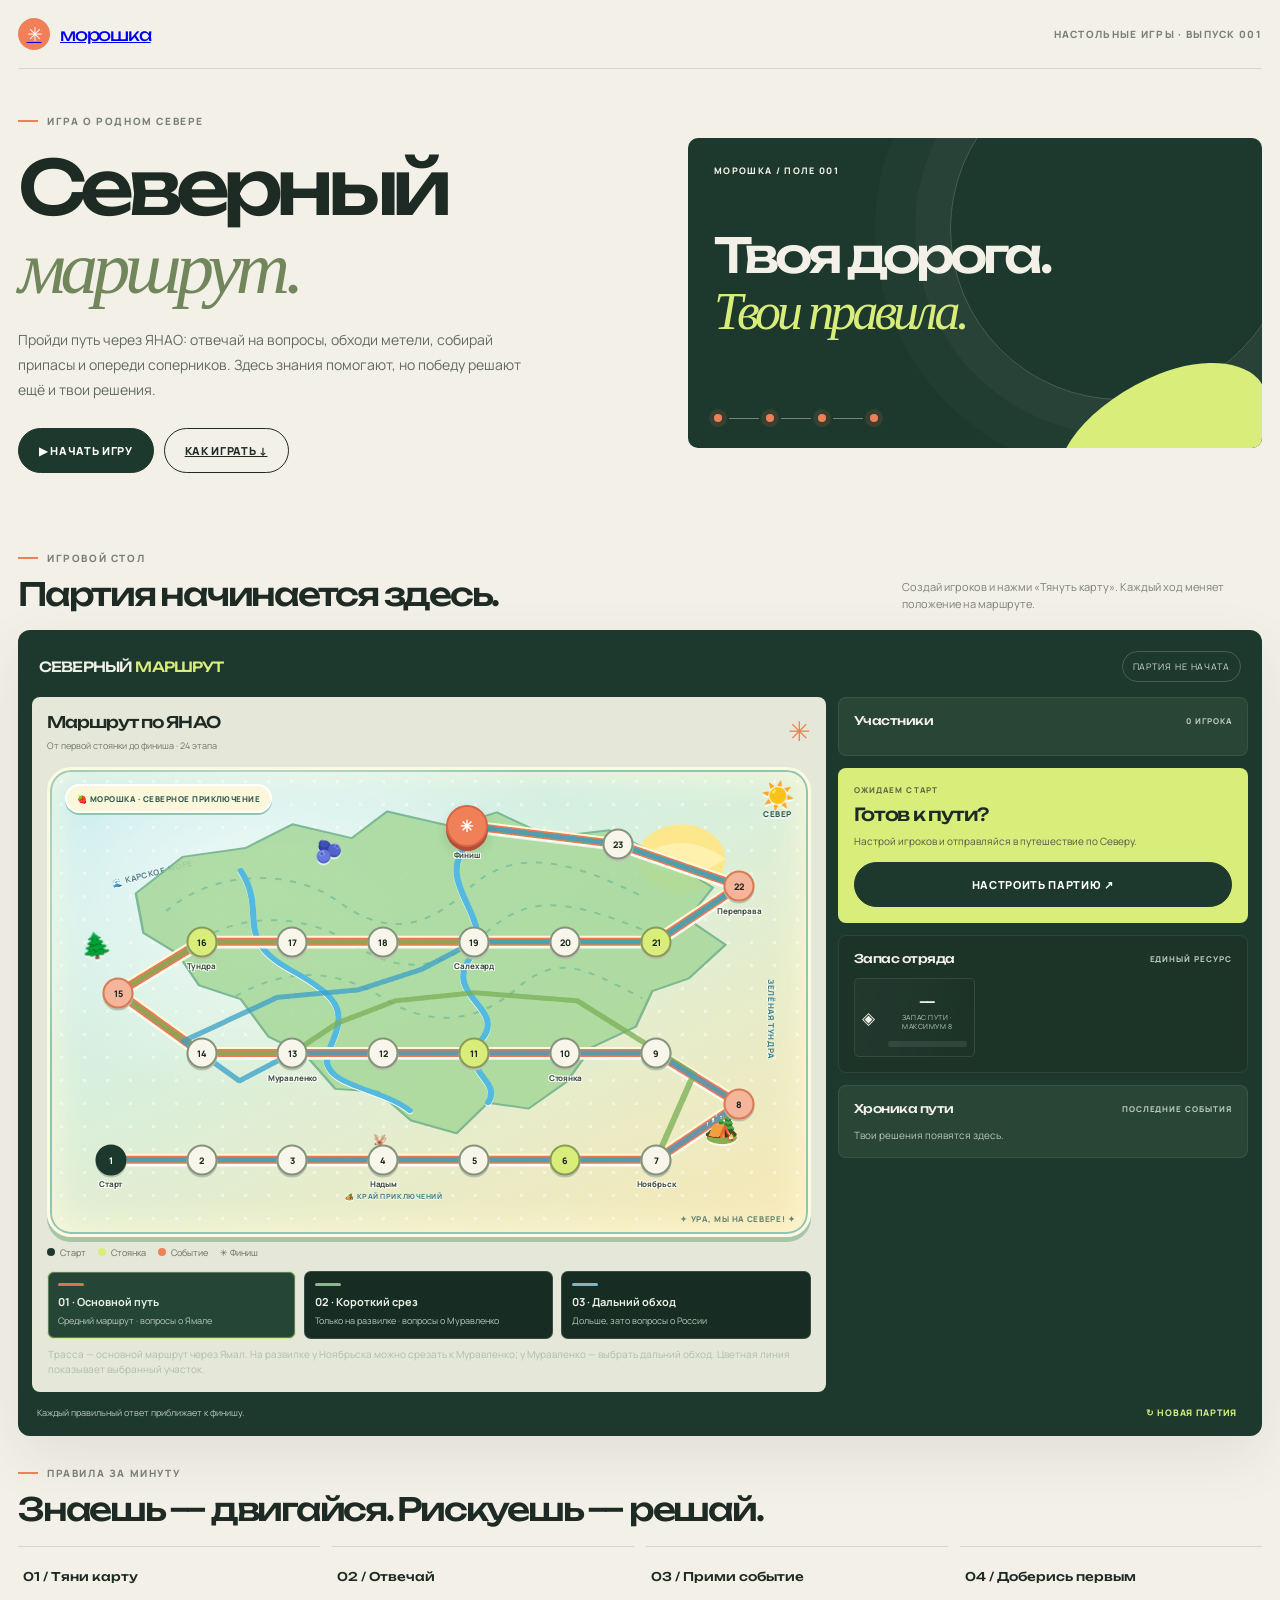
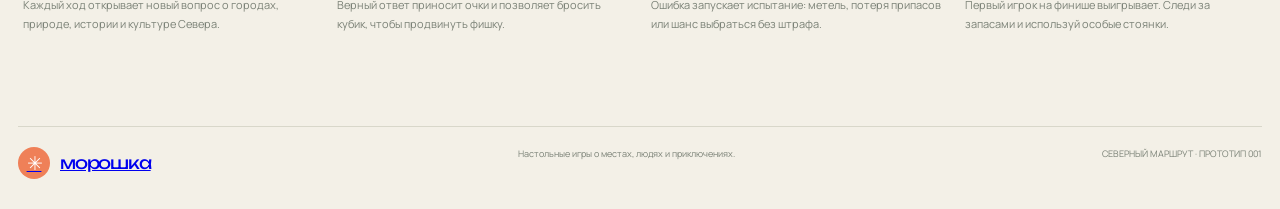
==== index.html @ 4daf7963 "Make the family game map colorful and playful" ====
<!doctype html>
<html lang="ru">
<head>
<meta charset="utf-8"><meta name="viewport" content="width=device-width,initial-scale=1">
<meta name="theme-color" content="#182c25">
<title>Морошка — Северный маршрут</title>
<link rel="preconnect" href="https://fonts.googleapis.com"><link rel="preconnect" href="https://fonts.gstatic.com" crossorigin>
<link href="https://fonts.googleapis.com/css2?family=Manrope:wght@400;500;600;700;800&family=Unbounded:wght@400;500;600;700&display=swap" rel="stylesheet">
<style>
:root{--bg:#f3f0e7;--ink:#1d2b24;--forest:#1d382c;--forest2:#294b3a;--lime:#d9ed7a;--orange:#ef8058;--muted:#7a8176;--line:#d8d7ca;--card:#fffdf6;--blue:#c9ddd6}*{box-sizing:border-box}html{scroll-behavior:smooth}body{margin:0;background:var(--bg);color:var(--ink);font-family:Manrope,sans-serif}button,input{font:inherit}button{cursor:pointer}button:focus-visible,input:focus-visible{outline:3px solid var(--orange);outline-offset:3px}.hidden{display:none!important}.wrap{width:min(1320px,calc(100% - 36px));margin:auto}.top{display:flex;align-items:center;justify-content:space-between;padding:18px 0;border-bottom:1px solid var(--line)}.brand{display:flex;align-items:center;gap:10px;font-family:Unbounded,sans-serif;font-size:17px;letter-spacing:-.07em}.berry{width:32px;height:32px;display:grid;place-items:center;border-radius:50%;background:var(--orange);color:white;font-size:19px}.top-right{font-size:10px;text-transform:uppercase;letter-spacing:.13em;color:var(--muted);font-weight:800}.hero{display:grid;grid-template-columns:1fr .9fr;gap:32px;align-items:center;padding:45px 0 48px}.kicker{font-size:10px;font-weight:800;letter-spacing:.16em;text-transform:uppercase;color:var(--muted);display:flex;gap:9px;align-items:center}.kicker:before{content:"";width:20px;height:2px;background:var(--orange)}h1,h2,h3,p{margin-top:0}h1{font:500 clamp(40px,6vw,75px)/1.04 Unbounded,sans-serif;letter-spacing:-.09em;margin:20px 0}h1 em,.serif{font-family:Georgia,serif;color:#71875b;font-weight:400;letter-spacing:-.07em}.intro{max-width:520px;font-size:14px;line-height:1.8;color:#626b60}.btn{border:1px solid var(--ink);border-radius:999px;padding:14px 20px;background:transparent;color:var(--ink);font-size:11px;font-weight:800;letter-spacing:.06em;text-transform:uppercase;transition:.2s}.btn:hover{transform:translateY(-2px)}.btn.primary{background:var(--forest);color:white;border-color:var(--forest)}.btn.lime{background:var(--lime);border-color:var(--lime)}.btn:disabled{opacity:.35;cursor:not-allowed;transform:none}.hero-actions{display:flex;gap:10px;flex-wrap:wrap;margin-top:25px}.hero-visual{min-height:310px;border-radius:10px;background:var(--forest);color:var(--bg);position:relative;overflow:hidden;padding:26px;display:flex;flex-direction:column;justify-content:space-between}.hero-visual:before{content:"";position:absolute;width:340px;height:340px;border:1px solid #ffffff30;border-radius:50%;right:-30px;top:-80px;box-shadow:0 0 0 35px #ffffff08,0 0 0 75px #ffffff05}.hero-visual:after{content:"";position:absolute;width:230px;height:130px;background:var(--lime);border-radius:60% 40% 0 0;bottom:-60px;right:-15px;transform:rotate(-22deg)}.hero-visual .tiny{position:relative;z-index:1;font-size:9px;letter-spacing:.15em;font-weight:800}.hero-visual strong{position:relative;z-index:1;font:500 clamp(28px,4vw,48px)/1.08 Unbounded,sans-serif;letter-spacing:-.08em}.hero-visual strong em{font:italic 1.08em Georgia,serif;color:var(--lime)}.route-mini{position:relative;z-index:1;display:flex;gap:7px;align-items:center;margin-top:20px}.route-mini span{height:8px;width:8px;border-radius:50%;background:var(--orange);box-shadow:0 0 0 5px #ef805820}.route-mini i{height:1px;width:30px;background:#ffffff60}.section-title{display:flex;justify-content:space-between;gap:20px;align-items:end;margin:30px 0 17px}.section-title h2{font:500 clamp(22px,3vw,32px)/1.2 Unbounded,sans-serif;letter-spacing:-.07em;margin:10px 0 0}.section-title p{max-width:360px;font-size:11px;line-height:1.6;color:var(--muted);margin:0}.game-shell{background:var(--forest);border-radius:12px;padding:14px;color:var(--bg);box-shadow:0 20px 60px #17291f15}.game-topline{display:flex;justify-content:space-between;gap:12px;align-items:center;padding:7px 7px 15px}.game-name{font:500 14px Unbounded,sans-serif;letter-spacing:-.06em}.game-name span{color:var(--lime)}.round-pill{font-size:9px;letter-spacing:.1em;text-transform:uppercase;border:1px solid #ffffff30;border-radius:99px;padding:8px 10px;color:#d2d9cf}.game-layout{display:grid;grid-template-columns:minmax(0,1.45fr) minmax(290px,.75fr);gap:12px}.board{background:#e5e7d8;border-radius:8px;padding:15px;position:relative;overflow:hidden;color:var(--ink);min-height:550px}.board-head{display:flex;justify-content:space-between;align-items:start;gap:10px;position:relative;z-index:1}.board-head h3{font:500 16px Unbounded,sans-serif;letter-spacing:-.06em;margin:0}.board-head p{font-size:9px;color:#6f786c;margin:7px 0 0}.north-star{font-size:27px;color:var(--orange)}.route-board{position:relative;min-height:470px;margin-top:15px;background:linear-gradient(155deg,#bce9ed 0%,#d7f0df 39%,#f8e8b4 100%);border:3px solid #fff9df;border-radius:24px;overflow:hidden;isolation:isolate;box-shadow:0 5px 0 #a6c6a8,inset 0 0 0 2px #8ec5b6,inset 0 0 40px #fff9d8}.route-board:before{content:"";position:absolute;inset:0;background:radial-gradient(ellipse at 28% 26%,#ffffffb8 0,transparent 42%),radial-gradient(#ffffff70 1.5px,transparent 1.5px);background-size:auto,23px 23px;pointer-events:none}.route-board:after{content:"✦ УРА, МЫ НА СЕВЕРЕ! ✦";position:absolute;right:12px;bottom:10px;z-index:2;color:#315b50b8;font:800 8px Manrope,sans-serif;letter-spacing:.08em;pointer-events:none}.map-stamp{position:absolute;top:14px;left:15px;z-index:2;color:#315c52;background:#fff8d9e8;border:2px solid #fff;border-radius:99px;padding:7px 10px;font:800 8px Manrope,sans-serif;letter-spacing:.06em;box-shadow:0 2px 0 #93c4b0}.map-compass{position:absolute;right:13px;top:11px;z-index:2;font-size:27px;color:#f08b5d;text-align:center;line-height:1;text-shadow:0 2px #fff}.map-compass small{display:block;font:800 8px Manrope,sans-serif;letter-spacing:.08em;color:#315c52}.map-region{position:absolute;z-index:1;font:800 8px Manrope,sans-serif;letter-spacing:.08em;color:#397d86;opacity:.95;pointer-events:none;text-shadow:0 1px #ffffff}.region-west{top:21%;left:8%;transform:rotate(-15deg);color:#567e89}.region-east{top:44%;right:4%;writing-mode:vertical-rl}.region-south{bottom:7%;left:39%;font-size:7px}.map-contour{fill:none;stroke:#6db89a;stroke-width:2;opacity:.65;stroke-dasharray:5 7}.map-sticker{position:absolute;z-index:2;pointer-events:none;filter:drop-shadow(0 2px 0 #ffffffaa);font-size:25px;line-height:1}.sticker-tree{left:4%;top:35%;transform:rotate(-9deg)}.sticker-berry{left:35%;top:15%;font-size:22px}.sticker-tent{right:9%;bottom:20%;font-size:28px}.sticker-reindeer{left:42%;bottom:16%;font-size:26px}.sticker-cloud{left:53%;top:7%;font-size:25px;opacity:.85}.region-east{top:45%;right:4%;writing-mode:vertical-rl}.region-south{bottom:7%;left:39%;font-size:7px}.route-svg{position:absolute;inset:0;width:100%;height:100%;pointer-events:none;z-index:1}.siberia-shape{fill:#a8d99b;stroke:#70b18a;stroke-width:2;opacity:.88;stroke-linejoin:round}.map-river{fill:none;stroke:#54b9df;stroke-width:5;opacity:1;stroke-linecap:round;stroke-linejoin:round;filter:drop-shadow(0 1px #fff)}.route-line{fill:none;stroke:#8fae83;stroke-width:5;stroke-linecap:round;stroke-linejoin:round;opacity:.75;stroke-dasharray:2 1;transition:opacity .25s,stroke-width .25s}.route-line-base{fill:none;stroke:#fff8d9;stroke-width:12;stroke-linecap:round;stroke-linejoin:round;opacity:1}.route-line.active{stroke-width:8;opacity:1;filter:drop-shadow(0 3px 0 #ffffffaa)}.route-line.route-trassa{stroke:#f07854}.route-line.route-zimnik{stroke:#7aaf56}.route-line.route-reka{stroke:#399fc7}.node{position:absolute;transform:translate(-50%,-50%);width:30px;height:30px;border-radius:42% 58% 50% 50%;border:3px solid #fff;background:#fff8d9;display:grid;place-items:center;font-size:10px;font-weight:900;z-index:3;box-shadow:0 3px 0 #6da17d,0 5px 10px #243c2b18;transition:left .3s,top .3s}.node.special{background:#ffe783;border-color:#fff}.node.event{background:#ffb59c;border-color:#fff}.node.start{background:#3d9b70;color:white;border-color:#fff}.node.finish{width:42px;height:42px;background:#f07854;color:#fff;border-color:#fff;font-size:17px;box-shadow:0 4px 0 #b34e3c,0 6px 12px #243c2b25}.node.visited{background:#c3d7bd}.node-label{position:absolute;transform:translate(-50%,0);z-index:3;font-size:9px;font-weight:900;white-space:nowrap;color:#284e42;text-align:center;text-shadow:-1px -1px #fff,1px -1px #fff,-1px 1px #fff,1px 1px #fff;letter-spacing:-.02em}.player-pawns{position:absolute;z-index:4;display:flex;gap:2px;top:-5px;left:50%;transform:translateX(-50%)}.pawn{width:12px;height:12px;border:2px solid #fff;border-radius:50%;box-shadow:0 1px 3px #1d382c55}.map-legend{display:flex;gap:12px;flex-wrap:wrap;font-size:9px;color:#667062;margin-top:9px}.map-legend span{display:flex;align-items:center;gap:5px}.dot{width:8px;height:8px;border-radius:50%;display:inline-block;background:var(--lime)}.dot.orange{background:var(--orange)}.dot.green{background:var(--forest)}.route-choices{display:grid;grid-template-columns:repeat(3,minmax(0,1fr));gap:8px;margin-top:12px}.route-choice{appearance:none;text-align:left;min-width:0;border:1px solid #ffffff25;background:#172c23;border-radius:7px;color:#e9eee4;padding:11px 10px;cursor:pointer;transition:transform .18s,border-color .18s,background .18s}.route-choice:hover{transform:translateY(-2px)}.route-choice.selected{background:#254637;border-color:#d8e89b;box-shadow:inset 0 0 0 1px #d8e89b55}.route-choice b{display:block;font-size:11px;margin-bottom:5px}.route-choice small{display:block;font-size:9px;line-height:1.45;color:#b9c9b8}.route-choice .route-mark{display:block;width:26px;height:3px;border-radius:3px;margin-bottom:8px}.route-choice[data-route="trassa"] .route-mark{background:#d87550}.route-choice[data-route="zimnik"] .route-mark{background:#8fb58d}.route-choice[data-route="reka"] .route-mark{background:#7db5ca}.route-tip{font-size:10px;color:#aebfad;margin:8px 1px 0;line-height:1.5}.resources{display:block}.resource{display:flex;align-items:center;gap:13px;padding:13px;border:1px solid #ffffff19;border-radius:7px;text-align:left;background:linear-gradient(100deg,#ffffff08,transparent)}.resource .ico{font-size:24px}.resource b{display:block;font:500 22px Unbounded,sans-serif}.resource small{display:block;font-size:8px;color:#b9c8b9;text-transform:uppercase;letter-spacing:.12em;margin-top:3px}.supply-meter{height:6px;background:#ffffff16;border-radius:8px;overflow:hidden;margin-top:10px}.supply-meter span{display:block;height:100%;width:50%;background:#d9ed7a;border-radius:8px;transition:width .25s}.side .panel:has(.resources){background:#1c3328}.node{position:absolute;transform:translate(-50%,-50%);width:31px;height:31px;border-radius:50%;border:2px solid #84947b;background:#f8f6eb;display:grid;place-items:center;font-size:9px;font-weight:800;z-index:2;box-shadow:0 2px 0 #b9c2ae}.node.special{background:var(--lime);border-color:#899b54}.node.event{background:#f4b59a;border-color:#d97a55}.node.start{background:var(--forest);color:white;border-color:var(--forest)}.node.finish{width:42px;height:42px;background:var(--orange);color:#fff;border-color:#d66543;font-size:16px}.node.visited{background:#c3d7bd}.node-label{position:absolute;transform:translate(-50%,0);z-index:2;font-size:8px;font-weight:800;white-space:nowrap;color:#445442;text-align:center}.player-pawns{position:absolute;z-index:4;display:flex;gap:2px;top:-5px;left:50%;transform:translateX(-50%)}.pawn{width:12px;height:12px;border:2px solid #fff;border-radius:50%;box-shadow:0 1px 3px #1d382c55}.map-legend{display:flex;gap:12px;flex-wrap:wrap;font-size:9px;color:#667062;margin-top:9px}.map-legend span{display:flex;align-items:center;gap:5px}.dot{width:8px;height:8px;border-radius:50%;display:inline-block;background:var(--lime)}.dot.orange{background:var(--orange)}.dot.green{background:var(--forest)}.side{display:flex;flex-direction:column;gap:12px}.panel{background:#284536;border:1px solid #ffffff14;border-radius:8px;padding:15px}.panel-head{display:flex;align-items:center;justify-content:space-between;gap:8px;margin-bottom:12px}.panel-head h3{font:500 12px Unbounded,sans-serif;margin:0;letter-spacing:-.04em}.label{font-size:8px;color:#b9c8b9;text-transform:uppercase;letter-spacing:.12em;font-weight:800}.players-list{display:grid;gap:7px}.player-row{display:flex;align-items:center;gap:9px;padding:9px;border-radius:5px;background:#ffffff08;border:1px solid #ffffff10}.player-row.active{background:#d9ed7a17;border-color:var(--lime)}.player-avatar{width:26px;height:26px;border-radius:50%;display:grid;place-items:center;font-size:10px;font-weight:800;color:var(--forest);flex-shrink:0}.player-details{flex:1;min-width:0}.player-details b{display:block;font-size:10px}.player-details small{font-size:8px;color:#b9c8b9}.player-score{text-align:right;font:500 13px Unbounded,sans-serif;color:var(--lime)}.player-score small{display:block;font:700 7px Manrope,sans-serif;color:#b9c8b9;letter-spacing:.1em}.turn-box{background:var(--lime);color:var(--ink);border-radius:8px;padding:16px}.turn-label{font-size:8px;letter-spacing:.14em;text-transform:uppercase;font-weight:800;opacity:.65}.turn-box h3{font:500 18px Unbounded,sans-serif;letter-spacing:-.07em;margin:8px 0}.turn-box p{font-size:10px;line-height:1.6;margin:0 0 13px;color:#4f5b42}.turn-box .btn{width:100%;background:var(--forest);border-color:var(--forest);color:#fff}.turn-box .btn:disabled{opacity:.4}.resources{display:grid;grid-template-columns:repeat(3,1fr);gap:7px}.resource{padding:9px 7px;border:1px solid #ffffff19;border-radius:5px;text-align:center}.resource .ico{font-size:17px}.resource b{display:block;font:500 14px Unbounded,sans-serif;margin-top:5px}.resource small{display:block;font-size:7px;color:#b9c8b9;text-transform:uppercase;letter-spacing:.08em;margin-top:3px}.log{max-height:115px;overflow:auto;display:flex;flex-direction:column;gap:7px}.log-entry{display:flex;gap:8px;font-size:9px;line-height:1.5;color:#d5ddd2}.log-entry:before{content:"↳";color:var(--lime);font-weight:800}.log-entry:first-child{color:white}.log-empty{font-size:10px;color:#b9c8b9}.game-bottom{display:flex;justify-content:space-between;align-items:center;gap:12px;padding:13px 5px 2px;font-size:9px;color:#bdc9bd}.game-bottom button{background:none;border:0;color:#d9ed7a;font-size:9px;font-weight:800;text-transform:uppercase;letter-spacing:.08em}.how-grid{display:grid;grid-template-columns:repeat(4,1fr);gap:12px;margin:18px 0 75px}.how-card{border-top:1px solid var(--line);padding:17px 5px}.how-card b{font:500 12px Unbounded,sans-serif}.how-card p{font-size:11px;line-height:1.7;color:var(--muted);margin:10px 0 0}.footer{padding:20px 0 30px;border-top:1px solid var(--line);display:flex;justify-content:space-between;gap:12px;color:var(--muted);font-size:9px}.modal-backdrop{position:fixed;inset:0;z-index:20;background:#13241ed9;display:grid;place-items:center;padding:18px;backdrop-filter:blur(8px)}.modal{width:min(500px,100%);background:var(--bg);color:var(--ink);border-radius:10px;padding:clamp(22px,5vw,36px);box-shadow:0 25px 80px #0004;max-height:90vh;overflow:auto}.modal h2{font:500 clamp(25px,5vw,36px)/1.15 Unbounded,sans-serif;letter-spacing:-.08em;margin:14px 0}.modal p{font-size:12px;line-height:1.7;color:var(--muted)}.field-label{display:block;font-size:9px;font-weight:800;letter-spacing:.1em;text-transform:uppercase;margin:17px 0 8px}.count-options{display:flex;gap:8px}.count-btn{flex:1;border:1px solid var(--line);background:transparent;border-radius:6px;padding:12px;font-weight:800}.count-btn.selected{background:var(--forest);border-color:var(--forest);color:white}.names{display:grid;gap:8px}.names input{width:100%;border:1px solid var(--line);background:#fffdf6;padding:12px;border-radius:5px;font-size:12px}.modal-actions{display:flex;gap:8px;margin-top:22px}.modal-actions .btn{flex:1}.question-modal{width:min(560px,100%)}.card-top{display:flex;justify-content:space-between;align-items:center;gap:12px}.category{font-size:9px;font-weight:800;letter-spacing:.13em;text-transform:uppercase;color:#6b8053}.card-number{font-size:9px;color:var(--muted)}.question-modal h2{font-size:clamp(22px,4.5vw,32px);margin:22px 0}.answers{display:grid;gap:9px}.answer{width:100%;display:flex;align-items:center;gap:12px;text-align:left;border:1px solid var(--line);border-radius:6px;padding:13px;background:#fffdf6;font-size:12px;transition:.15s}.answer .letter{width:25px;height:25px;border-radius:50%;display:grid;place-items:center;background:#e8e9dc;font-size:10px;font-weight:800;flex-shrink:0}.answer:hover:not(:disabled){border-color:#6b8053;transform:translateX(2px)}.answer.correct{background:#e1edc9;border-color:#76914c}.answer.wrong{background:#f8d8ca;border-color:#e07d57}.answer:disabled{cursor:default}.feedback{border-radius:6px;padding:13px;margin-top:13px;font-size:11px;line-height:1.7;background:#e8e9dc}.feedback strong{display:block;font-size:12px;margin-bottom:3px}.feedback.good{background:#e1edc9}.feedback.bad{background:#f8d8ca}.feedback .event-title{font:500 13px Unbounded,sans-serif;margin-bottom:5px}.modal-full-btn{width:100%;margin-top:13px}.end-score{display:grid;gap:8px;margin:20px 0}.end-row{display:flex;align-items:center;justify-content:space-between;padding:12px;border:1px solid var(--line);border-radius:5px;font-size:12px}.end-row strong{font:500 14px Unbounded,sans-serif}.toast{position:fixed;bottom:18px;left:50%;transform:translate(-50%,20px);opacity:0;pointer-events:none;z-index:50;background:var(--lime);padding:12px 18px;border-radius:99px;font-size:11px;font-weight:800;transition:.2s}.toast.show{opacity:1;transform:translate(-50%,0)}
@media(max-width:900px){.hero{grid-template-columns:1fr .8fr;gap:20px}.game-layout{grid-template-columns:1fr}.board{min-height:510px}.route-board{min-height:450px}.side{display:grid;grid-template-columns:1fr 1fr}.side .turn-box{grid-row:span 2}.side .panel:last-child{grid-column:1/-1}.how-grid{grid-template-columns:repeat(2,1fr)}}@media(max-width:560px){.route-board{min-height:350px}.route-choices{gap:5px}.route-choice{padding:9px 7px}.route-choice b{font-size:10px}.route-choice small{font-size:8px}.map-stamp{font-size:6px;letter-spacing:.08em}.node{width:25px;height:25px}.node-label{font-size:7px}.side{display:flex}.side .turn-box{grid-row:auto}.side .panel:last-child{grid-column:auto}}@media(max-width:600px){.wrap{width:calc(100% - 22px)}.top{padding:13px 0}.top-right{font-size:8px}.hero{grid-template-columns:1fr;padding:34px 0 22px}.hero-visual{min-height:240px}.hero-visual strong{font-size:32px}.intro{font-size:12px}.section-title{display:block;margin-top:30px}.section-title p{margin-top:10px}.game-shell{padding:7px;border-radius:9px}.game-topline{padding:8px 5px 12px}.game-name{font-size:11px}.round-pill{font-size:7px;padding:7px}.board{padding:10px;min-height:420px}.route-board{min-height:340px}.node{width:26px;height:26px;font-size:8px}.node.finish{width:35px;height:35px}.node-label{font-size:7px}.side{grid-template-columns:1fr;gap:8px}.side .turn-box{grid-row:auto}.side .panel:last-child{grid-column:auto}.panel{padding:12px}.players-list{grid-template-columns:1fr 1fr}.player-row{padding:7px}.player-score{font-size:11px}.turn-box{padding:13px}.turn-box h3{font-size:16px}.resources{gap:5px}.game-bottom{font-size:8px}.how-grid{gap:10px;margin-bottom:45px}.how-card p{font-size:10px}.footer{flex-wrap:wrap}.footer span:last-child{width:100%}}@media(prefers-reduced-motion:reduce){*,*:before,*:after{animation:none!important;transition:none!important;scroll-behavior:auto!important}}
</style></head>
<body>
<header class="wrap top"><a class="brand" href="#top"><span class="berry">✳</span>морошка</a><div class="top-right">Настольные игры · Выпуск 001</div></header>
<main id="top">
<section class="wrap hero"><div><div class="kicker">Игра о родном Севере</div><h1>Северный<br><em>маршрут.</em></h1><p class="intro">Пройди путь через ЯНАО: отвечай на вопросы, обходи метели, собирай припасы и опереди соперников. Здесь знания помогают, но победу решают ещё и твои решения.</p><div class="hero-actions"><button class="btn primary" id="heroPlay">▶ Начать игру</button><a class="btn" href="#rules">Как играть ↓</a></div></div><div class="hero-visual"><div class="tiny">МОРОШКА / ПОЛЕ 001</div><strong>Твоя дорога.<br><em>Твои правила.</em></strong><div class="route-mini"><span></span><i></i><span></span><i></i><span></span><i></i><span></span></div></div></section>
<section class="wrap" id="play"><div class="section-title"><div><div class="kicker">Игровой стол</div><h2>Партия начинается здесь.</h2></div><p>Создай игроков и нажми «Тянуть карту». Каждый ход меняет положение на маршруте.</p></div>
<div class="game-shell"><div class="game-topline"><div class="game-name">СЕВЕРНЫЙ <span>МАРШРУТ</span></div><div class="round-pill" id="roundPill">ПАРТИЯ НЕ НАЧАТА</div></div><div class="game-layout"><div class="board"><div class="board-head"><div><h3>Маршрут по ЯНАО</h3><p>От первой стоянки до финиша · 24 этапа</p></div><div class="north-star">✳</div></div><div class="route-board" id="routeBoard"><div class="map-stamp">🍓 МОРОШКА · СЕВЕРНОЕ ПРИКЛЮЧЕНИЕ</div><div class="map-compass">☀️<small>СЕВЕР</small></div><div class="map-region region-west">🌊 КАРСКОЕ МОРЕ</div><div class="map-region region-east">ЗЕЛЁНАЯ ТУНДРА</div><div class="map-region region-south">🏕️ КРАЙ ПРИКЛЮЧЕНИЙ</div><div class="map-sticker sticker-tree">🌲</div><div class="map-sticker sticker-berry">🫐</div><div class="map-sticker sticker-tent">🏕️</div><div class="map-sticker sticker-reindeer">🦌</div><div class="map-sticker sticker-cloud">☁️</div><svg class="route-svg" id="routeSvg" viewBox="0 0 600 470" preserveAspectRatio="none"><defs><pattern id="mapGrid" width="34" height="34" patternUnits="userSpaceOnUse"><path d="M34 0H0V34" fill="none" stroke="#829b7d" stroke-width=".5" opacity=".22"/></pattern></defs><circle cx="500" cy="90" r="35" fill="#ffe78a" opacity=".95"/><path d="M465 90 Q500 58 535 90 Q500 122 465 90Z" fill="#fff5bc" opacity=".7"/><path class="siberia-shape" d="M68 125 L105 88 L155 79 L192 55 L239 69 L267 42 L318 57 L354 43 L396 68 L443 61 L489 91 L525 119 L505 151 L535 177 L506 211 L477 224 L464 260 L429 281 L409 316 L379 343 L347 337 L322 368 L286 355 L260 326 L226 323 L202 288 L173 270 L151 232 L118 218 L101 186 L74 165 Z"/><path class="map-contour" d="M92 143 C132 99 194 101 228 133 S294 166 331 121 S414 92 472 130"/><path class="map-contour" d="M110 179 C153 140 205 147 241 177 S310 205 348 162 S423 137 493 174"/><path class="map-contour" d="M147 229 C191 197 231 204 264 231 S335 260 369 222 S425 202 469 231"/><path class="map-river" d="M151 102 C173 145 144 170 190 202 S233 248 221 284 S262 321 285 345"/><path class="map-river" d="M330 76 C303 117 355 151 333 190 S362 241 342 273 S359 314 347 337"/><path id="basePath" class="route-line-base" d=""/><path id="trassaPath" class="route-line route-trassa" d=""/><path id="zimnikPath" class="route-line route-zimnik" d=""/><path id="rekaPath" class="route-line route-reka" d=""/></svg><div id="nodes"></div></div><div class="map-legend"><span><i class="dot green"></i> Старт</span><span><i class="dot"></i> Стоянка</span><span><i class="dot orange"></i> Событие</span><span>✳ Финиш</span></div><div class="route-choices" id="routeChoices"><button class="route-choice selected" data-route="trassa"><span class="route-mark"></span><b>01 · Основной путь</b><small>Средний маршрут · вопросы о Ямале</small></button><button class="route-choice" data-route="zimnik"><span class="route-mark"></span><b>02 · Короткий срез</b><small>Только на развилке · вопросы о Муравленко</small></button><button class="route-choice" data-route="reka"><span class="route-mark"></span><b>03 · Дальний обход</b><small>Дольше, зато вопросы о России</small></button></div><p class="route-tip">Трасса — основной маршрут через Ямал. На развилке у Ноябрьска можно срезать к Муравленко; у Муравленко — выбрать дальний обход. Цветная линия показывает выбранный участок.</p></div>
<aside class="side"><div class="panel"><div class="panel-head"><h3>Участники</h3><span class="label" id="playerCountLabel">0 игроков</span></div><div class="players-list" id="playersList"><div class="log-empty">Создай партию, чтобы добавить игроков.</div></div></div><div class="turn-box"><div class="turn-label" id="turnLabel">Ожидаем старт</div><h3 id="turnTitle">Готов к пути?</h3><p id="turnDescription">Настрой игроков и отправляйся в путешествие по Северу.</p><button class="btn" id="drawBtn">Настроить партию ↗</button></div><div class="panel"><div class="panel-head"><h3>Запас отряда</h3><span class="label">Единый ресурс</span></div><div class="resources"><div class="resource"><div class="ico">◈</div><div style="flex:1"><b id="supplyValue">—</b><small>Запас пути · максимум 8</small><div class="supply-meter"><span id="supplyMeter"></span></div></div></div></div></div><div class="panel"><div class="panel-head"><h3>Хроника пути</h3><span class="label">Последние события</span></div><div class="log" id="log"><div class="log-empty">Твои решения появятся здесь.</div></div></div></aside></div><div class="game-bottom"><span id="gameHint">Каждый правильный ответ приближает к финишу.</span><button id="restartLink">↻ Новая партия</button></div></div></section>
<section class="wrap" id="rules"><div class="section-title"><div><div class="kicker">Правила за минуту</div><h2>Знаешь — двигайся. Рискуешь — решай.</h2></div></div><div class="how-grid"><article class="how-card"><b>01 / Тяни карту</b><p>Каждый ход открывает новый вопрос о городах, природе, истории и культуре Севера.</p></article><article class="how-card"><b>02 / Отвечай</b><p>Верный ответ приносит очки и позволяет бросить кубик, чтобы продвинуть фишку.</p></article><article class="how-card"><b>03 / Прими событие</b><p>Ошибка запускает испытание: метель, потеря припасов или шанс выбраться без штрафа.</p></article><article class="how-card"><b>04 / Доберись первым</b><p>Первый игрок на финише выигрывает. Следи за запасами и используй особые стоянки.</p></article></div></section>
</main><footer class="wrap footer"><a class="brand" href="#top"><span class="berry">✳</span>морошка</a><span>Настольные игры о местах, людях и приключениях.</span><span>СЕВЕРНЫЙ МАРШРУТ · ПРОТОТИП 001</span></footer>
<div class="modal-backdrop hidden" id="setupModal"><div class="modal"><div class="kicker">Подготовка к путешествию</div><h2>Кто отправляется на Север?</h2><p>Выбери количество игроков и придумай имена. Каждый получит свою фишку и будет ходить по очереди на одном экране.</p><span class="field-label">Количество игроков</span><div class="count-options"><button class="count-btn selected" data-count="2">2 игрока</button><button class="count-btn" data-count="3">3 игрока</button><button class="count-btn" data-count="4">4 игрока</button></div><span class="field-label">Имена участников</span><div class="names" id="nameFields"></div><div class="modal-actions"><button class="btn" id="cancelSetup">Отмена</button><button class="btn primary" id="startGame">В путь ↗</button></div></div></div>
<div class="modal-backdrop hidden" id="questionModal"><div class="modal question-modal"><div class="card-top"><span class="category" id="qCategory">Северный маршрут</span><span class="card-number" id="qNumber">КАРТА 001</span></div><h2 id="qText">Вопрос появится здесь</h2><div class="answers" id="answerList"></div><div class="feedback hidden" id="feedback" aria-live="polite"></div><button class="btn primary modal-full-btn hidden" id="continueBtn">Продолжить ход ↗</button></div></div>
<div class="modal-backdrop hidden" id="eventModal"><div class="modal"><div class="card-top"><span class="category">Карта события</span><span class="card-number" id="eventTag">СОБЫТИЕ</span></div><h2 id="eventTitle">Северная метель</h2><p id="eventText"></p><div class="feedback" id="eventEffect"></div><button class="btn primary modal-full-btn" id="eventContinue">Принять последствия ↗</button></div></div>
<div class="modal-backdrop hidden" id="endModal"><div class="modal"><div class="kicker">Маршрут пройден</div><h2 id="endTitle">Победа!</h2><p id="endCopy">Итоги путешествия</p><div class="end-score" id="endScore"></div><button class="btn primary modal-full-btn" id="playAgain">Сыграть ещё раз ↻</button></div></div>
<div class="toast" id="toast"></div>
<script>
const questions=[
{cat:"География",q:"В каком автономном округе находится город Муравленко?",a:["В Ямало-Ненецком","В Ханты-Мансийском","В Ненецком"],c:0,why:"Муравленко находится в Ямало-Ненецком автономном округе."},
{cat:"Природа",q:"Как называется безлесная природная зона, характерная для севера ЯНАО?",a:["Саванна","Тундра","Степь"],c:1,why:"Тундра — природная зона с многолетней мерзлотой и низкой растительностью."},
{cat:"Народы Севера",q:"Какое животное традиционно играет важную роль в жизни кочевых ненцев?",a:["Северный олень","Верблюд","Бизон"],c:0,why:"Оленеводство — важная часть традиционного уклада многих ненецких общин."},
{cat:"География",q:"Какой город является административным центром ЯНАО?",a:["Ноябрьск","Муравленко","Салехард"],c:2,why:"Административный центр ЯНАО — город Салехард."},
{cat:"Экономика",q:"Какой ресурс особенно важен для экономики Ямало-Ненецкого округа?",a:["Природный газ","Кофе","Оливки"],c:0,why:"ЯНАО — один из ключевых российских регионов добычи природного газа."},
{cat:"Климат",q:"Что помогает почве оставаться промёрзшей на большой глубине в северных регионах?",a:["Муссоны","Многолетняя мерзлота","Песчаные бури"],c:1,why:"Многолетняя мерзлота — грунт, который сохраняет отрицательную температуру не менее двух лет."},
{cat:"География",q:"Какой из этих городов находится в ЯНАО?",a:["Муравленко","Томск","Омск"],c:0,why:"Муравленко — город в Ямало-Ненецком автономном округе."},
{cat:"Природа",q:"Какое явление можно увидеть зимой в северных широтах при подходящих условиях?",a:["Полярное сияние","Тропический циклон каждый день","Муссонный дождь"],c:0,why:"Полярное сияние возникает, когда заряженные частицы взаимодействуют с атмосферой."},
{cat:"История",q:"Как лучше всего проверять местную историческую дату перед публикацией на игровой карте?",a:["Угадать по памяти","Сверить с музеем или архивом","Выбрать случайный год"],c:1,why:"Для точных местных дат лучше использовать музейные, архивные и официальные источники."},
{cat:"Природа",q:"Что из перечисленного — ягода, название которой стало названием бренда?",a:["Морошка","Кедровый орех","Лиственница"],c:0,why:"Морошка — северная ягода янтарного цвета, растущая в том числе на болотистых территориях."},
{cat:"География",q:"Как называется крупная река Западной Сибири, впадающая в Карское море?",a:["Обь","Волга","Дон"],c:0,why:"Обь — одна из крупнейших рек Западной Сибири."},
{cat:"Культура",q:"Что такое чум в традиционной культуре народов Севера?",a:["Традиционное переносное жилище","Рыболовная сеть","Зимняя обувь"],c:0,why:"Чум — переносное жилище конической формы, которое используют некоторые народы Севера."},
{cat:"География",q:"Какой океан омывает северное побережье Ямала?",a:["Индийский","Северный Ледовитый","Тихий"],c:1,why:"Ямал выходит к Карскому морю, относящемуся к Северному Ледовитому океану."},
{cat:"Природа",q:"Как называется сезонный период, когда солнце не поднимается над горизонтом?",a:["Полярная ночь","Белая ночь","Сухой сезон"],c:0,why:"Полярная ночь бывает за полярным кругом в зимнюю часть года."},
{cat:"География",q:"В какой части России расположен Ямало-Ненецкий автономный округ?",a:["На северо-западе европейской части","На севере Западной Сибири","На юге Дальнего Востока"],c:1,why:"ЯНАО расположен на севере Западной Сибири."},
{route:"short",cat:"Муравленко",q:"Почему появился город Муравленко?",a:["Благодаря освоению нефтяных месторождений","Благодаря крупному морскому порту","Благодаря добыче золота"],c:0,why:"Развитие Муравленко связано с освоением нефтяных месторождений."},
{route:"short",cat:"Муравленко",q:"В честь кого назван Муравленко?",a:["Полярного исследователя","Нефтяника Виктора Ивановича Муравленко","Первого космонавта"],c:1,why:"Город назван в честь Виктора Ивановича Муравленко."},
{route:"short",cat:"Муравленко",q:"В каком году Муравленко получил статус города?",a:["1984","1990","2001"],c:1,why:"Муравленко получил статус города в 1990 году."},
{route:"short",cat:"Муравленко",q:"Какой отраслью прежде всего известен Муравленко?",a:["Нефтедобычей","Судостроением","Выращиванием цитрусовых"],c:0,why:"Город развивался как один из центров нефтедобычи Ямала."},
{route:"russia",cat:"Россия",q:"Какой город является столицей России?",a:["Санкт-Петербург","Москва","Казань"],c:1,why:"Москва — столица Российской Федерации."},
{route:"russia",cat:"Россия",q:"Какой горный хребет традиционно считают границей между Европой и Азией?",a:["Уральские горы","Кавказ","Алтай"],c:0,why:"Уральские горы — традиционная географическая граница Европы и Азии."},
{route:"russia",cat:"Россия",q:"Как называется самое глубокое озеро в мире, расположенное в России?",a:["Ладожское","Байкал","Онежское"],c:1,why:"Озеро Байкал — самое глубокое озеро мира."}
];
const events=[
{title:"Северная метель",text:"Ветер замёл следы, и путь стал опасным.",effect:"Потеряй 1 запас пути. Если запаса нет — пропусти ход.",apply:p=>{if(state.resources.supply>0){state.resources.supply--;return "−1 запас пути."}p.stuck=true;return "Запас иссяк: пропусти следующий ход."}},
{title:"Тёплая стоянка",text:"На старой стоянке путешественники делятся припасами.",effect:"Восстанови 2 единицы запаса.",apply:p=>{state.resources.supply=Math.min(8,state.resources.supply+2);return "+2 к запасу пути."}},
{title:"Дорога переметена",text:"Короткий путь закрыло снегом. Придётся искать обход.",effect:"Отступи на одну клетку, но получи опыт.",apply:p=>{p.pos=Math.max(0,p.pos-1);p.score+=1;return "−1 шаг, +1 очко."}},
{title:"Попутчик знает дорогу",text:"Местный житель подсказал незаметный обход.",effect:"Продвинься на одну дополнительную клетку.",apply:p=>{p.pos=Math.min(23,p.pos+1);return "+1 шаг."}},
{title:"Сломались крепления",text:"На сложном участке нужно остановиться и починить снаряжение.",effect:"Потрать 1 запас пути или пропусти ход.",apply:p=>{if(state.resources.supply>0){state.resources.supply--;return "−1 запас пути."}p.stuck=true;return "Запаса нет: пропусти следующий ход."}},
{title:"Открытый горизонт",text:"Ты заметил следы, ведущие к безопасному переходу.",effect:"Награда за наблюдательность.",apply:p=>{p.score+=1;state.resources.supply=Math.min(8,state.resources.supply+1);return "+1 очко и +1 запас пути."}}
];
const coords=[[8,84],[20,84],[32,84],[44,84],[56,84],[68,84],[80,84],[91,72],[80,61],[68,61],[56,61],[44,61],[32,61],[20,61],[9,48],[20,37],[32,37],[44,37],[56,37],[68,37],[80,37],[91,25],[75,16],[55,12]];
const labels={0:"Старт",3:"Надым",6:"Ноябрьск",9:"Стоянка",12:"Муравленко",15:"Тундра",18:"Салехард",21:"Переправа",23:"Финиш"};
let state={started:false,players:[],turn:0,round:1,resources:{supply:6},route:"trassa",log:[],questionIndex:0,usedQuestions:[],pendingEnd:false,count:2};
const colors=["#ef8058","#d9ed7a","#a8d5cb","#d5b6ed"];
const $=id=>document.getElementById(id);
function show(id){$(id).classList.remove("hidden")}function hide(id){$(id).classList.add("hidden")}
function toast(msg){$("toast").textContent=msg;$("toast").classList.add("show");setTimeout(()=>$("toast").classList.remove("show"),2200)}
function addLog(msg){state.log.unshift(msg);state.log=state.log.slice(0,8);renderLog()}
function renderLog(){$("log").innerHTML=state.log.length?state.log.map(x=>'<div class="log-entry">'+escapeHTML(x)+'</div>').join(''):'<div class="log-empty">Твои решения появятся здесь.</div>'}
function escapeHTML(s){return String(s).replace(/[&<>"']/g,c=>({"&":"&amp;","<":"&lt;",">":"&gt;",'"':"&quot;","'":"&#39;"}[c]))}
function openSetup(){state.count=state.players.length||2;document.querySelectorAll(".count-btn").forEach(b=>b.classList.toggle("selected",+b.dataset.count===state.count));renderNameFields();show("setupModal")}
function renderNameFields(){let n=state.count;let old=[...document.querySelectorAll("#nameFields input")].map(i=>i.value);$("nameFields").innerHTML=Array.from({length:n},(_,i)=>'<input maxlength="18" aria-label="Имя игрока '+(i+1)+'" placeholder="Игрок '+(i+1)+'" value="'+escapeHTML(old[i]||state.players[i]?.name||"")+'">').join("")}
function startGame(){const names=[...document.querySelectorAll("#nameFields input")].map((i,n)=>i.value.trim()||"Игрок "+(n+1));state={started:true,players:names.map((name,i)=>({name,pos:0,score:0,color:colors[i],stuck:false})),turn:0,round:1,resources:{supply:6},route:state.route||"trassa",log:[],questionIndex:0,usedQuestions:[],pendingEnd:false,count:names.length};hide("setupModal");$("gameHint").textContent="Выбери дорогу, затем тяни карту. У каждого пути свой риск и темп.";addLog("Путешествие началось. Выбери дорогу и веди отряд через Север.");render();$("play").scrollIntoView({behavior:"smooth",block:"start"})}
const routeModes={trassa:{name:"Основной путь · Ямал",max:4,bonus:0},zimnik:{name:"Короткий срез · Муравленко",max:7,bonus:0},reka:{name:"Дальний обход · Россия",max:3,bonus:1}};function routeCoords(mode){return coords.map(([x,y],i)=>{if(mode==="zimnik"&&i>=7&&i<=11){const t=(i-6)/6;return [x-12*Math.sin(t*Math.PI),y-13*Math.sin(t*Math.PI)]}if(mode==="reka"&&i>=13&&i<=17){const t=(i-12)/6;return [x+10*Math.sin(t*Math.PI),y+12*Math.sin(t*Math.PI)]}return [x,y]})}function selectRoute(mode){if(!routeModes[mode])return;const p=state.started?state.players[state.turn]:null;const junctions=[6,12,18];if(mode!=="trassa"&&p&&!junctions.includes(p.pos)){state.route="trassa";document.querySelectorAll(".route-choice").forEach(b=>b.classList.toggle("selected",b.dataset.route==="trassa"));renderBoard();$("gameHint").textContent="Срезы открываются только на развилках (этапы 7, 13 и 19). Пока доступен основной путь через Ямал.";toast("Срез доступен только на развилке.");return;}state.route=mode;document.querySelectorAll(".route-choice").forEach(b=>b.classList.toggle("selected",b.dataset.route===mode));renderBoard();if(state.started){$("gameHint").textContent=mode==="trassa"?"Основной путь: вопросы о Ямале, умеренный темп.":mode==="zimnik"?"Короткий срез: вопрос о Муравленко, продвижение быстрее.":"Дальний обход: вопрос о России, продвижение медленнее и +1 очко."}}function renderBoard(){const nodes=$("nodes");nodes.innerHTML="";const pointsFor=mode=>routeCoords(mode).map(([x,y])=>[x/100*600,y/100*470]);for(const mode of Object.keys(routeModes)){const pts=pointsFor(mode),d=pts.map((p,i)=>(i?"L":"M")+p[0]+","+p[1]).join(" ");const path=$(mode+"Path");path.setAttribute("d",d);path.classList.toggle("active",mode===state.route)}const selected=pointsFor(state.route);$("basePath").setAttribute("d",selected.map((p,i)=>(i?"L":"M")+p[0]+","+p[1]).join(" "));const actualCoords=routeCoords(state.route);actualCoords.forEach(([x,y],i)=>{const n=document.createElement("div");n.className="node"+(i===0?" start":"")+(i===23?" finish":"")+(i%5===0&&i!==0&&i!==23?" special":"")+(i%7===0&&i!==0&&i!==23?" event":"")+(state.players.some(p=>p.pos===i)?" visited":"");n.style.left=x+"%";n.style.top=y+"%";n.textContent=i===23?"✳":i+1;const pawns=state.players.filter(p=>p.pos===i);if(pawns.length){const ps=document.createElement("span");ps.className="player-pawns";pawns.forEach(p=>{const dot=document.createElement("i");dot.className="pawn";dot.style.background=p.color;dot.title=p.name;ps.appendChild(dot)});n.appendChild(ps)}nodes.appendChild(n);if(labels[i]){const lab=document.createElement("div");lab.className="node-label";lab.textContent=labels[i];lab.style.left=x+"%";lab.style.top=(y+(i===23?5:4))+"%";nodes.appendChild(lab)}})}
function renderPlayers(){$("playersList").innerHTML=state.players.map((p,i)=>'<div class="player-row '+(i===state.turn?'active':'')+'"><span class="player-avatar" style="background:'+p.color+'">'+escapeHTML(p.name.slice(0,1).toUpperCase())+'</span><span class="player-details"><b>'+escapeHTML(p.name)+'</b><small>'+ (p.stuck?'Пропускает ход':'Этап '+(p.pos+1)+' из 24')+'</small></span><span class="player-score">'+p.score+'<small>ОЧКИ</small></span></div>').join("");$("playerCountLabel").textContent=state.players.length+" игрока"+(state.players.length===2?"":"")}
function render(){renderBoard();renderPlayers();renderLog();$("supplyValue").textContent=state.started?state.resources.supply:"—";$("supplyMeter").style.width=(state.started?Math.max(0,Math.min(8,state.resources.supply))/8*100:0)+"%";$("roundPill").textContent=state.started?"РАУНД "+state.round+" · ХОД "+(state.turn+1):"ПАРТИЯ НЕ НАЧАТА";if(!state.started){$("turnLabel").textContent="Ожидаем старт";$("turnTitle").textContent="Готов к пути?";$("turnDescription").textContent="Настрой игроков и отправляйся в путешествие по Северу.";$("drawBtn").textContent="Настроить партию ↗";return}const p=state.players[state.turn];$("turnLabel").textContent="Сейчас ходит · игрок "+(state.turn+1);$("turnTitle").textContent=p.name;$("turnDescription").textContent=p.stuck?"После события игрок пропустит ход. Нажми кнопку, чтобы передать ход дальше.":"Вытяни карту, ответь на вопрос и узнай, что случится дальше.";$("drawBtn").textContent=p.stuck?"Передать ход ↗":"Тянуть карту ↗";$("drawBtn").disabled=false}
function getQuestion(){const pool=questions.map((q,i)=>({q,i})).filter(({q})=>state.route==="zimnik"?q.route==="short":state.route==="reka"?q.route==="russia":!q.route||q.route==="yamal");let choices=pool.filter(({i})=>!state.usedQuestions.includes(i));if(!choices.length)choices=pool;if(!choices.length)choices=questions.map((q,i)=>({q,i}));const pick=choices[Math.floor(Math.random()*choices.length)];state.usedQuestions.push(pick.i);return pick.q}
function drawCard(){if(!state.started){openSetup();return}const p=state.players[state.turn];if(p.stuck){p.stuck=false;addLog(p.name+" пропускает ход после происшествия.");nextTurn();return}const q=getQuestion();state.pendingEnd=false;$("qCategory").textContent=q.cat;$("qNumber").textContent="КАРТА "+String(state.usedQuestions.length).padStart(3,"0");$("qText").textContent=q.q;$("answerList").innerHTML="";$("feedback").className="feedback hidden";$("continueBtn").classList.add("hidden");q.a.forEach((a,i)=>{const b=document.createElement("button");b.className="answer";b.innerHTML='<span class="letter">'+String.fromCharCode(1040+i)+'</span><span>'+escapeHTML(a)+'</span>';b.addEventListener("click",()=>answerQuestion(q,i,b));$("answerList").appendChild(b)});show("questionModal")}
function answerQuestion(q,idx,btn){const p=state.players[state.turn];const correct=idx===q.c;[...$("answerList").querySelectorAll("button")].forEach((b,i)=>{b.disabled=true;if(i===q.c)b.classList.add("correct");else if(i===idx)b.classList.add("wrong")});const f=$("feedback");f.className="feedback "+(correct?"good":"bad");if(correct){p.score+=2;const mode=routeModes[state.route]||routeModes.trassa;let roll=1+Math.floor(Math.random()*mode.max);if(state.route==="zimnik"){roll=Math.min(8,roll+2);state.resources.supply=Math.max(0,state.resources.supply-1)}const old=p.pos;p.pos=Math.min(23,p.pos+roll);if(mode.bonus)p.score+=mode.bonus;f.innerHTML="<strong>Верно! +2 очка</strong>"+escapeHTML(q.why)+"<br><br>🎲 Выпало: "+roll+". Путь «"+mode.name+"»: пройдено "+(p.pos-old)+" этап(а)."+(mode.bonus?" Дополнительно +1 очко за речной маршрут.":"")+(state.route==="zimnik"?" Расход запаса: −1.":"");addLog(p.name+" выбрал маршрут «"+mode.name+"», прошёл "+(p.pos-old)+" этап(а).");if(p.pos%5===0&&p.pos!==0){state.resources.supply=Math.min(8,state.resources.supply+1);f.innerHTML+="<br><br>На стоянке пополнен запас пути: +1."}if(p.pos>=23){state.pendingEnd=true;state.winner=p;}}
else{state.resources.supply=Math.max(0,state.resources.supply-1);f.innerHTML="<strong>Ответ неверный</strong>"+escapeHTML(q.why)+"<br><br>−1 запас пути. Открывается карта события.";addLog(p.name+" ошибся в вопросе. −1 запас пути.");}
$("continueBtn").classList.remove("hidden");$("continueBtn").textContent=correct?(state.pendingEnd?"Завершить маршрут ↗":"Открыть следующий этап ↗"):"Открыть карту события ↗"}
function continueAfterAnswer(){const p=state.players[state.turn];hide("questionModal");if(state.pendingEnd){finishGame(p);return}if(p.pos>=23){finishGame(p);return}if(state.lastWrongTurn===state.turn){}if(p.score>=0){/* keep the next turn state explicit */}const last=$("feedback");const isWrong=last.classList.contains("bad");if(isWrong){triggerEvent(p);return}if(p.pos%5===0&&p.pos!==0){state.resources.supply=Math.min(8,state.resources.supply+1);addLog("На стоянке пополнен запас пути: +1.");}render();nextTurn()}
function triggerEvent(p){const e=events[Math.floor(Math.random()*events.length)];$("eventTitle").textContent=e.title;$("eventText").textContent=e.text;$("eventEffect").textContent=e.effect;const outcome=e.apply(p);$("eventEffect").textContent=outcome;addLog(p.name+": "+e.title+" — "+outcome);render();show("eventModal")}
function finishEvent(){hide("eventModal");const p=state.players[state.turn];if(p.pos>=23){finishGame(p);return}render();nextTurn()}
function nextTurn(){if(!state.started)return;state.turn=(state.turn+1)%state.players.length;if(state.turn===0)state.round++;if(state.round>12){finishGame([...state.players].sort((a,b)=>b.pos-a.pos||b.score-a.score)[0],true);return}render()}
function finishGame(winner,byRounds=false){state.started=false;render();$("endTitle").textContent=byRounds?"Путь завершён!":"До финиша добрался "+winner.name+"!";$("endCopy").textContent=byRounds?"12 раундов позади. Победитель определяется по продвижению, затем по очкам.":"Первый на финише — победитель Северного маршрута.";const sorted=[...state.players].sort((a,b)=>b.pos-a.pos||b.score-a.score);$("endScore").innerHTML=sorted.map((p,i)=>'<div class="end-row"><span>'+(i===0?"🏆 ":"")+escapeHTML(p.name)+' · этап '+(p.pos+1)+'</span><strong>'+p.score+' очк.</strong></div>').join("");show("endModal")}
$("heroPlay").addEventListener("click",()=>{if(!state.started)openSetup();$("play").scrollIntoView({behavior:"smooth",block:"start"})});$("drawBtn").addEventListener("click",drawCard);$("cancelSetup").addEventListener("click",()=>hide("setupModal"));$("startGame").addEventListener("click",startGame);$("continueBtn").addEventListener("click",continueAfterAnswer);$("eventContinue").addEventListener("click",finishEvent);$("playAgain").addEventListener("click",()=>{hide("endModal");openSetup()});$("restartLink").addEventListener("click",openSetup);document.querySelectorAll(".count-btn").forEach(b=>b.addEventListener("click",()=>{state.count=+b.dataset.count;document.querySelectorAll(".count-btn").forEach(x=>x.classList.toggle("selected",x===b));renderNameFields()}));document.querySelectorAll(".route-choice").forEach(b=>b.addEventListener("click",()=>selectRoute(b.dataset.route)));renderNameFields();renderBoard();render();selectRoute("trassa");
</script></body></html>
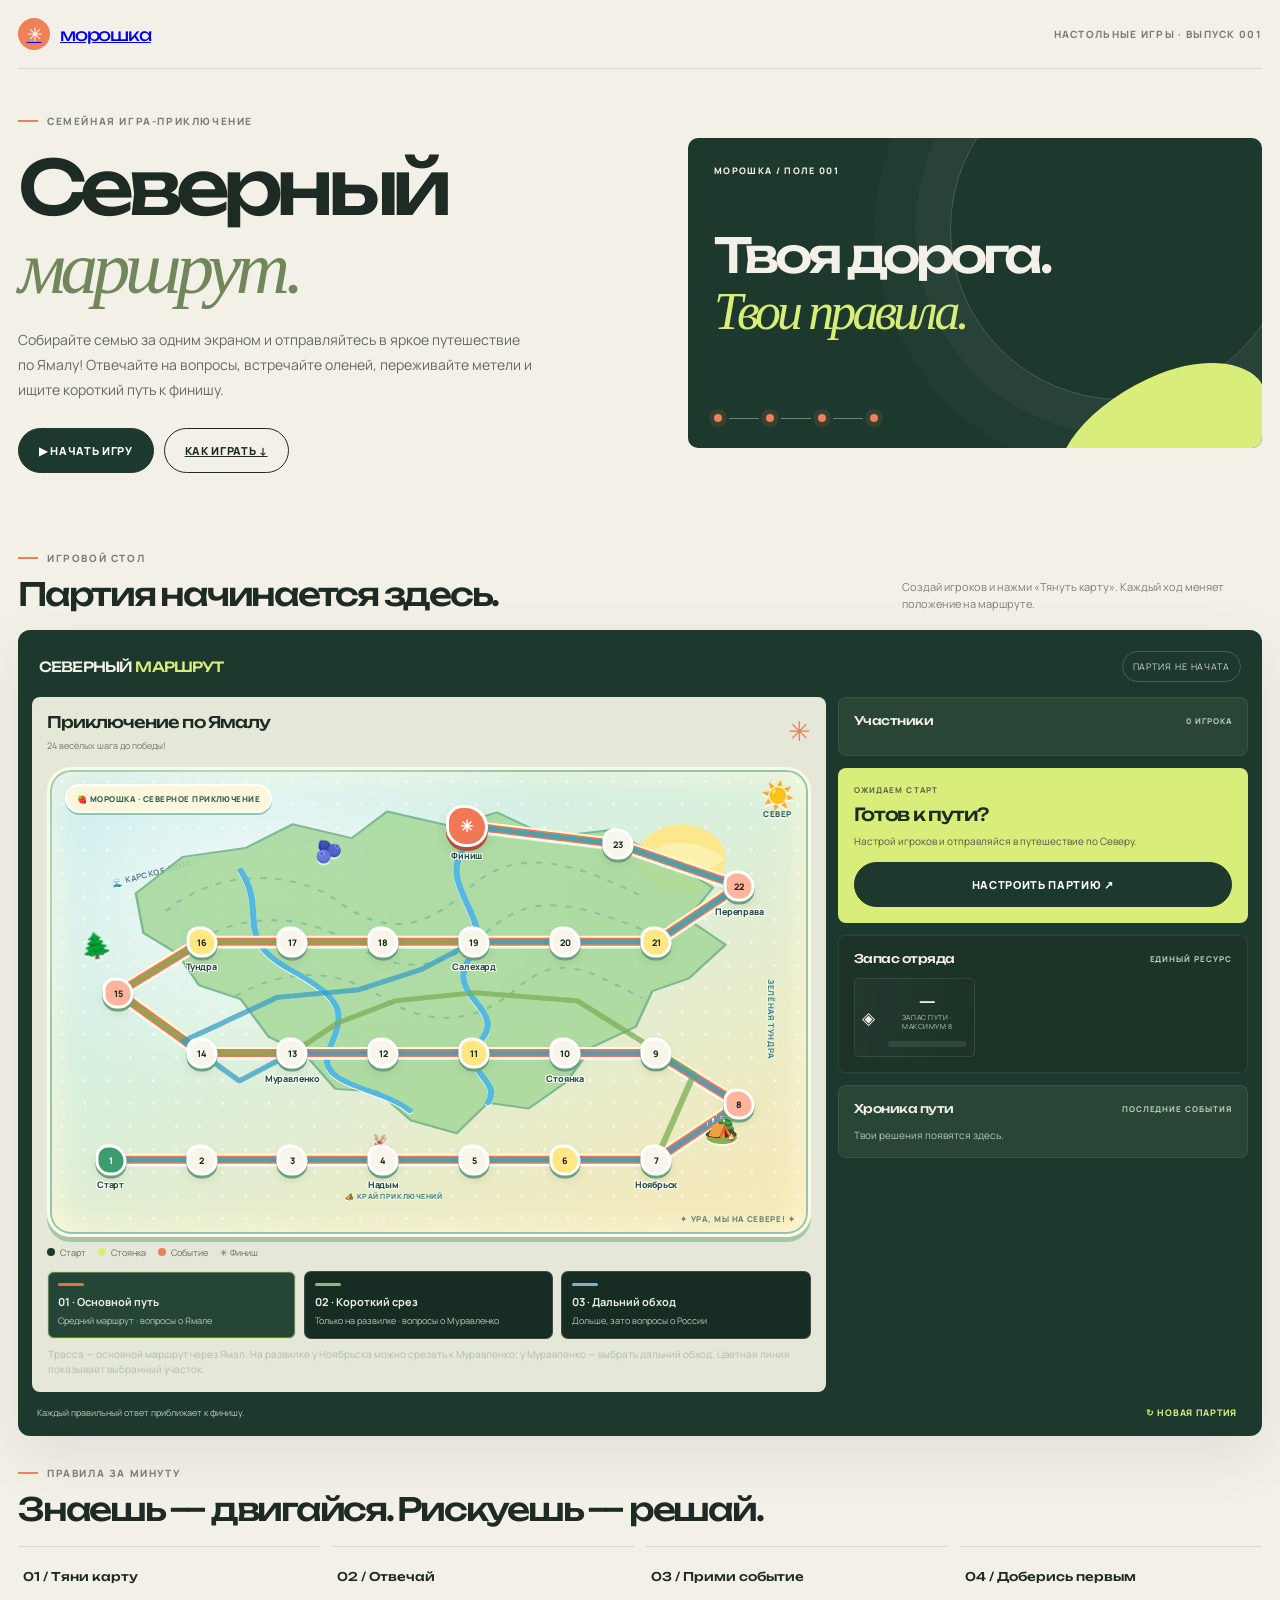
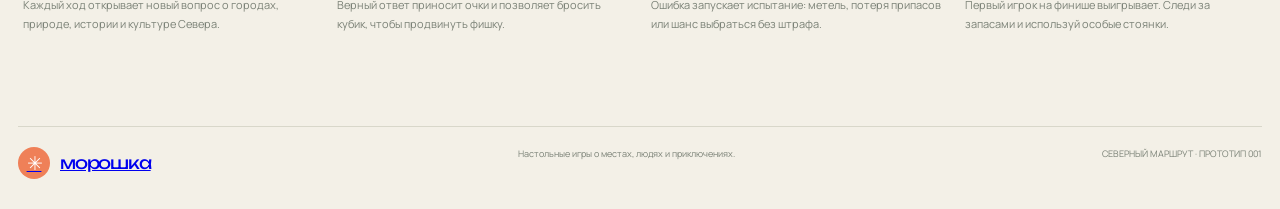
==== commit b818cc52: "Polish the family-friendly illustrated map and game copy" ====
--- a/index.html
+++ b/index.html
@@ -2,21 +2,21 @@
 <html lang="ru">
 <head>
 <meta charset="utf-8"><meta name="viewport" content="width=device-width,initial-scale=1">
-<meta name="theme-color" content="#182c25">
-<title>Морошка — Северный маршрут</title>
+<meta name="theme-color" content="#f6e6b6"><meta name="description" content="Семейная настольная игра Морошка: яркое путешествие по Ямалу с вопросами, приключениями и коротким путём к Муравленко.">
+<title>Морошка 🍓 — семейное приключение на Севере</title>
 <link rel="preconnect" href="https://fonts.googleapis.com"><link rel="preconnect" href="https://fonts.gstatic.com" crossorigin>
 <link href="https://fonts.googleapis.com/css2?family=Manrope:wght@400;500;600;700;800&family=Unbounded:wght@400;500;600;700&display=swap" rel="stylesheet">
 <style>
 :root{--bg:#f3f0e7;--ink:#1d2b24;--forest:#1d382c;--forest2:#294b3a;--lime:#d9ed7a;--orange:#ef8058;--muted:#7a8176;--line:#d8d7ca;--card:#fffdf6;--blue:#c9ddd6}*{box-sizing:border-box}html{scroll-behavior:smooth}body{margin:0;background:var(--bg);color:var(--ink);font-family:Manrope,sans-serif}button,input{font:inherit}button{cursor:pointer}button:focus-visible,input:focus-visible{outline:3px solid var(--orange);outline-offset:3px}.hidden{display:none!important}.wrap{width:min(1320px,calc(100% - 36px));margin:auto}.top{display:flex;align-items:center;justify-content:space-between;padding:18px 0;border-bottom:1px solid var(--line)}.brand{display:flex;align-items:center;gap:10px;font-family:Unbounded,sans-serif;font-size:17px;letter-spacing:-.07em}.berry{width:32px;height:32px;display:grid;place-items:center;border-radius:50%;background:var(--orange);color:white;font-size:19px}.top-right{font-size:10px;text-transform:uppercase;letter-spacing:.13em;color:var(--muted);font-weight:800}.hero{display:grid;grid-template-columns:1fr .9fr;gap:32px;align-items:center;padding:45px 0 48px}.kicker{font-size:10px;font-weight:800;letter-spacing:.16em;text-transform:uppercase;color:var(--muted);display:flex;gap:9px;align-items:center}.kicker:before{content:"";width:20px;height:2px;background:var(--orange)}h1,h2,h3,p{margin-top:0}h1{font:500 clamp(40px,6vw,75px)/1.04 Unbounded,sans-serif;letter-spacing:-.09em;margin:20px 0}h1 em,.serif{font-family:Georgia,serif;color:#71875b;font-weight:400;letter-spacing:-.07em}.intro{max-width:520px;font-size:14px;line-height:1.8;color:#626b60}.btn{border:1px solid var(--ink);border-radius:999px;padding:14px 20px;background:transparent;color:var(--ink);font-size:11px;font-weight:800;letter-spacing:.06em;text-transform:uppercase;transition:.2s}.btn:hover{transform:translateY(-2px)}.btn.primary{background:var(--forest);color:white;border-color:var(--forest)}.btn.lime{background:var(--lime);border-color:var(--lime)}.btn:disabled{opacity:.35;cursor:not-allowed;transform:none}.hero-actions{display:flex;gap:10px;flex-wrap:wrap;margin-top:25px}.hero-visual{min-height:310px;border-radius:10px;background:var(--forest);color:var(--bg);position:relative;overflow:hidden;padding:26px;display:flex;flex-direction:column;justify-content:space-between}.hero-visual:before{content:"";position:absolute;width:340px;height:340px;border:1px solid #ffffff30;border-radius:50%;right:-30px;top:-80px;box-shadow:0 0 0 35px #ffffff08,0 0 0 75px #ffffff05}.hero-visual:after{content:"";position:absolute;width:230px;height:130px;background:var(--lime);border-radius:60% 40% 0 0;bottom:-60px;right:-15px;transform:rotate(-22deg)}.hero-visual .tiny{position:relative;z-index:1;font-size:9px;letter-spacing:.15em;font-weight:800}.hero-visual strong{position:relative;z-index:1;font:500 clamp(28px,4vw,48px)/1.08 Unbounded,sans-serif;letter-spacing:-.08em}.hero-visual strong em{font:italic 1.08em Georgia,serif;color:var(--lime)}.route-mini{position:relative;z-index:1;display:flex;gap:7px;align-items:center;margin-top:20px}.route-mini span{height:8px;width:8px;border-radius:50%;background:var(--orange);box-shadow:0 0 0 5px #ef805820}.route-mini i{height:1px;width:30px;background:#ffffff60}.section-title{display:flex;justify-content:space-between;gap:20px;align-items:end;margin:30px 0 17px}.section-title h2{font:500 clamp(22px,3vw,32px)/1.2 Unbounded,sans-serif;letter-spacing:-.07em;margin:10px 0 0}.section-title p{max-width:360px;font-size:11px;line-height:1.6;color:var(--muted);margin:0}.game-shell{background:var(--forest);border-radius:12px;padding:14px;color:var(--bg);box-shadow:0 20px 60px #17291f15}.game-topline{display:flex;justify-content:space-between;gap:12px;align-items:center;padding:7px 7px 15px}.game-name{font:500 14px Unbounded,sans-serif;letter-spacing:-.06em}.game-name span{color:var(--lime)}.round-pill{font-size:9px;letter-spacing:.1em;text-transform:uppercase;border:1px solid #ffffff30;border-radius:99px;padding:8px 10px;color:#d2d9cf}.game-layout{display:grid;grid-template-columns:minmax(0,1.45fr) minmax(290px,.75fr);gap:12px}.board{background:#e5e7d8;border-radius:8px;padding:15px;position:relative;overflow:hidden;color:var(--ink);min-height:550px}.board-head{display:flex;justify-content:space-between;align-items:start;gap:10px;position:relative;z-index:1}.board-head h3{font:500 16px Unbounded,sans-serif;letter-spacing:-.06em;margin:0}.board-head p{font-size:9px;color:#6f786c;margin:7px 0 0}.north-star{font-size:27px;color:var(--orange)}.route-board{position:relative;min-height:470px;margin-top:15px;background:linear-gradient(155deg,#bce9ed 0%,#d7f0df 39%,#f8e8b4 100%);border:3px solid #fff9df;border-radius:24px;overflow:hidden;isolation:isolate;box-shadow:0 5px 0 #a6c6a8,inset 0 0 0 2px #8ec5b6,inset 0 0 40px #fff9d8}.route-board:before{content:"";position:absolute;inset:0;background:radial-gradient(ellipse at 28% 26%,#ffffffb8 0,transparent 42%),radial-gradient(#ffffff70 1.5px,transparent 1.5px);background-size:auto,23px 23px;pointer-events:none}.route-board:after{content:"✦ УРА, МЫ НА СЕВЕРЕ! ✦";position:absolute;right:12px;bottom:10px;z-index:2;color:#315b50b8;font:800 8px Manrope,sans-serif;letter-spacing:.08em;pointer-events:none}.map-stamp{position:absolute;top:14px;left:15px;z-index:2;color:#315c52;background:#fff8d9e8;border:2px solid #fff;border-radius:99px;padding:7px 10px;font:800 8px Manrope,sans-serif;letter-spacing:.06em;box-shadow:0 2px 0 #93c4b0}.map-compass{position:absolute;right:13px;top:11px;z-index:2;font-size:27px;color:#f08b5d;text-align:center;line-height:1;text-shadow:0 2px #fff}.map-compass small{display:block;font:800 8px Manrope,sans-serif;letter-spacing:.08em;color:#315c52}.map-region{position:absolute;z-index:1;font:800 8px Manrope,sans-serif;letter-spacing:.08em;color:#397d86;opacity:.95;pointer-events:none;text-shadow:0 1px #ffffff}.region-west{top:21%;left:8%;transform:rotate(-15deg);color:#567e89}.region-east{top:44%;right:4%;writing-mode:vertical-rl}.region-south{bottom:7%;left:39%;font-size:7px}.map-contour{fill:none;stroke:#6db89a;stroke-width:2;opacity:.65;stroke-dasharray:5 7}.map-sticker{position:absolute;z-index:2;pointer-events:none;filter:drop-shadow(0 2px 0 #ffffffaa);font-size:25px;line-height:1}.sticker-tree{left:4%;top:35%;transform:rotate(-9deg)}.sticker-berry{left:35%;top:15%;font-size:22px}.sticker-tent{right:9%;bottom:20%;font-size:28px}.sticker-reindeer{left:42%;bottom:16%;font-size:26px}.sticker-cloud{left:53%;top:7%;font-size:25px;opacity:.85}.region-east{top:45%;right:4%;writing-mode:vertical-rl}.region-south{bottom:7%;left:39%;font-size:7px}.route-svg{position:absolute;inset:0;width:100%;height:100%;pointer-events:none;z-index:1}.siberia-shape{fill:#a8d99b;stroke:#70b18a;stroke-width:2;opacity:.88;stroke-linejoin:round}.map-river{fill:none;stroke:#54b9df;stroke-width:5;opacity:1;stroke-linecap:round;stroke-linejoin:round;filter:drop-shadow(0 1px #fff)}.route-line{fill:none;stroke:#8fae83;stroke-width:5;stroke-linecap:round;stroke-linejoin:round;opacity:.75;stroke-dasharray:2 1;transition:opacity .25s,stroke-width .25s}.route-line-base{fill:none;stroke:#fff8d9;stroke-width:12;stroke-linecap:round;stroke-linejoin:round;opacity:1}.route-line.active{stroke-width:8;opacity:1;filter:drop-shadow(0 3px 0 #ffffffaa)}.route-line.route-trassa{stroke:#f07854}.route-line.route-zimnik{stroke:#7aaf56}.route-line.route-reka{stroke:#399fc7}.node{position:absolute;transform:translate(-50%,-50%);width:30px;height:30px;border-radius:42% 58% 50% 50%;border:3px solid #fff;background:#fff8d9;display:grid;place-items:center;font-size:10px;font-weight:900;z-index:3;box-shadow:0 3px 0 #6da17d,0 5px 10px #243c2b18;transition:left .3s,top .3s}.node.special{background:#ffe783;border-color:#fff}.node.event{background:#ffb59c;border-color:#fff}.node.start{background:#3d9b70;color:white;border-color:#fff}.node.finish{width:42px;height:42px;background:#f07854;color:#fff;border-color:#fff;font-size:17px;box-shadow:0 4px 0 #b34e3c,0 6px 12px #243c2b25}.node.visited{background:#c3d7bd}.node-label{position:absolute;transform:translate(-50%,0);z-index:3;font-size:9px;font-weight:900;white-space:nowrap;color:#284e42;text-align:center;text-shadow:-1px -1px #fff,1px -1px #fff,-1px 1px #fff,1px 1px #fff;letter-spacing:-.02em}.player-pawns{position:absolute;z-index:4;display:flex;gap:2px;top:-5px;left:50%;transform:translateX(-50%)}.pawn{width:12px;height:12px;border:2px solid #fff;border-radius:50%;box-shadow:0 1px 3px #1d382c55}.map-legend{display:flex;gap:12px;flex-wrap:wrap;font-size:9px;color:#667062;margin-top:9px}.map-legend span{display:flex;align-items:center;gap:5px}.dot{width:8px;height:8px;border-radius:50%;display:inline-block;background:var(--lime)}.dot.orange{background:var(--orange)}.dot.green{background:var(--forest)}.route-choices{display:grid;grid-template-columns:repeat(3,minmax(0,1fr));gap:8px;margin-top:12px}.route-choice{appearance:none;text-align:left;min-width:0;border:1px solid #ffffff25;background:#172c23;border-radius:7px;color:#e9eee4;padding:11px 10px;cursor:pointer;transition:transform .18s,border-color .18s,background .18s}.route-choice:hover{transform:translateY(-2px)}.route-choice.selected{background:#254637;border-color:#d8e89b;box-shadow:inset 0 0 0 1px #d8e89b55}.route-choice b{display:block;font-size:11px;margin-bottom:5px}.route-choice small{display:block;font-size:9px;line-height:1.45;color:#b9c9b8}.route-choice .route-mark{display:block;width:26px;height:3px;border-radius:3px;margin-bottom:8px}.route-choice[data-route="trassa"] .route-mark{background:#d87550}.route-choice[data-route="zimnik"] .route-mark{background:#8fb58d}.route-choice[data-route="reka"] .route-mark{background:#7db5ca}.route-tip{font-size:10px;color:#aebfad;margin:8px 1px 0;line-height:1.5}.resources{display:block}.resource{display:flex;align-items:center;gap:13px;padding:13px;border:1px solid #ffffff19;border-radius:7px;text-align:left;background:linear-gradient(100deg,#ffffff08,transparent)}.resource .ico{font-size:24px}.resource b{display:block;font:500 22px Unbounded,sans-serif}.resource small{display:block;font-size:8px;color:#b9c8b9;text-transform:uppercase;letter-spacing:.12em;margin-top:3px}.supply-meter{height:6px;background:#ffffff16;border-radius:8px;overflow:hidden;margin-top:10px}.supply-meter span{display:block;height:100%;width:50%;background:#d9ed7a;border-radius:8px;transition:width .25s}.side .panel:has(.resources){background:#1c3328}.node{position:absolute;transform:translate(-50%,-50%);width:31px;height:31px;border-radius:50%;border:2px solid #84947b;background:#f8f6eb;display:grid;place-items:center;font-size:9px;font-weight:800;z-index:2;box-shadow:0 2px 0 #b9c2ae}.node.special{background:var(--lime);border-color:#899b54}.node.event{background:#f4b59a;border-color:#d97a55}.node.start{background:var(--forest);color:white;border-color:var(--forest)}.node.finish{width:42px;height:42px;background:var(--orange);color:#fff;border-color:#d66543;font-size:16px}.node.visited{background:#c3d7bd}.node-label{position:absolute;transform:translate(-50%,0);z-index:2;font-size:8px;font-weight:800;white-space:nowrap;color:#445442;text-align:center}.player-pawns{position:absolute;z-index:4;display:flex;gap:2px;top:-5px;left:50%;transform:translateX(-50%)}.pawn{width:12px;height:12px;border:2px solid #fff;border-radius:50%;box-shadow:0 1px 3px #1d382c55}.map-legend{display:flex;gap:12px;flex-wrap:wrap;font-size:9px;color:#667062;margin-top:9px}.map-legend span{display:flex;align-items:center;gap:5px}.dot{width:8px;height:8px;border-radius:50%;display:inline-block;background:var(--lime)}.dot.orange{background:var(--orange)}.dot.green{background:var(--forest)}.side{display:flex;flex-direction:column;gap:12px}.panel{background:#284536;border:1px solid #ffffff14;border-radius:8px;padding:15px}.panel-head{display:flex;align-items:center;justify-content:space-between;gap:8px;margin-bottom:12px}.panel-head h3{font:500 12px Unbounded,sans-serif;margin:0;letter-spacing:-.04em}.label{font-size:8px;color:#b9c8b9;text-transform:uppercase;letter-spacing:.12em;font-weight:800}.players-list{display:grid;gap:7px}.player-row{display:flex;align-items:center;gap:9px;padding:9px;border-radius:5px;background:#ffffff08;border:1px solid #ffffff10}.player-row.active{background:#d9ed7a17;border-color:var(--lime)}.player-avatar{width:26px;height:26px;border-radius:50%;display:grid;place-items:center;font-size:10px;font-weight:800;color:var(--forest);flex-shrink:0}.player-details{flex:1;min-width:0}.player-details b{display:block;font-size:10px}.player-details small{font-size:8px;color:#b9c8b9}.player-score{text-align:right;font:500 13px Unbounded,sans-serif;color:var(--lime)}.player-score small{display:block;font:700 7px Manrope,sans-serif;color:#b9c8b9;letter-spacing:.1em}.turn-box{background:var(--lime);color:var(--ink);border-radius:8px;padding:16px}.turn-label{font-size:8px;letter-spacing:.14em;text-transform:uppercase;font-weight:800;opacity:.65}.turn-box h3{font:500 18px Unbounded,sans-serif;letter-spacing:-.07em;margin:8px 0}.turn-box p{font-size:10px;line-height:1.6;margin:0 0 13px;color:#4f5b42}.turn-box .btn{width:100%;background:var(--forest);border-color:var(--forest);color:#fff}.turn-box .btn:disabled{opacity:.4}.resources{display:grid;grid-template-columns:repeat(3,1fr);gap:7px}.resource{padding:9px 7px;border:1px solid #ffffff19;border-radius:5px;text-align:center}.resource .ico{font-size:17px}.resource b{display:block;font:500 14px Unbounded,sans-serif;margin-top:5px}.resource small{display:block;font-size:7px;color:#b9c8b9;text-transform:uppercase;letter-spacing:.08em;margin-top:3px}.log{max-height:115px;overflow:auto;display:flex;flex-direction:column;gap:7px}.log-entry{display:flex;gap:8px;font-size:9px;line-height:1.5;color:#d5ddd2}.log-entry:before{content:"↳";color:var(--lime);font-weight:800}.log-entry:first-child{color:white}.log-empty{font-size:10px;color:#b9c8b9}.game-bottom{display:flex;justify-content:space-between;align-items:center;gap:12px;padding:13px 5px 2px;font-size:9px;color:#bdc9bd}.game-bottom button{background:none;border:0;color:#d9ed7a;font-size:9px;font-weight:800;text-transform:uppercase;letter-spacing:.08em}.how-grid{display:grid;grid-template-columns:repeat(4,1fr);gap:12px;margin:18px 0 75px}.how-card{border-top:1px solid var(--line);padding:17px 5px}.how-card b{font:500 12px Unbounded,sans-serif}.how-card p{font-size:11px;line-height:1.7;color:var(--muted);margin:10px 0 0}.footer{padding:20px 0 30px;border-top:1px solid var(--line);display:flex;justify-content:space-between;gap:12px;color:var(--muted);font-size:9px}.modal-backdrop{position:fixed;inset:0;z-index:20;background:#13241ed9;display:grid;place-items:center;padding:18px;backdrop-filter:blur(8px)}.modal{width:min(500px,100%);background:var(--bg);color:var(--ink);border-radius:10px;padding:clamp(22px,5vw,36px);box-shadow:0 25px 80px #0004;max-height:90vh;overflow:auto}.modal h2{font:500 clamp(25px,5vw,36px)/1.15 Unbounded,sans-serif;letter-spacing:-.08em;margin:14px 0}.modal p{font-size:12px;line-height:1.7;color:var(--muted)}.field-label{display:block;font-size:9px;font-weight:800;letter-spacing:.1em;text-transform:uppercase;margin:17px 0 8px}.count-options{display:flex;gap:8px}.count-btn{flex:1;border:1px solid var(--line);background:transparent;border-radius:6px;padding:12px;font-weight:800}.count-btn.selected{background:var(--forest);border-color:var(--forest);color:white}.names{display:grid;gap:8px}.names input{width:100%;border:1px solid var(--line);background:#fffdf6;padding:12px;border-radius:5px;font-size:12px}.modal-actions{display:flex;gap:8px;margin-top:22px}.modal-actions .btn{flex:1}.question-modal{width:min(560px,100%)}.card-top{display:flex;justify-content:space-between;align-items:center;gap:12px}.category{font-size:9px;font-weight:800;letter-spacing:.13em;text-transform:uppercase;color:#6b8053}.card-number{font-size:9px;color:var(--muted)}.question-modal h2{font-size:clamp(22px,4.5vw,32px);margin:22px 0}.answers{display:grid;gap:9px}.answer{width:100%;display:flex;align-items:center;gap:12px;text-align:left;border:1px solid var(--line);border-radius:6px;padding:13px;background:#fffdf6;font-size:12px;transition:.15s}.answer .letter{width:25px;height:25px;border-radius:50%;display:grid;place-items:center;background:#e8e9dc;font-size:10px;font-weight:800;flex-shrink:0}.answer:hover:not(:disabled){border-color:#6b8053;transform:translateX(2px)}.answer.correct{background:#e1edc9;border-color:#76914c}.answer.wrong{background:#f8d8ca;border-color:#e07d57}.answer:disabled{cursor:default}.feedback{border-radius:6px;padding:13px;margin-top:13px;font-size:11px;line-height:1.7;background:#e8e9dc}.feedback strong{display:block;font-size:12px;margin-bottom:3px}.feedback.good{background:#e1edc9}.feedback.bad{background:#f8d8ca}.feedback .event-title{font:500 13px Unbounded,sans-serif;margin-bottom:5px}.modal-full-btn{width:100%;margin-top:13px}.end-score{display:grid;gap:8px;margin:20px 0}.end-row{display:flex;align-items:center;justify-content:space-between;padding:12px;border:1px solid var(--line);border-radius:5px;font-size:12px}.end-row strong{font:500 14px Unbounded,sans-serif}.toast{position:fixed;bottom:18px;left:50%;transform:translate(-50%,20px);opacity:0;pointer-events:none;z-index:50;background:var(--lime);padding:12px 18px;border-radius:99px;font-size:11px;font-weight:800;transition:.2s}.toast.show{opacity:1;transform:translate(-50%,0)}
-@media(max-width:900px){.hero{grid-template-columns:1fr .8fr;gap:20px}.game-layout{grid-template-columns:1fr}.board{min-height:510px}.route-board{min-height:450px}.side{display:grid;grid-template-columns:1fr 1fr}.side .turn-box{grid-row:span 2}.side .panel:last-child{grid-column:1/-1}.how-grid{grid-template-columns:repeat(2,1fr)}}@media(max-width:560px){.route-board{min-height:350px}.route-choices{gap:5px}.route-choice{padding:9px 7px}.route-choice b{font-size:10px}.route-choice small{font-size:8px}.map-stamp{font-size:6px;letter-spacing:.08em}.node{width:25px;height:25px}.node-label{font-size:7px}.side{display:flex}.side .turn-box{grid-row:auto}.side .panel:last-child{grid-column:auto}}@media(max-width:600px){.wrap{width:calc(100% - 22px)}.top{padding:13px 0}.top-right{font-size:8px}.hero{grid-template-columns:1fr;padding:34px 0 22px}.hero-visual{min-height:240px}.hero-visual strong{font-size:32px}.intro{font-size:12px}.section-title{display:block;margin-top:30px}.section-title p{margin-top:10px}.game-shell{padding:7px;border-radius:9px}.game-topline{padding:8px 5px 12px}.game-name{font-size:11px}.round-pill{font-size:7px;padding:7px}.board{padding:10px;min-height:420px}.route-board{min-height:340px}.node{width:26px;height:26px;font-size:8px}.node.finish{width:35px;height:35px}.node-label{font-size:7px}.side{grid-template-columns:1fr;gap:8px}.side .turn-box{grid-row:auto}.side .panel:last-child{grid-column:auto}.panel{padding:12px}.players-list{grid-template-columns:1fr 1fr}.player-row{padding:7px}.player-score{font-size:11px}.turn-box{padding:13px}.turn-box h3{font-size:16px}.resources{gap:5px}.game-bottom{font-size:8px}.how-grid{gap:10px;margin-bottom:45px}.how-card p{font-size:10px}.footer{flex-wrap:wrap}.footer span:last-child{width:100%}}@media(prefers-reduced-motion:reduce){*,*:before,*:after{animation:none!important;transition:none!important;scroll-behavior:auto!important}}
+@media(max-width:900px){.hero{grid-template-columns:1fr .8fr;gap:20px}.game-layout{grid-template-columns:1fr}.board{min-height:510px}.route-board{min-height:450px}.side{display:grid;grid-template-columns:1fr 1fr}.side .turn-box{grid-row:span 2}.side .panel:last-child{grid-column:1/-1}.how-grid{grid-template-columns:repeat(2,1fr)}}@media(max-width:560px){.route-board{min-height:350px}.route-choices{gap:5px}.route-choice{padding:9px 7px}.route-choice b{font-size:10px}.route-choice small{font-size:8px}.map-stamp{font-size:6px;letter-spacing:.08em}.node{width:25px;height:25px}.node-label{font-size:7px}.side{display:flex}.side .turn-box{grid-row:auto}.side .panel:last-child{grid-column:auto}}@media(max-width:600px){.wrap{width:calc(100% - 22px)}.top{padding:13px 0}.top-right{font-size:8px}.hero{grid-template-columns:1fr;padding:34px 0 22px}.hero-visual{min-height:240px}.hero-visual strong{font-size:32px}.intro{font-size:12px}.section-title{display:block;margin-top:30px}.section-title p{margin-top:10px}.game-shell{padding:7px;border-radius:9px}.game-topline{padding:8px 5px 12px}.game-name{font-size:11px}.round-pill{font-size:7px;padding:7px}.board{padding:10px;min-height:420px}.route-board{min-height:340px}.node{width:26px;height:26px;font-size:8px}.node.finish{width:35px;height:35px}.node-label{font-size:7px}.side{grid-template-columns:1fr;gap:8px}.side .turn-box{grid-row:auto}.side .panel:last-child{grid-column:auto}.panel{padding:12px}.players-list{grid-template-columns:1fr 1fr}.player-row{padding:7px}.player-score{font-size:11px}.turn-box{padding:13px}.turn-box h3{font-size:16px}.resources{gap:5px}.game-bottom{font-size:8px}.how-grid{gap:10px;margin-bottom:45px}.how-card p{font-size:10px}.footer{flex-wrap:wrap}.footer span:last-child{width:100%}}.route-board{background:linear-gradient(155deg,#bce9ed 0%,#d7f0df 39%,#f8e8b4 100%);border:3px solid #fff9df;border-radius:24px;box-shadow:0 5px 0 #a6c6a8,inset 0 0 0 2px #8ec5b6,inset 0 0 40px #fff9d8}.node{border:3px solid #fff;border-radius:42% 58% 50% 50%;box-shadow:0 3px 0 #6da17d,0 5px 10px #243c2b18}.node.special{background:#ffe783;border-color:#fff}.node.event{background:#ffb59c;border-color:#fff}.node.start{background:#3d9b70;color:white;border-color:#fff}.node.finish{background:#f07854;border-color:#fff;box-shadow:0 4px 0 #b34e3c,0 6px 12px #243c2b25}.node-label{font-size:9px;color:#284e42;text-shadow:-1px -1px #fff,1px -1px #fff,-1px 1px #fff,1px 1px #fff}.map-sticker{position:absolute;z-index:2;pointer-events:none;filter:drop-shadow(0 2px 0 #ffffffaa);font-size:25px;line-height:1}.sticker-tree{left:4%;top:35%;transform:rotate(-9deg)}.sticker-berry{left:35%;top:15%;font-size:22px}.sticker-tent{right:9%;bottom:20%;font-size:28px}.sticker-reindeer{left:42%;bottom:16%;font-size:26px}.sticker-cloud{left:53%;top:7%;font-size:25px;opacity:.85}@media(prefers-reduced-motion:reduce){*,*:before,*:after{animation:none!important;transition:none!important;scroll-behavior:auto!important}}
 </style></head>
 <body>
 <header class="wrap top"><a class="brand" href="#top"><span class="berry">✳</span>морошка</a><div class="top-right">Настольные игры · Выпуск 001</div></header>
 <main id="top">
-<section class="wrap hero"><div><div class="kicker">Игра о родном Севере</div><h1>Северный<br><em>маршрут.</em></h1><p class="intro">Пройди путь через ЯНАО: отвечай на вопросы, обходи метели, собирай припасы и опереди соперников. Здесь знания помогают, но победу решают ещё и твои решения.</p><div class="hero-actions"><button class="btn primary" id="heroPlay">▶ Начать игру</button><a class="btn" href="#rules">Как играть ↓</a></div></div><div class="hero-visual"><div class="tiny">МОРОШКА / ПОЛЕ 001</div><strong>Твоя дорога.<br><em>Твои правила.</em></strong><div class="route-mini"><span></span><i></i><span></span><i></i><span></span><i></i><span></span></div></div></section>
+<section class="wrap hero"><div><div class="kicker">Семейная игра-приключение</div><h1>Северный<br><em>маршрут.</em></h1><p class="intro">Собирайте семью за одним экраном и отправляйтесь в яркое путешествие по Ямалу! Отвечайте на вопросы, встречайте оленей, переживайте метели и ищите короткий путь к финишу.</p><div class="hero-actions"><button class="btn primary" id="heroPlay">▶ Начать игру</button><a class="btn" href="#rules">Как играть ↓</a></div></div><div class="hero-visual"><div class="tiny">МОРОШКА / ПОЛЕ 001</div><strong>Твоя дорога.<br><em>Твои правила.</em></strong><div class="route-mini"><span></span><i></i><span></span><i></i><span></span><i></i><span></span></div></div></section>
 <section class="wrap" id="play"><div class="section-title"><div><div class="kicker">Игровой стол</div><h2>Партия начинается здесь.</h2></div><p>Создай игроков и нажми «Тянуть карту». Каждый ход меняет положение на маршруте.</p></div>
-<div class="game-shell"><div class="game-topline"><div class="game-name">СЕВЕРНЫЙ <span>МАРШРУТ</span></div><div class="round-pill" id="roundPill">ПАРТИЯ НЕ НАЧАТА</div></div><div class="game-layout"><div class="board"><div class="board-head"><div><h3>Маршрут по ЯНАО</h3><p>От первой стоянки до финиша · 24 этапа</p></div><div class="north-star">✳</div></div><div class="route-board" id="routeBoard"><div class="map-stamp">🍓 МОРОШКА · СЕВЕРНОЕ ПРИКЛЮЧЕНИЕ</div><div class="map-compass">☀️<small>СЕВЕР</small></div><div class="map-region region-west">🌊 КАРСКОЕ МОРЕ</div><div class="map-region region-east">ЗЕЛЁНАЯ ТУНДРА</div><div class="map-region region-south">🏕️ КРАЙ ПРИКЛЮЧЕНИЙ</div><div class="map-sticker sticker-tree">🌲</div><div class="map-sticker sticker-berry">🫐</div><div class="map-sticker sticker-tent">🏕️</div><div class="map-sticker sticker-reindeer">🦌</div><div class="map-sticker sticker-cloud">☁️</div><svg class="route-svg" id="routeSvg" viewBox="0 0 600 470" preserveAspectRatio="none"><defs><pattern id="mapGrid" width="34" height="34" patternUnits="userSpaceOnUse"><path d="M34 0H0V34" fill="none" stroke="#829b7d" stroke-width=".5" opacity=".22"/></pattern></defs><circle cx="500" cy="90" r="35" fill="#ffe78a" opacity=".95"/><path d="M465 90 Q500 58 535 90 Q500 122 465 90Z" fill="#fff5bc" opacity=".7"/><path class="siberia-shape" d="M68 125 L105 88 L155 79 L192 55 L239 69 L267 42 L318 57 L354 43 L396 68 L443 61 L489 91 L525 119 L505 151 L535 177 L506 211 L477 224 L464 260 L429 281 L409 316 L379 343 L347 337 L322 368 L286 355 L260 326 L226 323 L202 288 L173 270 L151 232 L118 218 L101 186 L74 165 Z"/><path class="map-contour" d="M92 143 C132 99 194 101 228 133 S294 166 331 121 S414 92 472 130"/><path class="map-contour" d="M110 179 C153 140 205 147 241 177 S310 205 348 162 S423 137 493 174"/><path class="map-contour" d="M147 229 C191 197 231 204 264 231 S335 260 369 222 S425 202 469 231"/><path class="map-river" d="M151 102 C173 145 144 170 190 202 S233 248 221 284 S262 321 285 345"/><path class="map-river" d="M330 76 C303 117 355 151 333 190 S362 241 342 273 S359 314 347 337"/><path id="basePath" class="route-line-base" d=""/><path id="trassaPath" class="route-line route-trassa" d=""/><path id="zimnikPath" class="route-line route-zimnik" d=""/><path id="rekaPath" class="route-line route-reka" d=""/></svg><div id="nodes"></div></div><div class="map-legend"><span><i class="dot green"></i> Старт</span><span><i class="dot"></i> Стоянка</span><span><i class="dot orange"></i> Событие</span><span>✳ Финиш</span></div><div class="route-choices" id="routeChoices"><button class="route-choice selected" data-route="trassa"><span class="route-mark"></span><b>01 · Основной путь</b><small>Средний маршрут · вопросы о Ямале</small></button><button class="route-choice" data-route="zimnik"><span class="route-mark"></span><b>02 · Короткий срез</b><small>Только на развилке · вопросы о Муравленко</small></button><button class="route-choice" data-route="reka"><span class="route-mark"></span><b>03 · Дальний обход</b><small>Дольше, зато вопросы о России</small></button></div><p class="route-tip">Трасса — основной маршрут через Ямал. На развилке у Ноябрьска можно срезать к Муравленко; у Муравленко — выбрать дальний обход. Цветная линия показывает выбранный участок.</p></div>
-<aside class="side"><div class="panel"><div class="panel-head"><h3>Участники</h3><span class="label" id="playerCountLabel">0 игроков</span></div><div class="players-list" id="playersList"><div class="log-empty">Создай партию, чтобы добавить игроков.</div></div></div><div class="turn-box"><div class="turn-label" id="turnLabel">Ожидаем старт</div><h3 id="turnTitle">Готов к пути?</h3><p id="turnDescription">Настрой игроков и отправляйся в путешествие по Северу.</p><button class="btn" id="drawBtn">Настроить партию ↗</button></div><div class="panel"><div class="panel-head"><h3>Запас отряда</h3><span class="label">Единый ресурс</span></div><div class="resources"><div class="resource"><div class="ico">◈</div><div style="flex:1"><b id="supplyValue">—</b><small>Запас пути · максимум 8</small><div class="supply-meter"><span id="supplyMeter"></span></div></div></div></div></div><div class="panel"><div class="panel-head"><h3>Хроника пути</h3><span class="label">Последние события</span></div><div class="log" id="log"><div class="log-empty">Твои решения появятся здесь.</div></div></div></aside></div><div class="game-bottom"><span id="gameHint">Каждый правильный ответ приближает к финишу.</span><button id="restartLink">↻ Новая партия</button></div></div></section>
+<div class="game-shell"><div class="game-topline"><div class="game-name">СЕВЕРНЫЙ <span>МАРШРУТ</span></div><div class="round-pill" id="roundPill">ПАРТИЯ НЕ НАЧАТА</div></div><div class="game-layout"><div class="board"><div class="board-head"><div><h3>Приключение по Ямалу</h3><p>24 весёлых шага до победы!</p></div><div class="north-star">✳</div></div><div class="route-board" id="routeBoard"><div class="map-stamp">🍓 МОРОШКА · СЕВЕРНОЕ ПРИКЛЮЧЕНИЕ</div><div class="map-compass">☀️<small>СЕВЕР</small></div><div class="map-region region-west">🌊 КАРСКОЕ МОРЕ</div><div class="map-region region-east">ЗЕЛЁНАЯ ТУНДРА</div><div class="map-region region-south">🏕️ КРАЙ ПРИКЛЮЧЕНИЙ</div><div class="map-sticker sticker-tree">🌲</div><div class="map-sticker sticker-berry">🫐</div><div class="map-sticker sticker-tent">🏕️</div><div class="map-sticker sticker-reindeer">🦌</div><div class="map-sticker sticker-cloud">☁️</div><svg class="route-svg" id="routeSvg" viewBox="0 0 600 470" preserveAspectRatio="none"><defs><pattern id="mapGrid" width="34" height="34" patternUnits="userSpaceOnUse"><path d="M34 0H0V34" fill="none" stroke="#829b7d" stroke-width=".5" opacity=".22"/></pattern></defs><circle cx="500" cy="90" r="35" fill="#ffe78a" opacity=".95"/><path d="M465 90 Q500 58 535 90 Q500 122 465 90Z" fill="#fff5bc" opacity=".7"/><path class="siberia-shape" d="M68 125 L105 88 L155 79 L192 55 L239 69 L267 42 L318 57 L354 43 L396 68 L443 61 L489 91 L525 119 L505 151 L535 177 L506 211 L477 224 L464 260 L429 281 L409 316 L379 343 L347 337 L322 368 L286 355 L260 326 L226 323 L202 288 L173 270 L151 232 L118 218 L101 186 L74 165 Z"/><path class="map-contour" d="M92 143 C132 99 194 101 228 133 S294 166 331 121 S414 92 472 130"/><path class="map-contour" d="M110 179 C153 140 205 147 241 177 S310 205 348 162 S423 137 493 174"/><path class="map-contour" d="M147 229 C191 197 231 204 264 231 S335 260 369 222 S425 202 469 231"/><path class="map-river" d="M151 102 C173 145 144 170 190 202 S233 248 221 284 S262 321 285 345"/><path class="map-river" d="M330 76 C303 117 355 151 333 190 S362 241 342 273 S359 314 347 337"/><path id="basePath" class="route-line-base" d=""/><path id="trassaPath" class="route-line route-trassa" d=""/><path id="zimnikPath" class="route-line route-zimnik" d=""/><path id="rekaPath" class="route-line route-reka" d=""/></svg><div id="nodes"></div></div><div class="map-legend"><span><i class="dot green"></i> Старт</span><span><i class="dot"></i> Стоянка</span><span><i class="dot orange"></i> Событие</span><span>✳ Финиш</span></div><div class="route-choices" id="routeChoices"><button class="route-choice selected" data-route="trassa"><span class="route-mark"></span><b>01 · Основной путь</b><small>Средний маршрут · вопросы о Ямале</small></button><button class="route-choice" data-route="zimnik"><span class="route-mark"></span><b>02 · Короткий срез</b><small>Только на развилке · вопросы о Муравленко</small></button><button class="route-choice" data-route="reka"><span class="route-mark"></span><b>03 · Дальний обход</b><small>Дольше, зато вопросы о России</small></button></div><p class="route-tip">Трасса — основной маршрут через Ямал. На развилке у Ноябрьска можно срезать к Муравленко; у Муравленко — выбрать дальний обход. Цветная линия показывает выбранный участок.</p></div>
+<aside class="side"><div class="panel"><div class="panel-head"><h3>Участники</h3><span class="label" id="playerCountLabel">0 игроков</span></div><div class="players-list" id="playersList"><div class="log-empty">Создай партию, чтобы добавить игроков.</div></div></div><div class="turn-box"><div class="turn-label" id="turnLabel">Ожидаем старт</div><h3 id="turnTitle">Готов к пути?</h3><p id="turnDescription">Позови семью, выбери фишки и отправляйся в северное приключение.</p><button class="btn" id="drawBtn">Настроить партию ↗</button></div><div class="panel"><div class="panel-head"><h3>Запас отряда</h3><span class="label">Единый ресурс</span></div><div class="resources"><div class="resource"><div class="ico">◈</div><div style="flex:1"><b id="supplyValue">—</b><small>Запас пути · максимум 8</small><div class="supply-meter"><span id="supplyMeter"></span></div></div></div></div></div><div class="panel"><div class="panel-head"><h3>Хроника пути</h3><span class="label">Последние события</span></div><div class="log" id="log"><div class="log-empty">Твои решения появятся здесь.</div></div></div></aside></div><div class="game-bottom"><span id="gameHint">Каждый правильный ответ приближает к финишу.</span><button id="restartLink">↻ Новая партия</button></div></div></section>
 <section class="wrap" id="rules"><div class="section-title"><div><div class="kicker">Правила за минуту</div><h2>Знаешь — двигайся. Рискуешь — решай.</h2></div></div><div class="how-grid"><article class="how-card"><b>01 / Тяни карту</b><p>Каждый ход открывает новый вопрос о городах, природе, истории и культуре Севера.</p></article><article class="how-card"><b>02 / Отвечай</b><p>Верный ответ приносит очки и позволяет бросить кубик, чтобы продвинуть фишку.</p></article><article class="how-card"><b>03 / Прими событие</b><p>Ошибка запускает испытание: метель, потеря припасов или шанс выбраться без штрафа.</p></article><article class="how-card"><b>04 / Доберись первым</b><p>Первый игрок на финише выигрывает. Следи за запасами и используй особые стоянки.</p></article></div></section>
 </main><footer class="wrap footer"><a class="brand" href="#top"><span class="berry">✳</span>морошка</a><span>Настольные игры о местах, людях и приключениях.</span><span>СЕВЕРНЫЙ МАРШРУТ · ПРОТОТИП 001</span></footer>
 <div class="modal-backdrop hidden" id="setupModal"><div class="modal"><div class="kicker">Подготовка к путешествию</div><h2>Кто отправляется на Север?</h2><p>Выбери количество игроков и придумай имена. Каждый получит свою фишку и будет ходить по очереди на одном экране.</p><span class="field-label">Количество игроков</span><div class="count-options"><button class="count-btn selected" data-count="2">2 игрока</button><button class="count-btn" data-count="3">3 игрока</button><button class="count-btn" data-count="4">4 игрока</button></div><span class="field-label">Имена участников</span><div class="names" id="nameFields"></div><div class="modal-actions"><button class="btn" id="cancelSetup">Отмена</button><button class="btn primary" id="startGame">В путь ↗</button></div></div></div>
@@ -70,7 +70,7 @@
 function openSetup(){state.count=state.players.length||2;document.querySelectorAll(".count-btn").forEach(b=>b.classList.toggle("selected",+b.dataset.count===state.count));renderNameFields();show("setupModal")}
 function renderNameFields(){let n=state.count;let old=[...document.querySelectorAll("#nameFields input")].map(i=>i.value);$("nameFields").innerHTML=Array.from({length:n},(_,i)=>'<input maxlength="18" aria-label="Имя игрока '+(i+1)+'" placeholder="Игрок '+(i+1)+'" value="'+escapeHTML(old[i]||state.players[i]?.name||"")+'">').join("")}
 function startGame(){const names=[...document.querySelectorAll("#nameFields input")].map((i,n)=>i.value.trim()||"Игрок "+(n+1));state={started:true,players:names.map((name,i)=>({name,pos:0,score:0,color:colors[i],stuck:false})),turn:0,round:1,resources:{supply:6},route:state.route||"trassa",log:[],questionIndex:0,usedQuestions:[],pendingEnd:false,count:names.length};hide("setupModal");$("gameHint").textContent="Выбери дорогу, затем тяни карту. У каждого пути свой риск и темп.";addLog("Путешествие началось. Выбери дорогу и веди отряд через Север.");render();$("play").scrollIntoView({behavior:"smooth",block:"start"})}
-const routeModes={trassa:{name:"Основной путь · Ямал",max:4,bonus:0},zimnik:{name:"Короткий срез · Муравленко",max:7,bonus:0},reka:{name:"Дальний обход · Россия",max:3,bonus:1}};function routeCoords(mode){return coords.map(([x,y],i)=>{if(mode==="zimnik"&&i>=7&&i<=11){const t=(i-6)/6;return [x-12*Math.sin(t*Math.PI),y-13*Math.sin(t*Math.PI)]}if(mode==="reka"&&i>=13&&i<=17){const t=(i-12)/6;return [x+10*Math.sin(t*Math.PI),y+12*Math.sin(t*Math.PI)]}return [x,y]})}function selectRoute(mode){if(!routeModes[mode])return;const p=state.started?state.players[state.turn]:null;const junctions=[6,12,18];if(mode!=="trassa"&&p&&!junctions.includes(p.pos)){state.route="trassa";document.querySelectorAll(".route-choice").forEach(b=>b.classList.toggle("selected",b.dataset.route==="trassa"));renderBoard();$("gameHint").textContent="Срезы открываются только на развилках (этапы 7, 13 и 19). Пока доступен основной путь через Ямал.";toast("Срез доступен только на развилке.");return;}state.route=mode;document.querySelectorAll(".route-choice").forEach(b=>b.classList.toggle("selected",b.dataset.route===mode));renderBoard();if(state.started){$("gameHint").textContent=mode==="trassa"?"Основной путь: вопросы о Ямале, умеренный темп.":mode==="zimnik"?"Короткий срез: вопрос о Муравленко, продвижение быстрее.":"Дальний обход: вопрос о России, продвижение медленнее и +1 очко."}}function renderBoard(){const nodes=$("nodes");nodes.innerHTML="";const pointsFor=mode=>routeCoords(mode).map(([x,y])=>[x/100*600,y/100*470]);for(const mode of Object.keys(routeModes)){const pts=pointsFor(mode),d=pts.map((p,i)=>(i?"L":"M")+p[0]+","+p[1]).join(" ");const path=$(mode+"Path");path.setAttribute("d",d);path.classList.toggle("active",mode===state.route)}const selected=pointsFor(state.route);$("basePath").setAttribute("d",selected.map((p,i)=>(i?"L":"M")+p[0]+","+p[1]).join(" "));const actualCoords=routeCoords(state.route);actualCoords.forEach(([x,y],i)=>{const n=document.createElement("div");n.className="node"+(i===0?" start":"")+(i===23?" finish":"")+(i%5===0&&i!==0&&i!==23?" special":"")+(i%7===0&&i!==0&&i!==23?" event":"")+(state.players.some(p=>p.pos===i)?" visited":"");n.style.left=x+"%";n.style.top=y+"%";n.textContent=i===23?"✳":i+1;const pawns=state.players.filter(p=>p.pos===i);if(pawns.length){const ps=document.createElement("span");ps.className="player-pawns";pawns.forEach(p=>{const dot=document.createElement("i");dot.className="pawn";dot.style.background=p.color;dot.title=p.name;ps.appendChild(dot)});n.appendChild(ps)}nodes.appendChild(n);if(labels[i]){const lab=document.createElement("div");lab.className="node-label";lab.textContent=labels[i];lab.style.left=x+"%";lab.style.top=(y+(i===23?5:4))+"%";nodes.appendChild(lab)}})}
+const routeModes={trassa:{name:"Основной путь · Ямал",max:4,bonus:0},zimnik:{name:"Короткий путь · Муравленко",max:7,bonus:0},reka:{name:"Дальний обход · Россия",max:3,bonus:1}};function routeCoords(mode){return coords.map(([x,y],i)=>{if(mode==="zimnik"&&i>=7&&i<=11){const t=(i-6)/6;return [x-12*Math.sin(t*Math.PI),y-13*Math.sin(t*Math.PI)]}if(mode==="reka"&&i>=13&&i<=17){const t=(i-12)/6;return [x+10*Math.sin(t*Math.PI),y+12*Math.sin(t*Math.PI)]}return [x,y]})}function selectRoute(mode){if(!routeModes[mode])return;const p=state.started?state.players[state.turn]:null;const junctions=[6,12,18];if(mode!=="trassa"&&p&&!junctions.includes(p.pos)){state.route="trassa";document.querySelectorAll(".route-choice").forEach(b=>b.classList.toggle("selected",b.dataset.route==="trassa"));renderBoard();$("gameHint").textContent="Срезы открываются только на развилках (этапы 7, 13 и 19). Пока доступен основной путь через Ямал.";toast("Срез доступен только на развилке.");return;}state.route=mode;document.querySelectorAll(".route-choice").forEach(b=>b.classList.toggle("selected",b.dataset.route===mode));renderBoard();if(state.started){$("gameHint").textContent=mode==="trassa"?"Основной путь: вопросы о Ямале, умеренный темп.":mode==="zimnik"?"Короткий срез: вопрос о Муравленко, продвижение быстрее.":"Дальний обход: вопрос о России, продвижение медленнее и +1 очко."}}function renderBoard(){const nodes=$("nodes");nodes.innerHTML="";const pointsFor=mode=>routeCoords(mode).map(([x,y])=>[x/100*600,y/100*470]);for(const mode of Object.keys(routeModes)){const pts=pointsFor(mode),d=pts.map((p,i)=>(i?"L":"M")+p[0]+","+p[1]).join(" ");const path=$(mode+"Path");path.setAttribute("d",d);path.classList.toggle("active",mode===state.route)}const selected=pointsFor(state.route);$("basePath").setAttribute("d",selected.map((p,i)=>(i?"L":"M")+p[0]+","+p[1]).join(" "));const actualCoords=routeCoords(state.route);actualCoords.forEach(([x,y],i)=>{const n=document.createElement("div");n.className="node"+(i===0?" start":"")+(i===23?" finish":"")+(i%5===0&&i!==0&&i!==23?" special":"")+(i%7===0&&i!==0&&i!==23?" event":"")+(state.players.some(p=>p.pos===i)?" visited":"");n.style.left=x+"%";n.style.top=y+"%";n.textContent=i===23?"✳":i+1;const pawns=state.players.filter(p=>p.pos===i);if(pawns.length){const ps=document.createElement("span");ps.className="player-pawns";pawns.forEach(p=>{const dot=document.createElement("i");dot.className="pawn";dot.style.background=p.color;dot.title=p.name;ps.appendChild(dot)});n.appendChild(ps)}nodes.appendChild(n);if(labels[i]){const lab=document.createElement("div");lab.className="node-label";lab.textContent=labels[i];lab.style.left=x+"%";lab.style.top=(y+(i===23?5:4))+"%";nodes.appendChild(lab)}})}
 function renderPlayers(){$("playersList").innerHTML=state.players.map((p,i)=>'<div class="player-row '+(i===state.turn?'active':'')+'"><span class="player-avatar" style="background:'+p.color+'">'+escapeHTML(p.name.slice(0,1).toUpperCase())+'</span><span class="player-details"><b>'+escapeHTML(p.name)+'</b><small>'+ (p.stuck?'Пропускает ход':'Этап '+(p.pos+1)+' из 24')+'</small></span><span class="player-score">'+p.score+'<small>ОЧКИ</small></span></div>').join("");$("playerCountLabel").textContent=state.players.length+" игрока"+(state.players.length===2?"":"")}
 function render(){renderBoard();renderPlayers();renderLog();$("supplyValue").textContent=state.started?state.resources.supply:"—";$("supplyMeter").style.width=(state.started?Math.max(0,Math.min(8,state.resources.supply))/8*100:0)+"%";$("roundPill").textContent=state.started?"РАУНД "+state.round+" · ХОД "+(state.turn+1):"ПАРТИЯ НЕ НАЧАТА";if(!state.started){$("turnLabel").textContent="Ожидаем старт";$("turnTitle").textContent="Готов к пути?";$("turnDescription").textContent="Настрой игроков и отправляйся в путешествие по Северу.";$("drawBtn").textContent="Настроить партию ↗";return}const p=state.players[state.turn];$("turnLabel").textContent="Сейчас ходит · игрок "+(state.turn+1);$("turnTitle").textContent=p.name;$("turnDescription").textContent=p.stuck?"После события игрок пропустит ход. Нажми кнопку, чтобы передать ход дальше.":"Вытяни карту, ответь на вопрос и узнай, что случится дальше.";$("drawBtn").textContent=p.stuck?"Передать ход ↗":"Тянуть карту ↗";$("drawBtn").disabled=false}
 function getQuestion(){const pool=questions.map((q,i)=>({q,i})).filter(({q})=>state.route==="zimnik"?q.route==="short":state.route==="reka"?q.route==="russia":!q.route||q.route==="yamal");let choices=pool.filter(({i})=>!state.usedQuestions.includes(i));if(!choices.length)choices=pool;if(!choices.length)choices=questions.map((q,i)=>({q,i}));const pick=choices[Math.floor(Math.random()*choices.length)];state.usedQuestions.push(pick.i);return pick.q}
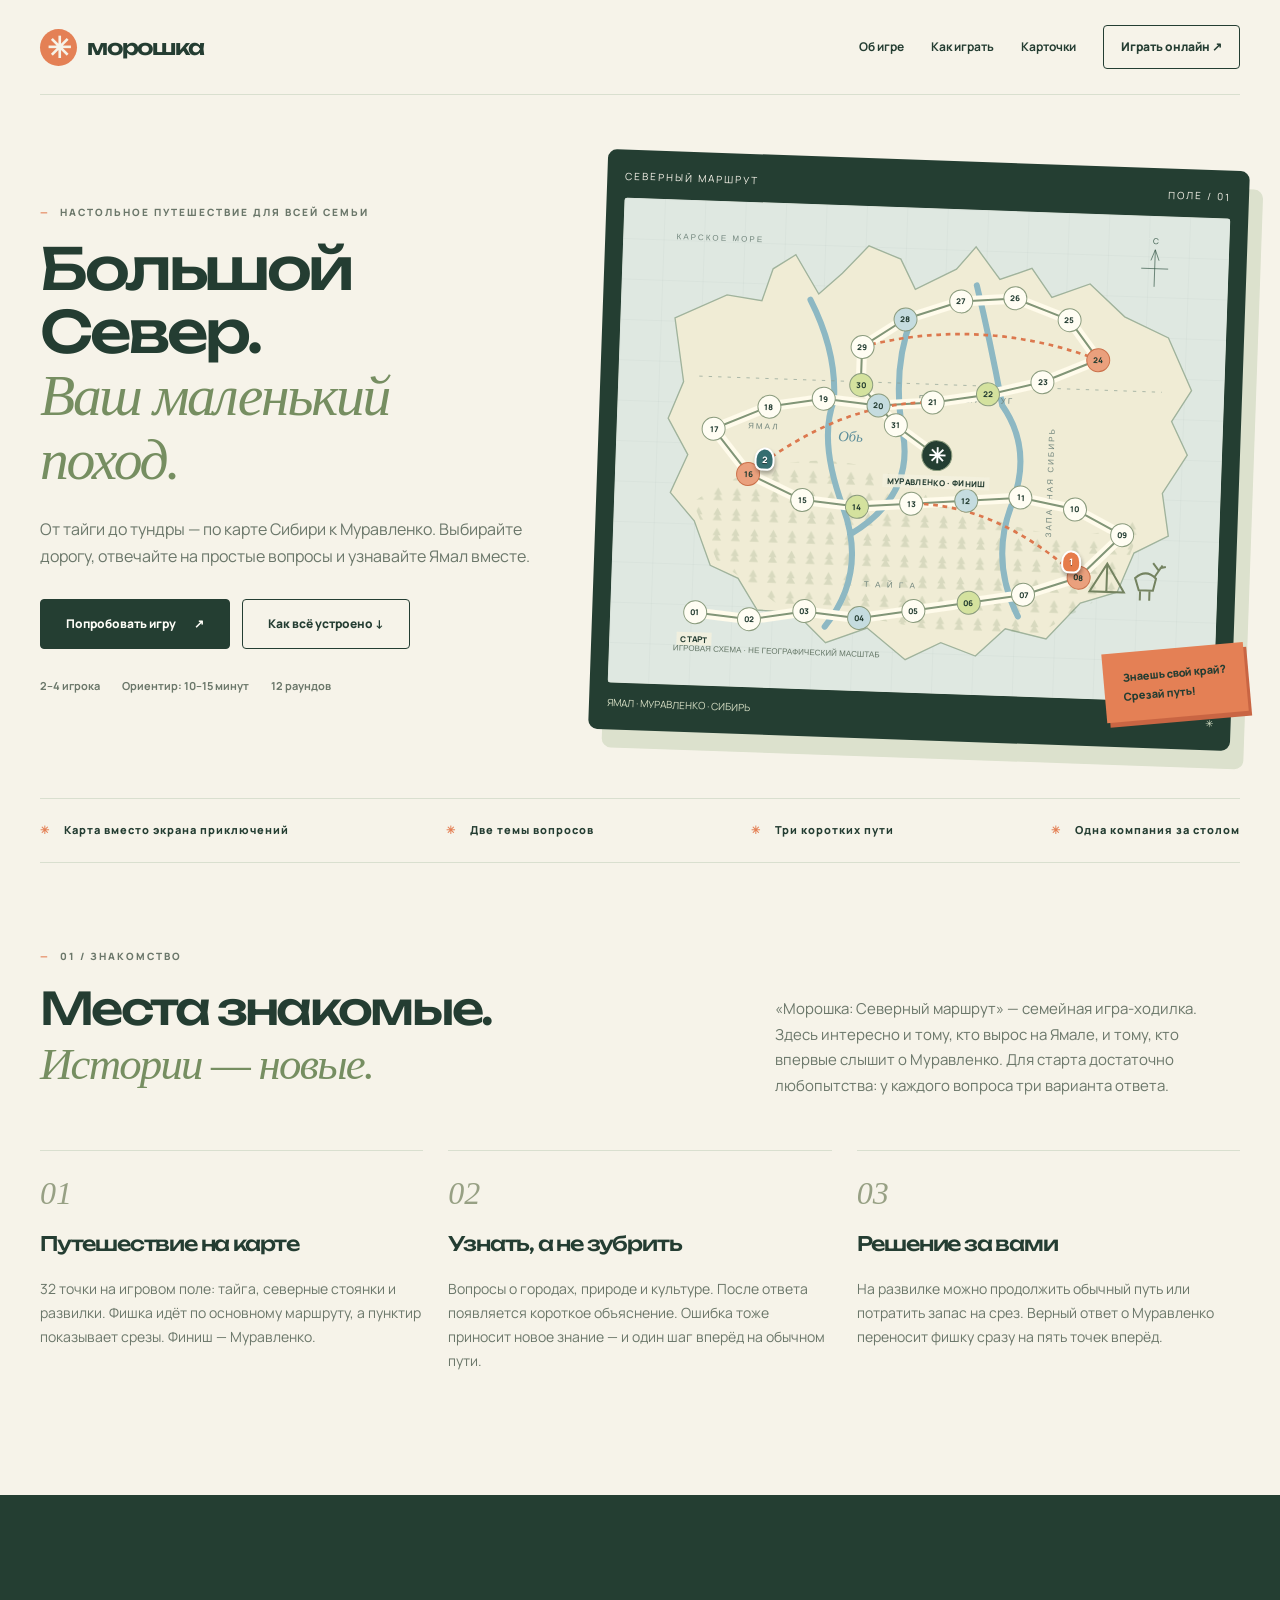
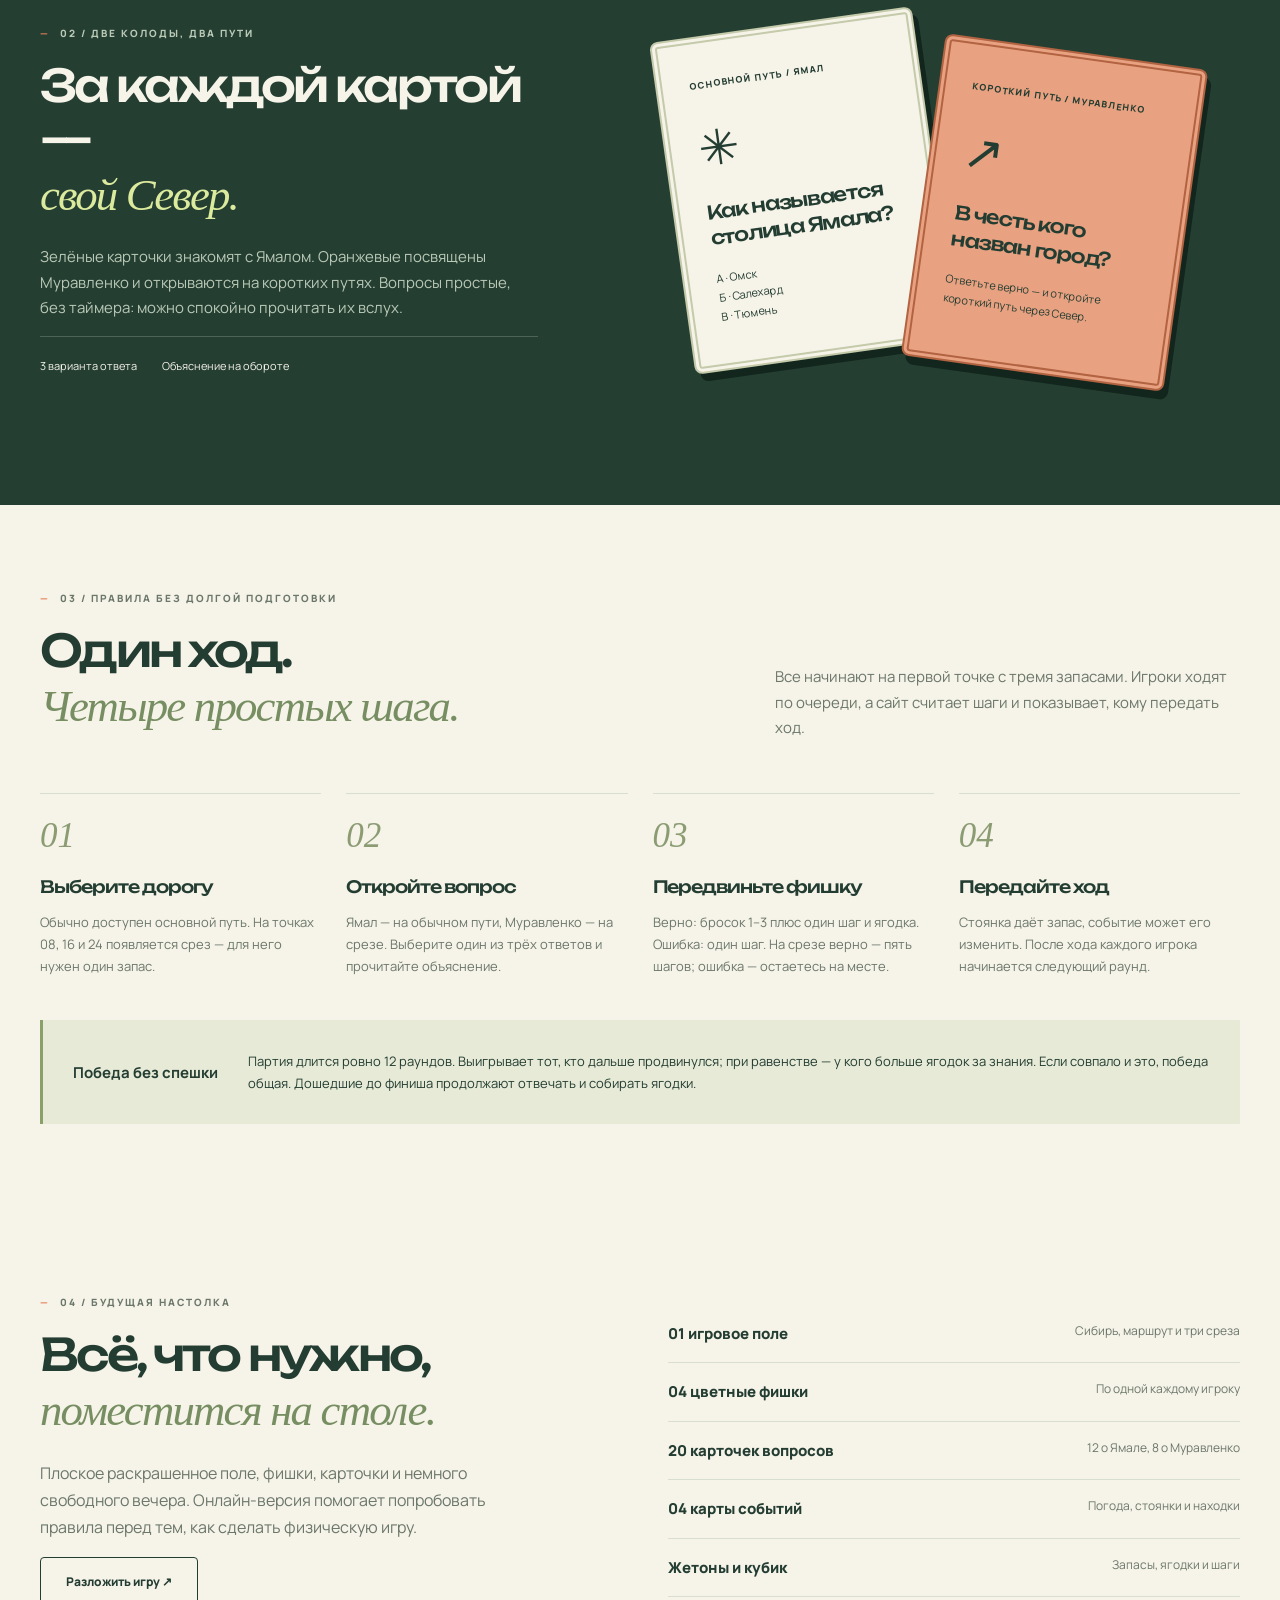
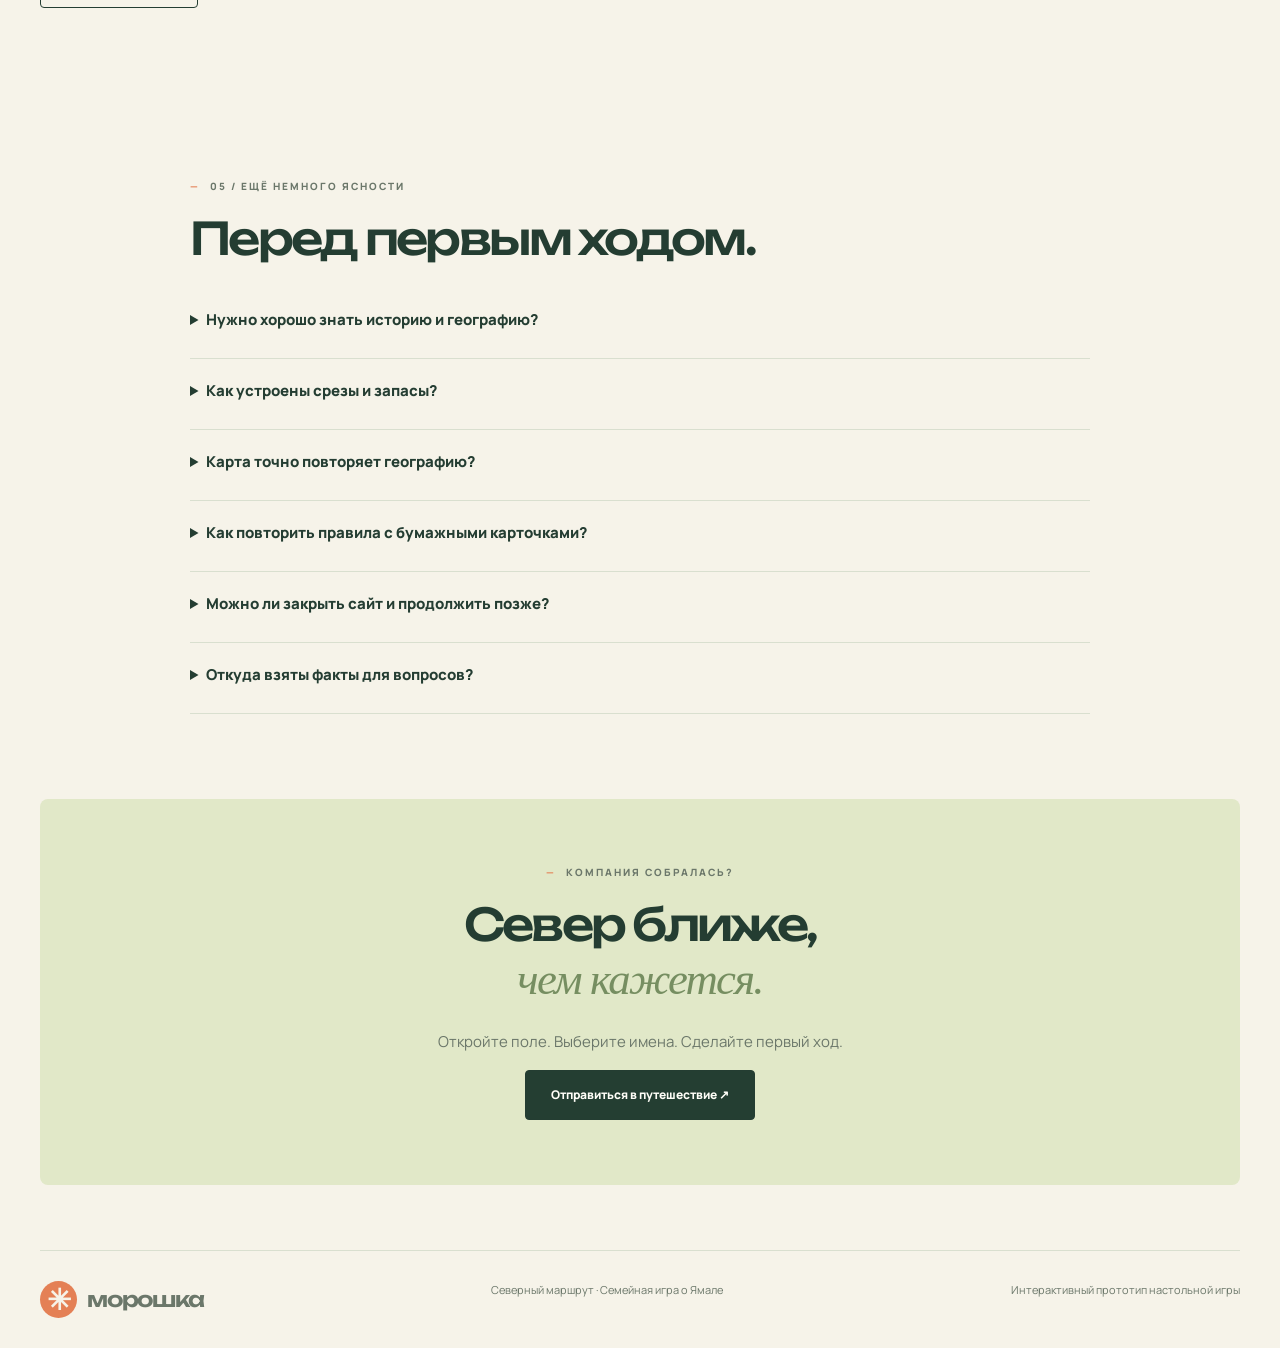
==== commit be998f97: "Add game presentation homepage and separate playable Siberian route" ====
--- a/index.html
+++ b/index.html
@@ -1,87 +1,7 @@
-<!doctype html>
-<html lang="ru">
-<head>
-<meta charset="utf-8"><meta name="viewport" content="width=device-width,initial-scale=1">
-<meta name="theme-color" content="#f6e6b6"><meta name="description" content="Семейная настольная игра Морошка: яркое путешествие по Ямалу с вопросами, приключениями и коротким путём к Муравленко.">
-<title>Морошка 🍓 — семейное приключение на Севере</title>
-<link rel="preconnect" href="https://fonts.googleapis.com"><link rel="preconnect" href="https://fonts.gstatic.com" crossorigin>
-<link href="https://fonts.googleapis.com/css2?family=Manrope:wght@400;500;600;700;800&family=Unbounded:wght@400;500;600;700&display=swap" rel="stylesheet">
-<style>
-:root{--bg:#f3f0e7;--ink:#1d2b24;--forest:#1d382c;--forest2:#294b3a;--lime:#d9ed7a;--orange:#ef8058;--muted:#7a8176;--line:#d8d7ca;--card:#fffdf6;--blue:#c9ddd6}*{box-sizing:border-box}html{scroll-behavior:smooth}body{margin:0;background:var(--bg);color:var(--ink);font-family:Manrope,sans-serif}button,input{font:inherit}button{cursor:pointer}button:focus-visible,input:focus-visible{outline:3px solid var(--orange);outline-offset:3px}.hidden{display:none!important}.wrap{width:min(1320px,calc(100% - 36px));margin:auto}.top{display:flex;align-items:center;justify-content:space-between;padding:18px 0;border-bottom:1px solid var(--line)}.brand{display:flex;align-items:center;gap:10px;font-family:Unbounded,sans-serif;font-size:17px;letter-spacing:-.07em}.berry{width:32px;height:32px;display:grid;place-items:center;border-radius:50%;background:var(--orange);color:white;font-size:19px}.top-right{font-size:10px;text-transform:uppercase;letter-spacing:.13em;color:var(--muted);font-weight:800}.hero{display:grid;grid-template-columns:1fr .9fr;gap:32px;align-items:center;padding:45px 0 48px}.kicker{font-size:10px;font-weight:800;letter-spacing:.16em;text-transform:uppercase;color:var(--muted);display:flex;gap:9px;align-items:center}.kicker:before{content:"";width:20px;height:2px;background:var(--orange)}h1,h2,h3,p{margin-top:0}h1{font:500 clamp(40px,6vw,75px)/1.04 Unbounded,sans-serif;letter-spacing:-.09em;margin:20px 0}h1 em,.serif{font-family:Georgia,serif;color:#71875b;font-weight:400;letter-spacing:-.07em}.intro{max-width:520px;font-size:14px;line-height:1.8;color:#626b60}.btn{border:1px solid var(--ink);border-radius:999px;padding:14px 20px;background:transparent;color:var(--ink);font-size:11px;font-weight:800;letter-spacing:.06em;text-transform:uppercase;transition:.2s}.btn:hover{transform:translateY(-2px)}.btn.primary{background:var(--forest);color:white;border-color:var(--forest)}.btn.lime{background:var(--lime);border-color:var(--lime)}.btn:disabled{opacity:.35;cursor:not-allowed;transform:none}.hero-actions{display:flex;gap:10px;flex-wrap:wrap;margin-top:25px}.hero-visual{min-height:310px;border-radius:10px;background:var(--forest);color:var(--bg);position:relative;overflow:hidden;padding:26px;display:flex;flex-direction:column;justify-content:space-between}.hero-visual:before{content:"";position:absolute;width:340px;height:340px;border:1px solid #ffffff30;border-radius:50%;right:-30px;top:-80px;box-shadow:0 0 0 35px #ffffff08,0 0 0 75px #ffffff05}.hero-visual:after{content:"";position:absolute;width:230px;height:130px;background:var(--lime);border-radius:60% 40% 0 0;bottom:-60px;right:-15px;transform:rotate(-22deg)}.hero-visual .tiny{position:relative;z-index:1;font-size:9px;letter-spacing:.15em;font-weight:800}.hero-visual strong{position:relative;z-index:1;font:500 clamp(28px,4vw,48px)/1.08 Unbounded,sans-serif;letter-spacing:-.08em}.hero-visual strong em{font:italic 1.08em Georgia,serif;color:var(--lime)}.route-mini{position:relative;z-index:1;display:flex;gap:7px;align-items:center;margin-top:20px}.route-mini span{height:8px;width:8px;border-radius:50%;background:var(--orange);box-shadow:0 0 0 5px #ef805820}.route-mini i{height:1px;width:30px;background:#ffffff60}.section-title{display:flex;justify-content:space-between;gap:20px;align-items:end;margin:30px 0 17px}.section-title h2{font:500 clamp(22px,3vw,32px)/1.2 Unbounded,sans-serif;letter-spacing:-.07em;margin:10px 0 0}.section-title p{max-width:360px;font-size:11px;line-height:1.6;color:var(--muted);margin:0}.game-shell{background:var(--forest);border-radius:12px;padding:14px;color:var(--bg);box-shadow:0 20px 60px #17291f15}.game-topline{display:flex;justify-content:space-between;gap:12px;align-items:center;padding:7px 7px 15px}.game-name{font:500 14px Unbounded,sans-serif;letter-spacing:-.06em}.game-name span{color:var(--lime)}.round-pill{font-size:9px;letter-spacing:.1em;text-transform:uppercase;border:1px solid #ffffff30;border-radius:99px;padding:8px 10px;color:#d2d9cf}.game-layout{display:grid;grid-template-columns:minmax(0,1.45fr) minmax(290px,.75fr);gap:12px}.board{background:#e5e7d8;border-radius:8px;padding:15px;position:relative;overflow:hidden;color:var(--ink);min-height:550px}.board-head{display:flex;justify-content:space-between;align-items:start;gap:10px;position:relative;z-index:1}.board-head h3{font:500 16px Unbounded,sans-serif;letter-spacing:-.06em;margin:0}.board-head p{font-size:9px;color:#6f786c;margin:7px 0 0}.north-star{font-size:27px;color:var(--orange)}.route-board{position:relative;min-height:470px;margin-top:15px;background:linear-gradient(155deg,#bce9ed 0%,#d7f0df 39%,#f8e8b4 100%);border:3px solid #fff9df;border-radius:24px;overflow:hidden;isolation:isolate;box-shadow:0 5px 0 #a6c6a8,inset 0 0 0 2px #8ec5b6,inset 0 0 40px #fff9d8}.route-board:before{content:"";position:absolute;inset:0;background:radial-gradient(ellipse at 28% 26%,#ffffffb8 0,transparent 42%),radial-gradient(#ffffff70 1.5px,transparent 1.5px);background-size:auto,23px 23px;pointer-events:none}.route-board:after{content:"✦ УРА, МЫ НА СЕВЕРЕ! ✦";position:absolute;right:12px;bottom:10px;z-index:2;color:#315b50b8;font:800 8px Manrope,sans-serif;letter-spacing:.08em;pointer-events:none}.map-stamp{position:absolute;top:14px;left:15px;z-index:2;color:#315c52;background:#fff8d9e8;border:2px solid #fff;border-radius:99px;padding:7px 10px;font:800 8px Manrope,sans-serif;letter-spacing:.06em;box-shadow:0 2px 0 #93c4b0}.map-compass{position:absolute;right:13px;top:11px;z-index:2;font-size:27px;color:#f08b5d;text-align:center;line-height:1;text-shadow:0 2px #fff}.map-compass small{display:block;font:800 8px Manrope,sans-serif;letter-spacing:.08em;color:#315c52}.map-region{position:absolute;z-index:1;font:800 8px Manrope,sans-serif;letter-spacing:.08em;color:#397d86;opacity:.95;pointer-events:none;text-shadow:0 1px #ffffff}.region-west{top:21%;left:8%;transform:rotate(-15deg);color:#567e89}.region-east{top:44%;right:4%;writing-mode:vertical-rl}.region-south{bottom:7%;left:39%;font-size:7px}.map-contour{fill:none;stroke:#6db89a;stroke-width:2;opacity:.65;stroke-dasharray:5 7}.map-sticker{position:absolute;z-index:2;pointer-events:none;filter:drop-shadow(0 2px 0 #ffffffaa);font-size:25px;line-height:1}.sticker-tree{left:4%;top:35%;transform:rotate(-9deg)}.sticker-berry{left:35%;top:15%;font-size:22px}.sticker-tent{right:9%;bottom:20%;font-size:28px}.sticker-reindeer{left:42%;bottom:16%;font-size:26px}.sticker-cloud{left:53%;top:7%;font-size:25px;opacity:.85}.region-east{top:45%;right:4%;writing-mode:vertical-rl}.region-south{bottom:7%;left:39%;font-size:7px}.route-svg{position:absolute;inset:0;width:100%;height:100%;pointer-events:none;z-index:1}.siberia-shape{fill:#a8d99b;stroke:#70b18a;stroke-width:2;opacity:.88;stroke-linejoin:round}.map-river{fill:none;stroke:#54b9df;stroke-width:5;opacity:1;stroke-linecap:round;stroke-linejoin:round;filter:drop-shadow(0 1px #fff)}.route-line{fill:none;stroke:#8fae83;stroke-width:5;stroke-linecap:round;stroke-linejoin:round;opacity:.75;stroke-dasharray:2 1;transition:opacity .25s,stroke-width .25s}.route-line-base{fill:none;stroke:#fff8d9;stroke-width:12;stroke-linecap:round;stroke-linejoin:round;opacity:1}.route-line.active{stroke-width:8;opacity:1;filter:drop-shadow(0 3px 0 #ffffffaa)}.route-line.route-trassa{stroke:#f07854}.route-line.route-zimnik{stroke:#7aaf56}.route-line.route-reka{stroke:#399fc7}.node{position:absolute;transform:translate(-50%,-50%);width:30px;height:30px;border-radius:42% 58% 50% 50%;border:3px solid #fff;background:#fff8d9;display:grid;place-items:center;font-size:10px;font-weight:900;z-index:3;box-shadow:0 3px 0 #6da17d,0 5px 10px #243c2b18;transition:left .3s,top .3s}.node.special{background:#ffe783;border-color:#fff}.node.event{background:#ffb59c;border-color:#fff}.node.start{background:#3d9b70;color:white;border-color:#fff}.node.finish{width:42px;height:42px;background:#f07854;color:#fff;border-color:#fff;font-size:17px;box-shadow:0 4px 0 #b34e3c,0 6px 12px #243c2b25}.node.visited{background:#c3d7bd}.node-label{position:absolute;transform:translate(-50%,0);z-index:3;font-size:9px;font-weight:900;white-space:nowrap;color:#284e42;text-align:center;text-shadow:-1px -1px #fff,1px -1px #fff,-1px 1px #fff,1px 1px #fff;letter-spacing:-.02em}.player-pawns{position:absolute;z-index:4;display:flex;gap:2px;top:-5px;left:50%;transform:translateX(-50%)}.pawn{width:12px;height:12px;border:2px solid #fff;border-radius:50%;box-shadow:0 1px 3px #1d382c55}.map-legend{display:flex;gap:12px;flex-wrap:wrap;font-size:9px;color:#667062;margin-top:9px}.map-legend span{display:flex;align-items:center;gap:5px}.dot{width:8px;height:8px;border-radius:50%;display:inline-block;background:var(--lime)}.dot.orange{background:var(--orange)}.dot.green{background:var(--forest)}.route-choices{display:grid;grid-template-columns:repeat(3,minmax(0,1fr));gap:8px;margin-top:12px}.route-choice{appearance:none;text-align:left;min-width:0;border:1px solid #ffffff25;background:#172c23;border-radius:7px;color:#e9eee4;padding:11px 10px;cursor:pointer;transition:transform .18s,border-color .18s,background .18s}.route-choice:hover{transform:translateY(-2px)}.route-choice.selected{background:#254637;border-color:#d8e89b;box-shadow:inset 0 0 0 1px #d8e89b55}.route-choice b{display:block;font-size:11px;margin-bottom:5px}.route-choice small{display:block;font-size:9px;line-height:1.45;color:#b9c9b8}.route-choice .route-mark{display:block;width:26px;height:3px;border-radius:3px;margin-bottom:8px}.route-choice[data-route="trassa"] .route-mark{background:#d87550}.route-choice[data-route="zimnik"] .route-mark{background:#8fb58d}.route-choice[data-route="reka"] .route-mark{background:#7db5ca}.route-tip{font-size:10px;color:#aebfad;margin:8px 1px 0;line-height:1.5}.resources{display:block}.resource{display:flex;align-items:center;gap:13px;padding:13px;border:1px solid #ffffff19;border-radius:7px;text-align:left;background:linear-gradient(100deg,#ffffff08,transparent)}.resource .ico{font-size:24px}.resource b{display:block;font:500 22px Unbounded,sans-serif}.resource small{display:block;font-size:8px;color:#b9c8b9;text-transform:uppercase;letter-spacing:.12em;margin-top:3px}.supply-meter{height:6px;background:#ffffff16;border-radius:8px;overflow:hidden;margin-top:10px}.supply-meter span{display:block;height:100%;width:50%;background:#d9ed7a;border-radius:8px;transition:width .25s}.side .panel:has(.resources){background:#1c3328}.node{position:absolute;transform:translate(-50%,-50%);width:31px;height:31px;border-radius:50%;border:2px solid #84947b;background:#f8f6eb;display:grid;place-items:center;font-size:9px;font-weight:800;z-index:2;box-shadow:0 2px 0 #b9c2ae}.node.special{background:var(--lime);border-color:#899b54}.node.event{background:#f4b59a;border-color:#d97a55}.node.start{background:var(--forest);color:white;border-color:var(--forest)}.node.finish{width:42px;height:42px;background:var(--orange);color:#fff;border-color:#d66543;font-size:16px}.node.visited{background:#c3d7bd}.node-label{position:absolute;transform:translate(-50%,0);z-index:2;font-size:8px;font-weight:800;white-space:nowrap;color:#445442;text-align:center}.player-pawns{position:absolute;z-index:4;display:flex;gap:2px;top:-5px;left:50%;transform:translateX(-50%)}.pawn{width:12px;height:12px;border:2px solid #fff;border-radius:50%;box-shadow:0 1px 3px #1d382c55}.map-legend{display:flex;gap:12px;flex-wrap:wrap;font-size:9px;color:#667062;margin-top:9px}.map-legend span{display:flex;align-items:center;gap:5px}.dot{width:8px;height:8px;border-radius:50%;display:inline-block;background:var(--lime)}.dot.orange{background:var(--orange)}.dot.green{background:var(--forest)}.side{display:flex;flex-direction:column;gap:12px}.panel{background:#284536;border:1px solid #ffffff14;border-radius:8px;padding:15px}.panel-head{display:flex;align-items:center;justify-content:space-between;gap:8px;margin-bottom:12px}.panel-head h3{font:500 12px Unbounded,sans-serif;margin:0;letter-spacing:-.04em}.label{font-size:8px;color:#b9c8b9;text-transform:uppercase;letter-spacing:.12em;font-weight:800}.players-list{display:grid;gap:7px}.player-row{display:flex;align-items:center;gap:9px;padding:9px;border-radius:5px;background:#ffffff08;border:1px solid #ffffff10}.player-row.active{background:#d9ed7a17;border-color:var(--lime)}.player-avatar{width:26px;height:26px;border-radius:50%;display:grid;place-items:center;font-size:10px;font-weight:800;color:var(--forest);flex-shrink:0}.player-details{flex:1;min-width:0}.player-details b{display:block;font-size:10px}.player-details small{font-size:8px;color:#b9c8b9}.player-score{text-align:right;font:500 13px Unbounded,sans-serif;color:var(--lime)}.player-score small{display:block;font:700 7px Manrope,sans-serif;color:#b9c8b9;letter-spacing:.1em}.turn-box{background:var(--lime);color:var(--ink);border-radius:8px;padding:16px}.turn-label{font-size:8px;letter-spacing:.14em;text-transform:uppercase;font-weight:800;opacity:.65}.turn-box h3{font:500 18px Unbounded,sans-serif;letter-spacing:-.07em;margin:8px 0}.turn-box p{font-size:10px;line-height:1.6;margin:0 0 13px;color:#4f5b42}.turn-box .btn{width:100%;background:var(--forest);border-color:var(--forest);color:#fff}.turn-box .btn:disabled{opacity:.4}.resources{display:grid;grid-template-columns:repeat(3,1fr);gap:7px}.resource{padding:9px 7px;border:1px solid #ffffff19;border-radius:5px;text-align:center}.resource .ico{font-size:17px}.resource b{display:block;font:500 14px Unbounded,sans-serif;margin-top:5px}.resource small{display:block;font-size:7px;color:#b9c8b9;text-transform:uppercase;letter-spacing:.08em;margin-top:3px}.log{max-height:115px;overflow:auto;display:flex;flex-direction:column;gap:7px}.log-entry{display:flex;gap:8px;font-size:9px;line-height:1.5;color:#d5ddd2}.log-entry:before{content:"↳";color:var(--lime);font-weight:800}.log-entry:first-child{color:white}.log-empty{font-size:10px;color:#b9c8b9}.game-bottom{display:flex;justify-content:space-between;align-items:center;gap:12px;padding:13px 5px 2px;font-size:9px;color:#bdc9bd}.game-bottom button{background:none;border:0;color:#d9ed7a;font-size:9px;font-weight:800;text-transform:uppercase;letter-spacing:.08em}.how-grid{display:grid;grid-template-columns:repeat(4,1fr);gap:12px;margin:18px 0 75px}.how-card{border-top:1px solid var(--line);padding:17px 5px}.how-card b{font:500 12px Unbounded,sans-serif}.how-card p{font-size:11px;line-height:1.7;color:var(--muted);margin:10px 0 0}.footer{padding:20px 0 30px;border-top:1px solid var(--line);display:flex;justify-content:space-between;gap:12px;color:var(--muted);font-size:9px}.modal-backdrop{position:fixed;inset:0;z-index:20;background:#13241ed9;display:grid;place-items:center;padding:18px;backdrop-filter:blur(8px)}.modal{width:min(500px,100%);background:var(--bg);color:var(--ink);border-radius:10px;padding:clamp(22px,5vw,36px);box-shadow:0 25px 80px #0004;max-height:90vh;overflow:auto}.modal h2{font:500 clamp(25px,5vw,36px)/1.15 Unbounded,sans-serif;letter-spacing:-.08em;margin:14px 0}.modal p{font-size:12px;line-height:1.7;color:var(--muted)}.field-label{display:block;font-size:9px;font-weight:800;letter-spacing:.1em;text-transform:uppercase;margin:17px 0 8px}.count-options{display:flex;gap:8px}.count-btn{flex:1;border:1px solid var(--line);background:transparent;border-radius:6px;padding:12px;font-weight:800}.count-btn.selected{background:var(--forest);border-color:var(--forest);color:white}.names{display:grid;gap:8px}.names input{width:100%;border:1px solid var(--line);background:#fffdf6;padding:12px;border-radius:5px;font-size:12px}.modal-actions{display:flex;gap:8px;margin-top:22px}.modal-actions .btn{flex:1}.question-modal{width:min(560px,100%)}.card-top{display:flex;justify-content:space-between;align-items:center;gap:12px}.category{font-size:9px;font-weight:800;letter-spacing:.13em;text-transform:uppercase;color:#6b8053}.card-number{font-size:9px;color:var(--muted)}.question-modal h2{font-size:clamp(22px,4.5vw,32px);margin:22px 0}.answers{display:grid;gap:9px}.answer{width:100%;display:flex;align-items:center;gap:12px;text-align:left;border:1px solid var(--line);border-radius:6px;padding:13px;background:#fffdf6;font-size:12px;transition:.15s}.answer .letter{width:25px;height:25px;border-radius:50%;display:grid;place-items:center;background:#e8e9dc;font-size:10px;font-weight:800;flex-shrink:0}.answer:hover:not(:disabled){border-color:#6b8053;transform:translateX(2px)}.answer.correct{background:#e1edc9;border-color:#76914c}.answer.wrong{background:#f8d8ca;border-color:#e07d57}.answer:disabled{cursor:default}.feedback{border-radius:6px;padding:13px;margin-top:13px;font-size:11px;line-height:1.7;background:#e8e9dc}.feedback strong{display:block;font-size:12px;margin-bottom:3px}.feedback.good{background:#e1edc9}.feedback.bad{background:#f8d8ca}.feedback .event-title{font:500 13px Unbounded,sans-serif;margin-bottom:5px}.modal-full-btn{width:100%;margin-top:13px}.end-score{display:grid;gap:8px;margin:20px 0}.end-row{display:flex;align-items:center;justify-content:space-between;padding:12px;border:1px solid var(--line);border-radius:5px;font-size:12px}.end-row strong{font:500 14px Unbounded,sans-serif}.toast{position:fixed;bottom:18px;left:50%;transform:translate(-50%,20px);opacity:0;pointer-events:none;z-index:50;background:var(--lime);padding:12px 18px;border-radius:99px;font-size:11px;font-weight:800;transition:.2s}.toast.show{opacity:1;transform:translate(-50%,0)}
-@media(max-width:900px){.hero{grid-template-columns:1fr .8fr;gap:20px}.game-layout{grid-template-columns:1fr}.board{min-height:510px}.route-board{min-height:450px}.side{display:grid;grid-template-columns:1fr 1fr}.side .turn-box{grid-row:span 2}.side .panel:last-child{grid-column:1/-1}.how-grid{grid-template-columns:repeat(2,1fr)}}@media(max-width:560px){.route-board{min-height:350px}.route-choices{gap:5px}.route-choice{padding:9px 7px}.route-choice b{font-size:10px}.route-choice small{font-size:8px}.map-stamp{font-size:6px;letter-spacing:.08em}.node{width:25px;height:25px}.node-label{font-size:7px}.side{display:flex}.side .turn-box{grid-row:auto}.side .panel:last-child{grid-column:auto}}@media(max-width:600px){.wrap{width:calc(100% - 22px)}.top{padding:13px 0}.top-right{font-size:8px}.hero{grid-template-columns:1fr;padding:34px 0 22px}.hero-visual{min-height:240px}.hero-visual strong{font-size:32px}.intro{font-size:12px}.section-title{display:block;margin-top:30px}.section-title p{margin-top:10px}.game-shell{padding:7px;border-radius:9px}.game-topline{padding:8px 5px 12px}.game-name{font-size:11px}.round-pill{font-size:7px;padding:7px}.board{padding:10px;min-height:420px}.route-board{min-height:340px}.node{width:26px;height:26px;font-size:8px}.node.finish{width:35px;height:35px}.node-label{font-size:7px}.side{grid-template-columns:1fr;gap:8px}.side .turn-box{grid-row:auto}.side .panel:last-child{grid-column:auto}.panel{padding:12px}.players-list{grid-template-columns:1fr 1fr}.player-row{padding:7px}.player-score{font-size:11px}.turn-box{padding:13px}.turn-box h3{font-size:16px}.resources{gap:5px}.game-bottom{font-size:8px}.how-grid{gap:10px;margin-bottom:45px}.how-card p{font-size:10px}.footer{flex-wrap:wrap}.footer span:last-child{width:100%}}.route-board{background:linear-gradient(155deg,#bce9ed 0%,#d7f0df 39%,#f8e8b4 100%);border:3px solid #fff9df;border-radius:24px;box-shadow:0 5px 0 #a6c6a8,inset 0 0 0 2px #8ec5b6,inset 0 0 40px #fff9d8}.node{border:3px solid #fff;border-radius:42% 58% 50% 50%;box-shadow:0 3px 0 #6da17d,0 5px 10px #243c2b18}.node.special{background:#ffe783;border-color:#fff}.node.event{background:#ffb59c;border-color:#fff}.node.start{background:#3d9b70;color:white;border-color:#fff}.node.finish{background:#f07854;border-color:#fff;box-shadow:0 4px 0 #b34e3c,0 6px 12px #243c2b25}.node-label{font-size:9px;color:#284e42;text-shadow:-1px -1px #fff,1px -1px #fff,-1px 1px #fff,1px 1px #fff}.map-sticker{position:absolute;z-index:2;pointer-events:none;filter:drop-shadow(0 2px 0 #ffffffaa);font-size:25px;line-height:1}.sticker-tree{left:4%;top:35%;transform:rotate(-9deg)}.sticker-berry{left:35%;top:15%;font-size:22px}.sticker-tent{right:9%;bottom:20%;font-size:28px}.sticker-reindeer{left:42%;bottom:16%;font-size:26px}.sticker-cloud{left:53%;top:7%;font-size:25px;opacity:.85}@media(prefers-reduced-motion:reduce){*,*:before,*:after{animation:none!important;transition:none!important;scroll-behavior:auto!important}}
-</style></head>
-<body>
-<header class="wrap top"><a class="brand" href="#top"><span class="berry">✳</span>морошка</a><div class="top-right">Настольные игры · Выпуск 001</div></header>
-<main id="top">
-<section class="wrap hero"><div><div class="kicker">Семейная игра-приключение</div><h1>Северный<br><em>маршрут.</em></h1><p class="intro">Собирайте семью за одним экраном и отправляйтесь в яркое путешествие по Ямалу! Отвечайте на вопросы, встречайте оленей, переживайте метели и ищите короткий путь к финишу.</p><div class="hero-actions"><button class="btn primary" id="heroPlay">▶ Начать игру</button><a class="btn" href="#rules">Как играть ↓</a></div></div><div class="hero-visual"><div class="tiny">МОРОШКА / ПОЛЕ 001</div><strong>Твоя дорога.<br><em>Твои правила.</em></strong><div class="route-mini"><span></span><i></i><span></span><i></i><span></span><i></i><span></span></div></div></section>
-<section class="wrap" id="play"><div class="section-title"><div><div class="kicker">Игровой стол</div><h2>Партия начинается здесь.</h2></div><p>Создай игроков и нажми «Тянуть карту». Каждый ход меняет положение на маршруте.</p></div>
-<div class="game-shell"><div class="game-topline"><div class="game-name">СЕВЕРНЫЙ <span>МАРШРУТ</span></div><div class="round-pill" id="roundPill">ПАРТИЯ НЕ НАЧАТА</div></div><div class="game-layout"><div class="board"><div class="board-head"><div><h3>Приключение по Ямалу</h3><p>24 весёлых шага до победы!</p></div><div class="north-star">✳</div></div><div class="route-board" id="routeBoard"><div class="map-stamp">🍓 МОРОШКА · СЕВЕРНОЕ ПРИКЛЮЧЕНИЕ</div><div class="map-compass">☀️<small>СЕВЕР</small></div><div class="map-region region-west">🌊 КАРСКОЕ МОРЕ</div><div class="map-region region-east">ЗЕЛЁНАЯ ТУНДРА</div><div class="map-region region-south">🏕️ КРАЙ ПРИКЛЮЧЕНИЙ</div><div class="map-sticker sticker-tree">🌲</div><div class="map-sticker sticker-berry">🫐</div><div class="map-sticker sticker-tent">🏕️</div><div class="map-sticker sticker-reindeer">🦌</div><div class="map-sticker sticker-cloud">☁️</div><svg class="route-svg" id="routeSvg" viewBox="0 0 600 470" preserveAspectRatio="none"><defs><pattern id="mapGrid" width="34" height="34" patternUnits="userSpaceOnUse"><path d="M34 0H0V34" fill="none" stroke="#829b7d" stroke-width=".5" opacity=".22"/></pattern></defs><circle cx="500" cy="90" r="35" fill="#ffe78a" opacity=".95"/><path d="M465 90 Q500 58 535 90 Q500 122 465 90Z" fill="#fff5bc" opacity=".7"/><path class="siberia-shape" d="M68 125 L105 88 L155 79 L192 55 L239 69 L267 42 L318 57 L354 43 L396 68 L443 61 L489 91 L525 119 L505 151 L535 177 L506 211 L477 224 L464 260 L429 281 L409 316 L379 343 L347 337 L322 368 L286 355 L260 326 L226 323 L202 288 L173 270 L151 232 L118 218 L101 186 L74 165 Z"/><path class="map-contour" d="M92 143 C132 99 194 101 228 133 S294 166 331 121 S414 92 472 130"/><path class="map-contour" d="M110 179 C153 140 205 147 241 177 S310 205 348 162 S423 137 493 174"/><path class="map-contour" d="M147 229 C191 197 231 204 264 231 S335 260 369 222 S425 202 469 231"/><path class="map-river" d="M151 102 C173 145 144 170 190 202 S233 248 221 284 S262 321 285 345"/><path class="map-river" d="M330 76 C303 117 355 151 333 190 S362 241 342 273 S359 314 347 337"/><path id="basePath" class="route-line-base" d=""/><path id="trassaPath" class="route-line route-trassa" d=""/><path id="zimnikPath" class="route-line route-zimnik" d=""/><path id="rekaPath" class="route-line route-reka" d=""/></svg><div id="nodes"></div></div><div class="map-legend"><span><i class="dot green"></i> Старт</span><span><i class="dot"></i> Стоянка</span><span><i class="dot orange"></i> Событие</span><span>✳ Финиш</span></div><div class="route-choices" id="routeChoices"><button class="route-choice selected" data-route="trassa"><span class="route-mark"></span><b>01 · Основной путь</b><small>Средний маршрут · вопросы о Ямале</small></button><button class="route-choice" data-route="zimnik"><span class="route-mark"></span><b>02 · Короткий срез</b><small>Только на развилке · вопросы о Муравленко</small></button><button class="route-choice" data-route="reka"><span class="route-mark"></span><b>03 · Дальний обход</b><small>Дольше, зато вопросы о России</small></button></div><p class="route-tip">Трасса — основной маршрут через Ямал. На развилке у Ноябрьска можно срезать к Муравленко; у Муравленко — выбрать дальний обход. Цветная линия показывает выбранный участок.</p></div>
-<aside class="side"><div class="panel"><div class="panel-head"><h3>Участники</h3><span class="label" id="playerCountLabel">0 игроков</span></div><div class="players-list" id="playersList"><div class="log-empty">Создай партию, чтобы добавить игроков.</div></div></div><div class="turn-box"><div class="turn-label" id="turnLabel">Ожидаем старт</div><h3 id="turnTitle">Готов к пути?</h3><p id="turnDescription">Позови семью, выбери фишки и отправляйся в северное приключение.</p><button class="btn" id="drawBtn">Настроить партию ↗</button></div><div class="panel"><div class="panel-head"><h3>Запас отряда</h3><span class="label">Единый ресурс</span></div><div class="resources"><div class="resource"><div class="ico">◈</div><div style="flex:1"><b id="supplyValue">—</b><small>Запас пути · максимум 8</small><div class="supply-meter"><span id="supplyMeter"></span></div></div></div></div></div><div class="panel"><div class="panel-head"><h3>Хроника пути</h3><span class="label">Последние события</span></div><div class="log" id="log"><div class="log-empty">Твои решения появятся здесь.</div></div></div></aside></div><div class="game-bottom"><span id="gameHint">Каждый правильный ответ приближает к финишу.</span><button id="restartLink">↻ Новая партия</button></div></div></section>
-<section class="wrap" id="rules"><div class="section-title"><div><div class="kicker">Правила за минуту</div><h2>Знаешь — двигайся. Рискуешь — решай.</h2></div></div><div class="how-grid"><article class="how-card"><b>01 / Тяни карту</b><p>Каждый ход открывает новый вопрос о городах, природе, истории и культуре Севера.</p></article><article class="how-card"><b>02 / Отвечай</b><p>Верный ответ приносит очки и позволяет бросить кубик, чтобы продвинуть фишку.</p></article><article class="how-card"><b>03 / Прими событие</b><p>Ошибка запускает испытание: метель, потеря припасов или шанс выбраться без штрафа.</p></article><article class="how-card"><b>04 / Доберись первым</b><p>Первый игрок на финише выигрывает. Следи за запасами и используй особые стоянки.</p></article></div></section>
-</main><footer class="wrap footer"><a class="brand" href="#top"><span class="berry">✳</span>морошка</a><span>Настольные игры о местах, людях и приключениях.</span><span>СЕВЕРНЫЙ МАРШРУТ · ПРОТОТИП 001</span></footer>
-<div class="modal-backdrop hidden" id="setupModal"><div class="modal"><div class="kicker">Подготовка к путешествию</div><h2>Кто отправляется на Север?</h2><p>Выбери количество игроков и придумай имена. Каждый получит свою фишку и будет ходить по очереди на одном экране.</p><span class="field-label">Количество игроков</span><div class="count-options"><button class="count-btn selected" data-count="2">2 игрока</button><button class="count-btn" data-count="3">3 игрока</button><button class="count-btn" data-count="4">4 игрока</button></div><span class="field-label">Имена участников</span><div class="names" id="nameFields"></div><div class="modal-actions"><button class="btn" id="cancelSetup">Отмена</button><button class="btn primary" id="startGame">В путь ↗</button></div></div></div>
-<div class="modal-backdrop hidden" id="questionModal"><div class="modal question-modal"><div class="card-top"><span class="category" id="qCategory">Северный маршрут</span><span class="card-number" id="qNumber">КАРТА 001</span></div><h2 id="qText">Вопрос появится здесь</h2><div class="answers" id="answerList"></div><div class="feedback hidden" id="feedback" aria-live="polite"></div><button class="btn primary modal-full-btn hidden" id="continueBtn">Продолжить ход ↗</button></div></div>
-<div class="modal-backdrop hidden" id="eventModal"><div class="modal"><div class="card-top"><span class="category">Карта события</span><span class="card-number" id="eventTag">СОБЫТИЕ</span></div><h2 id="eventTitle">Северная метель</h2><p id="eventText"></p><div class="feedback" id="eventEffect"></div><button class="btn primary modal-full-btn" id="eventContinue">Принять последствия ↗</button></div></div>
-<div class="modal-backdrop hidden" id="endModal"><div class="modal"><div class="kicker">Маршрут пройден</div><h2 id="endTitle">Победа!</h2><p id="endCopy">Итоги путешествия</p><div class="end-score" id="endScore"></div><button class="btn primary modal-full-btn" id="playAgain">Сыграть ещё раз ↻</button></div></div>
-<div class="toast" id="toast"></div>
-<script>
-const questions=[
-{cat:"География",q:"В каком автономном округе находится город Муравленко?",a:["В Ямало-Ненецком","В Ханты-Мансийском","В Ненецком"],c:0,why:"Муравленко находится в Ямало-Ненецком автономном округе."},
-{cat:"Природа",q:"Как называется безлесная природная зона, характерная для севера ЯНАО?",a:["Саванна","Тундра","Степь"],c:1,why:"Тундра — природная зона с многолетней мерзлотой и низкой растительностью."},
-{cat:"Народы Севера",q:"Какое животное традиционно играет важную роль в жизни кочевых ненцев?",a:["Северный олень","Верблюд","Бизон"],c:0,why:"Оленеводство — важная часть традиционного уклада многих ненецких общин."},
-{cat:"География",q:"Какой город является административным центром ЯНАО?",a:["Ноябрьск","Муравленко","Салехард"],c:2,why:"Административный центр ЯНАО — город Салехард."},
-{cat:"Экономика",q:"Какой ресурс особенно важен для экономики Ямало-Ненецкого округа?",a:["Природный газ","Кофе","Оливки"],c:0,why:"ЯНАО — один из ключевых российских регионов добычи природного газа."},
-{cat:"Климат",q:"Что помогает почве оставаться промёрзшей на большой глубине в северных регионах?",a:["Муссоны","Многолетняя мерзлота","Песчаные бури"],c:1,why:"Многолетняя мерзлота — грунт, который сохраняет отрицательную температуру не менее двух лет."},
-{cat:"География",q:"Какой из этих городов находится в ЯНАО?",a:["Муравленко","Томск","Омск"],c:0,why:"Муравленко — город в Ямало-Ненецком автономном округе."},
-{cat:"Природа",q:"Какое явление можно увидеть зимой в северных широтах при подходящих условиях?",a:["Полярное сияние","Тропический циклон каждый день","Муссонный дождь"],c:0,why:"Полярное сияние возникает, когда заряженные частицы взаимодействуют с атмосферой."},
-{cat:"История",q:"Как лучше всего проверять местную историческую дату перед публикацией на игровой карте?",a:["Угадать по памяти","Сверить с музеем или архивом","Выбрать случайный год"],c:1,why:"Для точных местных дат лучше использовать музейные, архивные и официальные источники."},
-{cat:"Природа",q:"Что из перечисленного — ягода, название которой стало названием бренда?",a:["Морошка","Кедровый орех","Лиственница"],c:0,why:"Морошка — северная ягода янтарного цвета, растущая в том числе на болотистых территориях."},
-{cat:"География",q:"Как называется крупная река Западной Сибири, впадающая в Карское море?",a:["Обь","Волга","Дон"],c:0,why:"Обь — одна из крупнейших рек Западной Сибири."},
-{cat:"Культура",q:"Что такое чум в традиционной культуре народов Севера?",a:["Традиционное переносное жилище","Рыболовная сеть","Зимняя обувь"],c:0,why:"Чум — переносное жилище конической формы, которое используют некоторые народы Севера."},
-{cat:"География",q:"Какой океан омывает северное побережье Ямала?",a:["Индийский","Северный Ледовитый","Тихий"],c:1,why:"Ямал выходит к Карскому морю, относящемуся к Северному Ледовитому океану."},
-{cat:"Природа",q:"Как называется сезонный период, когда солнце не поднимается над горизонтом?",a:["Полярная ночь","Белая ночь","Сухой сезон"],c:0,why:"Полярная ночь бывает за полярным кругом в зимнюю часть года."},
-{cat:"География",q:"В какой части России расположен Ямало-Ненецкий автономный округ?",a:["На северо-западе европейской части","На севере Западной Сибири","На юге Дальнего Востока"],c:1,why:"ЯНАО расположен на севере Западной Сибири."},
-{route:"short",cat:"Муравленко",q:"Почему появился город Муравленко?",a:["Благодаря освоению нефтяных месторождений","Благодаря крупному морскому порту","Благодаря добыче золота"],c:0,why:"Развитие Муравленко связано с освоением нефтяных месторождений."},
-{route:"short",cat:"Муравленко",q:"В честь кого назван Муравленко?",a:["Полярного исследователя","Нефтяника Виктора Ивановича Муравленко","Первого космонавта"],c:1,why:"Город назван в честь Виктора Ивановича Муравленко."},
-{route:"short",cat:"Муравленко",q:"В каком году Муравленко получил статус города?",a:["1984","1990","2001"],c:1,why:"Муравленко получил статус города в 1990 году."},
-{route:"short",cat:"Муравленко",q:"Какой отраслью прежде всего известен Муравленко?",a:["Нефтедобычей","Судостроением","Выращиванием цитрусовых"],c:0,why:"Город развивался как один из центров нефтедобычи Ямала."},
-{route:"russia",cat:"Россия",q:"Какой город является столицей России?",a:["Санкт-Петербург","Москва","Казань"],c:1,why:"Москва — столица Российской Федерации."},
-{route:"russia",cat:"Россия",q:"Какой горный хребет традиционно считают границей между Европой и Азией?",a:["Уральские горы","Кавказ","Алтай"],c:0,why:"Уральские горы — традиционная географическая граница Европы и Азии."},
-{route:"russia",cat:"Россия",q:"Как называется самое глубокое озеро в мире, расположенное в России?",a:["Ладожское","Байкал","Онежское"],c:1,why:"Озеро Байкал — самое глубокое озеро мира."}
-];
-const events=[
-{title:"Северная метель",text:"Ветер замёл следы, и путь стал опасным.",effect:"Потеряй 1 запас пути. Если запаса нет — пропусти ход.",apply:p=>{if(state.resources.supply>0){state.resources.supply--;return "−1 запас пути."}p.stuck=true;return "Запас иссяк: пропусти следующий ход."}},
-{title:"Тёплая стоянка",text:"На старой стоянке путешественники делятся припасами.",effect:"Восстанови 2 единицы запаса.",apply:p=>{state.resources.supply=Math.min(8,state.resources.supply+2);return "+2 к запасу пути."}},
-{title:"Дорога переметена",text:"Короткий путь закрыло снегом. Придётся искать обход.",effect:"Отступи на одну клетку, но получи опыт.",apply:p=>{p.pos=Math.max(0,p.pos-1);p.score+=1;return "−1 шаг, +1 очко."}},
-{title:"Попутчик знает дорогу",text:"Местный житель подсказал незаметный обход.",effect:"Продвинься на одну дополнительную клетку.",apply:p=>{p.pos=Math.min(23,p.pos+1);return "+1 шаг."}},
-{title:"Сломались крепления",text:"На сложном участке нужно остановиться и починить снаряжение.",effect:"Потрать 1 запас пути или пропусти ход.",apply:p=>{if(state.resources.supply>0){state.resources.supply--;return "−1 запас пути."}p.stuck=true;return "Запаса нет: пропусти следующий ход."}},
-{title:"Открытый горизонт",text:"Ты заметил следы, ведущие к безопасному переходу.",effect:"Награда за наблюдательность.",apply:p=>{p.score+=1;state.resources.supply=Math.min(8,state.resources.supply+1);return "+1 очко и +1 запас пути."}}
-];
-const coords=[[8,84],[20,84],[32,84],[44,84],[56,84],[68,84],[80,84],[91,72],[80,61],[68,61],[56,61],[44,61],[32,61],[20,61],[9,48],[20,37],[32,37],[44,37],[56,37],[68,37],[80,37],[91,25],[75,16],[55,12]];
-const labels={0:"Старт",3:"Надым",6:"Ноябрьск",9:"Стоянка",12:"Муравленко",15:"Тундра",18:"Салехард",21:"Переправа",23:"Финиш"};
-let state={started:false,players:[],turn:0,round:1,resources:{supply:6},route:"trassa",log:[],questionIndex:0,usedQuestions:[],pendingEnd:false,count:2};
-const colors=["#ef8058","#d9ed7a","#a8d5cb","#d5b6ed"];
-const $=id=>document.getElementById(id);
-function show(id){$(id).classList.remove("hidden")}function hide(id){$(id).classList.add("hidden")}
-function toast(msg){$("toast").textContent=msg;$("toast").classList.add("show");setTimeout(()=>$("toast").classList.remove("show"),2200)}
-function addLog(msg){state.log.unshift(msg);state.log=state.log.slice(0,8);renderLog()}
-function renderLog(){$("log").innerHTML=state.log.length?state.log.map(x=>'<div class="log-entry">'+escapeHTML(x)+'</div>').join(''):'<div class="log-empty">Твои решения появятся здесь.</div>'}
-function escapeHTML(s){return String(s).replace(/[&<>"']/g,c=>({"&":"&amp;","<":"&lt;",">":"&gt;",'"':"&quot;","'":"&#39;"}[c]))}
-function openSetup(){state.count=state.players.length||2;document.querySelectorAll(".count-btn").forEach(b=>b.classList.toggle("selected",+b.dataset.count===state.count));renderNameFields();show("setupModal")}
-function renderNameFields(){let n=state.count;let old=[...document.querySelectorAll("#nameFields input")].map(i=>i.value);$("nameFields").innerHTML=Array.from({length:n},(_,i)=>'<input maxlength="18" aria-label="Имя игрока '+(i+1)+'" placeholder="Игрок '+(i+1)+'" value="'+escapeHTML(old[i]||state.players[i]?.name||"")+'">').join("")}
-function startGame(){const names=[...document.querySelectorAll("#nameFields input")].map((i,n)=>i.value.trim()||"Игрок "+(n+1));state={started:true,players:names.map((name,i)=>({name,pos:0,score:0,color:colors[i],stuck:false})),turn:0,round:1,resources:{supply:6},route:state.route||"trassa",log:[],questionIndex:0,usedQuestions:[],pendingEnd:false,count:names.length};hide("setupModal");$("gameHint").textContent="Выбери дорогу, затем тяни карту. У каждого пути свой риск и темп.";addLog("Путешествие началось. Выбери дорогу и веди отряд через Север.");render();$("play").scrollIntoView({behavior:"smooth",block:"start"})}
-const routeModes={trassa:{name:"Основной путь · Ямал",max:4,bonus:0},zimnik:{name:"Короткий путь · Муравленко",max:7,bonus:0},reka:{name:"Дальний обход · Россия",max:3,bonus:1}};function routeCoords(mode){return coords.map(([x,y],i)=>{if(mode==="zimnik"&&i>=7&&i<=11){const t=(i-6)/6;return [x-12*Math.sin(t*Math.PI),y-13*Math.sin(t*Math.PI)]}if(mode==="reka"&&i>=13&&i<=17){const t=(i-12)/6;return [x+10*Math.sin(t*Math.PI),y+12*Math.sin(t*Math.PI)]}return [x,y]})}function selectRoute(mode){if(!routeModes[mode])return;const p=state.started?state.players[state.turn]:null;const junctions=[6,12,18];if(mode!=="trassa"&&p&&!junctions.includes(p.pos)){state.route="trassa";document.querySelectorAll(".route-choice").forEach(b=>b.classList.toggle("selected",b.dataset.route==="trassa"));renderBoard();$("gameHint").textContent="Срезы открываются только на развилках (этапы 7, 13 и 19). Пока доступен основной путь через Ямал.";toast("Срез доступен только на развилке.");return;}state.route=mode;document.querySelectorAll(".route-choice").forEach(b=>b.classList.toggle("selected",b.dataset.route===mode));renderBoard();if(state.started){$("gameHint").textContent=mode==="trassa"?"Основной путь: вопросы о Ямале, умеренный темп.":mode==="zimnik"?"Короткий срез: вопрос о Муравленко, продвижение быстрее.":"Дальний обход: вопрос о России, продвижение медленнее и +1 очко."}}function renderBoard(){const nodes=$("nodes");nodes.innerHTML="";const pointsFor=mode=>routeCoords(mode).map(([x,y])=>[x/100*600,y/100*470]);for(const mode of Object.keys(routeModes)){const pts=pointsFor(mode),d=pts.map((p,i)=>(i?"L":"M")+p[0]+","+p[1]).join(" ");const path=$(mode+"Path");path.setAttribute("d",d);path.classList.toggle("active",mode===state.route)}const selected=pointsFor(state.route);$("basePath").setAttribute("d",selected.map((p,i)=>(i?"L":"M")+p[0]+","+p[1]).join(" "));const actualCoords=routeCoords(state.route);actualCoords.forEach(([x,y],i)=>{const n=document.createElement("div");n.className="node"+(i===0?" start":"")+(i===23?" finish":"")+(i%5===0&&i!==0&&i!==23?" special":"")+(i%7===0&&i!==0&&i!==23?" event":"")+(state.players.some(p=>p.pos===i)?" visited":"");n.style.left=x+"%";n.style.top=y+"%";n.textContent=i===23?"✳":i+1;const pawns=state.players.filter(p=>p.pos===i);if(pawns.length){const ps=document.createElement("span");ps.className="player-pawns";pawns.forEach(p=>{const dot=document.createElement("i");dot.className="pawn";dot.style.background=p.color;dot.title=p.name;ps.appendChild(dot)});n.appendChild(ps)}nodes.appendChild(n);if(labels[i]){const lab=document.createElement("div");lab.className="node-label";lab.textContent=labels[i];lab.style.left=x+"%";lab.style.top=(y+(i===23?5:4))+"%";nodes.appendChild(lab)}})}
-function renderPlayers(){$("playersList").innerHTML=state.players.map((p,i)=>'<div class="player-row '+(i===state.turn?'active':'')+'"><span class="player-avatar" style="background:'+p.color+'">'+escapeHTML(p.name.slice(0,1).toUpperCase())+'</span><span class="player-details"><b>'+escapeHTML(p.name)+'</b><small>'+ (p.stuck?'Пропускает ход':'Этап '+(p.pos+1)+' из 24')+'</small></span><span class="player-score">'+p.score+'<small>ОЧКИ</small></span></div>').join("");$("playerCountLabel").textContent=state.players.length+" игрока"+(state.players.length===2?"":"")}
-function render(){renderBoard();renderPlayers();renderLog();$("supplyValue").textContent=state.started?state.resources.supply:"—";$("supplyMeter").style.width=(state.started?Math.max(0,Math.min(8,state.resources.supply))/8*100:0)+"%";$("roundPill").textContent=state.started?"РАУНД "+state.round+" · ХОД "+(state.turn+1):"ПАРТИЯ НЕ НАЧАТА";if(!state.started){$("turnLabel").textContent="Ожидаем старт";$("turnTitle").textContent="Готов к пути?";$("turnDescription").textContent="Настрой игроков и отправляйся в путешествие по Северу.";$("drawBtn").textContent="Настроить партию ↗";return}const p=state.players[state.turn];$("turnLabel").textContent="Сейчас ходит · игрок "+(state.turn+1);$("turnTitle").textContent=p.name;$("turnDescription").textContent=p.stuck?"После события игрок пропустит ход. Нажми кнопку, чтобы передать ход дальше.":"Вытяни карту, ответь на вопрос и узнай, что случится дальше.";$("drawBtn").textContent=p.stuck?"Передать ход ↗":"Тянуть карту ↗";$("drawBtn").disabled=false}
-function getQuestion(){const pool=questions.map((q,i)=>({q,i})).filter(({q})=>state.route==="zimnik"?q.route==="short":state.route==="reka"?q.route==="russia":!q.route||q.route==="yamal");let choices=pool.filter(({i})=>!state.usedQuestions.includes(i));if(!choices.length)choices=pool;if(!choices.length)choices=questions.map((q,i)=>({q,i}));const pick=choices[Math.floor(Math.random()*choices.length)];state.usedQuestions.push(pick.i);return pick.q}
-function drawCard(){if(!state.started){openSetup();return}const p=state.players[state.turn];if(p.stuck){p.stuck=false;addLog(p.name+" пропускает ход после происшествия.");nextTurn();return}const q=getQuestion();state.pendingEnd=false;$("qCategory").textContent=q.cat;$("qNumber").textContent="КАРТА "+String(state.usedQuestions.length).padStart(3,"0");$("qText").textContent=q.q;$("answerList").innerHTML="";$("feedback").className="feedback hidden";$("continueBtn").classList.add("hidden");q.a.forEach((a,i)=>{const b=document.createElement("button");b.className="answer";b.innerHTML='<span class="letter">'+String.fromCharCode(1040+i)+'</span><span>'+escapeHTML(a)+'</span>';b.addEventListener("click",()=>answerQuestion(q,i,b));$("answerList").appendChild(b)});show("questionModal")}
-function answerQuestion(q,idx,btn){const p=state.players[state.turn];const correct=idx===q.c;[...$("answerList").querySelectorAll("button")].forEach((b,i)=>{b.disabled=true;if(i===q.c)b.classList.add("correct");else if(i===idx)b.classList.add("wrong")});const f=$("feedback");f.className="feedback "+(correct?"good":"bad");if(correct){p.score+=2;const mode=routeModes[state.route]||routeModes.trassa;let roll=1+Math.floor(Math.random()*mode.max);if(state.route==="zimnik"){roll=Math.min(8,roll+2);state.resources.supply=Math.max(0,state.resources.supply-1)}const old=p.pos;p.pos=Math.min(23,p.pos+roll);if(mode.bonus)p.score+=mode.bonus;f.innerHTML="<strong>Верно! +2 очка</strong>"+escapeHTML(q.why)+"<br><br>🎲 Выпало: "+roll+". Путь «"+mode.name+"»: пройдено "+(p.pos-old)+" этап(а)."+(mode.bonus?" Дополнительно +1 очко за речной маршрут.":"")+(state.route==="zimnik"?" Расход запаса: −1.":"");addLog(p.name+" выбрал маршрут «"+mode.name+"», прошёл "+(p.pos-old)+" этап(а).");if(p.pos%5===0&&p.pos!==0){state.resources.supply=Math.min(8,state.resources.supply+1);f.innerHTML+="<br><br>На стоянке пополнен запас пути: +1."}if(p.pos>=23){state.pendingEnd=true;state.winner=p;}}
-else{state.resources.supply=Math.max(0,state.resources.supply-1);f.innerHTML="<strong>Ответ неверный</strong>"+escapeHTML(q.why)+"<br><br>−1 запас пути. Открывается карта события.";addLog(p.name+" ошибся в вопросе. −1 запас пути.");}
-$("continueBtn").classList.remove("hidden");$("continueBtn").textContent=correct?(state.pendingEnd?"Завершить маршрут ↗":"Открыть следующий этап ↗"):"Открыть карту события ↗"}
-function continueAfterAnswer(){const p=state.players[state.turn];hide("questionModal");if(state.pendingEnd){finishGame(p);return}if(p.pos>=23){finishGame(p);return}if(state.lastWrongTurn===state.turn){}if(p.score>=0){/* keep the next turn state explicit */}const last=$("feedback");const isWrong=last.classList.contains("bad");if(isWrong){triggerEvent(p);return}if(p.pos%5===0&&p.pos!==0){state.resources.supply=Math.min(8,state.resources.supply+1);addLog("На стоянке пополнен запас пути: +1.");}render();nextTurn()}
-function triggerEvent(p){const e=events[Math.floor(Math.random()*events.length)];$("eventTitle").textContent=e.title;$("eventText").textContent=e.text;$("eventEffect").textContent=e.effect;const outcome=e.apply(p);$("eventEffect").textContent=outcome;addLog(p.name+": "+e.title+" — "+outcome);render();show("eventModal")}
-function finishEvent(){hide("eventModal");const p=state.players[state.turn];if(p.pos>=23){finishGame(p);return}render();nextTurn()}
-function nextTurn(){if(!state.started)return;state.turn=(state.turn+1)%state.players.length;if(state.turn===0)state.round++;if(state.round>12){finishGame([...state.players].sort((a,b)=>b.pos-a.pos||b.score-a.score)[0],true);return}render()}
-function finishGame(winner,byRounds=false){state.started=false;render();$("endTitle").textContent=byRounds?"Путь завершён!":"До финиша добрался "+winner.name+"!";$("endCopy").textContent=byRounds?"12 раундов позади. Победитель определяется по продвижению, затем по очкам.":"Первый на финише — победитель Северного маршрута.";const sorted=[...state.players].sort((a,b)=>b.pos-a.pos||b.score-a.score);$("endScore").innerHTML=sorted.map((p,i)=>'<div class="end-row"><span>'+(i===0?"🏆 ":"")+escapeHTML(p.name)+' · этап '+(p.pos+1)+'</span><strong>'+p.score+' очк.</strong></div>').join("");show("endModal")}
-$("heroPlay").addEventListener("click",()=>{if(!state.started)openSetup();$("play").scrollIntoView({behavior:"smooth",block:"start"})});$("drawBtn").addEventListener("click",drawCard);$("cancelSetup").addEventListener("click",()=>hide("setupModal"));$("startGame").addEventListener("click",startGame);$("continueBtn").addEventListener("click",continueAfterAnswer);$("eventContinue").addEventListener("click",finishEvent);$("playAgain").addEventListener("click",()=>{hide("endModal");openSetup()});$("restartLink").addEventListener("click",openSetup);document.querySelectorAll(".count-btn").forEach(b=>b.addEventListener("click",()=>{state.count=+b.dataset.count;document.querySelectorAll(".count-btn").forEach(x=>x.classList.toggle("selected",x===b));renderNameFields()}));document.querySelectorAll(".route-choice").forEach(b=>b.addEventListener("click",()=>selectRoute(b.dataset.route)));renderNameFields();renderBoard();render();selectRoute("trassa");
-</script></body></html>+<!doctype html><html lang="ru"><head><meta charset="utf-8"><meta name="viewport" content="width=device-width,initial-scale=1"><meta name="theme-color" content="#243e32"><meta name="description" content="Морошка: Северный маршрут — семейная настольная игра о Ямале и Муравленко. Путешествуйте по карте Сибири, отвечайте на вопросы и открывайте короткие пути."><title>Морошка — Северный маршрут. Игра о родном Севере</title><link rel="stylesheet" href="site.css"><script type="module" src="landing.js"></script></head><body><a class="skip" href="#about">К содержанию</a><header class="wrap top"><a class="brand" href="./" aria-label="Морошка — главная"><span class="berry" aria-hidden="true">✳</span>морошка</a><nav class="nav" aria-label="Главная навигация"><a href="#about">Об игре</a><a href="#rules">Как играть</a><a href="#cards">Карточки</a><a class="button small" href="play/">Играть онлайн ↗</a></nav></header><main><section class="wrap hero"><div><p class="eyebrow">Настольное путешествие для всей семьи</p><h1>Большой Север.<br><em>Ваш маленький<br>поход.</em></h1><p class="lead">От тайги до тундры — по карте Сибири к Муравленко. Выбирайте дорогу, отвечайте на простые вопросы и узнавайте Ямал вместе.</p><div class="actions"><a class="button primary" href="play/">Попробовать игру <span>↗</span></a><a class="button" href="#rules">Как всё устроено ↓</a></div><div class="meta"><span>2–4 игрока</span><span>Ориентир: 10–15 минут</span><span>12 раундов</span></div></div><div class="hero-art"><div class="art-head"><span>СЕВЕРНЫЙ МАРШРУТ</span><span>ПОЛЕ / 01</span></div><div class="map" id="previewMap"></div><div class="art-foot"><span>ЯМАЛ · МУРАВЛЕНКО · СИБИРЬ</span><span>✳</span></div><div class="tag">Знаешь свой край?<br>Срезай путь!</div></div></section><div class="wrap strip"><span>Карта вместо экрана приключений</span><span>Две темы вопросов</span><span>Три коротких пути</span><span>Одна компания за столом</span></div>
+<section class="wrap section" id="about"><div class="section-intro"><div><p class="eyebrow">01 / Знакомство</p><h2>Места знакомые.<br><em>Истории — новые.</em></h2></div><p>«Морошка: Северный маршрут» — семейная игра-ходилка. Здесь интересно и тому, кто вырос на Ямале, и тому, кто впервые слышит о Муравленко. Для старта достаточно любопытства: у каждого вопроса три варианта ответа.</p></div><div class="three"><article class="feature"><span class="num">01</span><h3>Путешествие на карте</h3><p>32 точки на игровом поле: тайга, северные стоянки и развилки. Фишка идёт по основному маршруту, а пунктир показывает срезы. Финиш — Муравленко.</p></article><article class="feature"><span class="num">02</span><h3>Узнать, а не зубрить</h3><p>Вопросы о городах, природе и культуре. После ответа появляется короткое объяснение. Ошибка тоже приносит новое знание — и один шаг вперёд на обычном пути.</p></article><article class="feature"><span class="num">03</span><h3>Решение за вами</h3><p>На развилке можно продолжить обычный путь или потратить запас на срез. Верный ответ о Муравленко переносит фишку сразу на пять точек вперёд.</p></article></div></section>
+<section class="dark" id="cards"><div class="wrap section deck-layout"><div><p class="eyebrow">02 / Две колоды, два пути</p><h2>За каждой картой —<br><em>свой Север.</em></h2><p>Зелёные карточки знакомят с Ямалом. Оранжевые посвящены Муравленко и открываются на коротких путях. Вопросы простые, без таймера: можно спокойно прочитать их вслух.</p><div class="inline-facts"><span>3 варианта ответа</span><span>Объяснение на обороте</span></div></div><div class="cards"><article class="sample-card"><small>ОСНОВНОЙ ПУТЬ / ЯМАЛ</small><span class="card-icon" aria-hidden="true">✳</span><h3>Как называется<br>столица Ямала?</h3><p>А · Омск<br>Б · Салехард<br>В · Тюмень</p></article><article class="sample-card city"><small>КОРОТКИЙ ПУТЬ / МУРАВЛЕНКО</small><span class="card-icon" aria-hidden="true">↗</span><h3>В честь кого<br>назван город?</h3><p>Ответьте верно — и откройте короткий путь через Север.</p></article></div></div></section>
+<section class="wrap section" id="rules"><div class="section-intro"><div><p class="eyebrow">03 / Правила без долгой подготовки</p><h2>Один ход.<br><em>Четыре простых шага.</em></h2></div><p>Все начинают на первой точке с тремя запасами. Игроки ходят по очереди, а сайт считает шаги и показывает, кому передать ход.</p></div><div class="steps"><article class="step"><b>01</b><h3>Выберите дорогу</h3><p>Обычно доступен основной путь. На точках 08, 16 и 24 появляется срез — для него нужен один запас.</p></article><article class="step"><b>02</b><h3>Откройте вопрос</h3><p>Ямал — на обычном пути, Муравленко — на срезе. Выберите один из трёх ответов и прочитайте объяснение.</p></article><article class="step"><b>03</b><h3>Передвиньте фишку</h3><p>Верно: бросок 1–3 плюс один шаг и ягодка. Ошибка: один шаг. На срезе верно — пять шагов; ошибка — остаетесь на месте.</p></article><article class="step"><b>04</b><h3>Передайте ход</h3><p>Стоянка даёт запас, событие может его изменить. После хода каждого игрока начинается следующий раунд.</p></article></div><div class="callout"><strong>Победа без спешки</strong><p>Партия длится ровно 12 раундов. Выигрывает тот, кто дальше продвинулся; при равенстве — у кого больше ягодок за знания. Если совпало и это, победа общая. Дошедшие до финиша продолжают отвечать и собирать ягодки.</p></div></section>
+<section class="wrap section kit"><div><p class="eyebrow">04 / Будущая настолка</p><h2>Всё, что нужно,<br><em>поместится на столе.</em></h2><p class="lead">Плоское раскрашенное поле, фишки, карточки и немного свободного вечера. Онлайн-версия помогает попробовать правила перед тем, как сделать физическую игру.</p><a class="button" href="play/">Разложить игру ↗</a></div><ul class="kit-list"><li><b>01 игровое поле</b><span>Сибирь, маршрут и три среза</span></li><li><b>04 цветные фишки</b><span>По одной каждому игроку</span></li><li><b>20 карточек вопросов</b><span>12 о Ямале, 8 о Муравленко</span></li><li><b>04 карты событий</b><span>Погода, стоянки и находки</span></li><li><b>Жетоны и кубик</b><span>Запасы, ягодки и шаги</span></li></ul></section>
+<section class="wrap section faq"><p class="eyebrow">05 / Ещё немного ясности</p><h2>Перед первым ходом.</h2><details><summary>Нужно хорошо знать историю и географию?</summary><p>Нет. Вопросы начального уровня, с тремя вариантами. Часть — о повседневной жизни и культуре, часть — о городе. Читать можно вместе, а ответ выбирает игрок, чей сейчас ход.</p></details><details><summary>Как устроены срезы и запасы?</summary><p>Фишка обязательно останавливается на развилке, даже если выпало больше шагов. На следующем ходу можно потратить один запас и попытаться срезать. На каждой развилке у игрока только одна попытка. При ошибке он остаётся там, а в следующий ход идёт обычным путём. Запасы личные, максимум пять; без них основной путь всегда открыт.</p></details><details><summary>Карта точно повторяет географию?</summary><p>Это художественная игровая схема Западной Сибири на тему Ямала. Реки и северные ландшафты создают ощущение места, но расстояния и расположение точек маршрута условны. Для навигации карта не предназначена.</p></details><details><summary>Как повторить правила с бумажными карточками?</summary><p>Один обычный шестигранный кубик заменяет бросок 1–3: 1–2 дают один шаг, 3–4 — два, 5–6 — три. За верный ответ добавьте ещё шаг. На срезе кубик не нужен: верный ответ даёт пять шагов. Событие разыгрывается только при остановке на синей точке.</p></details><details><summary>Можно ли закрыть сайт и продолжить позже?</summary><p>Да, игра автоматически сохраняется в этом браузере после каждого действия. На другом устройстве или после очистки данных браузера сохранение недоступно.</p></details><details><summary>Откуда взяты факты для вопросов?</summary><p>Использованы материалы городского издания «Муравленко 24», справочника «Мой город», Окружного центра национальных культур и Окружного дома ремёсел. После ответа на карточке есть ссылка на источник. События и правила движения придуманы для игры.</p><div class="source-links"><a href="https://www.muravlenko24.ru/news/27166-iz-poselka-v-gorod.html" target="_blank" rel="noopener">История Муравленко ↗</a><a href="https://ocnk.yanao.ru/folklor" target="_blank" rel="noopener">Культура Ямала ↗</a><a href="https://odr.yanao.ru/etnopark/" target="_blank" rel="noopener">Горнокнязевск ↗</a></div></details></section>
+<section class="wrap cta"><p class="eyebrow">Компания собралась?</p><h2>Север ближе,<br><em>чем кажется.</em></h2><p>Откройте поле. Выберите имена. Сделайте первый ход.</p><a class="button primary" href="play/">Отправиться в путешествие ↗</a></section></main><footer class="wrap footer"><a class="brand" href="./"><span class="berry">✳</span>морошка</a><span>Северный маршрут · Семейная игра о Ямале</span><span>Интерактивный прототип настольной игры</span></footer></body></html>
--- a/site.css
+++ b/site.css
@@ -0,0 +1,8 @@
+@import url('https://fonts.googleapis.com/css2?family=Manrope:wght@400;500;600;700;800&family=Unbounded:wght@400;500;600;700&display=swap');
+:root{--paper:#f6f3e9;--ink:#243d32;--muted:#6b776a;--forest:#243e32;--orange:#e48055;--lime:#dcea9e;--line:#d9dfcf;--white:#fffef8}*{box-sizing:border-box}html{scroll-behavior:smooth}body{margin:0;background:var(--paper);color:var(--ink);font:15px/1.7 Manrope,Arial,sans-serif}a{color:inherit}button,input,select{font:inherit}button,a,input,summary{touch-action:manipulation}button{cursor:pointer}button:disabled{cursor:default;opacity:.45}a:focus-visible,button:focus-visible,input:focus-visible,summary:focus-visible{outline:3px solid var(--orange);outline-offset:5px}button[hidden],[hidden]{display:none!important}.wrap{width:min(1320px,calc(100% - 80px));margin:auto}.top{display:flex;align-items:center;justify-content:space-between;padding:25px 0;border-bottom:1px solid var(--line);gap:22px}.brand{text-decoration:none;display:flex;align-items:center;gap:10px;font:600 21px Unbounded,sans-serif;letter-spacing:-1.2px}.berry{display:grid;place-items:center;background:var(--orange);color:var(--paper);width:37px;height:37px;border-radius:50%;font-size:29px}.nav{display:flex;align-items:center;gap:27px;font-size:12px;font-weight:700}.nav a{text-decoration:none}.button{display:inline-flex;align-items:center;justify-content:center;gap:18px;min-height:48px;padding:14px 25px;border:1px solid var(--ink);border-radius:4px;text-decoration:none;font-size:12px;font-weight:800;background:transparent;color:var(--ink);transition:transform .2s,background .2s}.button:hover{transform:translateY(-2px);background:#e9ecdd}.button.primary{background:var(--forest);color:var(--white)}.button.orange{background:var(--orange);border-color:var(--orange);color:#20352a}.button.light{border-color:#aabb9c;color:var(--paper)}.button.small{padding:10px 17px;min-height:44px}.eyebrow{font-size:10px;font-weight:800;letter-spacing:2px;text-transform:uppercase;color:var(--muted);margin:0 0 17px}.eyebrow::before{content:'—';color:var(--orange);margin-right:10px}h1,h2,h3,p{margin-top:0}h1,h2,h3{font-family:Unbounded,Arial,sans-serif;font-weight:500;letter-spacing:-.06em}h1{font-size:clamp(43px,5.7vw,82px);line-height:1.08;margin-bottom:25px}h1 em,h2 em{font-family:Georgia,serif;font-weight:400;color:#768e61;letter-spacing:-.04em}h2{font-size:clamp(28px,3.5vw,48px);line-height:1.2;margin-bottom:22px}h3{font-size:20px;line-height:1.35}.hero{display:grid;grid-template-columns:.9fr 1.15fr;gap:55px;align-items:center;padding:65px 0 58px}.lead{font-size:16px;color:var(--muted);max-width:510px}.actions{display:flex;gap:12px;flex-wrap:wrap;margin:28px 0}.meta{display:flex;gap:22px;flex-wrap:wrap;font-size:11px;font-weight:700;color:var(--muted)}.hero-art{position:relative;padding:18px;background:var(--forest);border-radius:9px;transform:rotate(2deg);box-shadow:14px 18px 0 #dce1cd}.art-head{color:var(--paper);font-size:10px;display:flex;justify-content:space-between;letter-spacing:2px;margin-bottom:13px}.art-foot{display:flex;justify-content:space-between;color:#d7dfc5;font-size:10px;margin-top:12px}.map{position:relative;aspect-ratio:900/720;overflow:hidden;background:#e1e8dc;border-radius:3px}.map svg{display:block;width:100%;height:100%}.map-points{position:absolute;inset:0}.point{position:absolute;transform:translate(-50%,-50%);width:24px;height:24px;border-radius:50%;background:#fffdf3;border:1px solid #8b9c7e;display:grid;place-items:center;font-size:8px;font-weight:800;line-height:1}.point.gate{background:#eaa07d;border-color:#cb714b}.point.camp{background:#d4e29e}.point.event{background:#c5dcdf}.point.finish{background:var(--forest);color:white;width:31px;height:31px;font-size:21px}.map-label{position:absolute;transform:translateX(-50%);white-space:nowrap;font-size:8px;letter-spacing:.04em;font-weight:800;background:#f4f1dfd9;padding:0 4px}.pawn{position:absolute;width:20px;height:23px;color:white;text-shadow:0 1px #0008;border:2px solid #fff;border-radius:50% 50% 35% 35%;display:grid;place-items:center;font-size:9px;box-shadow:1px 3px 4px #0005;z-index:3}.tag{position:absolute;right:-14px;bottom:32px;background:var(--orange);padding:16px 19px;font-size:11px;font-weight:800;transform:rotate(-7deg);box-shadow:3px 5px 0 #c96543}.strip{padding:22px 0;border-top:1px solid var(--line);border-bottom:1px solid var(--line);display:flex;justify-content:space-between;gap:20px;flex-wrap:wrap;font-size:11px;font-weight:800;letter-spacing:1px}.strip span::before{content:'✳';margin-right:14px;color:var(--orange)}.section{padding:85px 0}.section-intro{display:grid;grid-template-columns:1fr .7fr;gap:70px;align-items:end;margin-bottom:37px}.section-intro p{color:var(--muted)}.three{display:grid;grid-template-columns:repeat(3,1fr);gap:25px}.feature{border-top:1px solid var(--line);padding:24px 0}.feature .num{font:italic 32px Georgia,serif;color:#97a084;display:block;margin-bottom:18px}.feature p{font-size:14px;color:var(--muted)}.dark{background:var(--forest);color:var(--paper)}.dark .eyebrow,.dark p{color:#bac9b6}.dark h2 em{color:var(--lime)}.deck-layout{display:grid;grid-template-columns:.8fr 1fr;gap:80px;align-items:center}.cards{display:flex;align-items:center;justify-content:center;padding:25px 0 45px}.sample-card{width:48%;max-width:265px;min-height:325px;padding:27px;background:var(--paper);color:var(--ink);border-radius:8px;border:7px double #c4caaa;transform:rotate(-8deg);box-shadow:5px 8px 0 #12261d}.sample-card.city{transform:rotate(8deg);background:#e9a281;border-color:#b26341;margin-left:-14px;margin-top:45px}.sample-card small{font-size:9px;letter-spacing:1px;font-weight:800}.sample-card .card-icon{font-size:49px;line-height:1.4;display:block;margin:18px 0}.sample-card h3{font-size:19px}.sample-card p{font-size:11px;color:var(--ink)}.inline-facts{display:flex;gap:25px;border-top:1px solid #ffffff30;padding-top:20px;font-size:11px}.steps{display:grid;grid-template-columns:repeat(4,1fr);gap:25px}.step{border-top:1px solid var(--line);padding-top:22px}.step b{font:italic 35px Georgia,serif;color:#8b9c73}.step h3{font-size:17px;margin:20px 0 12px}.step p{font-size:13px;color:var(--muted)}.callout{padding:30px;background:#e6ead7;border-left:3px solid #8b9f69;display:flex;gap:30px;align-items:center;margin-top:30px}.callout p{margin:0;font-size:13px}.callout strong{min-width:145px}.kit{display:grid;grid-template-columns:1fr 1fr;gap:55px;align-items:center}.kit-list{list-style:none;padding:0;margin:0}.kit-list li{border-bottom:1px solid var(--line);display:flex;justify-content:space-between;padding:16px 0;gap:18px}.kit-list b{font-weight:800}.kit-list span{font-size:12px;color:var(--muted)}.faq{max-width:900px;margin:auto}.faq details{border-bottom:1px solid var(--line);padding:19px 0}.faq summary{cursor:pointer;font-weight:800;min-height:32px}.faq details p{color:var(--muted);font-size:14px;margin:15px 0 0}.cta{text-align:center;padding:65px 30px;background:#e1e8c8;border-radius:8px;margin-bottom:65px}.cta p{color:var(--muted)}.footer{border-top:1px solid var(--line);padding:30px 0;display:flex;justify-content:space-between;gap:20px;flex-wrap:wrap;font-size:11px;color:var(--muted)}.source-links a{display:inline-block;margin:5px 15px 0 0}.skip{position:absolute;left:10px;top:-80px;padding:15px;background:white;z-index:100}.skip:focus{top:10px}
+.play-heading{padding:35px 0 25px;display:flex;justify-content:space-between;align-items:end;gap:20px}.play-heading h1{font-size:32px;margin:0}.play-heading .eyebrow{margin-bottom:10px}.game-layout{display:grid;grid-template-columns:minmax(0,1fr) 310px;gap:20px;align-items:start}.map-frame{padding:18px;background:var(--forest);border-radius:7px;min-width:0}.map-toolbar{display:flex;justify-content:space-between;gap:12px;align-items:center;color:var(--paper);font-size:10px;letter-spacing:1px;margin-bottom:15px}.map-toolbar button{background:transparent;color:var(--paper);border:1px solid #6e8575;border-radius:3px;min-width:44px;min-height:44px;font-size:19px}.map-scroll{overflow:auto}.legend{display:flex;flex-wrap:wrap;gap:15px;color:#d3deca;font-size:10px;margin-top:15px}.legend i{display:inline-block;width:8px;height:8px;border-radius:50%;background:#eaa07d;margin-right:4px}.legend i.c{background:#d4e29e}.legend i.e{background:#c5dcdf}.panel{border:1px solid var(--line);padding:23px;border-radius:5px;background:var(--white);margin-bottom:15px}.panel h2{font-size:23px}.turn-panel{background:var(--lime);border-color:var(--lime)}.turn-panel p{font-size:12px;color:#546548}.full{width:100%;margin-top:9px}.player-row{display:flex;align-items:center;gap:10px;padding:12px 8px;border-bottom:1px solid var(--line);font-size:12px}.player-row.active{background:#e8eddb}.player-color{border-radius:50%;width:12px;height:12px;flex:none}.player-row strong{display:block}.player-row small{display:block;font-size:10px;color:var(--muted)}.player-row .score{margin-left:auto;font-weight:800}.log{font-size:11px;color:var(--muted);max-height:145px;overflow:auto;padding-left:18px}.log li{margin-bottom:8px}.game-note{font-size:11px;color:var(--muted);margin:22px 0}.zoomed{position:fixed;inset:0;z-index:20;border-radius:0;display:flex;flex-direction:column}.zoomed .map-scroll{flex:1;display:flex;align-items:center;justify-content:center}.zoomed .map{width:min(100%,calc((100dvh - 130px)*1.25));flex:none}.zoom-open{overflow:hidden}dialog{border:1px solid #d8ddc8;border-radius:9px;padding:32px;background:var(--paper);color:var(--ink);width:min(540px,calc(100% - 28px));max-height:90dvh;overflow:auto;box-shadow:0 20px 90px #0003}dialog::backdrop{background:#142a22c9;backdrop-filter:blur(3px)}dialog h2{font-size:27px}dialog p{font-size:13px;color:var(--muted)}.close{float:right;background:none;border:0;min-width:44px;min-height:44px;font-size:26px}.field{display:block;margin:15px 0;font-size:12px;font-weight:700}input,select{display:block;width:100%;background:var(--white);border:1px solid #b5c1a8;padding:12px;border-radius:3px;margin-top:6px;min-height:46px}.answer{display:flex;width:100%;text-align:left;gap:14px;align-items:center;background:var(--white);border:1px solid #bec9b4;padding:15px;border-radius:4px;margin:10px 0;font-size:13px;min-height:54px}.answer:hover{background:#e9edda}.answer b{color:#849a6e}.answer.correct{background:#dfecc6;border-color:#6c9050;opacity:1}.answer.wrong{background:#f0cbbb;border-color:#bc6b47;opacity:1}.feedback{margin-top:20px;padding:18px;background:#e5ead8;font-size:13px}.feedback p{margin:10px 0}.feedback a{font-size:10px}.result-row{padding:15px 0;border-bottom:1px solid var(--line);display:flex;justify-content:space-between;gap:20px}.saved{font-size:10px;color:var(--muted)}
+@media(min-width:1500px){.point{width:28px;height:28px;font-size:10px}}@media(max-width:1000px){.wrap{width:calc(100% - 40px)}.hero{gap:30px}.nav{gap:15px}.game-layout{grid-template-columns:1fr 275px}.deck-layout{gap:35px}.point{width:20px;height:20px;font-size:7px}.section-intro{gap:30px}.hero .point{width:15px;height:15px;font-size:5px}}
+@media(max-width:760px){.nav a:not(.button){display:none}.brand{font-size:18px}.hero{grid-template-columns:1fr;gap:32px;padding:40px 0}.hero-art{max-width:560px;margin:0 10px 25px 0}.hero h1{font-size:54px}.hero .point{width:22px;height:22px;font-size:7px}.section{padding:55px 0}.section-intro,.deck-layout,.kit{grid-template-columns:1fr;gap:22px}.three{gap:20px}.feature h3{font-size:16px}.feature p{font-size:12px}.steps{grid-template-columns:1fr 1fr}.cards{max-width:580px;margin:auto}.sample-card{min-height:290px;padding:20px}.game-layout{grid-template-columns:1fr}.game-side{display:grid;grid-template-columns:1fr 1fr;gap:15px}.panel{margin:0}.game-side .turn-panel{grid-column:1/-1;grid-row:1}.game-side .players-panel{grid-column:1/-1}.map-frame .map{min-width:600px}.map-toolbar{font-size:9px}.zoomed .map-scroll{justify-content:flex-start;align-items:flex-start}.zoomed .map{width:900px;min-width:900px}.callout{display:block}.callout strong{display:block;margin-bottom:12px}.play-heading{align-items:start}.play-heading h1{font-size:26px}.game-side .log-panel{grid-column:1/-1}.strip{font-size:9px;gap:12px}.cta{margin-bottom:40px}.point{width:24px;height:24px;font-size:9px}.map-label{font-size:9px}}
+@media(max-width:430px){.wrap{width:calc(100% - 30px)}.hero h1{font-size:46px}.top{gap:10px}.nav .button{font-size:10px;padding:11px}.three{grid-template-columns:1fr}.feature{display:grid;grid-template-columns:40px 1fr;gap:0 15px}.feature .num{grid-row:span 2}.feature h3{font-size:20px;margin-bottom:10px}.feature p{font-size:14px}.sample-card{padding:15px;min-height:285px}.sample-card h3{font-size:16px}.hero .point{width:17px;height:17px;font-size:6px}.hero .map-label{font-size:6px}.hero .pawn{width:15px;height:18px}.tag{font-size:9px}.art-head{font-size:8px}.play-heading .button{font-size:10px;padding:10px}.map-frame{padding:10px}.footer{font-size:10px}}
+.hero h1{font-size:clamp(42px,4.5vw,64px)}
+@media(prefers-reduced-motion:reduce){html{scroll-behavior:auto}*,*::before,*::after{transition:none!important;animation:none!important}}
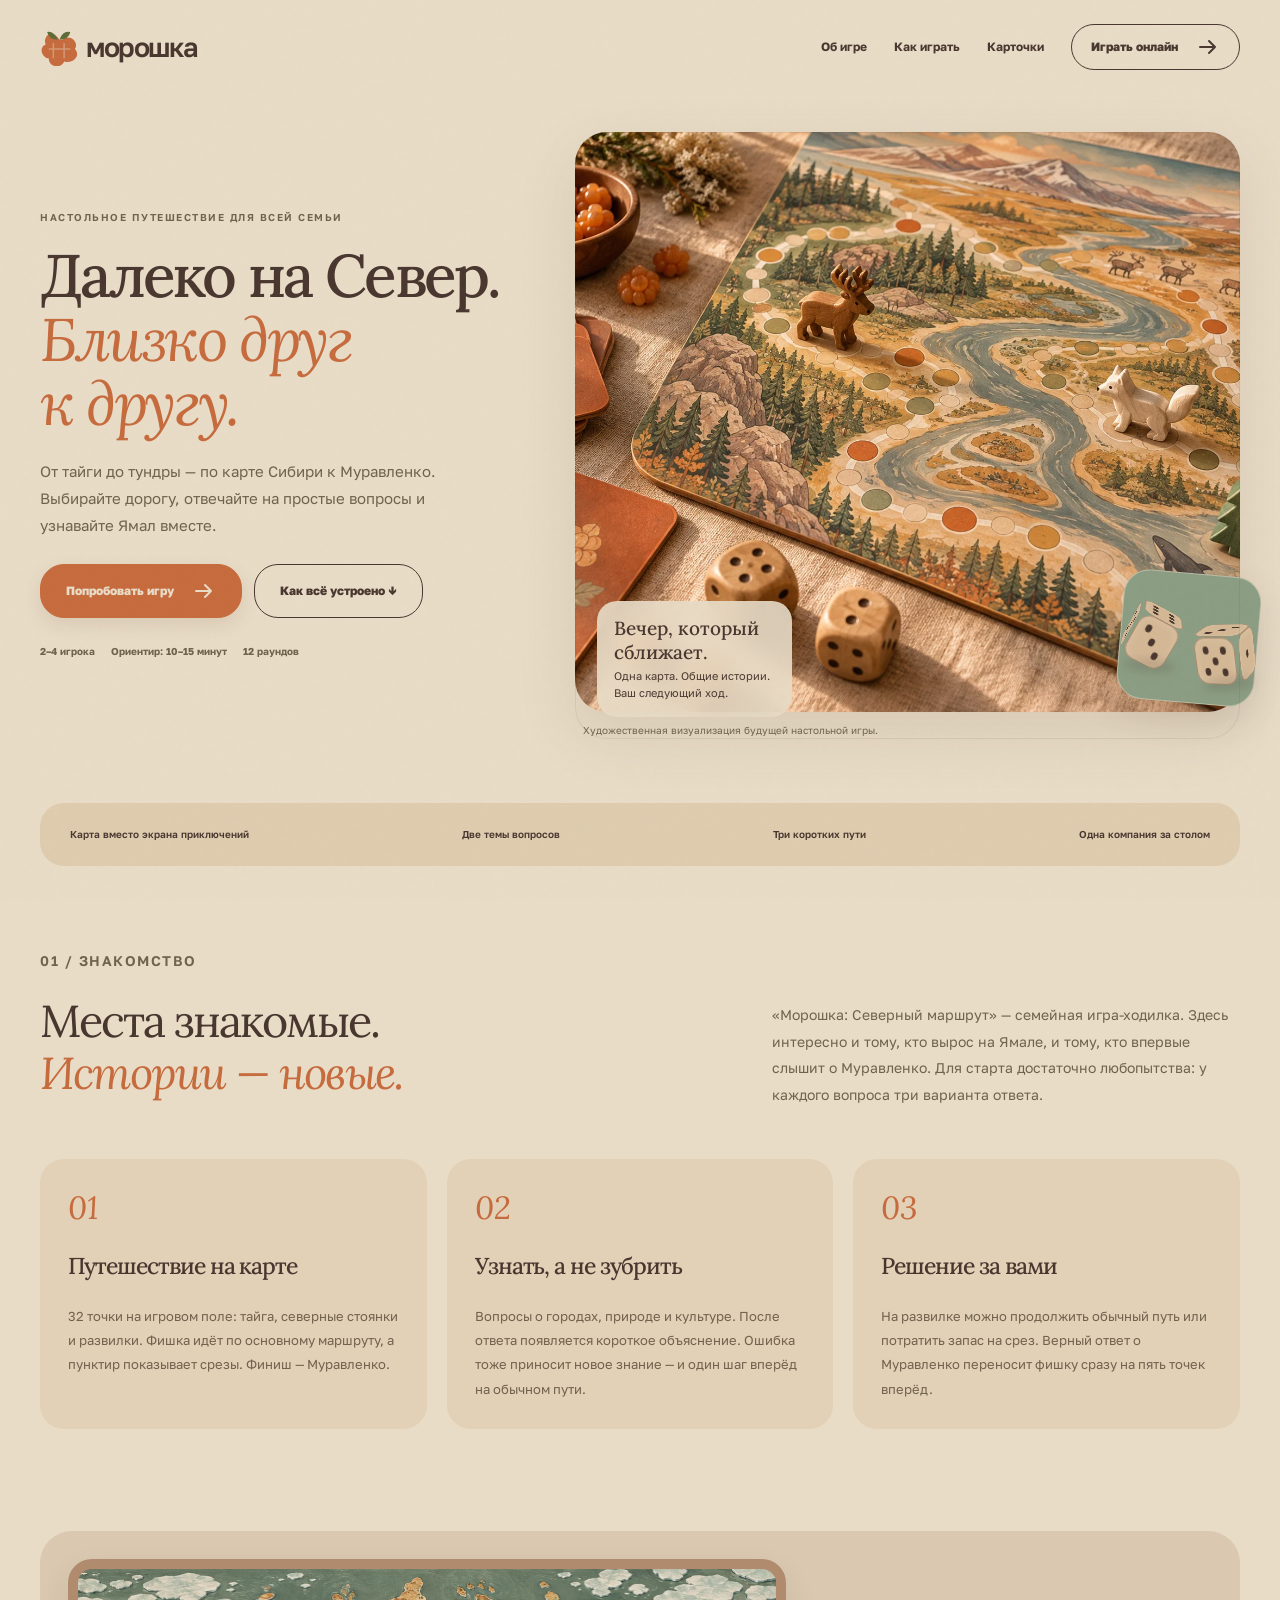
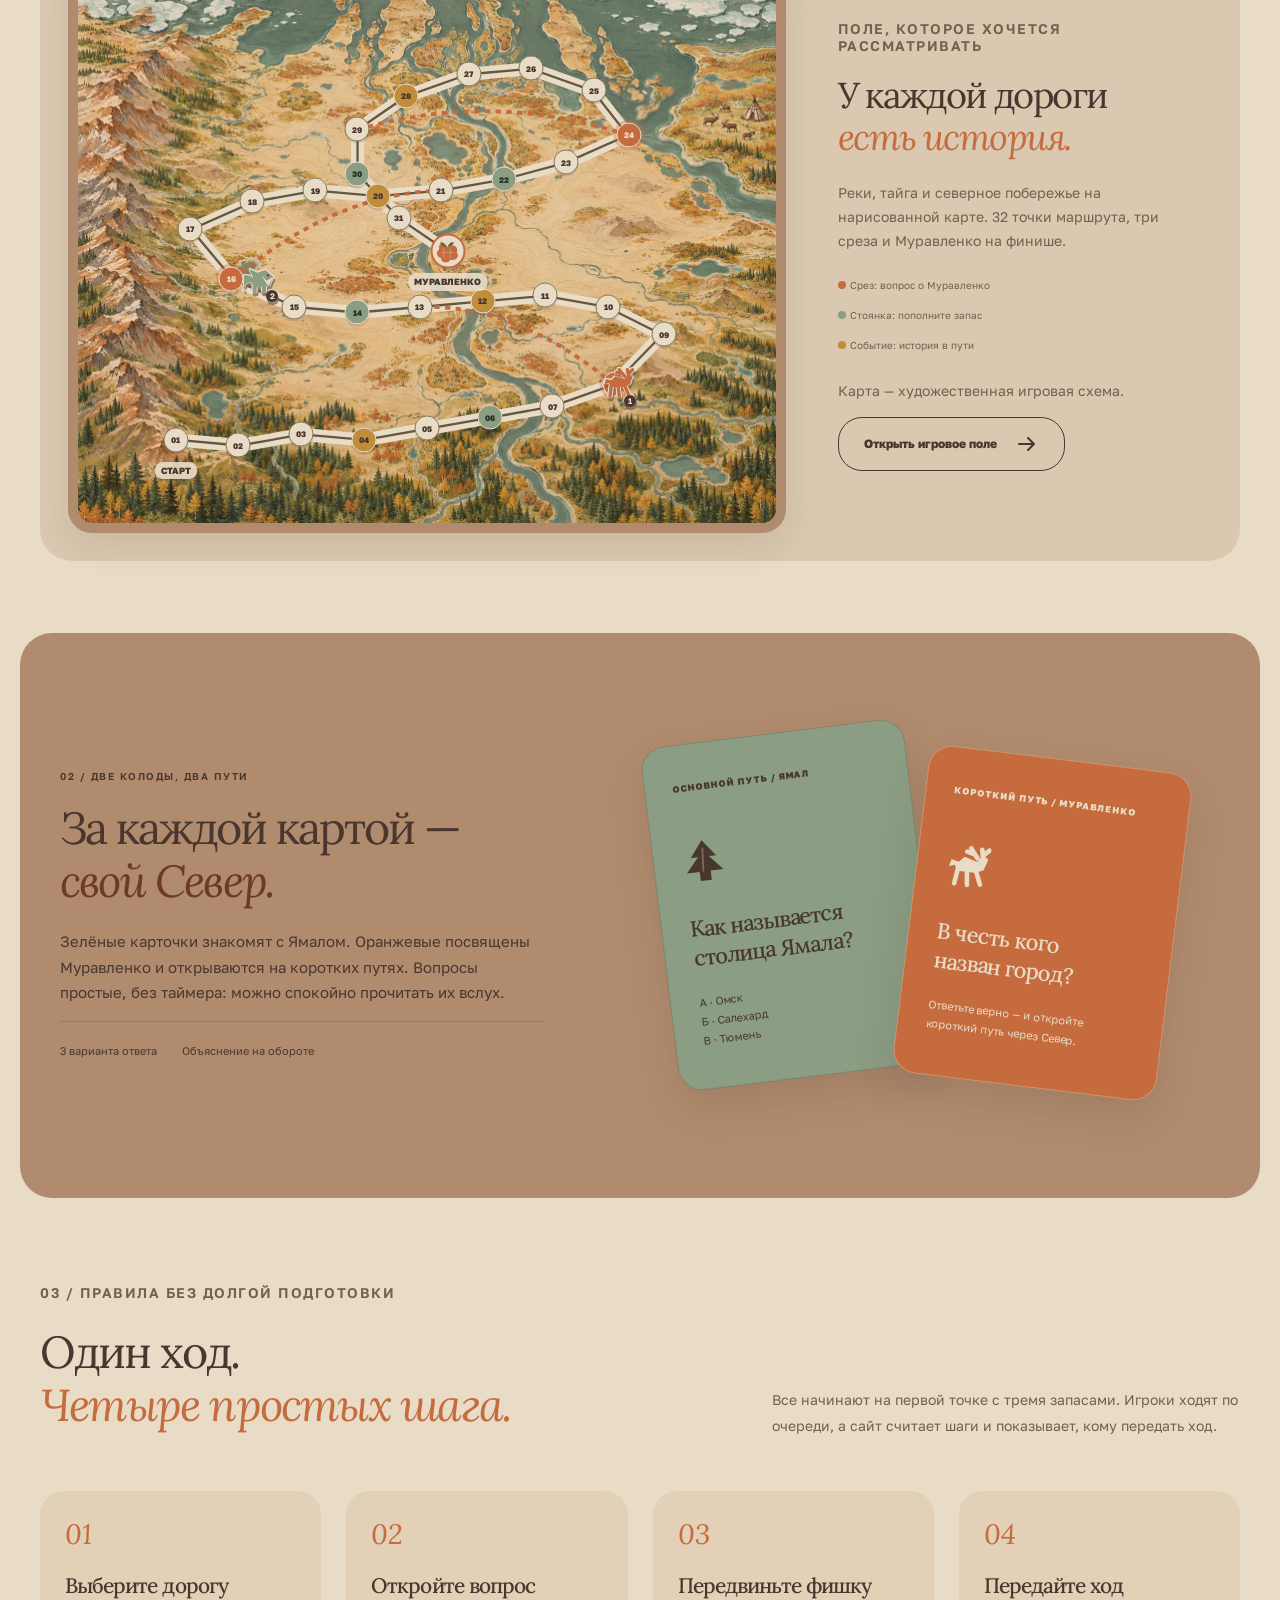
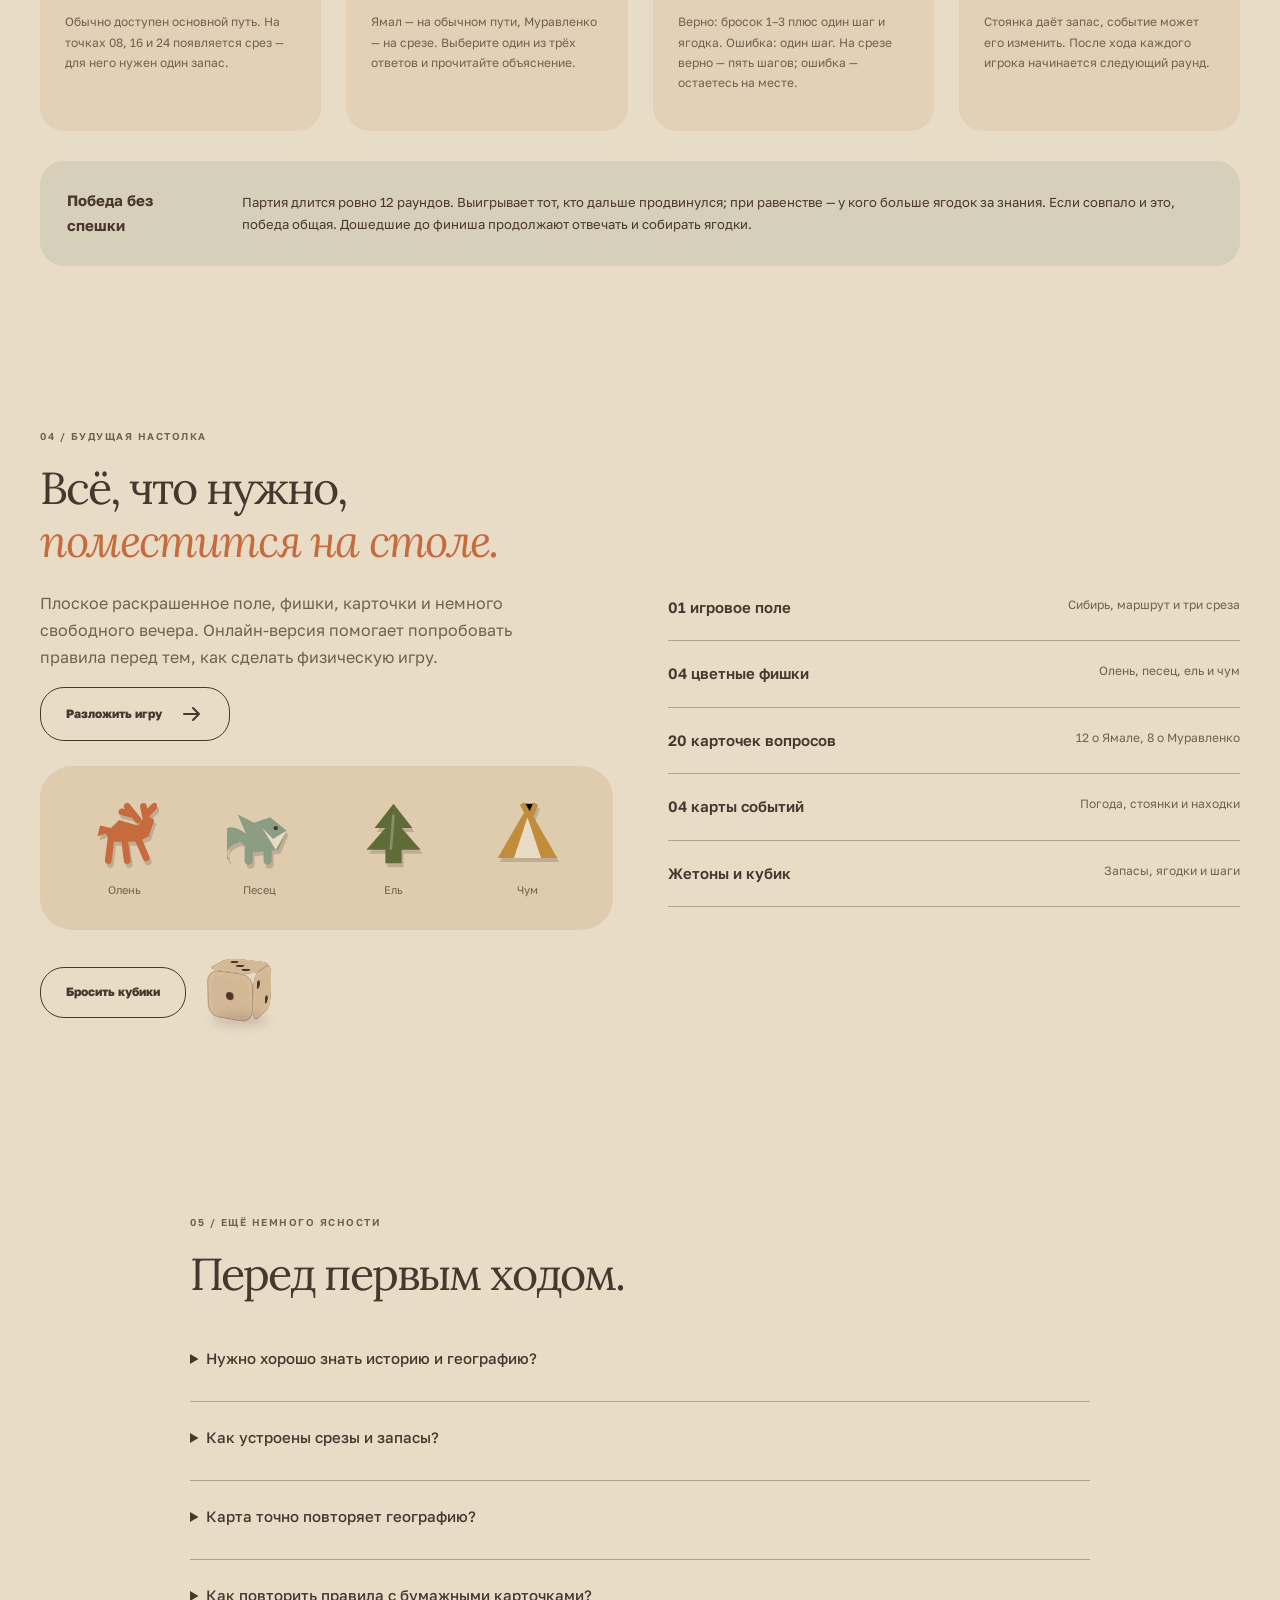
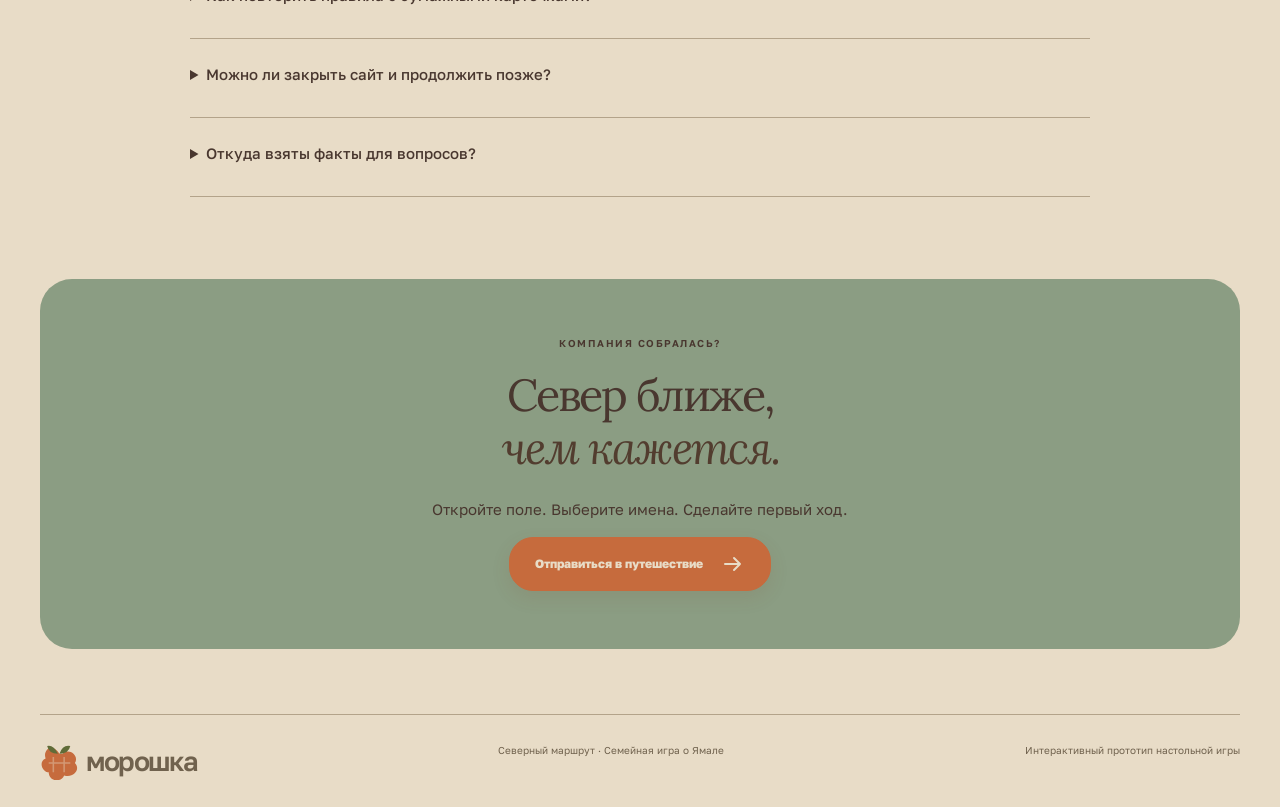
==== commit 31cbf5d9: "Redesign Moroshka with generated Siberian artwork, sculpted pawns and animated dice" ====
--- a/index.html
+++ b/index.html
@@ -1,7 +1,7 @@
-<!doctype html><html lang="ru"><head><meta charset="utf-8"><meta name="viewport" content="width=device-width,initial-scale=1"><meta name="theme-color" content="#243e32"><meta name="description" content="Морошка: Северный маршрут — семейная настольная игра о Ямале и Муравленко. Путешествуйте по карте Сибири, отвечайте на вопросы и открывайте короткие пути."><title>Морошка — Северный маршрут. Игра о родном Севере</title><link rel="stylesheet" href="site.css"><script type="module" src="landing.js"></script></head><body><a class="skip" href="#about">К содержанию</a><header class="wrap top"><a class="brand" href="./" aria-label="Морошка — главная"><span class="berry" aria-hidden="true">✳</span>морошка</a><nav class="nav" aria-label="Главная навигация"><a href="#about">Об игре</a><a href="#rules">Как играть</a><a href="#cards">Карточки</a><a class="button small" href="play/">Играть онлайн ↗</a></nav></header><main><section class="wrap hero"><div><p class="eyebrow">Настольное путешествие для всей семьи</p><h1>Большой Север.<br><em>Ваш маленький<br>поход.</em></h1><p class="lead">От тайги до тундры — по карте Сибири к Муравленко. Выбирайте дорогу, отвечайте на простые вопросы и узнавайте Ямал вместе.</p><div class="actions"><a class="button primary" href="play/">Попробовать игру <span>↗</span></a><a class="button" href="#rules">Как всё устроено ↓</a></div><div class="meta"><span>2–4 игрока</span><span>Ориентир: 10–15 минут</span><span>12 раундов</span></div></div><div class="hero-art"><div class="art-head"><span>СЕВЕРНЫЙ МАРШРУТ</span><span>ПОЛЕ / 01</span></div><div class="map" id="previewMap"></div><div class="art-foot"><span>ЯМАЛ · МУРАВЛЕНКО · СИБИРЬ</span><span>✳</span></div><div class="tag">Знаешь свой край?<br>Срезай путь!</div></div></section><div class="wrap strip"><span>Карта вместо экрана приключений</span><span>Две темы вопросов</span><span>Три коротких пути</span><span>Одна компания за столом</span></div>
+<!doctype html><html lang="ru"><head><meta charset="utf-8"><meta name="viewport" content="width=device-width,initial-scale=1"><meta name="theme-color" content="#243e32"><meta name="description" content="Морошка: Северный маршрут — семейная настольная игра о Ямале и Муравленко. Путешествуйте по карте Сибири, отвечайте на вопросы и открывайте короткие пути."><title>Морошка — Северный маршрут. Игра о родном Севере</title><link rel="stylesheet" href="site.css"><link rel="stylesheet" href="organic.css"><script type="module" src="landing.js"></script></head><body><a class="skip" href="#about">К содержанию</a><header class="wrap top"><a class="brand" href="./" aria-label="Морошка — главная"><span class="berry"  aria-hidden="true" data-icon="berry"></span>морошка</a><nav class="nav" aria-label="Главная навигация"><a href="#about">Об игре</a><a href="#rules">Как играть</a><a href="#cards">Карточки</a><a class="button small" href="play/">Играть онлайн <span data-icon="arrow"></span></a></nav></header><main><section class="wrap hero"><div class="hero-copy"><p class="eyebrow">Настольное путешествие для всей семьи</p><h1>Далеко на Север.<br><em>Близко друг<br>к другу.</em></h1><p class="lead">От тайги до тундры — по карте Сибири к Муравленко. Выбирайте дорогу, отвечайте на простые вопросы и узнавайте Ямал вместе.</p><div class="actions"><a class="button primary" href="play/">Попробовать игру <span><span data-icon="arrow"></span></span></a><a class="button" href="#rules">Как всё устроено ↓</a></div><div class="meta"><span>2–4 игрока</span><span>Ориентир: 10–15 минут</span><span>12 раундов</span></div></div><figure class="hero-photo"><img src="assets/game-table.webp" alt="Визуализация настолки: нарисованное поле Сибири, деревянные фишки, карточки и кубики" width="1536" height="1024" fetchpriority="high"><div class="photo-note"><strong>Вечер, который сближает.</strong>Одна карта. Общие истории. Ваш следующий ход.</div><div class="hero-dice" id="heroDice" aria-hidden="true"></div><figcaption class="photo-caption">Художественная визуализация будущей настольной игры.</figcaption></figure></section><div class="wrap strip"><span>Карта вместо экрана приключений</span><span>Две темы вопросов</span><span>Три коротких пути</span><span>Одна компания за столом</span></div>
 <section class="wrap section" id="about"><div class="section-intro"><div><p class="eyebrow">01 / Знакомство</p><h2>Места знакомые.<br><em>Истории — новые.</em></h2></div><p>«Морошка: Северный маршрут» — семейная игра-ходилка. Здесь интересно и тому, кто вырос на Ямале, и тому, кто впервые слышит о Муравленко. Для старта достаточно любопытства: у каждого вопроса три варианта ответа.</p></div><div class="three"><article class="feature"><span class="num">01</span><h3>Путешествие на карте</h3><p>32 точки на игровом поле: тайга, северные стоянки и развилки. Фишка идёт по основному маршруту, а пунктир показывает срезы. Финиш — Муравленко.</p></article><article class="feature"><span class="num">02</span><h3>Узнать, а не зубрить</h3><p>Вопросы о городах, природе и культуре. После ответа появляется короткое объяснение. Ошибка тоже приносит новое знание — и один шаг вперёд на обычном пути.</p></article><article class="feature"><span class="num">03</span><h3>Решение за вами</h3><p>На развилке можно продолжить обычный путь или потратить запас на срез. Верный ответ о Муравленко переносит фишку сразу на пять точек вперёд.</p></article></div></section>
-<section class="dark" id="cards"><div class="wrap section deck-layout"><div><p class="eyebrow">02 / Две колоды, два пути</p><h2>За каждой картой —<br><em>свой Север.</em></h2><p>Зелёные карточки знакомят с Ямалом. Оранжевые посвящены Муравленко и открываются на коротких путях. Вопросы простые, без таймера: можно спокойно прочитать их вслух.</p><div class="inline-facts"><span>3 варианта ответа</span><span>Объяснение на обороте</span></div></div><div class="cards"><article class="sample-card"><small>ОСНОВНОЙ ПУТЬ / ЯМАЛ</small><span class="card-icon" aria-hidden="true">✳</span><h3>Как называется<br>столица Ямала?</h3><p>А · Омск<br>Б · Салехард<br>В · Тюмень</p></article><article class="sample-card city"><small>КОРОТКИЙ ПУТЬ / МУРАВЛЕНКО</small><span class="card-icon" aria-hidden="true">↗</span><h3>В честь кого<br>назван город?</h3><p>Ответьте верно — и откройте короткий путь через Север.</p></article></div></div></section>
+<section class="wrap map-section"><div class="map-showcase"><div class="map" id="previewMap"></div><div class="map-showcase-copy"><p class="eyebrow">Поле, которое хочется рассматривать</p><h2>У каждой дороги<br><em>есть история.</em></h2><p>Реки, тайга и северное побережье на нарисованной карте. 32 точки маршрута, три среза и Муравленко на финише.</p><div class="legend"><span><i></i>Срез: вопрос о Муравленко</span><span><i class="c"></i>Стоянка: пополните запас</span><span><i class="e"></i>Событие: история в пути</span></div><p class="saved">Карта — художественная игровая схема.</p><a class="button" href="play/">Открыть игровое поле <span data-icon="arrow"></span></a></div></div></section><section class="dark" id="cards"><div class="wrap section deck-layout"><div><p class="eyebrow">02 / Две колоды, два пути</p><h2>За каждой картой —<br><em>свой Север.</em></h2><p>Зелёные карточки знакомят с Ямалом. Оранжевые посвящены Муравленко и открываются на коротких путях. Вопросы простые, без таймера: можно спокойно прочитать их вслух.</p><div class="inline-facts"><span>3 варианта ответа</span><span>Объяснение на обороте</span></div></div><div class="cards"><article class="sample-card"><small>ОСНОВНОЙ ПУТЬ / ЯМАЛ</small><span class="card-icon" data-icon="pine"></span><h3>Как называется<br>столица Ямала?</h3><p>А · Омск<br>Б · Салехард<br>В · Тюмень</p></article><article class="sample-card city"><small>КОРОТКИЙ ПУТЬ / МУРАВЛЕНКО</small><span class="card-icon" data-icon="deer"></span><h3>В честь кого<br>назван город?</h3><p>Ответьте верно — и откройте короткий путь через Север.</p></article></div></div></section>
 <section class="wrap section" id="rules"><div class="section-intro"><div><p class="eyebrow">03 / Правила без долгой подготовки</p><h2>Один ход.<br><em>Четыре простых шага.</em></h2></div><p>Все начинают на первой точке с тремя запасами. Игроки ходят по очереди, а сайт считает шаги и показывает, кому передать ход.</p></div><div class="steps"><article class="step"><b>01</b><h3>Выберите дорогу</h3><p>Обычно доступен основной путь. На точках 08, 16 и 24 появляется срез — для него нужен один запас.</p></article><article class="step"><b>02</b><h3>Откройте вопрос</h3><p>Ямал — на обычном пути, Муравленко — на срезе. Выберите один из трёх ответов и прочитайте объяснение.</p></article><article class="step"><b>03</b><h3>Передвиньте фишку</h3><p>Верно: бросок 1–3 плюс один шаг и ягодка. Ошибка: один шаг. На срезе верно — пять шагов; ошибка — остаетесь на месте.</p></article><article class="step"><b>04</b><h3>Передайте ход</h3><p>Стоянка даёт запас, событие может его изменить. После хода каждого игрока начинается следующий раунд.</p></article></div><div class="callout"><strong>Победа без спешки</strong><p>Партия длится ровно 12 раундов. Выигрывает тот, кто дальше продвинулся; при равенстве — у кого больше ягодок за знания. Если совпало и это, победа общая. Дошедшие до финиша продолжают отвечать и собирать ягодки.</p></div></section>
-<section class="wrap section kit"><div><p class="eyebrow">04 / Будущая настолка</p><h2>Всё, что нужно,<br><em>поместится на столе.</em></h2><p class="lead">Плоское раскрашенное поле, фишки, карточки и немного свободного вечера. Онлайн-версия помогает попробовать правила перед тем, как сделать физическую игру.</p><a class="button" href="play/">Разложить игру ↗</a></div><ul class="kit-list"><li><b>01 игровое поле</b><span>Сибирь, маршрут и три среза</span></li><li><b>04 цветные фишки</b><span>По одной каждому игроку</span></li><li><b>20 карточек вопросов</b><span>12 о Ямале, 8 о Муравленко</span></li><li><b>04 карты событий</b><span>Погода, стоянки и находки</span></li><li><b>Жетоны и кубик</b><span>Запасы, ягодки и шаги</span></li></ul></section>
-<section class="wrap section faq"><p class="eyebrow">05 / Ещё немного ясности</p><h2>Перед первым ходом.</h2><details><summary>Нужно хорошо знать историю и географию?</summary><p>Нет. Вопросы начального уровня, с тремя вариантами. Часть — о повседневной жизни и культуре, часть — о городе. Читать можно вместе, а ответ выбирает игрок, чей сейчас ход.</p></details><details><summary>Как устроены срезы и запасы?</summary><p>Фишка обязательно останавливается на развилке, даже если выпало больше шагов. На следующем ходу можно потратить один запас и попытаться срезать. На каждой развилке у игрока только одна попытка. При ошибке он остаётся там, а в следующий ход идёт обычным путём. Запасы личные, максимум пять; без них основной путь всегда открыт.</p></details><details><summary>Карта точно повторяет географию?</summary><p>Это художественная игровая схема Западной Сибири на тему Ямала. Реки и северные ландшафты создают ощущение места, но расстояния и расположение точек маршрута условны. Для навигации карта не предназначена.</p></details><details><summary>Как повторить правила с бумажными карточками?</summary><p>Один обычный шестигранный кубик заменяет бросок 1–3: 1–2 дают один шаг, 3–4 — два, 5–6 — три. За верный ответ добавьте ещё шаг. На срезе кубик не нужен: верный ответ даёт пять шагов. Событие разыгрывается только при остановке на синей точке.</p></details><details><summary>Можно ли закрыть сайт и продолжить позже?</summary><p>Да, игра автоматически сохраняется в этом браузере после каждого действия. На другом устройстве или после очистки данных браузера сохранение недоступно.</p></details><details><summary>Откуда взяты факты для вопросов?</summary><p>Использованы материалы городского издания «Муравленко 24», справочника «Мой город», Окружного центра национальных культур и Окружного дома ремёсел. После ответа на карточке есть ссылка на источник. События и правила движения придуманы для игры.</p><div class="source-links"><a href="https://www.muravlenko24.ru/news/27166-iz-poselka-v-gorod.html" target="_blank" rel="noopener">История Муравленко ↗</a><a href="https://ocnk.yanao.ru/folklor" target="_blank" rel="noopener">Культура Ямала ↗</a><a href="https://odr.yanao.ru/etnopark/" target="_blank" rel="noopener">Горнокнязевск ↗</a></div></details></section>
-<section class="wrap cta"><p class="eyebrow">Компания собралась?</p><h2>Север ближе,<br><em>чем кажется.</em></h2><p>Откройте поле. Выберите имена. Сделайте первый ход.</p><a class="button primary" href="play/">Отправиться в путешествие ↗</a></section></main><footer class="wrap footer"><a class="brand" href="./"><span class="berry">✳</span>морошка</a><span>Северный маршрут · Семейная игра о Ямале</span><span>Интерактивный прототип настольной игры</span></footer></body></html>
+<section class="wrap section kit"><div><p class="eyebrow">04 / Будущая настолка</p><h2>Всё, что нужно,<br><em>поместится на столе.</em></h2><p class="lead">Плоское раскрашенное поле, фишки, карточки и немного свободного вечера. Онлайн-версия помогает попробовать правила перед тем, как сделать физическую игру.</p><a class="button" href="play/">Разложить игру <span data-icon="arrow"></span></a><div class="pawn-showcase" id="pawnShowcase"></div><div class="motion-demo"><button class="button" id="demoRoll">Бросить кубики</button><div id="demoDice" aria-live="polite"></div></div></div><ul class="kit-list"><li><b>01 игровое поле</b><span>Сибирь, маршрут и три среза</span></li><li><b>04 цветные фишки</b><span>Олень, песец, ель и чум</span></li><li><b>20 карточек вопросов</b><span>12 о Ямале, 8 о Муравленко</span></li><li><b>04 карты событий</b><span>Погода, стоянки и находки</span></li><li><b>Жетоны и кубик</b><span>Запасы, ягодки и шаги</span></li></ul></section>
+<section class="wrap section faq"><p class="eyebrow">05 / Ещё немного ясности</p><h2>Перед первым ходом.</h2><details><summary>Нужно хорошо знать историю и географию?</summary><p>Нет. Вопросы начального уровня, с тремя вариантами. Часть — о повседневной жизни и культуре, часть — о городе. Читать можно вместе, а ответ выбирает игрок, чей сейчас ход.</p></details><details><summary>Как устроены срезы и запасы?</summary><p>Фишка обязательно останавливается на развилке, даже если выпало больше шагов. На следующем ходу можно потратить один запас и попытаться срезать. На каждой развилке у игрока только одна попытка. При ошибке он остаётся там, а в следующий ход идёт обычным путём. Запасы личные, максимум пять; без них основной путь всегда открыт.</p></details><details><summary>Карта точно повторяет географию?</summary><p>Это художественная игровая схема Западной Сибири на тему Ямала. Реки и северные ландшафты создают ощущение места, но расстояния и расположение точек маршрута условны. Для навигации карта не предназначена.</p></details><details><summary>Как повторить правила с бумажными карточками?</summary><p>Один обычный шестигранный кубик заменяет бросок 1–3: 1–2 дают один шаг, 3–4 — два, 5–6 — три. За верный ответ добавьте ещё шаг. На срезе кубик не нужен: верный ответ даёт пять шагов. Событие разыгрывается только при остановке на синей точке.</p></details><details><summary>Можно ли закрыть сайт и продолжить позже?</summary><p>Да, игра автоматически сохраняется в этом браузере после каждого действия. На другом устройстве или после очистки данных браузера сохранение недоступно.</p></details><details><summary>Откуда взяты факты для вопросов?</summary><p>Использованы материалы городского издания «Муравленко 24», справочника «Мой город», Окружного центра национальных культур и Окружного дома ремёсел. После ответа на карточке есть ссылка на источник. События и правила движения придуманы для игры.</p><div class="source-links"><a href="https://www.muravlenko24.ru/news/27166-iz-poselka-v-gorod.html" target="_blank" rel="noopener">История Муравленко <span data-icon="arrow"></span></a><a href="https://ocnk.yanao.ru/folklor" target="_blank" rel="noopener">Культура Ямала <span data-icon="arrow"></span></a><a href="https://odr.yanao.ru/etnopark/" target="_blank" rel="noopener">Горнокнязевск <span data-icon="arrow"></span></a></div></details></section>
+<section class="wrap cta"><p class="eyebrow">Компания собралась?</p><h2>Север ближе,<br><em>чем кажется.</em></h2><p>Откройте поле. Выберите имена. Сделайте первый ход.</p><a class="button primary" href="play/">Отправиться в путешествие <span data-icon="arrow"></span></a></section></main><footer class="wrap footer"><a class="brand" href="./"><span class="berry"  data-icon="berry"></span>морошка</a><span>Северный маршрут · Семейная игра о Ямале</span><span>Интерактивный прототип настольной игры</span></footer></body></html>
--- a/organic.css
+++ b/organic.css
@@ -0,0 +1,17 @@
+@import url('https://fonts.googleapis.com/css2?family=Golos+Text:wght@400;500;600;700;800&family=Lora:ital,wght@0,400;0,500;0,600;1,400;1,500&display=swap');
+:root{--paper:#E8DCC7;--ink:#49372f;--muted:#70624e;--forest:#606C38;--orange:#C66B3D;--lime:#D4B895;--line:#b3a38a;--white:#E8DCC7;--sage:#8B9D83;--clay:#B08B6E;--ochre:#C08E3A;--ease:cubic-bezier(.22,.8,.25,1)}
+body{font-family:'Golos Text',sans-serif;background:var(--paper);overflow-x:clip}body::before{content:'';position:fixed;inset:0;opacity:.025;pointer-events:none;z-index:80;background-image:url("data:image/svg+xml,%3Csvg viewBox='0 0 180 180' xmlns='http://www.w3.org/2000/svg'%3E%3Cfilter id='n'%3E%3CfeTurbulence type='fractalNoise' baseFrequency='.8' numOctaves='3' stitchTiles='stitch'/%3E%3C/filter%3E%3Cpath fill='%2349372f' filter='url(%23n)' opacity='.8' d='M0 0h180v180H0z'/%3E%3C/svg%3E")}
+.wrap{width:min(1360px,calc(100% - 80px))}.top{padding:24px 0;border-bottom:0}.brand{font-family:'Golos Text',sans-serif;font-size:27px;letter-spacing:-1.5px;gap:8px}.berry{background:transparent;color:var(--orange);width:38px;height:38px;border-radius:0}.icon{width:24px;height:24px;display:inline-block;vertical-align:middle;flex:none}.berry .icon{width:37px;height:37px}.nav{gap:27px}.nav a{font-size:12px}.button{border-radius:24px;border-color:var(--ink);min-height:50px;font-size:12px;transition:transform .35s var(--ease),background .35s,color .35s,box-shadow .35s}.button.primary{background:var(--orange);border-color:var(--orange);color:var(--paper);box-shadow:0 7px 18px #81523822}.button:hover{transform:translateY(-3px);background:#d4b895}.button.primary:hover{background:#a6502d;box-shadow:0 10px 25px #81523836}.button:active{transform:translateY(0) scale(.97)}.button.small{min-height:44px;padding:10px 19px}.button.light{border-color:#E8DCC780;color:var(--paper)}
+h1,h2,h3{font-family:Lora,Georgia,serif;letter-spacing:-.045em}h1 em,h2 em{font-family:inherit;color:var(--orange)}h1{font-weight:500}h2{font-size:clamp(32px,3.5vw,50px);font-weight:400;line-height:1.18}h3{font-weight:500;font-size:24px}.eyebrow{font:600 10px 'Golos Text',sans-serif;letter-spacing:1.5px;color:var(--muted);margin-bottom:20px}.eyebrow::before{display:none}
+.hero{grid-template-columns:.84fr 1.16fr;gap:54px;padding:38px 0 64px;align-items:center}.hero h1{font-size:clamp(46px,4.7vw,68px);line-height:1.06;margin-bottom:24px}.hero .lead{font-size:15px;line-height:1.8;max-width:450px}.hero .meta{gap:16px;font-size:10px}.hero .actions{margin:25px 0}.hero-photo{position:relative;min-width:0;margin:0}.hero-photo>img{display:block;width:100%;height:580px;object-fit:cover;border-radius:32px;box-shadow:0 22px 60px #73543e22}.hero-photo::after{content:'';position:absolute;inset:0;border-radius:32px;box-shadow:inset 0 0 0 1px #49372f15;pointer-events:none}.photo-note{position:absolute;left:22px;bottom:22px;max-width:195px;border-radius:20px;padding:15px 17px;background:#E8DCC7e8;backdrop-filter:blur(10px);font-size:11px;line-height:1.6}.photo-note strong{display:block;font:500 19px Lora,serif;margin-bottom:3px}.photo-caption{font-size:10px;color:var(--muted);margin:10px 8px 0}.hero-dice{position:absolute;right:-18px;bottom:36px;background:var(--sage);border:1px solid #E8DCC780;border-radius:26px;width:138px;height:130px;display:flex;justify-content:center;align-items:center;gap:12px;box-shadow:0 14px 35px #49372f20;transform:rotate(5deg)}.hero-dice .dice-scene:nth-child(2){transform:translateY(12px) rotate(-12deg)}
+.strip{border:0;border-radius:24px;background:#D4B89577;padding:23px 30px;gap:16px;font-size:10px;font-weight:600;letter-spacing:0}.strip span::before{display:none}.strip span{display:flex;align-items:center;gap:9px}.strip .icon{color:var(--orange);width:20px;height:20px}.section{padding:82px 0}.section-intro{gap:64px}.section-intro p{font-size:14px;line-height:1.9}.three{gap:20px}.feature{border:0;background:#D4B89555;border-radius:24px;padding:28px}.feature .num{font:italic 32px Lora,serif;color:var(--orange);margin-bottom:22px}.feature h3{font-size:23px}.feature p{font-size:13px;margin:0;line-height:1.85}.map-section{padding:20px 0 72px}.map-showcase{display:grid;grid-template-columns:1.3fr .7fr;gap:40px;align-items:center;background:#B08B6E40;border-radius:32px;padding:28px}.map-showcase .map{border:10px solid #b08b6e;border-radius:24px;box-shadow:0 14px 32px #49372f19}.map-showcase-copy{padding:12px}.map-showcase-copy p{font-size:14px;color:var(--muted)}.map-showcase-copy .legend{color:var(--muted);display:grid;gap:13px;margin:25px 0}.map-showcase-copy h2{font-size:36px}.map{background:var(--clay);border-radius:24px;aspect-ratio:5/4;isolation:isolate;position:relative;overflow:hidden}.map-art{position:absolute;inset:0;width:100%;height:100%;object-fit:cover}.map>.route-overlay{position:absolute;inset:0;width:100%;height:100%;pointer-events:none}.map-points,.map-pawns{position:absolute;inset:0}.map-pawns{pointer-events:none}.point{background:#E8DCC7;border:1.5px solid #897b5b;box-shadow:0 2px 0 #49372f25;width:25px;height:25px;font-size:8px;color:var(--ink)}.point.gate{background:var(--orange);border-color:#E8DCC7;color:var(--paper);box-shadow:0 0 0 3px #c66b3d50}.point.camp{background:var(--sage);border-color:#E8DCC7;color:#263521}.point.event{background:var(--ochre);border-color:#E8DCC7}.point.finish{background:var(--paper);border:2px solid var(--orange);color:var(--orange);width:35px;height:35px}.point.finish .icon{width:22px;height:22px}.map-label{border-radius:8px;background:#E8DCC7e8;font-size:9px;padding:1px 6px;color:var(--ink);letter-spacing:0}.pawn{position:absolute;display:block;width:36px;height:43px;z-index:5;background:transparent!important;border:0;border-radius:0;box-shadow:none;transform:none;color:var(--pawn);filter:drop-shadow(1px 3px 0 #49372f88) drop-shadow(0 -1px 0 #E8DCC7);text-shadow:none}.pawn>.icon{width:32px;height:34px;filter:drop-shadow(1px 0 0 #E8DCC7) drop-shadow(-1px 0 0 #E8DCC7)}.pawn small{position:absolute;bottom:2px;right:2px;font:bold 8px 'Golos Text',sans-serif;color:var(--paper);background:var(--ink);border-radius:50%;width:12px;height:12px;display:grid;place-items:center}.legend i{background:var(--orange)}.legend i.c{background:var(--sage)}.legend i.e{background:var(--ochre)}
+.dark{background:var(--clay);color:var(--ink);border-radius:32px;margin:0 20px}.dark p,.dark .eyebrow{color:var(--ink)}.dark h2 em{color:#6d3a23}.dark .section{padding:65px 0}.deck-layout{gap:70px}.cards{perspective:1000px}.sample-card{background:var(--paper);border:1px solid #49372f35;border-radius:24px;box-shadow:0 18px 40px #49372f25;padding:28px;transform:rotate(-7deg);transition:transform .4s var(--ease);min-height:330px}.sample-card.city{background:var(--orange);color:var(--paper);border:1px solid #E8DCC755;border-radius:24px;margin-top:35px;transform:rotate(7deg)}.sample-card.city p{color:var(--paper)}.cards:hover .sample-card{transform:rotate(-3deg) translateY(-7px)}.cards:hover .sample-card.city{transform:rotate(3deg) translateY(-7px)}.sample-card .card-icon{display:block;margin:24px 0}.sample-card .card-icon .icon{width:44px;height:44px}.sample-card h3{font-size:22px;line-height:1.3}.sample-card small{font-size:9px}.inline-facts{border-color:#49372f30}.step{border:0;background:#D4B89555;border-radius:24px;padding:25px}.step b{font-family:Lora,serif;color:var(--orange);font-size:28px}.step h3{font-size:21px}.step p{font-size:12px}.callout{background:#8B9D8333;border:0;border-radius:24px;padding:27px}.kit-list li{border-color:#b3a38a;padding:20px 0}.kit-list b{font-weight:600}.faq details{border-color:#b3a38a;padding:23px 0}.faq summary{font-size:15px;font-weight:500}.cta{background:var(--sage);border-radius:32px;padding:58px 25px}.cta h2{max-width:550px;margin:0 auto 22px}.cta h2 em{color:#523d2f}.cta p{color:var(--ink)}.footer{border-color:#b3a38a;padding:27px 0;font-size:10px}.source-links a{font-size:12px}
+.pawn-showcase{display:flex;align-items:center;justify-content:center;gap:25px;padding:30px;background:#D4B89577;border-radius:32px;margin:25px 0}.pawn-sample{text-align:center;flex:1;color:var(--pawn)}.pawn-sample .icon{width:65px;height:75px;filter:drop-shadow(2px 4px 0 #49372f35);transition:transform .4s var(--ease)}.pawn-sample:hover .icon{transform:translateY(-8px) rotate(-5deg)}.pawn-sample span{display:block;font-size:11px;color:var(--muted);margin-top:10px}.motion-demo{display:flex;align-items:center;gap:20px;margin:22px 0}.motion-demo p{font-size:12px;color:var(--muted);margin:0}.motion-demo button{flex:none}
+.play-heading{padding:25px 0}.play-heading h1{font-size:36px}.game-layout{grid-template-columns:minmax(0,1fr) 310px;gap:22px}.map-frame{background:#B08B6E55;border:1px solid #b08b6e65;border-radius:28px;padding:17px}.map-toolbar{color:var(--ink);font-size:9px;letter-spacing:.5px}.map-toolbar button{border:1px solid #a79478;background:#E8DCC7;color:var(--ink);border-radius:16px}.map-toolbar .icon{width:18px;height:18px}.map-frame .legend{color:var(--ink);font-size:10px;gap:11px}.map-scroll{border-radius:22px}.panel{background:#D4B89550;border:1px solid #b08b6e55;border-radius:24px;padding:24px}.panel h2{font-size:28px}.turn-panel{background:#C66B3D;color:var(--paper);border:0}.turn-panel .eyebrow,.turn-panel p{color:var(--paper)}.turn-panel .button.primary{background:var(--paper);color:var(--ink);border-color:var(--paper);box-shadow:none}.turn-panel .button:not(.primary){border-color:#E8DCC780;color:var(--paper)}.turn-panel .button:not(.primary):hover{color:var(--ink)}.player-row{border-color:#b3a38a66;border-radius:16px;margin:5px 0;padding:12px 9px}.player-row.active{background:#8b9d8333}.player-color{width:30px;height:33px;background:transparent!important;border-radius:0;display:grid;place-items:center;color:var(--pawn)}.player-color .icon{width:27px;height:31px;filter:drop-shadow(1px 2px 0 #49372f40)}.player-row .score{display:flex;align-items:center;gap:3px;font-size:12px}.score .icon{width:15px;height:15px;color:var(--orange)}.log{line-height:1.65;max-height:130px}.game-note{font-size:11px}.zoomed{border-radius:0;background:var(--paper)}dialog{border:1px solid #b08b6e;border-radius:28px;padding:32px;box-shadow:0 30px 100px #49372f35;background:var(--paper);animation:dialog-in .35s var(--ease)}dialog::backdrop{background:#49372f9c;backdrop-filter:blur(8px)}dialog h2{font-size:30px}.close{color:var(--ink);border-radius:50%}.close .icon{width:20px;height:20px}input,select{background:#d4b89555;color:var(--ink);border:1px solid #ac987b;border-radius:16px}.answer{border-radius:16px;background:#d4b89544;border:1px solid #b09e83;transition:transform .3s var(--ease),background .3s;line-height:1.5}.answer b{background:#B08B6E33;color:var(--ink);border-radius:50%;width:26px;height:26px;display:grid;place-items:center;flex:none}.answer:hover:not(:disabled){background:#D4B89588;transform:translateX(4px)}.answer.correct{background:#8B9D8370;border-color:#606C38}.answer.wrong{background:#C66B3D44;border-color:#C66B3D}.feedback{border-radius:18px;background:#8B9D8333}.result-row{border-color:#b3a38a}.dice-result{display:flex;gap:20px;align-items:center;margin:18px 0 10px;padding:8px 5px}.dice-result p{margin:0;font-size:12px}.dice-result .dice-scene{flex:none}.dice-scene{--size:48px;width:var(--size);height:var(--size);perspective:500px;display:inline-block;position:relative;margin:10px}.dice-scene::after{content:'';position:absolute;left:-5px;right:-5px;bottom:-13px;height:12px;border-radius:50%;background:#49372f30;filter:blur(5px)}.dice-cube{width:100%;height:100%;position:relative;transform-style:preserve-3d;transform:rotateX(-18deg) rotateY(-24deg);transition:transform .45s var(--ease)}.dice-face{position:absolute;inset:0;background:#D4B895;border:1px solid #b08b6e;border-radius:12px;display:grid;grid-template:repeat(3,1fr)/repeat(3,1fr);gap:3px;padding:8px;backface-visibility:hidden;box-shadow:inset 0 0 8px #E8DCC755}.dice-face .pip{background:#49372f;border-radius:50%;box-shadow:inset 0 1px 2px #49372f55}.face-1{transform:translateZ(calc(var(--size)/2))}.face-2{transform:rotateY(90deg) translateZ(calc(var(--size)/2))}.face-3{transform:rotateX(90deg) translateZ(calc(var(--size)/2))}.face-4{transform:rotateX(-90deg) translateZ(calc(var(--size)/2))}.face-5{transform:rotateY(-90deg) translateZ(calc(var(--size)/2))}.face-6{transform:rotateY(180deg) translateZ(calc(var(--size)/2))}.dice-cube[data-face='2']{transform:rotateX(-18deg) rotateY(-114deg)}.dice-cube[data-face='3']{transform:rotateX(-108deg) rotateY(-24deg)}.dice-cube[data-face='4']{transform:rotateX(72deg) rotateY(-24deg)}.dice-cube[data-face='5']{transform:rotateX(-18deg) rotateY(66deg)}.dice-cube[data-face='6']{transform:rotateX(-18deg) rotateY(156deg)}.dice-cube.rolling{animation:dice-roll .9s var(--ease) both}.is-busy{pointer-events:none}.reveal-ready{opacity:0;transform:translateY(18px);transition:opacity .5s var(--ease),transform .5s var(--ease)}.reveal-ready.is-visible{opacity:1;transform:none}.hero-photo{animation:photo-in .8s var(--ease) both}.hero-photo>img{animation:soft-breathe 9s ease-in-out infinite}.hero-copy{animation:dialog-in .65s var(--ease) both}.hero-copy .actions{animation:dialog-in .9s var(--ease) both}
+@keyframes dice-roll{0%{transform:translateY(0) rotateX(-18deg) rotateY(-24deg)}25%{transform:translateY(-22px) rotateX(150deg) rotateY(210deg)}65%{transform:translateY(-8px) rotateX(570deg) rotateY(450deg)}85%{transform:translateY(3px) rotateX(700deg) rotateY(700deg)}100%{transform:translateY(0) rotateX(702deg) rotateY(696deg)}}@keyframes dialog-in{from{opacity:0;transform:translateY(14px) scale(.985)}to{opacity:1;transform:none}}@keyframes photo-in{from{opacity:0;transform:translateY(20px)}to{opacity:1;transform:none}}@keyframes soft-breathe{50%{transform:translateY(-4px)}}
+@media(max-width:1100px){.wrap{width:calc(100% - 48px)}.hero{gap:30px}.hero-photo>img{height:520px}.hero h1{font-size:53px}.game-layout{grid-template-columns:minmax(0,1fr) 275px}.map-showcase{gap:24px}.point{width:23px;height:23px;font-size:8px}.map-showcase .point{width:19px;height:19px;font-size:7px}.dark{margin:0 12px}}
+@media(max-width:760px){.wrap{width:calc(100% - 36px)}.top{padding:17px 0}.brand{font-size:24px}.nav .button{padding:10px 16px}.hero{grid-template-columns:1fr;gap:22px;padding:28px 0 35px}.hero h1{font-size:51px;max-width:500px}.hero .lead{font-size:14px}.hero-photo>img{height:auto;aspect-ratio:3/2;border-radius:26px}.hero-dice{right:12px;bottom:35px;width:105px;height:100px;border-radius:24px}.hero-dice .dice-scene{--size:34px;margin:2px}.hero-dice .dice-face{border-radius:8px;padding:5px;gap:2px}.strip{padding:20px;gap:17px}.section{padding:55px 0}.section-intro{gap:10px}.map-showcase{grid-template-columns:1fr;padding:16px;gap:12px}.map-showcase-copy{padding:10px}.map-showcase-copy h2{font-size:33px}.map-showcase .point{width:23px;height:23px;font-size:8px}.deck-layout{gap:24px}.dark .section{padding:48px 0}.sample-card{padding:22px;min-height:300px}.steps{gap:13px}.step{padding:21px}.game-layout{grid-template-columns:1fr}.game-side{display:grid;grid-template-columns:1fr 1fr;gap:15px}.turn-panel{grid-column:1/-1}.play-heading h1{font-size:29px}.map-frame{padding:12px;border-radius:24px}.map-frame .map{min-width:640px}.map-frame .map-scroll{border-radius:18px}.map-frame .point{width:26px;height:26px;font-size:9px}.map-frame .pawn{width:36px;height:43px}.photo-note{left:14px;bottom:14px;max-width:175px;padding:12px 14px}.photo-note strong{font-size:17px}.pawn-showcase{gap:13px;padding:23px}.pawn-sample .icon{width:48px;height:60px}.map-frame.zoomed .map{width:900px;min-width:900px}.hero-copy .meta{font-size:10px}.three{grid-template-columns:1fr}.feature{display:block;padding:27px}.feature .num{margin-bottom:10px}.feature h3{font-size:25px}.feature p{font-size:14px}.feature .num{font-size:25px}.hero .actions{gap:9px}.hero .button{padding:13px 19px}.kit-list li{gap:14px}.kit-list span{max-width:180px;text-align:right}.cta{padding:42px 22px}.inline-facts{gap:20px}.hero-photo .photo-caption{font-size:9px}}
+@media(max-width:420px){.hero h1{font-size:45px}.hero-photo>img{aspect-ratio:1.18;object-position:60% center}.hero-dice{display:none}.hero .meta{gap:13px}.nav .button{font-size:10px}.brand{font-size:22px}.berry{width:30px;height:30px}.berry .icon{width:30px;height:30px}.top{gap:10px}.sample-card{padding:17px;min-height:290px}.sample-card h3{font-size:19px}.play-heading h1{font-size:26px}.play-heading{gap:12px}.play-heading .button{font-size:10px;padding:10px 14px}dialog{padding:25px}.map-showcase .point{width:19px;height:19px;font-size:7px}.map-label{font-size:8px}.map-showcase .pawn{transform:scale(.8)}.hero .button{font-size:11px}}
+.sample-card:not(.city){background:var(--sage)}.answer:disabled{opacity:1;color:var(--muted)}.answer.correct{color:var(--ink);font-weight:600}.map-scroll{overscroll-behavior-x:contain;scrollbar-color:#b08b6e #d4b89555}.hero-photo .photo-note{z-index:1}
+@media(max-width:760px){.game-layout{display:grid;grid-template-columns:1fr}.game-side{display:contents}.game-layout .turn-panel{grid-row:1;grid-column:1}.game-layout .map-frame{grid-row:2}.game-layout .players-panel{grid-row:3}.game-layout .log-panel{grid-row:4}.play-heading{padding:20px 0}.turn-panel h2{margin-bottom:12px}.turn-panel .eyebrow{margin-bottom:10px}.turn-panel p{margin-bottom:9px}}
+@media(prefers-reduced-motion:reduce){html{scroll-behavior:auto}.hero-photo>img,.hero-photo,.hero-copy,.hero-copy .actions,dialog,.dice-cube.rolling{animation:none!important}.reveal-ready{opacity:1;transform:none}*,*::before,*::after{transition:none!important}}
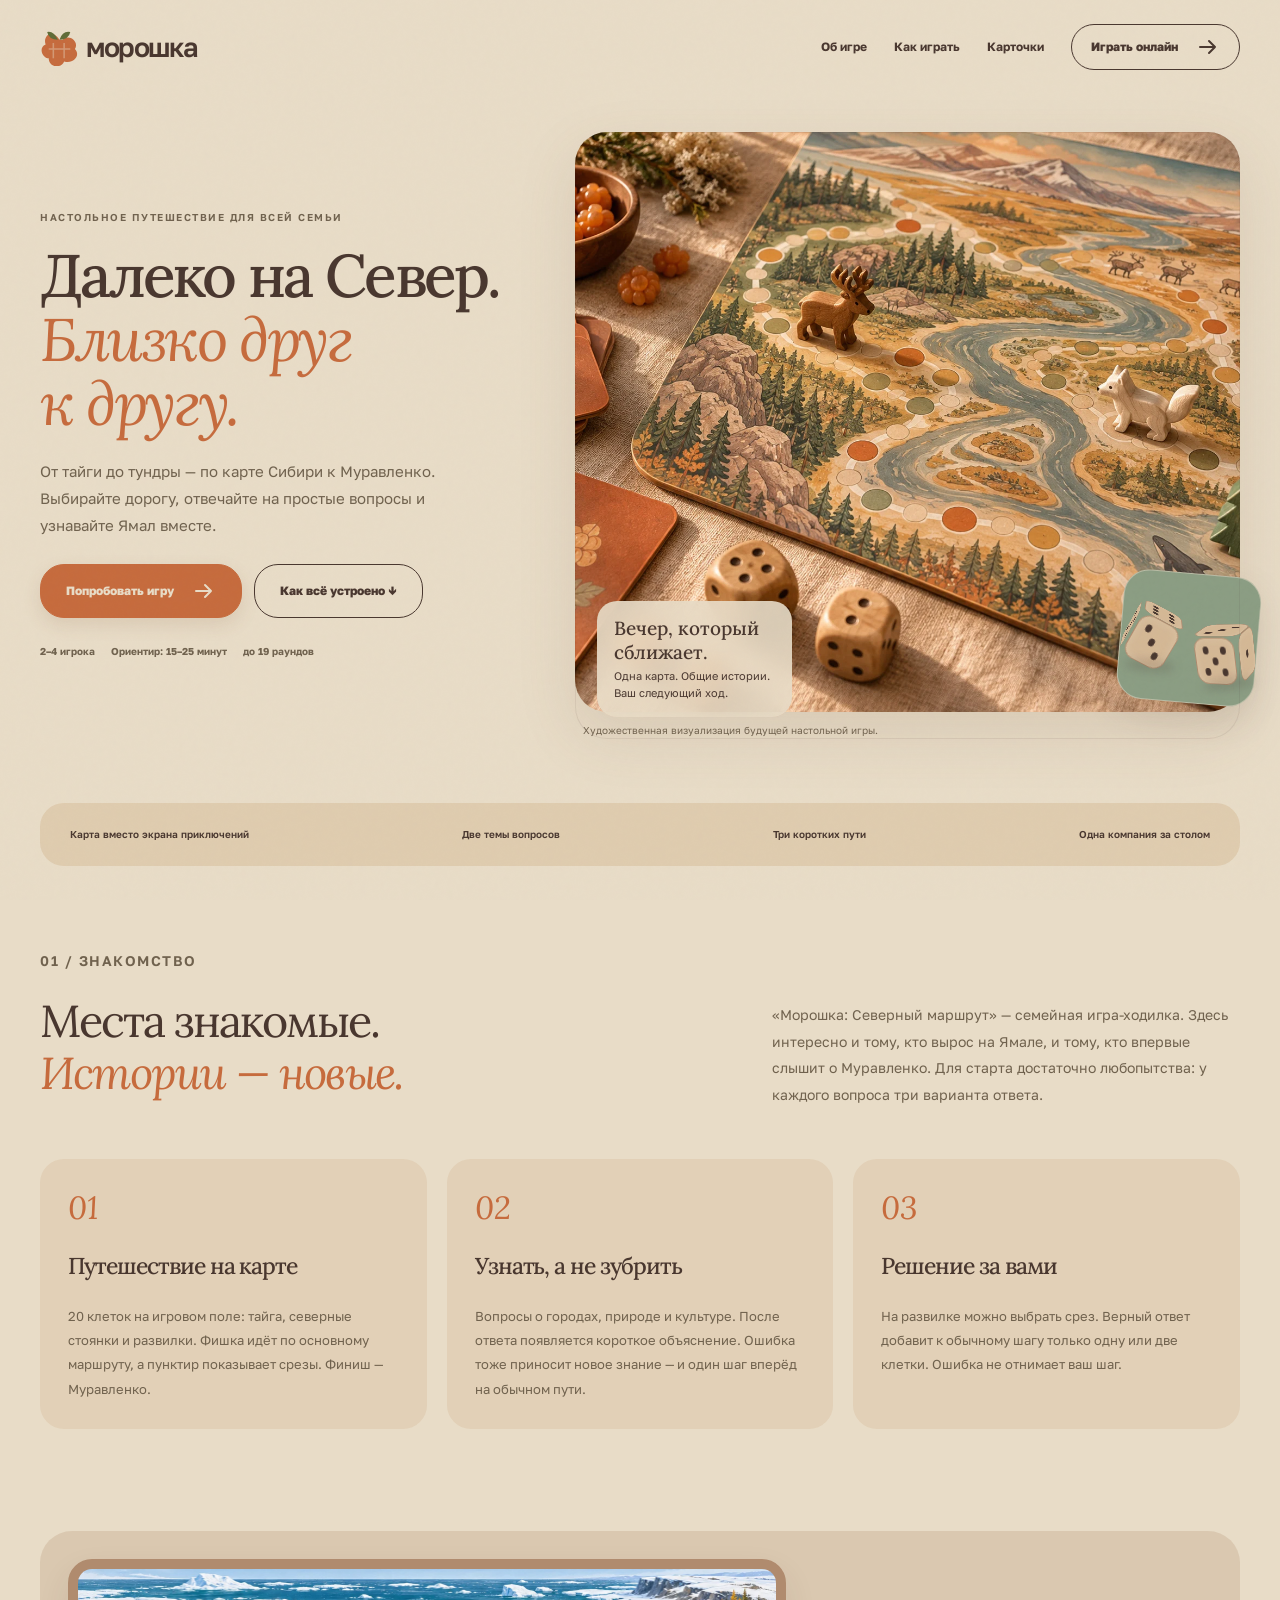
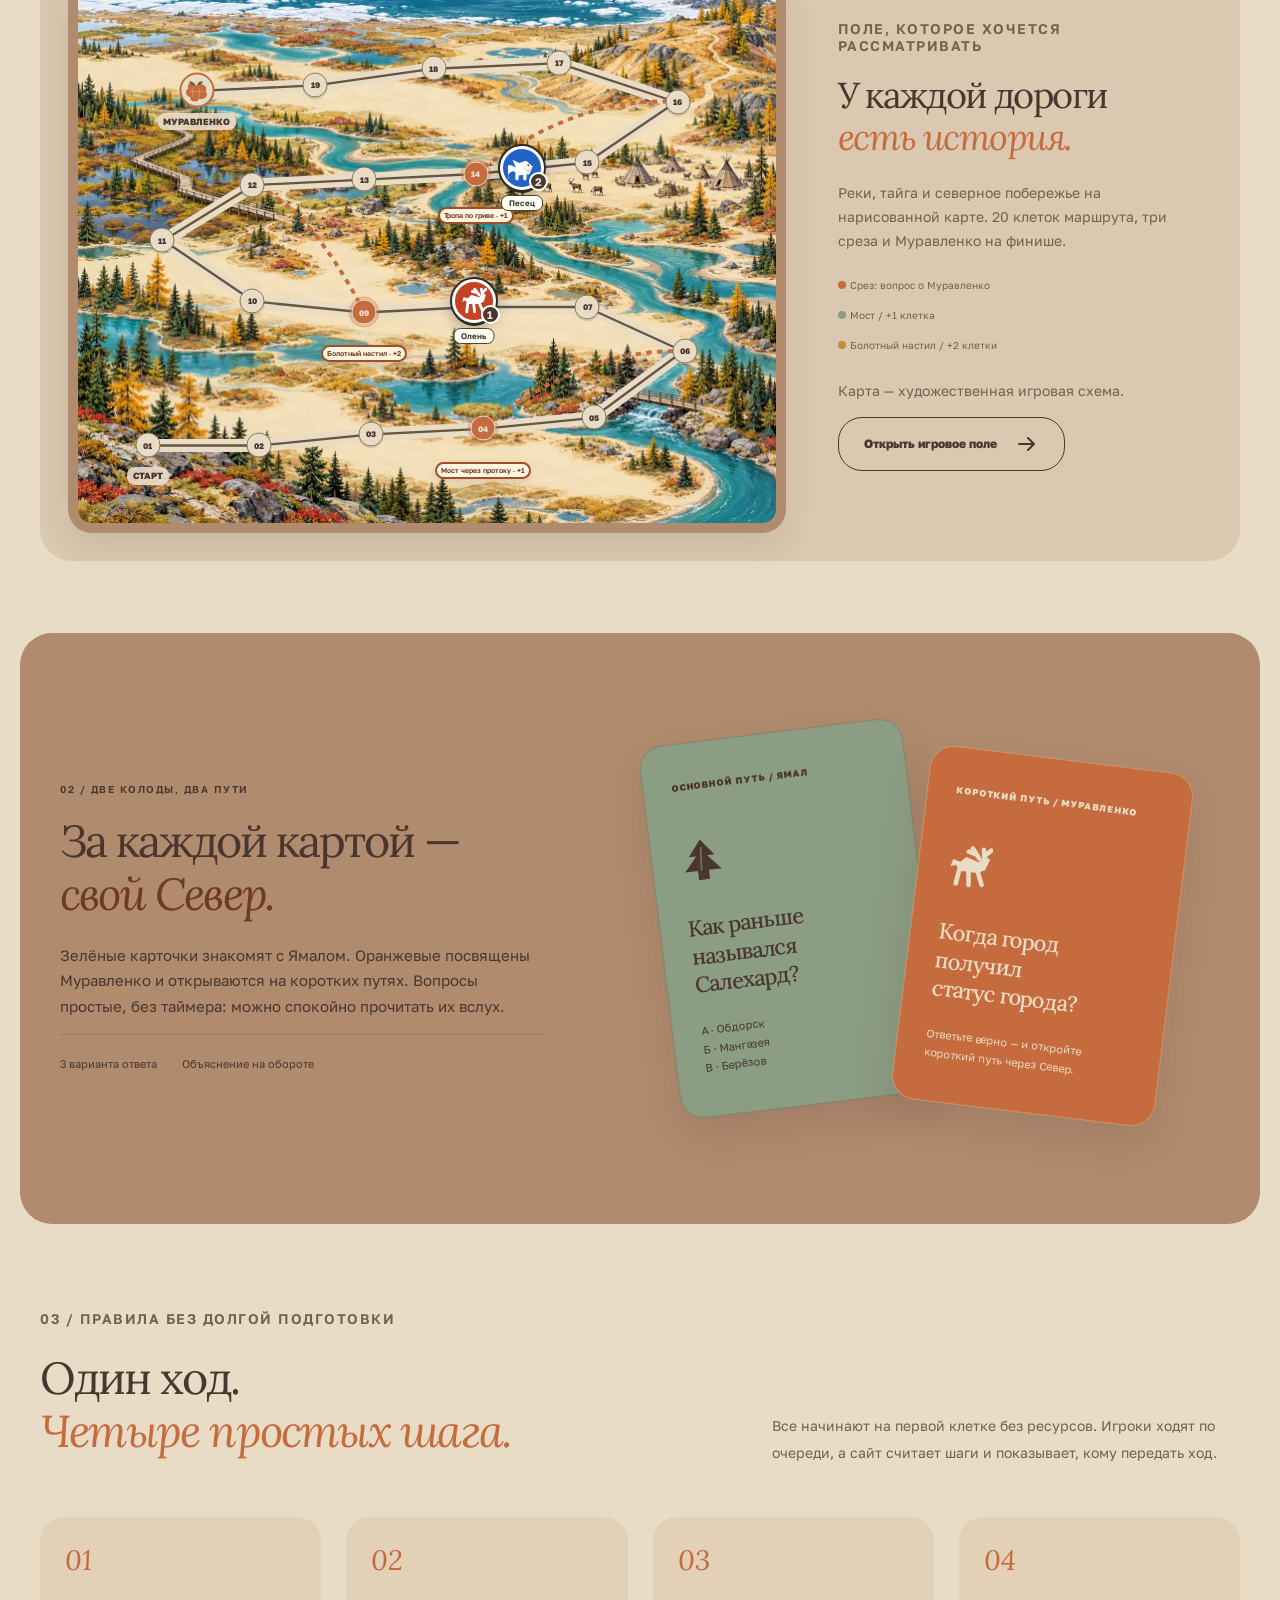
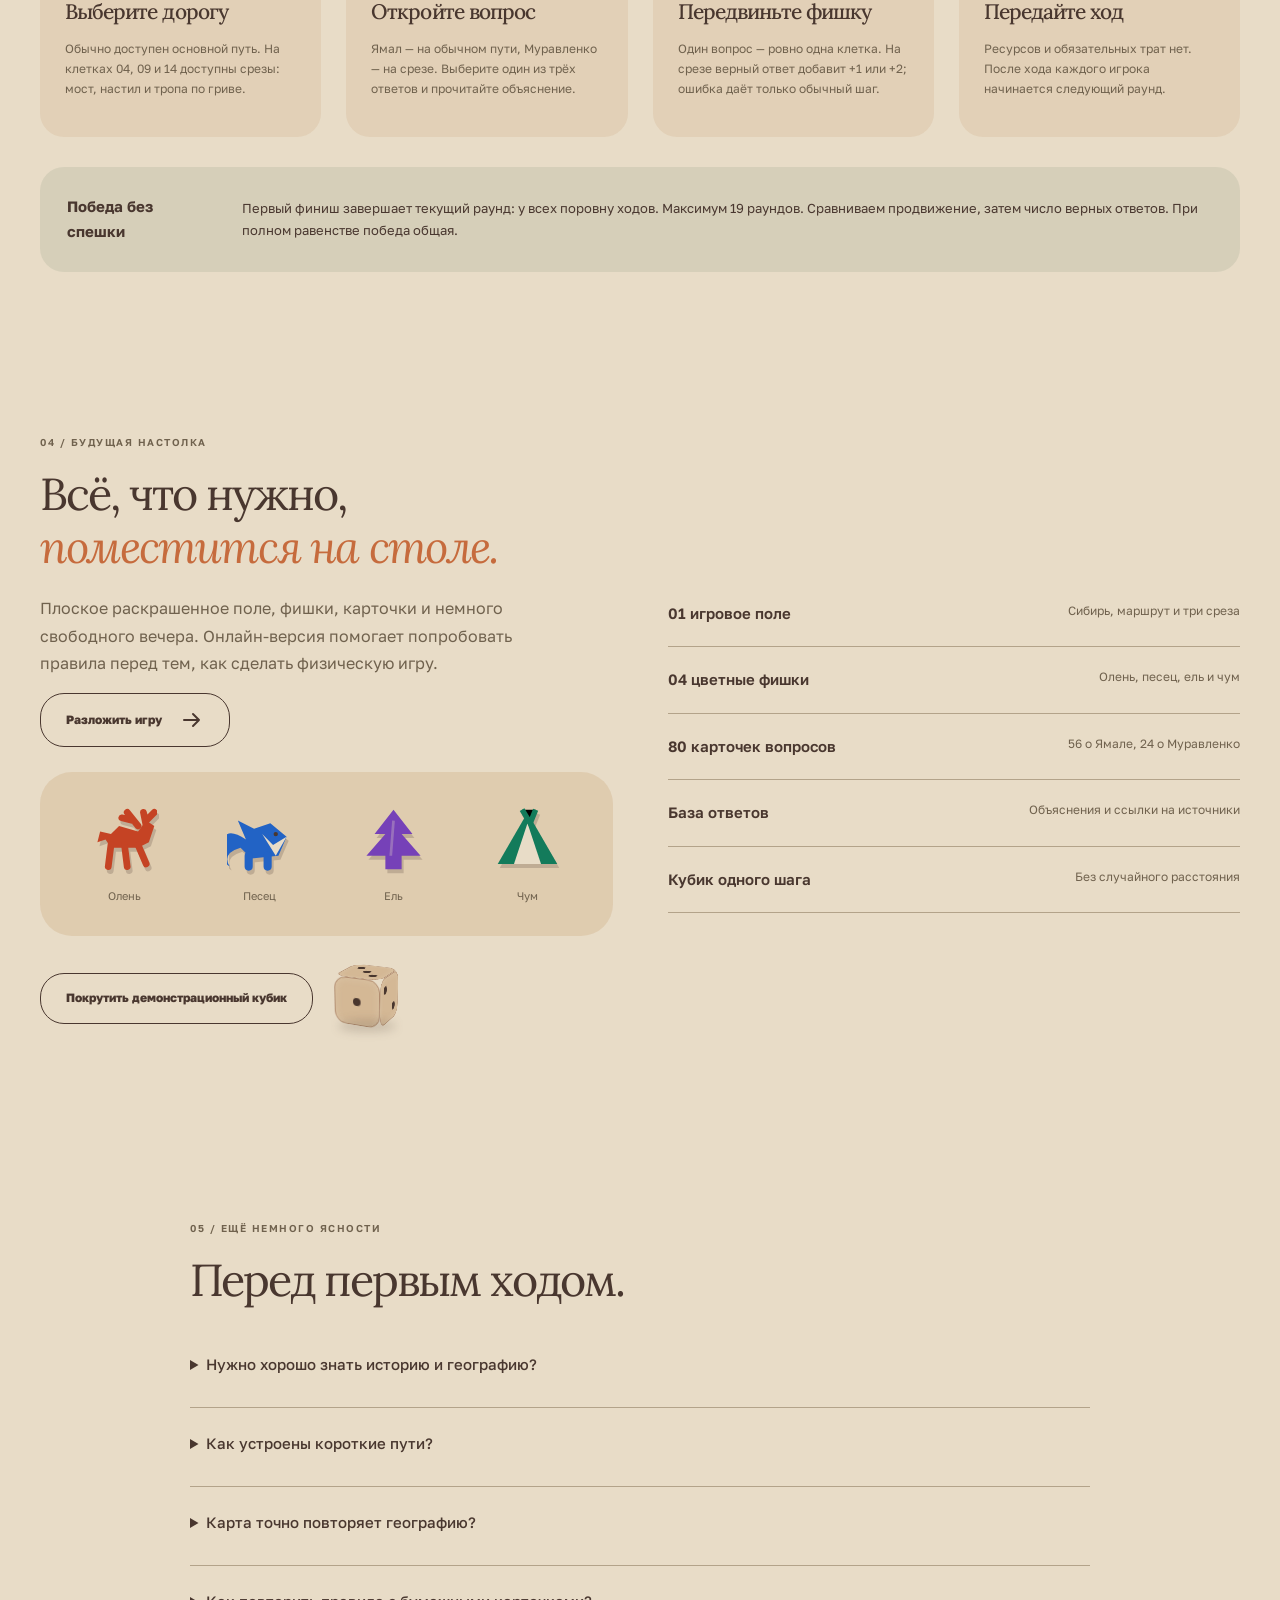
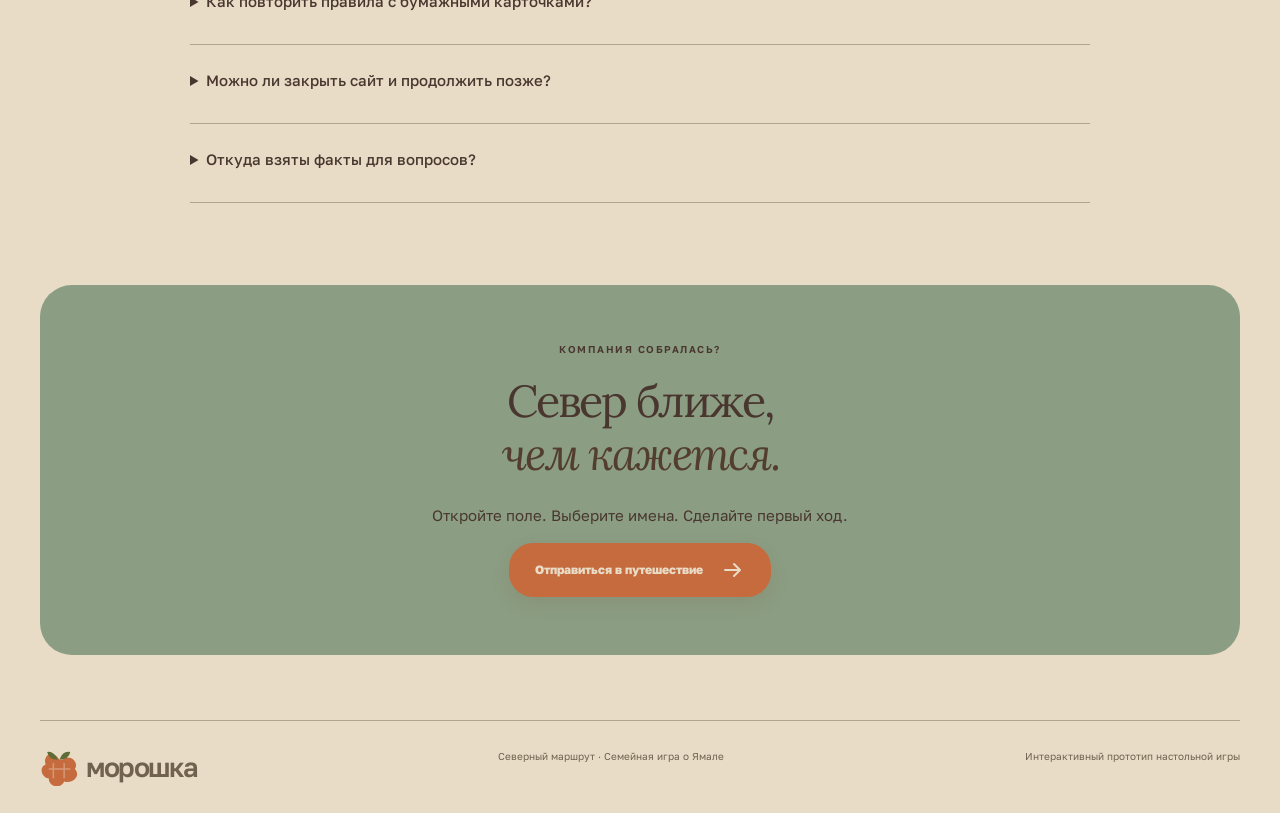
==== commit 08db178d: "Fix one-cell turns, remove resources, add 80-question bank and new playable Siberia map" ====
--- a/index.html
+++ b/index.html
@@ -1,7 +1,7 @@
-<!doctype html><html lang="ru"><head><meta charset="utf-8"><meta name="viewport" content="width=device-width,initial-scale=1"><meta name="theme-color" content="#243e32"><meta name="description" content="Морошка: Северный маршрут — семейная настольная игра о Ямале и Муравленко. Путешествуйте по карте Сибири, отвечайте на вопросы и открывайте короткие пути."><title>Морошка — Северный маршрут. Игра о родном Севере</title><link rel="stylesheet" href="site.css"><link rel="stylesheet" href="organic.css"><script type="module" src="landing.js"></script></head><body><a class="skip" href="#about">К содержанию</a><header class="wrap top"><a class="brand" href="./" aria-label="Морошка — главная"><span class="berry"  aria-hidden="true" data-icon="berry"></span>морошка</a><nav class="nav" aria-label="Главная навигация"><a href="#about">Об игре</a><a href="#rules">Как играть</a><a href="#cards">Карточки</a><a class="button small" href="play/">Играть онлайн <span data-icon="arrow"></span></a></nav></header><main><section class="wrap hero"><div class="hero-copy"><p class="eyebrow">Настольное путешествие для всей семьи</p><h1>Далеко на Север.<br><em>Близко друг<br>к другу.</em></h1><p class="lead">От тайги до тундры — по карте Сибири к Муравленко. Выбирайте дорогу, отвечайте на простые вопросы и узнавайте Ямал вместе.</p><div class="actions"><a class="button primary" href="play/">Попробовать игру <span><span data-icon="arrow"></span></span></a><a class="button" href="#rules">Как всё устроено ↓</a></div><div class="meta"><span>2–4 игрока</span><span>Ориентир: 10–15 минут</span><span>12 раундов</span></div></div><figure class="hero-photo"><img src="assets/game-table.webp" alt="Визуализация настолки: нарисованное поле Сибири, деревянные фишки, карточки и кубики" width="1536" height="1024" fetchpriority="high"><div class="photo-note"><strong>Вечер, который сближает.</strong>Одна карта. Общие истории. Ваш следующий ход.</div><div class="hero-dice" id="heroDice" aria-hidden="true"></div><figcaption class="photo-caption">Художественная визуализация будущей настольной игры.</figcaption></figure></section><div class="wrap strip"><span>Карта вместо экрана приключений</span><span>Две темы вопросов</span><span>Три коротких пути</span><span>Одна компания за столом</span></div>
-<section class="wrap section" id="about"><div class="section-intro"><div><p class="eyebrow">01 / Знакомство</p><h2>Места знакомые.<br><em>Истории — новые.</em></h2></div><p>«Морошка: Северный маршрут» — семейная игра-ходилка. Здесь интересно и тому, кто вырос на Ямале, и тому, кто впервые слышит о Муравленко. Для старта достаточно любопытства: у каждого вопроса три варианта ответа.</p></div><div class="three"><article class="feature"><span class="num">01</span><h3>Путешествие на карте</h3><p>32 точки на игровом поле: тайга, северные стоянки и развилки. Фишка идёт по основному маршруту, а пунктир показывает срезы. Финиш — Муравленко.</p></article><article class="feature"><span class="num">02</span><h3>Узнать, а не зубрить</h3><p>Вопросы о городах, природе и культуре. После ответа появляется короткое объяснение. Ошибка тоже приносит новое знание — и один шаг вперёд на обычном пути.</p></article><article class="feature"><span class="num">03</span><h3>Решение за вами</h3><p>На развилке можно продолжить обычный путь или потратить запас на срез. Верный ответ о Муравленко переносит фишку сразу на пять точек вперёд.</p></article></div></section>
-<section class="wrap map-section"><div class="map-showcase"><div class="map" id="previewMap"></div><div class="map-showcase-copy"><p class="eyebrow">Поле, которое хочется рассматривать</p><h2>У каждой дороги<br><em>есть история.</em></h2><p>Реки, тайга и северное побережье на нарисованной карте. 32 точки маршрута, три среза и Муравленко на финише.</p><div class="legend"><span><i></i>Срез: вопрос о Муравленко</span><span><i class="c"></i>Стоянка: пополните запас</span><span><i class="e"></i>Событие: история в пути</span></div><p class="saved">Карта — художественная игровая схема.</p><a class="button" href="play/">Открыть игровое поле <span data-icon="arrow"></span></a></div></div></section><section class="dark" id="cards"><div class="wrap section deck-layout"><div><p class="eyebrow">02 / Две колоды, два пути</p><h2>За каждой картой —<br><em>свой Север.</em></h2><p>Зелёные карточки знакомят с Ямалом. Оранжевые посвящены Муравленко и открываются на коротких путях. Вопросы простые, без таймера: можно спокойно прочитать их вслух.</p><div class="inline-facts"><span>3 варианта ответа</span><span>Объяснение на обороте</span></div></div><div class="cards"><article class="sample-card"><small>ОСНОВНОЙ ПУТЬ / ЯМАЛ</small><span class="card-icon" data-icon="pine"></span><h3>Как называется<br>столица Ямала?</h3><p>А · Омск<br>Б · Салехард<br>В · Тюмень</p></article><article class="sample-card city"><small>КОРОТКИЙ ПУТЬ / МУРАВЛЕНКО</small><span class="card-icon" data-icon="deer"></span><h3>В честь кого<br>назван город?</h3><p>Ответьте верно — и откройте короткий путь через Север.</p></article></div></div></section>
-<section class="wrap section" id="rules"><div class="section-intro"><div><p class="eyebrow">03 / Правила без долгой подготовки</p><h2>Один ход.<br><em>Четыре простых шага.</em></h2></div><p>Все начинают на первой точке с тремя запасами. Игроки ходят по очереди, а сайт считает шаги и показывает, кому передать ход.</p></div><div class="steps"><article class="step"><b>01</b><h3>Выберите дорогу</h3><p>Обычно доступен основной путь. На точках 08, 16 и 24 появляется срез — для него нужен один запас.</p></article><article class="step"><b>02</b><h3>Откройте вопрос</h3><p>Ямал — на обычном пути, Муравленко — на срезе. Выберите один из трёх ответов и прочитайте объяснение.</p></article><article class="step"><b>03</b><h3>Передвиньте фишку</h3><p>Верно: бросок 1–3 плюс один шаг и ягодка. Ошибка: один шаг. На срезе верно — пять шагов; ошибка — остаетесь на месте.</p></article><article class="step"><b>04</b><h3>Передайте ход</h3><p>Стоянка даёт запас, событие может его изменить. После хода каждого игрока начинается следующий раунд.</p></article></div><div class="callout"><strong>Победа без спешки</strong><p>Партия длится ровно 12 раундов. Выигрывает тот, кто дальше продвинулся; при равенстве — у кого больше ягодок за знания. Если совпало и это, победа общая. Дошедшие до финиша продолжают отвечать и собирать ягодки.</p></div></section>
-<section class="wrap section kit"><div><p class="eyebrow">04 / Будущая настолка</p><h2>Всё, что нужно,<br><em>поместится на столе.</em></h2><p class="lead">Плоское раскрашенное поле, фишки, карточки и немного свободного вечера. Онлайн-версия помогает попробовать правила перед тем, как сделать физическую игру.</p><a class="button" href="play/">Разложить игру <span data-icon="arrow"></span></a><div class="pawn-showcase" id="pawnShowcase"></div><div class="motion-demo"><button class="button" id="demoRoll">Бросить кубики</button><div id="demoDice" aria-live="polite"></div></div></div><ul class="kit-list"><li><b>01 игровое поле</b><span>Сибирь, маршрут и три среза</span></li><li><b>04 цветные фишки</b><span>Олень, песец, ель и чум</span></li><li><b>20 карточек вопросов</b><span>12 о Ямале, 8 о Муравленко</span></li><li><b>04 карты событий</b><span>Погода, стоянки и находки</span></li><li><b>Жетоны и кубик</b><span>Запасы, ягодки и шаги</span></li></ul></section>
-<section class="wrap section faq"><p class="eyebrow">05 / Ещё немного ясности</p><h2>Перед первым ходом.</h2><details><summary>Нужно хорошо знать историю и географию?</summary><p>Нет. Вопросы начального уровня, с тремя вариантами. Часть — о повседневной жизни и культуре, часть — о городе. Читать можно вместе, а ответ выбирает игрок, чей сейчас ход.</p></details><details><summary>Как устроены срезы и запасы?</summary><p>Фишка обязательно останавливается на развилке, даже если выпало больше шагов. На следующем ходу можно потратить один запас и попытаться срезать. На каждой развилке у игрока только одна попытка. При ошибке он остаётся там, а в следующий ход идёт обычным путём. Запасы личные, максимум пять; без них основной путь всегда открыт.</p></details><details><summary>Карта точно повторяет географию?</summary><p>Это художественная игровая схема Западной Сибири на тему Ямала. Реки и северные ландшафты создают ощущение места, но расстояния и расположение точек маршрута условны. Для навигации карта не предназначена.</p></details><details><summary>Как повторить правила с бумажными карточками?</summary><p>Один обычный шестигранный кубик заменяет бросок 1–3: 1–2 дают один шаг, 3–4 — два, 5–6 — три. За верный ответ добавьте ещё шаг. На срезе кубик не нужен: верный ответ даёт пять шагов. Событие разыгрывается только при остановке на синей точке.</p></details><details><summary>Можно ли закрыть сайт и продолжить позже?</summary><p>Да, игра автоматически сохраняется в этом браузере после каждого действия. На другом устройстве или после очистки данных браузера сохранение недоступно.</p></details><details><summary>Откуда взяты факты для вопросов?</summary><p>Использованы материалы городского издания «Муравленко 24», справочника «Мой город», Окружного центра национальных культур и Окружного дома ремёсел. После ответа на карточке есть ссылка на источник. События и правила движения придуманы для игры.</p><div class="source-links"><a href="https://www.muravlenko24.ru/news/27166-iz-poselka-v-gorod.html" target="_blank" rel="noopener">История Муравленко <span data-icon="arrow"></span></a><a href="https://ocnk.yanao.ru/folklor" target="_blank" rel="noopener">Культура Ямала <span data-icon="arrow"></span></a><a href="https://odr.yanao.ru/etnopark/" target="_blank" rel="noopener">Горнокнязевск <span data-icon="arrow"></span></a></div></details></section>
+<!doctype html><html lang="ru"><head><meta charset="utf-8"><meta name="viewport" content="width=device-width,initial-scale=1"><meta name="theme-color" content="#243e32"><meta name="description" content="Морошка: Северный маршрут — семейная настольная игра о Ямале и Муравленко. Путешествуйте по карте Сибири, отвечайте на вопросы и открывайте короткие пути."><title>Морошка — Северный маршрут. Игра о родном Севере</title><link rel="stylesheet" href="site.css"><link rel="stylesheet" href="organic.css"><script type="module" src="landing.js"></script></head><body><a class="skip" href="#about">К содержанию</a><header class="wrap top"><a class="brand" href="./" aria-label="Морошка — главная"><span class="berry"  aria-hidden="true" data-icon="berry"></span>морошка</a><nav class="nav" aria-label="Главная навигация"><a href="#about">Об игре</a><a href="#rules">Как играть</a><a href="#cards">Карточки</a><a class="button small" href="play/">Играть онлайн <span data-icon="arrow"></span></a></nav></header><main><section class="wrap hero"><div class="hero-copy"><p class="eyebrow">Настольное путешествие для всей семьи</p><h1>Далеко на Север.<br><em>Близко друг<br>к другу.</em></h1><p class="lead">От тайги до тундры — по карте Сибири к Муравленко. Выбирайте дорогу, отвечайте на простые вопросы и узнавайте Ямал вместе.</p><div class="actions"><a class="button primary" href="play/">Попробовать игру <span><span data-icon="arrow"></span></span></a><a class="button" href="#rules">Как всё устроено ↓</a></div><div class="meta"><span>2–4 игрока</span><span>Ориентир: 15–25 минут</span><span>до 19 раундов</span></div></div><figure class="hero-photo"><img src="assets/game-table.webp" alt="Визуализация настолки: нарисованное поле Сибири, деревянные фишки, карточки и кубики" width="1536" height="1024" fetchpriority="high"><div class="photo-note"><strong>Вечер, который сближает.</strong>Одна карта. Общие истории. Ваш следующий ход.</div><div class="hero-dice" id="heroDice" aria-hidden="true"></div><figcaption class="photo-caption">Художественная визуализация будущей настольной игры.</figcaption></figure></section><div class="wrap strip"><span>Карта вместо экрана приключений</span><span>Две темы вопросов</span><span>Три коротких пути</span><span>Одна компания за столом</span></div>
+<section class="wrap section" id="about"><div class="section-intro"><div><p class="eyebrow">01 / Знакомство</p><h2>Места знакомые.<br><em>Истории — новые.</em></h2></div><p>«Морошка: Северный маршрут» — семейная игра-ходилка. Здесь интересно и тому, кто вырос на Ямале, и тому, кто впервые слышит о Муравленко. Для старта достаточно любопытства: у каждого вопроса три варианта ответа.</p></div><div class="three"><article class="feature"><span class="num">01</span><h3>Путешествие на карте</h3><p>20 клеток на игровом поле: тайга, северные стоянки и развилки. Фишка идёт по основному маршруту, а пунктир показывает срезы. Финиш — Муравленко.</p></article><article class="feature"><span class="num">02</span><h3>Узнать, а не зубрить</h3><p>Вопросы о городах, природе и культуре. После ответа появляется короткое объяснение. Ошибка тоже приносит новое знание — и один шаг вперёд на обычном пути.</p></article><article class="feature"><span class="num">03</span><h3>Решение за вами</h3><p>На развилке можно выбрать срез. Верный ответ добавит к обычному шагу только одну или две клетки. Ошибка не отнимает ваш шаг.</p></article></div></section>
+<section class="wrap map-section"><div class="map-showcase"><div class="map" id="previewMap"></div><div class="map-showcase-copy"><p class="eyebrow">Поле, которое хочется рассматривать</p><h2>У каждой дороги<br><em>есть история.</em></h2><p>Реки, тайга и северное побережье на нарисованной карте. 20 клеток маршрута, три среза и Муравленко на финише.</p><div class="legend"><span><i></i>Срез: вопрос о Муравленко</span><span><i class="c"></i>Мост / +1 клетка</span><span><i class="e"></i>Болотный настил / +2 клетки</span></div><p class="saved">Карта — художественная игровая схема.</p><a class="button" href="play/">Открыть игровое поле <span data-icon="arrow"></span></a></div></div></section><section class="dark" id="cards"><div class="wrap section deck-layout"><div><p class="eyebrow">02 / Две колоды, два пути</p><h2>За каждой картой —<br><em>свой Север.</em></h2><p>Зелёные карточки знакомят с Ямалом. Оранжевые посвящены Муравленко и открываются на коротких путях. Вопросы простые, без таймера: можно спокойно прочитать их вслух.</p><div class="inline-facts"><span>3 варианта ответа</span><span>Объяснение на обороте</span></div></div><div class="cards"><article class="sample-card"><small>ОСНОВНОЙ ПУТЬ / ЯМАЛ</small><span class="card-icon" data-icon="pine"></span><h3>Как раньше<br>назывался Салехард?</h3><p>А · Обдорск<br>Б · Мангазея<br>В · Берёзов</p></article><article class="sample-card city"><small>КОРОТКИЙ ПУТЬ / МУРАВЛЕНКО</small><span class="card-icon" data-icon="deer"></span><h3>Когда город получил<br>статус города?</h3><p>Ответьте верно — и откройте короткий путь через Север.</p></article></div></div></section>
+<section class="wrap section" id="rules"><div class="section-intro"><div><p class="eyebrow">03 / Правила без долгой подготовки</p><h2>Один ход.<br><em>Четыре простых шага.</em></h2></div><p>Все начинают на первой клетке без ресурсов. Игроки ходят по очереди, а сайт считает шаги и показывает, кому передать ход.</p></div><div class="steps"><article class="step"><b>01</b><h3>Выберите дорогу</h3><p>Обычно доступен основной путь. На клетках 04, 09 и 14 доступны срезы: мост, настил и тропа по гриве.</p></article><article class="step"><b>02</b><h3>Откройте вопрос</h3><p>Ямал — на обычном пути, Муравленко — на срезе. Выберите один из трёх ответов и прочитайте объяснение.</p></article><article class="step"><b>03</b><h3>Передвиньте фишку</h3><p>Один вопрос — ровно одна клетка. На срезе верный ответ добавит +1 или +2; ошибка даёт только обычный шаг.</p></article><article class="step"><b>04</b><h3>Передайте ход</h3><p>Ресурсов и обязательных трат нет. После хода каждого игрока начинается следующий раунд.</p></article></div><div class="callout"><strong>Победа без спешки</strong><p>Первый финиш завершает текущий раунд: у всех поровну ходов. Максимум 19 раундов. Сравниваем продвижение, затем число верных ответов. При полном равенстве победа общая.</p></div></section>
+<section class="wrap section kit"><div><p class="eyebrow">04 / Будущая настолка</p><h2>Всё, что нужно,<br><em>поместится на столе.</em></h2><p class="lead">Плоское раскрашенное поле, фишки, карточки и немного свободного вечера. Онлайн-версия помогает попробовать правила перед тем, как сделать физическую игру.</p><a class="button" href="play/">Разложить игру <span data-icon="arrow"></span></a><div class="pawn-showcase" id="pawnShowcase"></div><div class="motion-demo"><button class="button" id="demoRoll">Покрутить демонстрационный кубик</button><div id="demoDice" aria-live="polite"></div></div></div><ul class="kit-list"><li><b>01 игровое поле</b><span>Сибирь, маршрут и три среза</span></li><li><b>04 цветные фишки</b><span>Олень, песец, ель и чум</span></li><li><b>80 карточек вопросов</b><span>56 о Ямале, 24 о Муравленко</span></li><li><b>База ответов</b><span>Объяснения и ссылки на источники</span></li><li><b>Кубик одного шага</b><span>Без случайного расстояния</span></li></ul></section>
+<section class="wrap section faq"><p class="eyebrow">05 / Ещё немного ясности</p><h2>Перед первым ходом.</h2><details><summary>Нужно хорошо знать историю и географию?</summary><p>Нет. Вопросы начального уровня, с тремя вариантами. Часть — о повседневной жизни и культуре, часть — о городе. Читать можно вместе, а ответ выбирает игрок, чей сейчас ход.</p></details><details><summary>Как устроены короткие пути?</summary><p>На клетках 04, 09 и 14 можно выбрать вопрос о Муравленко. Мост и тропа добавляют +1 клетку, болотный настил +2. Бонус прибавляется к обычному шагу только за верный ответ; при ошибке вы всё равно идёте на одну клетку. Одна попытка на развилке, никаких ресурсов.</p></details><details><summary>Карта точно повторяет географию?</summary><p>Это художественная игровая схема Западной Сибири на тему Ямала. Реки и северные ландшафты создают ощущение места, но расстояния и расположение точек маршрута условны. Для навигации карта не предназначена.</p></details><details><summary>Как повторить правила с бумажными карточками?</summary><p>В физической версии достаточно передвигать фишку на одну клетку после каждого вопроса. Если нужен ритуал броска, используйте кубик с единицей на каждой грани. Обычный шестигранный кубик в демонстрации ниже не определяет движение в игре.</p></details><details><summary>Можно ли закрыть сайт и продолжить позже?</summary><p>Да, игра автоматически сохраняется в этом браузере после каждого действия. На другом устройстве или после очистки данных браузера сохранение недоступно.</p></details><details><summary>Откуда взяты факты для вопросов?</summary><p>Использованы материалы городского издания «Муравленко 24», справочника «Мой город», Окружного центра национальных культур и Окружного дома ремёсел. После ответа на карточке есть ссылка на источник. <a href="questions/">Открыть все вопросы и ответы</a>. События и правила движения придуманы для игры.</p><div class="source-links"><a href="https://www.muravlenko24.ru/news/27166-iz-poselka-v-gorod.html" target="_blank" rel="noopener">История Муравленко <span data-icon="arrow"></span></a><a href="https://ocnk.yanao.ru/folklor" target="_blank" rel="noopener">Культура Ямала <span data-icon="arrow"></span></a><a href="https://odr.yanao.ru/etnopark/" target="_blank" rel="noopener">Горнокнязевск <span data-icon="arrow"></span></a></div></details></section>
 <section class="wrap cta"><p class="eyebrow">Компания собралась?</p><h2>Север ближе,<br><em>чем кажется.</em></h2><p>Откройте поле. Выберите имена. Сделайте первый ход.</p><a class="button primary" href="play/">Отправиться в путешествие <span data-icon="arrow"></span></a></section></main><footer class="wrap footer"><a class="brand" href="./"><span class="berry"  data-icon="berry"></span>морошка</a><span>Северный маршрут · Семейная игра о Ямале</span><span>Интерактивный прототип настольной игры</span></footer></body></html>
--- a/organic.css
+++ b/organic.css
@@ -13,5 +13,6 @@
 @media(max-width:760px){.wrap{width:calc(100% - 36px)}.top{padding:17px 0}.brand{font-size:24px}.nav .button{padding:10px 16px}.hero{grid-template-columns:1fr;gap:22px;padding:28px 0 35px}.hero h1{font-size:51px;max-width:500px}.hero .lead{font-size:14px}.hero-photo>img{height:auto;aspect-ratio:3/2;border-radius:26px}.hero-dice{right:12px;bottom:35px;width:105px;height:100px;border-radius:24px}.hero-dice .dice-scene{--size:34px;margin:2px}.hero-dice .dice-face{border-radius:8px;padding:5px;gap:2px}.strip{padding:20px;gap:17px}.section{padding:55px 0}.section-intro{gap:10px}.map-showcase{grid-template-columns:1fr;padding:16px;gap:12px}.map-showcase-copy{padding:10px}.map-showcase-copy h2{font-size:33px}.map-showcase .point{width:23px;height:23px;font-size:8px}.deck-layout{gap:24px}.dark .section{padding:48px 0}.sample-card{padding:22px;min-height:300px}.steps{gap:13px}.step{padding:21px}.game-layout{grid-template-columns:1fr}.game-side{display:grid;grid-template-columns:1fr 1fr;gap:15px}.turn-panel{grid-column:1/-1}.play-heading h1{font-size:29px}.map-frame{padding:12px;border-radius:24px}.map-frame .map{min-width:640px}.map-frame .map-scroll{border-radius:18px}.map-frame .point{width:26px;height:26px;font-size:9px}.map-frame .pawn{width:36px;height:43px}.photo-note{left:14px;bottom:14px;max-width:175px;padding:12px 14px}.photo-note strong{font-size:17px}.pawn-showcase{gap:13px;padding:23px}.pawn-sample .icon{width:48px;height:60px}.map-frame.zoomed .map{width:900px;min-width:900px}.hero-copy .meta{font-size:10px}.three{grid-template-columns:1fr}.feature{display:block;padding:27px}.feature .num{margin-bottom:10px}.feature h3{font-size:25px}.feature p{font-size:14px}.feature .num{font-size:25px}.hero .actions{gap:9px}.hero .button{padding:13px 19px}.kit-list li{gap:14px}.kit-list span{max-width:180px;text-align:right}.cta{padding:42px 22px}.inline-facts{gap:20px}.hero-photo .photo-caption{font-size:9px}}
 @media(max-width:420px){.hero h1{font-size:45px}.hero-photo>img{aspect-ratio:1.18;object-position:60% center}.hero-dice{display:none}.hero .meta{gap:13px}.nav .button{font-size:10px}.brand{font-size:22px}.berry{width:30px;height:30px}.berry .icon{width:30px;height:30px}.top{gap:10px}.sample-card{padding:17px;min-height:290px}.sample-card h3{font-size:19px}.play-heading h1{font-size:26px}.play-heading{gap:12px}.play-heading .button{font-size:10px;padding:10px 14px}dialog{padding:25px}.map-showcase .point{width:19px;height:19px;font-size:7px}.map-label{font-size:8px}.map-showcase .pawn{transform:scale(.8)}.hero .button{font-size:11px}}
 .sample-card:not(.city){background:var(--sage)}.answer:disabled{opacity:1;color:var(--muted)}.answer.correct{color:var(--ink);font-weight:600}.map-scroll{overscroll-behavior-x:contain;scrollbar-color:#b08b6e #d4b89555}.hero-photo .photo-note{z-index:1}
+.map-frame .pawn,.pawn{width:44px;height:44px;border-radius:50%;background:var(--pawn)!important;border:3px solid #fff;box-shadow:0 3px 0 #30291e,0 0 0 2px #30291e,0 5px 16px #0005;color:white;filter:none;display:grid;place-items:center}.pawn>.icon{width:27px;height:29px;filter:none}.pawn small{width:19px;height:19px;font-size:11px;right:-7px;bottom:-4px;border:2px solid white}.pawn-name{position:absolute;top:46px;left:50%;transform:translateX(-50%);background:#fffdf4;color:#29261f;border:1px solid #51432c;padding:2px 7px;border-radius:7px;font:600 10px 'Golos Text',sans-serif;white-space:nowrap;max-width:115px;overflow:hidden;text-overflow:ellipsis}.map-pawns{z-index:5}.shortcut-label{position:absolute;z-index:3;transform:translateX(-50%);background:#fff4de;border:2px solid #a04e2a;padding:4px 8px;border-radius:9px;font:600 10px 'Golos Text',sans-serif;color:#6b321c;white-space:nowrap;box-shadow:0 3px 8px #49372f25}.map-frame .point{width:30px;height:30px;font-size:11px;font-weight:700;background:#fff8e8;border:2px solid #54442d}.map-frame .point.gate{background:#ae492c;color:white}.question-catalog{display:grid;grid-template-columns:repeat(2,minmax(0,1fr));gap:18px}.question-catalog .panel{min-width:0}.question-catalog summary{margin-bottom:16px}.question-catalog h3{font-size:23px}.question-catalog p{overflow-wrap:anywhere}.question-catalog a{color:#7c3d24;text-decoration:underline}.map-showcase .shortcut-label{font-size:7px;padding:2px 4px}.map-showcase .pawn-name{font-size:8px}.answer{min-height:56px}.button:focus-visible,.answer:focus-visible,summary:focus-visible,a:focus-visible,input:focus-visible,select:focus-visible{outline:3px solid #2263c5;outline-offset:4px}@media(max-width:760px){.question-catalog{grid-template-columns:1fr}.map-frame .pawn{width:44px;height:44px}.map-frame .map{min-width:760px}.actions .field{width:100%}}
 @media(max-width:760px){.game-layout{display:grid;grid-template-columns:1fr}.game-side{display:contents}.game-layout .turn-panel{grid-row:1;grid-column:1}.game-layout .map-frame{grid-row:2}.game-layout .players-panel{grid-row:3}.game-layout .log-panel{grid-row:4}.play-heading{padding:20px 0}.turn-panel h2{margin-bottom:12px}.turn-panel .eyebrow{margin-bottom:10px}.turn-panel p{margin-bottom:9px}}
 @media(prefers-reduced-motion:reduce){html{scroll-behavior:auto}.hero-photo>img,.hero-photo,.hero-copy,.hero-copy .actions,dialog,.dice-cube.rolling{animation:none!important}.reveal-ready{opacity:1;transform:none}*,*::before,*::after{transition:none!important}}
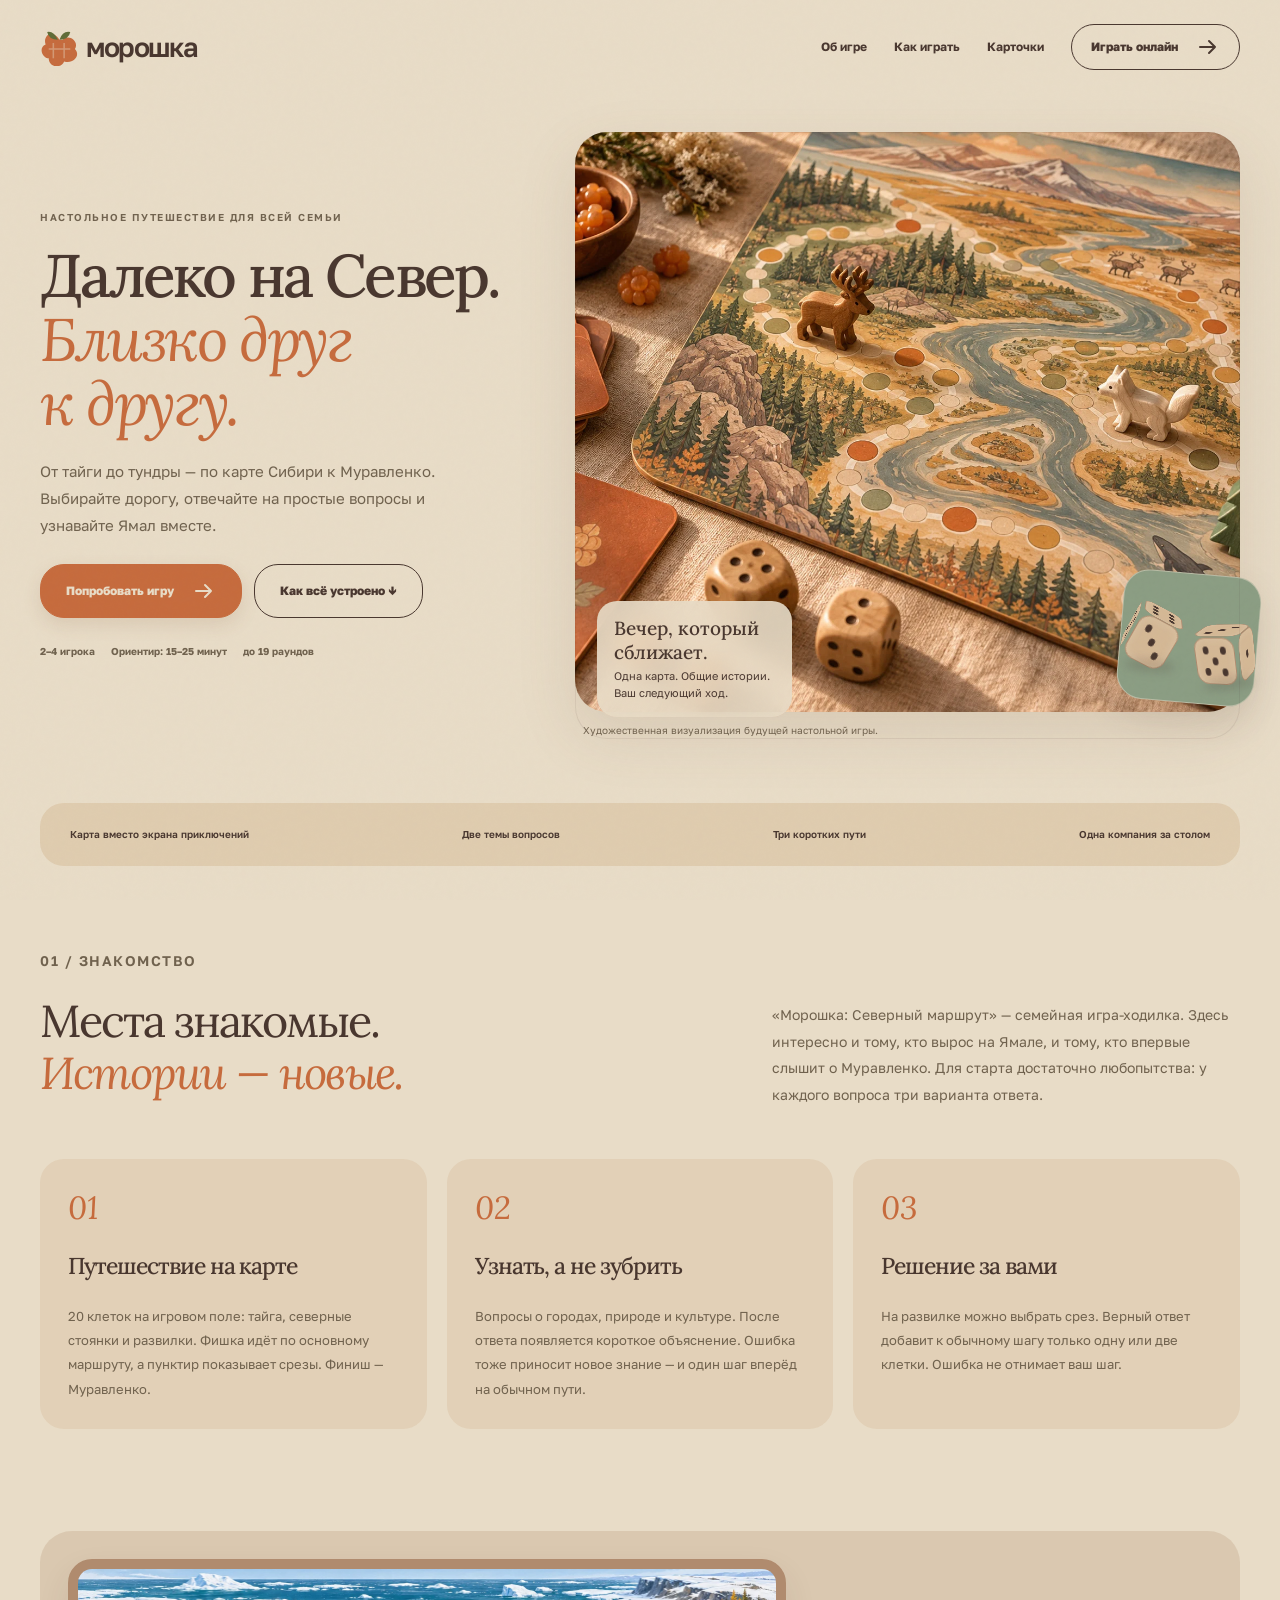
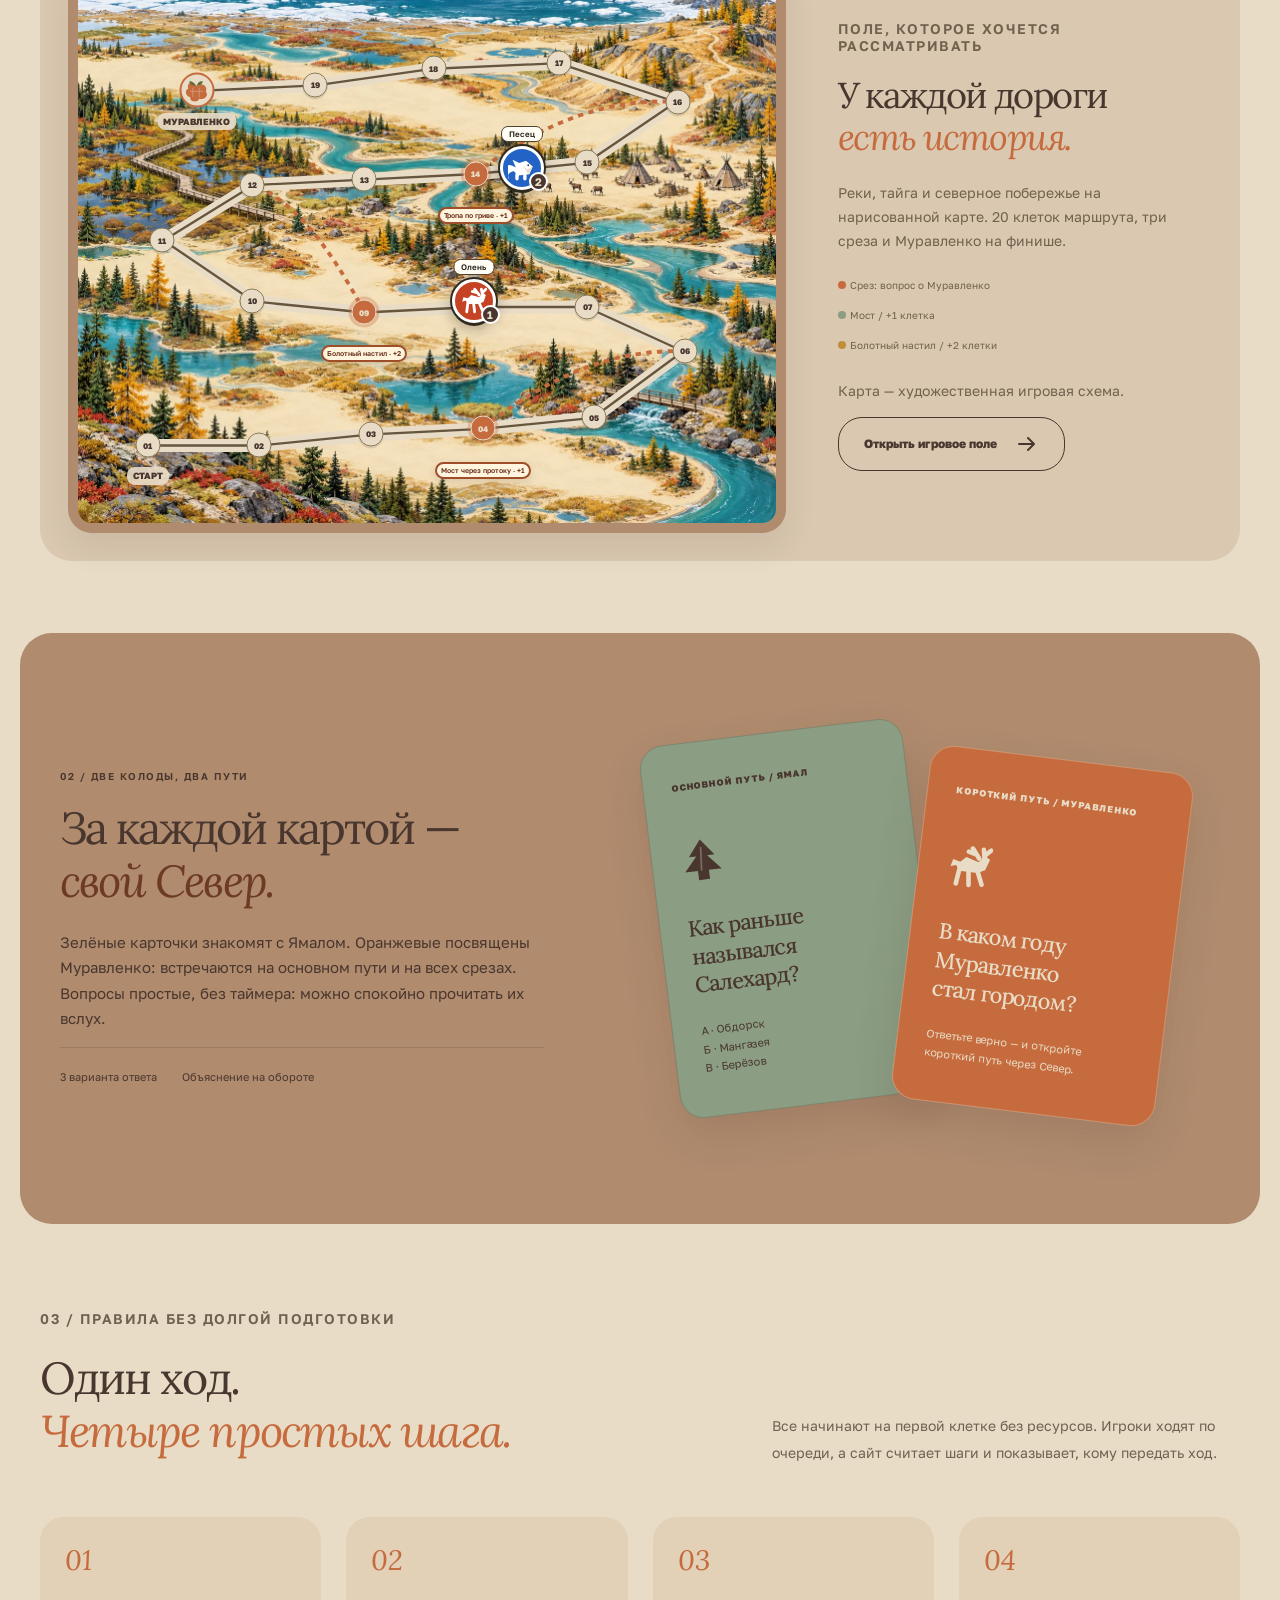
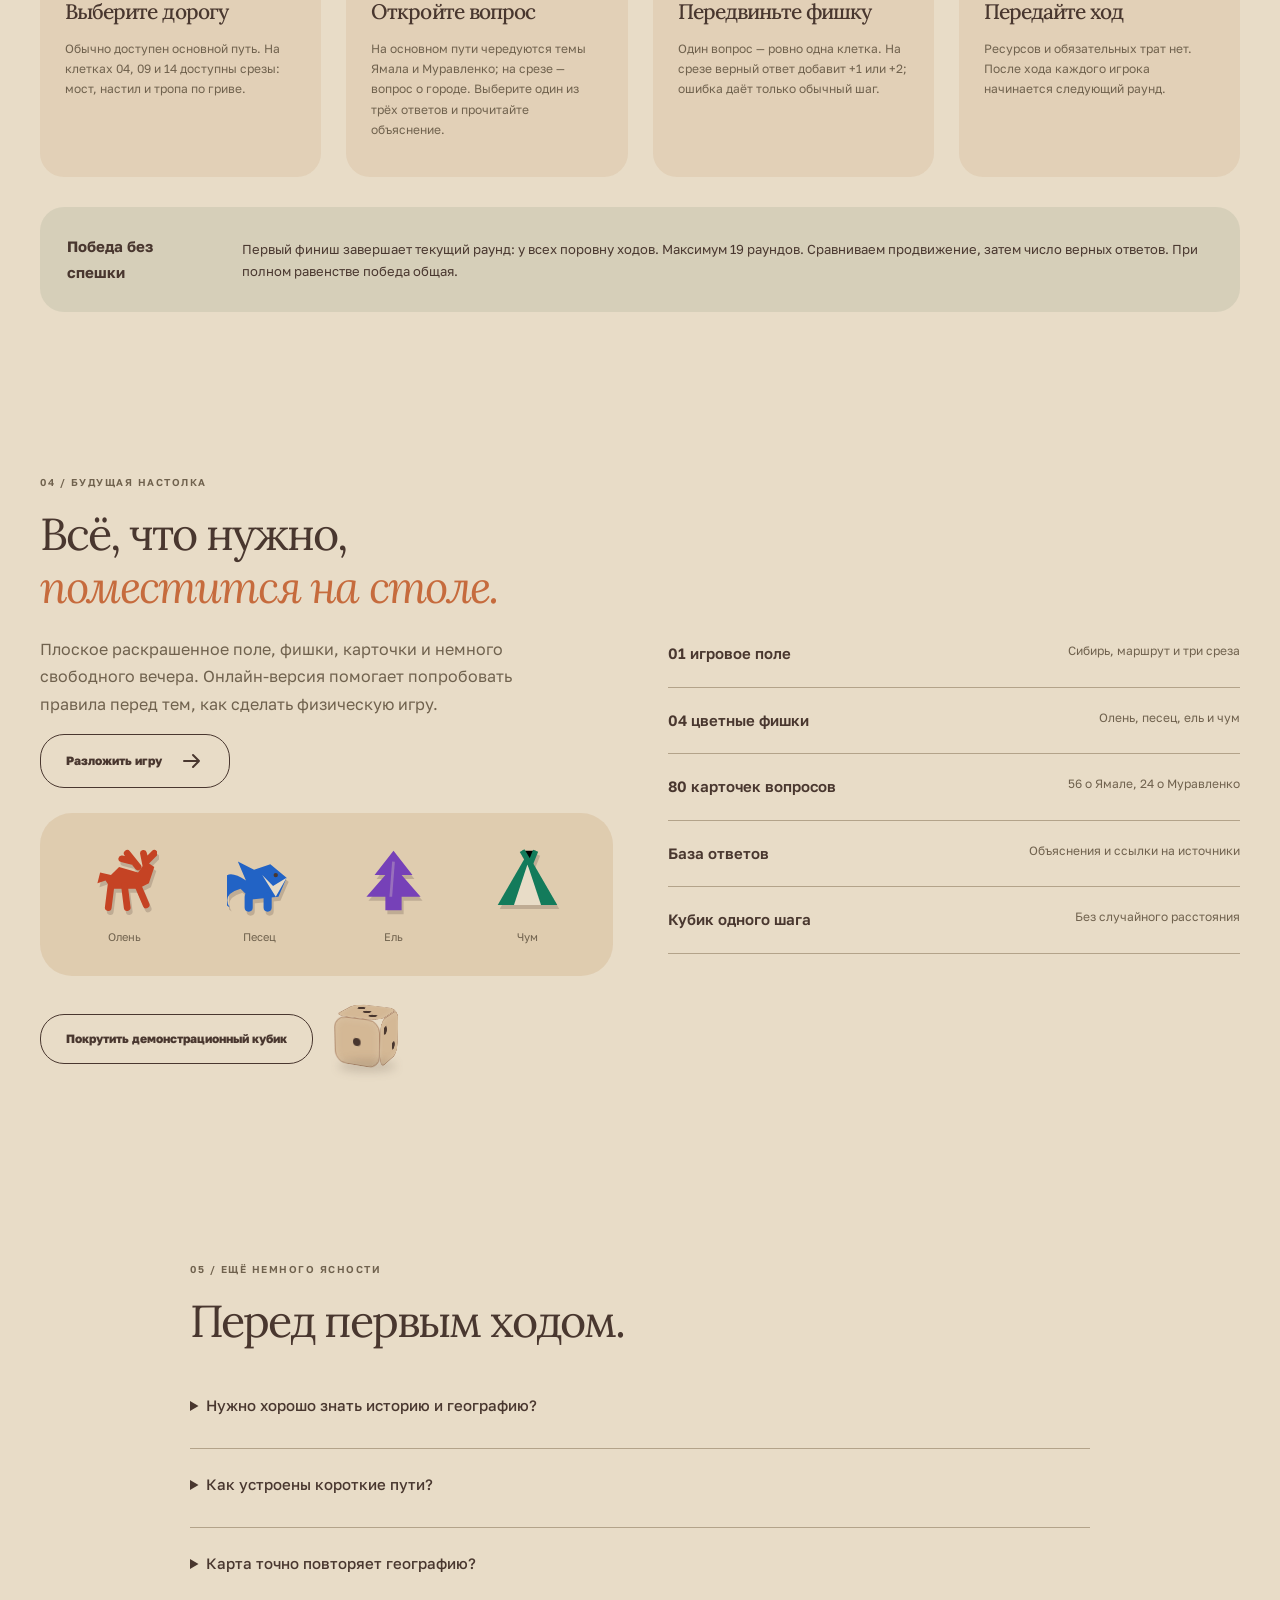
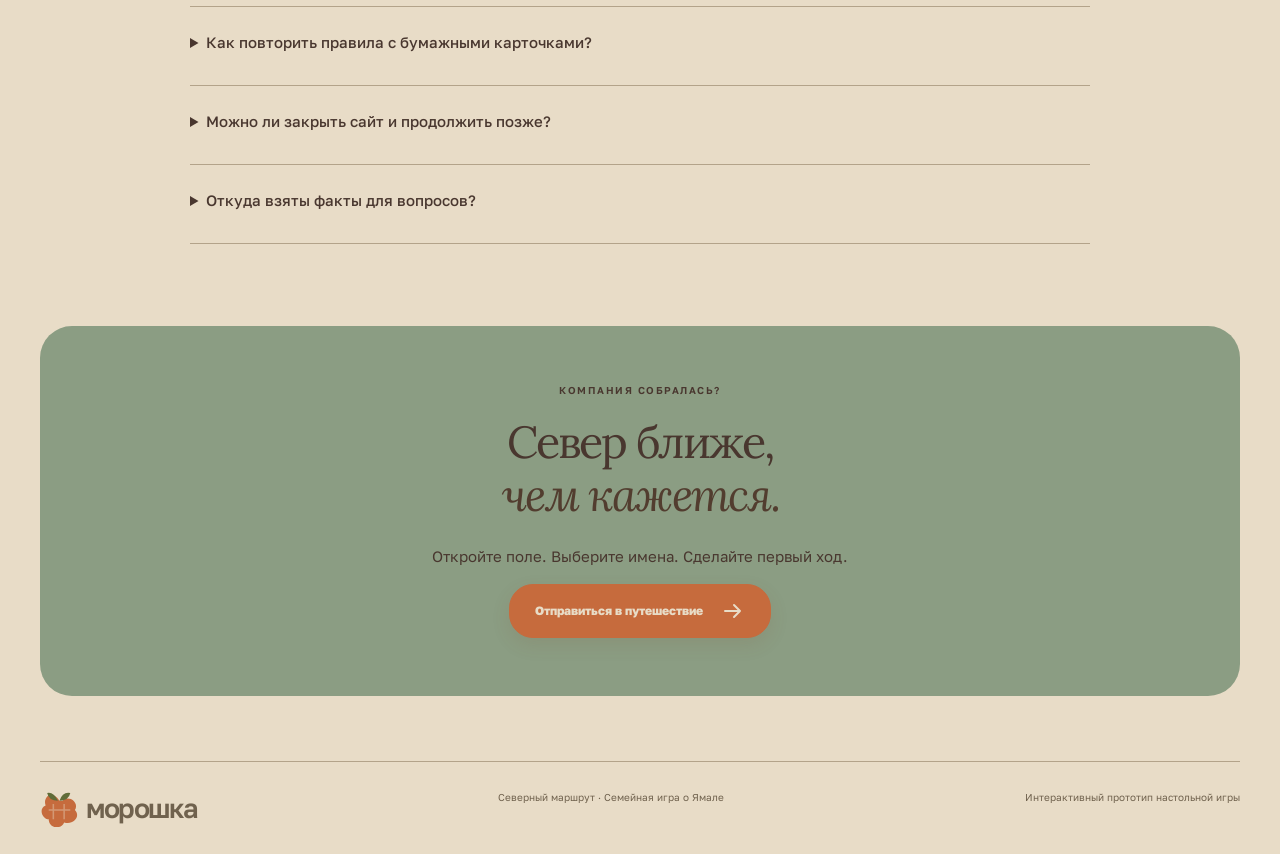
==== commit f829164a: "Keep all four pawn names readable and clarify mixed question decks" ====
--- a/index.html
+++ b/index.html
@@ -1,7 +1,7 @@
 <!doctype html><html lang="ru"><head><meta charset="utf-8"><meta name="viewport" content="width=device-width,initial-scale=1"><meta name="theme-color" content="#243e32"><meta name="description" content="Морошка: Северный маршрут — семейная настольная игра о Ямале и Муравленко. Путешествуйте по карте Сибири, отвечайте на вопросы и открывайте короткие пути."><title>Морошка — Северный маршрут. Игра о родном Севере</title><link rel="stylesheet" href="site.css"><link rel="stylesheet" href="organic.css"><script type="module" src="landing.js"></script></head><body><a class="skip" href="#about">К содержанию</a><header class="wrap top"><a class="brand" href="./" aria-label="Морошка — главная"><span class="berry"  aria-hidden="true" data-icon="berry"></span>морошка</a><nav class="nav" aria-label="Главная навигация"><a href="#about">Об игре</a><a href="#rules">Как играть</a><a href="#cards">Карточки</a><a class="button small" href="play/">Играть онлайн <span data-icon="arrow"></span></a></nav></header><main><section class="wrap hero"><div class="hero-copy"><p class="eyebrow">Настольное путешествие для всей семьи</p><h1>Далеко на Север.<br><em>Близко друг<br>к другу.</em></h1><p class="lead">От тайги до тундры — по карте Сибири к Муравленко. Выбирайте дорогу, отвечайте на простые вопросы и узнавайте Ямал вместе.</p><div class="actions"><a class="button primary" href="play/">Попробовать игру <span><span data-icon="arrow"></span></span></a><a class="button" href="#rules">Как всё устроено ↓</a></div><div class="meta"><span>2–4 игрока</span><span>Ориентир: 15–25 минут</span><span>до 19 раундов</span></div></div><figure class="hero-photo"><img src="assets/game-table.webp" alt="Визуализация настолки: нарисованное поле Сибири, деревянные фишки, карточки и кубики" width="1536" height="1024" fetchpriority="high"><div class="photo-note"><strong>Вечер, который сближает.</strong>Одна карта. Общие истории. Ваш следующий ход.</div><div class="hero-dice" id="heroDice" aria-hidden="true"></div><figcaption class="photo-caption">Художественная визуализация будущей настольной игры.</figcaption></figure></section><div class="wrap strip"><span>Карта вместо экрана приключений</span><span>Две темы вопросов</span><span>Три коротких пути</span><span>Одна компания за столом</span></div>
 <section class="wrap section" id="about"><div class="section-intro"><div><p class="eyebrow">01 / Знакомство</p><h2>Места знакомые.<br><em>Истории — новые.</em></h2></div><p>«Морошка: Северный маршрут» — семейная игра-ходилка. Здесь интересно и тому, кто вырос на Ямале, и тому, кто впервые слышит о Муравленко. Для старта достаточно любопытства: у каждого вопроса три варианта ответа.</p></div><div class="three"><article class="feature"><span class="num">01</span><h3>Путешествие на карте</h3><p>20 клеток на игровом поле: тайга, северные стоянки и развилки. Фишка идёт по основному маршруту, а пунктир показывает срезы. Финиш — Муравленко.</p></article><article class="feature"><span class="num">02</span><h3>Узнать, а не зубрить</h3><p>Вопросы о городах, природе и культуре. После ответа появляется короткое объяснение. Ошибка тоже приносит новое знание — и один шаг вперёд на обычном пути.</p></article><article class="feature"><span class="num">03</span><h3>Решение за вами</h3><p>На развилке можно выбрать срез. Верный ответ добавит к обычному шагу только одну или две клетки. Ошибка не отнимает ваш шаг.</p></article></div></section>
-<section class="wrap map-section"><div class="map-showcase"><div class="map" id="previewMap"></div><div class="map-showcase-copy"><p class="eyebrow">Поле, которое хочется рассматривать</p><h2>У каждой дороги<br><em>есть история.</em></h2><p>Реки, тайга и северное побережье на нарисованной карте. 20 клеток маршрута, три среза и Муравленко на финише.</p><div class="legend"><span><i></i>Срез: вопрос о Муравленко</span><span><i class="c"></i>Мост / +1 клетка</span><span><i class="e"></i>Болотный настил / +2 клетки</span></div><p class="saved">Карта — художественная игровая схема.</p><a class="button" href="play/">Открыть игровое поле <span data-icon="arrow"></span></a></div></div></section><section class="dark" id="cards"><div class="wrap section deck-layout"><div><p class="eyebrow">02 / Две колоды, два пути</p><h2>За каждой картой —<br><em>свой Север.</em></h2><p>Зелёные карточки знакомят с Ямалом. Оранжевые посвящены Муравленко и открываются на коротких путях. Вопросы простые, без таймера: можно спокойно прочитать их вслух.</p><div class="inline-facts"><span>3 варианта ответа</span><span>Объяснение на обороте</span></div></div><div class="cards"><article class="sample-card"><small>ОСНОВНОЙ ПУТЬ / ЯМАЛ</small><span class="card-icon" data-icon="pine"></span><h3>Как раньше<br>назывался Салехард?</h3><p>А · Обдорск<br>Б · Мангазея<br>В · Берёзов</p></article><article class="sample-card city"><small>КОРОТКИЙ ПУТЬ / МУРАВЛЕНКО</small><span class="card-icon" data-icon="deer"></span><h3>Когда город получил<br>статус города?</h3><p>Ответьте верно — и откройте короткий путь через Север.</p></article></div></div></section>
-<section class="wrap section" id="rules"><div class="section-intro"><div><p class="eyebrow">03 / Правила без долгой подготовки</p><h2>Один ход.<br><em>Четыре простых шага.</em></h2></div><p>Все начинают на первой клетке без ресурсов. Игроки ходят по очереди, а сайт считает шаги и показывает, кому передать ход.</p></div><div class="steps"><article class="step"><b>01</b><h3>Выберите дорогу</h3><p>Обычно доступен основной путь. На клетках 04, 09 и 14 доступны срезы: мост, настил и тропа по гриве.</p></article><article class="step"><b>02</b><h3>Откройте вопрос</h3><p>Ямал — на обычном пути, Муравленко — на срезе. Выберите один из трёх ответов и прочитайте объяснение.</p></article><article class="step"><b>03</b><h3>Передвиньте фишку</h3><p>Один вопрос — ровно одна клетка. На срезе верный ответ добавит +1 или +2; ошибка даёт только обычный шаг.</p></article><article class="step"><b>04</b><h3>Передайте ход</h3><p>Ресурсов и обязательных трат нет. После хода каждого игрока начинается следующий раунд.</p></article></div><div class="callout"><strong>Победа без спешки</strong><p>Первый финиш завершает текущий раунд: у всех поровну ходов. Максимум 19 раундов. Сравниваем продвижение, затем число верных ответов. При полном равенстве победа общая.</p></div></section>
+<section class="wrap map-section"><div class="map-showcase"><div class="map" id="previewMap"></div><div class="map-showcase-copy"><p class="eyebrow">Поле, которое хочется рассматривать</p><h2>У каждой дороги<br><em>есть история.</em></h2><p>Реки, тайга и северное побережье на нарисованной карте. 20 клеток маршрута, три среза и Муравленко на финише.</p><div class="legend"><span><i></i>Срез: вопрос о Муравленко</span><span><i class="c"></i>Мост / +1 клетка</span><span><i class="e"></i>Болотный настил / +2 клетки</span></div><p class="saved">Карта — художественная игровая схема.</p><a class="button" href="play/">Открыть игровое поле <span data-icon="arrow"></span></a></div></div></section><section class="dark" id="cards"><div class="wrap section deck-layout"><div><p class="eyebrow">02 / Две колоды, два пути</p><h2>За каждой картой —<br><em>свой Север.</em></h2><p>Зелёные карточки знакомят с Ямалом. Оранжевые посвящены Муравленко: встречаются на основном пути и на всех срезах. Вопросы простые, без таймера: можно спокойно прочитать их вслух.</p><div class="inline-facts"><span>3 варианта ответа</span><span>Объяснение на обороте</span></div></div><div class="cards"><article class="sample-card"><small>ОСНОВНОЙ ПУТЬ / ЯМАЛ</small><span class="card-icon" data-icon="pine"></span><h3>Как раньше<br>назывался Салехард?</h3><p>А · Обдорск<br>Б · Мангазея<br>В · Берёзов</p></article><article class="sample-card city"><small>КОРОТКИЙ ПУТЬ / МУРАВЛЕНКО</small><span class="card-icon" data-icon="deer"></span><h3>В каком году Муравленко<br>стал городом?</h3><p>Ответьте верно — и откройте короткий путь через Север.</p></article></div></div></section>
+<section class="wrap section" id="rules"><div class="section-intro"><div><p class="eyebrow">03 / Правила без долгой подготовки</p><h2>Один ход.<br><em>Четыре простых шага.</em></h2></div><p>Все начинают на первой клетке без ресурсов. Игроки ходят по очереди, а сайт считает шаги и показывает, кому передать ход.</p></div><div class="steps"><article class="step"><b>01</b><h3>Выберите дорогу</h3><p>Обычно доступен основной путь. На клетках 04, 09 и 14 доступны срезы: мост, настил и тропа по гриве.</p></article><article class="step"><b>02</b><h3>Откройте вопрос</h3><p>На основном пути чередуются темы Ямала и Муравленко; на срезе — вопрос о городе. Выберите один из трёх ответов и прочитайте объяснение.</p></article><article class="step"><b>03</b><h3>Передвиньте фишку</h3><p>Один вопрос — ровно одна клетка. На срезе верный ответ добавит +1 или +2; ошибка даёт только обычный шаг.</p></article><article class="step"><b>04</b><h3>Передайте ход</h3><p>Ресурсов и обязательных трат нет. После хода каждого игрока начинается следующий раунд.</p></article></div><div class="callout"><strong>Победа без спешки</strong><p>Первый финиш завершает текущий раунд: у всех поровну ходов. Максимум 19 раундов. Сравниваем продвижение, затем число верных ответов. При полном равенстве победа общая.</p></div></section>
 <section class="wrap section kit"><div><p class="eyebrow">04 / Будущая настолка</p><h2>Всё, что нужно,<br><em>поместится на столе.</em></h2><p class="lead">Плоское раскрашенное поле, фишки, карточки и немного свободного вечера. Онлайн-версия помогает попробовать правила перед тем, как сделать физическую игру.</p><a class="button" href="play/">Разложить игру <span data-icon="arrow"></span></a><div class="pawn-showcase" id="pawnShowcase"></div><div class="motion-demo"><button class="button" id="demoRoll">Покрутить демонстрационный кубик</button><div id="demoDice" aria-live="polite"></div></div></div><ul class="kit-list"><li><b>01 игровое поле</b><span>Сибирь, маршрут и три среза</span></li><li><b>04 цветные фишки</b><span>Олень, песец, ель и чум</span></li><li><b>80 карточек вопросов</b><span>56 о Ямале, 24 о Муравленко</span></li><li><b>База ответов</b><span>Объяснения и ссылки на источники</span></li><li><b>Кубик одного шага</b><span>Без случайного расстояния</span></li></ul></section>
 <section class="wrap section faq"><p class="eyebrow">05 / Ещё немного ясности</p><h2>Перед первым ходом.</h2><details><summary>Нужно хорошо знать историю и географию?</summary><p>Нет. Вопросы начального уровня, с тремя вариантами. Часть — о повседневной жизни и культуре, часть — о городе. Читать можно вместе, а ответ выбирает игрок, чей сейчас ход.</p></details><details><summary>Как устроены короткие пути?</summary><p>На клетках 04, 09 и 14 можно выбрать вопрос о Муравленко. Мост и тропа добавляют +1 клетку, болотный настил +2. Бонус прибавляется к обычному шагу только за верный ответ; при ошибке вы всё равно идёте на одну клетку. Одна попытка на развилке, никаких ресурсов.</p></details><details><summary>Карта точно повторяет географию?</summary><p>Это художественная игровая схема Западной Сибири на тему Ямала. Реки и северные ландшафты создают ощущение места, но расстояния и расположение точек маршрута условны. Для навигации карта не предназначена.</p></details><details><summary>Как повторить правила с бумажными карточками?</summary><p>В физической версии достаточно передвигать фишку на одну клетку после каждого вопроса. Если нужен ритуал броска, используйте кубик с единицей на каждой грани. Обычный шестигранный кубик в демонстрации ниже не определяет движение в игре.</p></details><details><summary>Можно ли закрыть сайт и продолжить позже?</summary><p>Да, игра автоматически сохраняется в этом браузере после каждого действия. На другом устройстве или после очистки данных браузера сохранение недоступно.</p></details><details><summary>Откуда взяты факты для вопросов?</summary><p>Использованы материалы городского издания «Муравленко 24», справочника «Мой город», Окружного центра национальных культур и Окружного дома ремёсел. После ответа на карточке есть ссылка на источник. <a href="questions/">Открыть все вопросы и ответы</a>. События и правила движения придуманы для игры.</p><div class="source-links"><a href="https://www.muravlenko24.ru/news/27166-iz-poselka-v-gorod.html" target="_blank" rel="noopener">История Муравленко <span data-icon="arrow"></span></a><a href="https://ocnk.yanao.ru/folklor" target="_blank" rel="noopener">Культура Ямала <span data-icon="arrow"></span></a><a href="https://odr.yanao.ru/etnopark/" target="_blank" rel="noopener">Горнокнязевск <span data-icon="arrow"></span></a></div></details></section>
-<section class="wrap cta"><p class="eyebrow">Компания собралась?</p><h2>Север ближе,<br><em>чем кажется.</em></h2><p>Откройте поле. Выберите имена. Сделайте первый ход.</p><a class="button primary" href="play/">Отправиться в путешествие <span data-icon="arrow"></span></a></section></main><footer class="wrap footer"><a class="brand" href="./"><span class="berry"  data-icon="berry"></span>морошка</a><span>Северный маршрут · Семейная игра о Ямале</span><span>Интерактивный прототип настольной игры</span></footer></body></html>
+<section class="wrap cta"><p class="eyebrow">Компания собралась?</p><h2>Север ближе,<br><em>чем кажется.</em></h2><p>Откройте поле. Выберите имена. Сделайте первый ход.</p><a class="button primary" href="play/">Отправиться в путешествие <span data-icon="arrow"></span></a></section></main><footer class="wrap footer"><a class="brand" href="./"><span class="berry"  data-icon="berry"></span>морошка</a><span>Северный маршрут · Семейная игра о Ямале</span><span>Интерактивный прототип настольной игры</span></footer></body></html>
--- a/organic.css
+++ b/organic.css
@@ -16,3 +16,4 @@
 .map-frame .pawn,.pawn{width:44px;height:44px;border-radius:50%;background:var(--pawn)!important;border:3px solid #fff;box-shadow:0 3px 0 #30291e,0 0 0 2px #30291e,0 5px 16px #0005;color:white;filter:none;display:grid;place-items:center}.pawn>.icon{width:27px;height:29px;filter:none}.pawn small{width:19px;height:19px;font-size:11px;right:-7px;bottom:-4px;border:2px solid white}.pawn-name{position:absolute;top:46px;left:50%;transform:translateX(-50%);background:#fffdf4;color:#29261f;border:1px solid #51432c;padding:2px 7px;border-radius:7px;font:600 10px 'Golos Text',sans-serif;white-space:nowrap;max-width:115px;overflow:hidden;text-overflow:ellipsis}.map-pawns{z-index:5}.shortcut-label{position:absolute;z-index:3;transform:translateX(-50%);background:#fff4de;border:2px solid #a04e2a;padding:4px 8px;border-radius:9px;font:600 10px 'Golos Text',sans-serif;color:#6b321c;white-space:nowrap;box-shadow:0 3px 8px #49372f25}.map-frame .point{width:30px;height:30px;font-size:11px;font-weight:700;background:#fff8e8;border:2px solid #54442d}.map-frame .point.gate{background:#ae492c;color:white}.question-catalog{display:grid;grid-template-columns:repeat(2,minmax(0,1fr));gap:18px}.question-catalog .panel{min-width:0}.question-catalog summary{margin-bottom:16px}.question-catalog h3{font-size:23px}.question-catalog p{overflow-wrap:anywhere}.question-catalog a{color:#7c3d24;text-decoration:underline}.map-showcase .shortcut-label{font-size:7px;padding:2px 4px}.map-showcase .pawn-name{font-size:8px}.answer{min-height:56px}.button:focus-visible,.answer:focus-visible,summary:focus-visible,a:focus-visible,input:focus-visible,select:focus-visible{outline:3px solid #2263c5;outline-offset:4px}@media(max-width:760px){.question-catalog{grid-template-columns:1fr}.map-frame .pawn{width:44px;height:44px}.map-frame .map{min-width:760px}.actions .field{width:100%}}
 @media(max-width:760px){.game-layout{display:grid;grid-template-columns:1fr}.game-side{display:contents}.game-layout .turn-panel{grid-row:1;grid-column:1}.game-layout .map-frame{grid-row:2}.game-layout .players-panel{grid-row:3}.game-layout .log-panel{grid-row:4}.play-heading{padding:20px 0}.turn-panel h2{margin-bottom:12px}.turn-panel .eyebrow{margin-bottom:10px}.turn-panel p{margin-bottom:9px}}
 @media(prefers-reduced-motion:reduce){html{scroll-behavior:auto}.hero-photo>img,.hero-photo,.hero-copy,.hero-copy .actions,dialog,.dice-cube.rolling{animation:none!important}.reveal-ready{opacity:1;transform:none}*,*::before,*::after{transition:none!important}}
+.pawn:nth-child(-n+2) .pawn-name{top:-23px}.pawn.active-pawn{outline:3px solid white;outline-offset:4px;z-index:8}.pawn.active-pawn .pawn-name{background:#30291e;color:white;border-color:white}
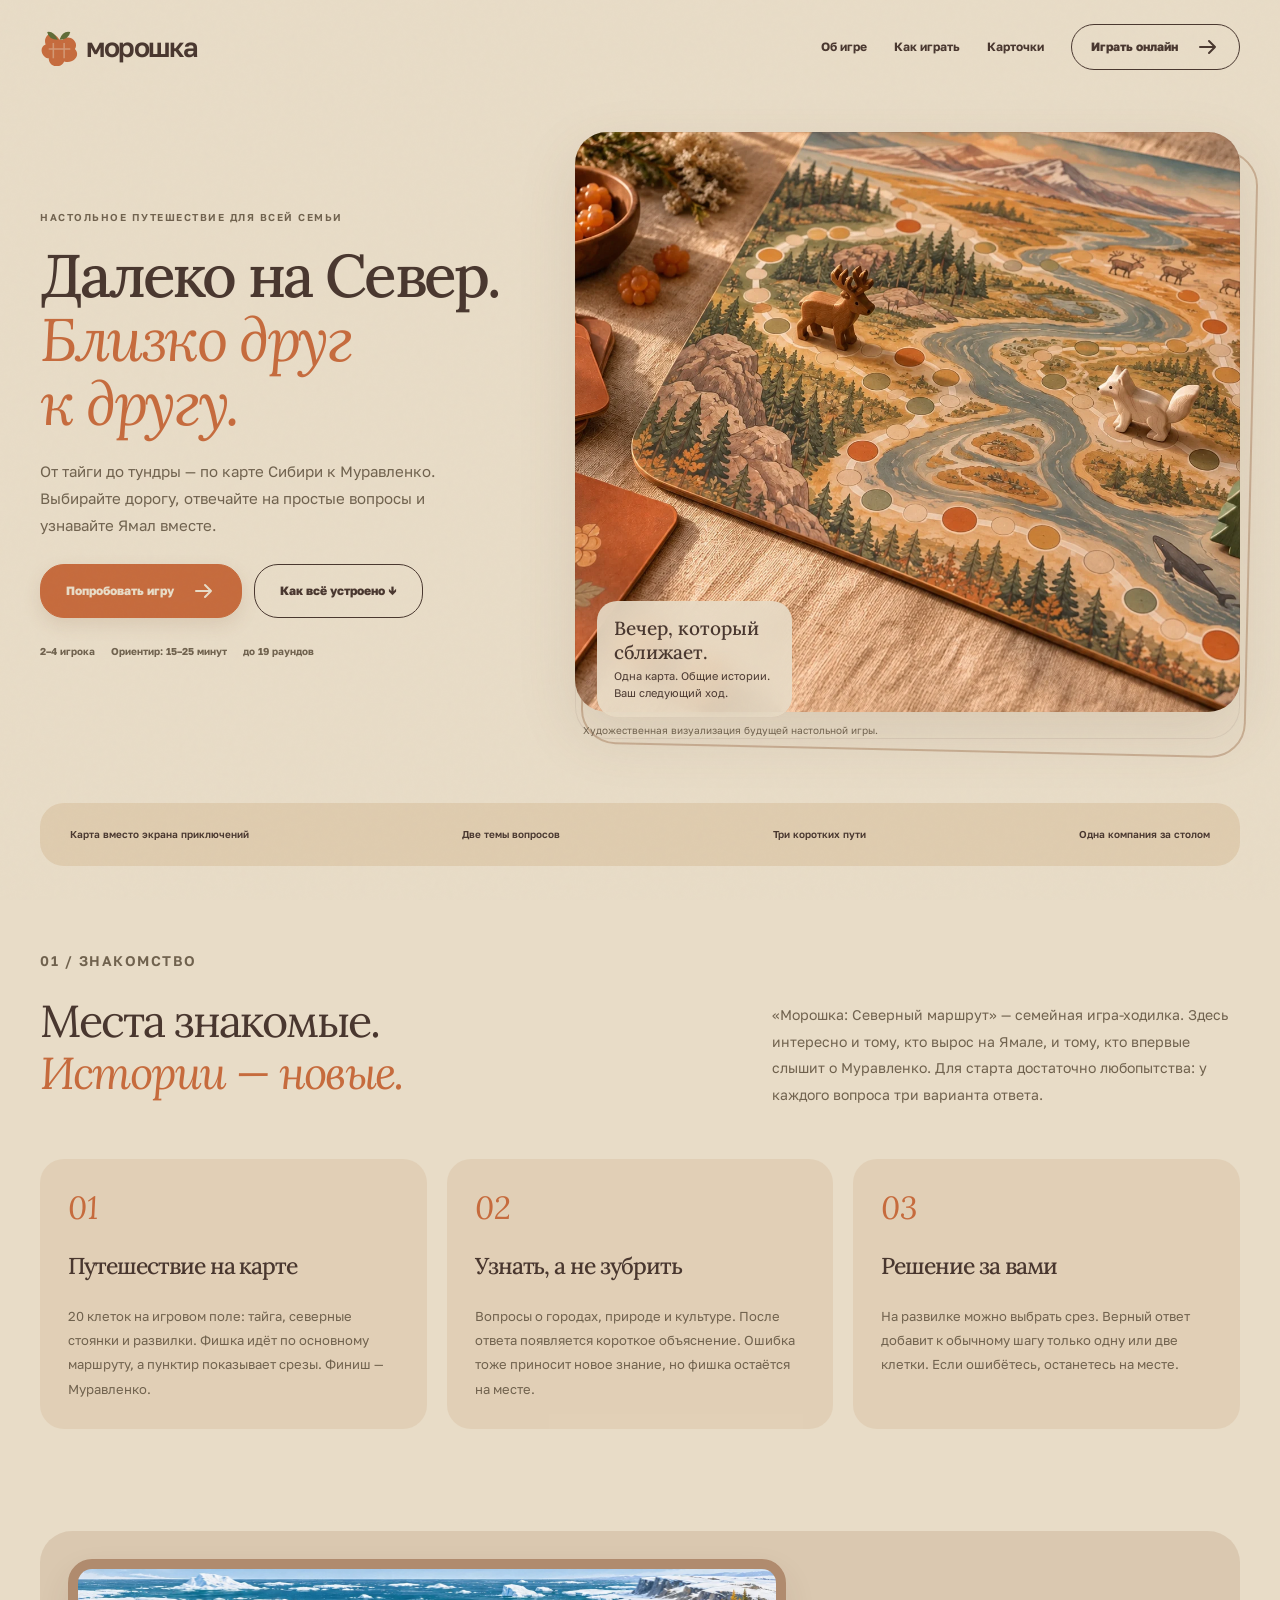
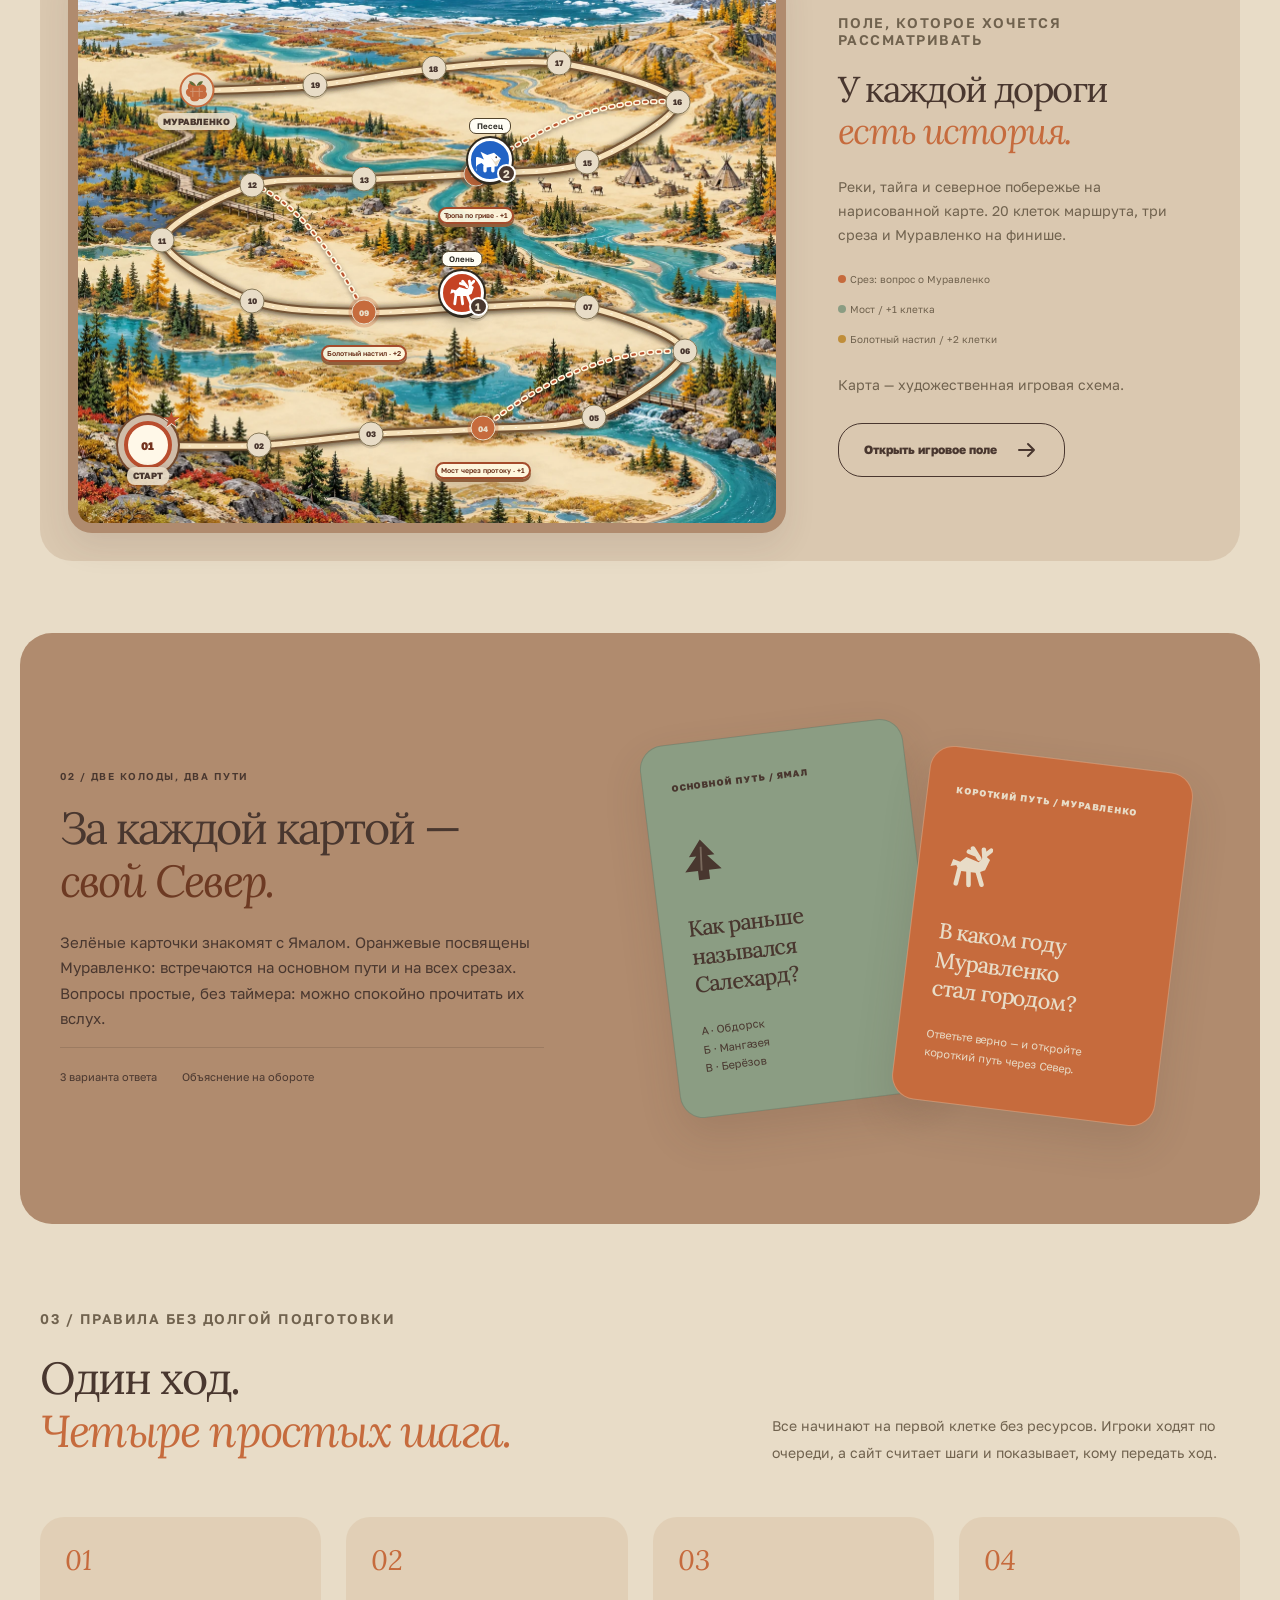
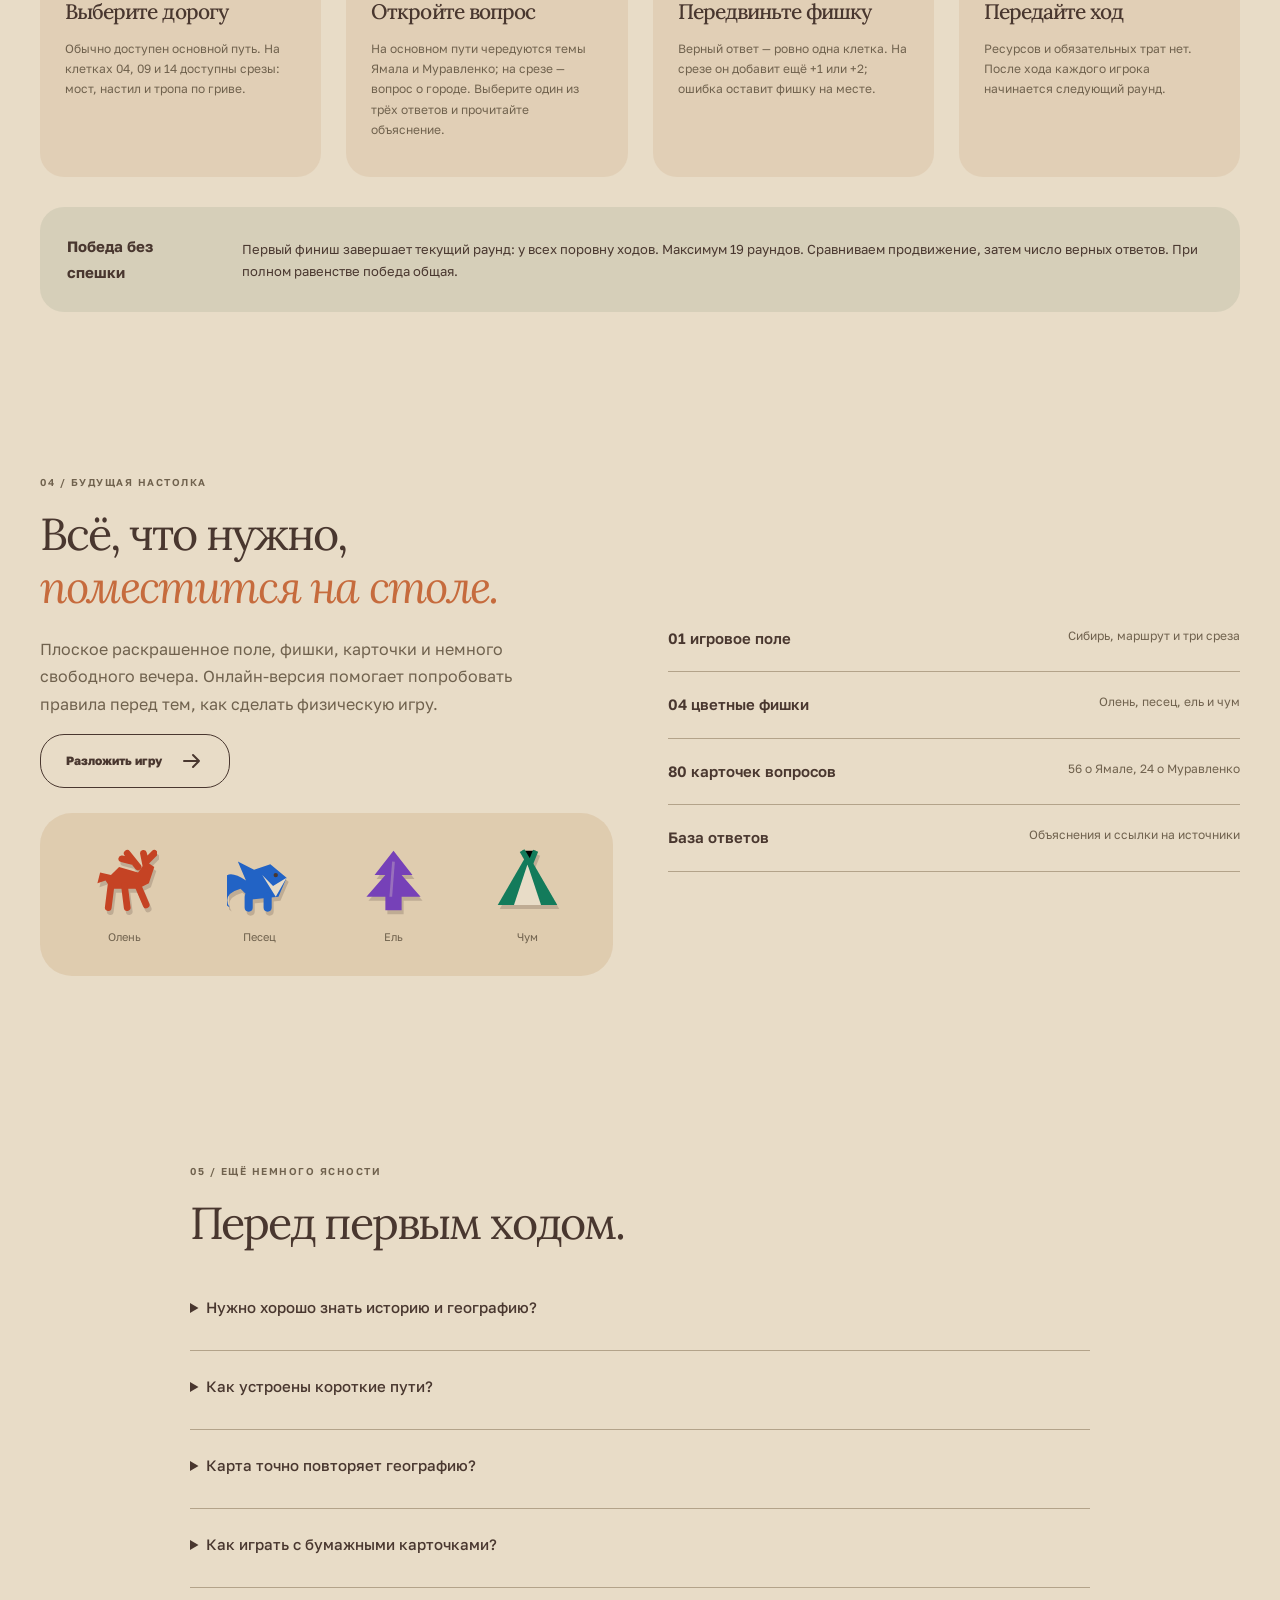
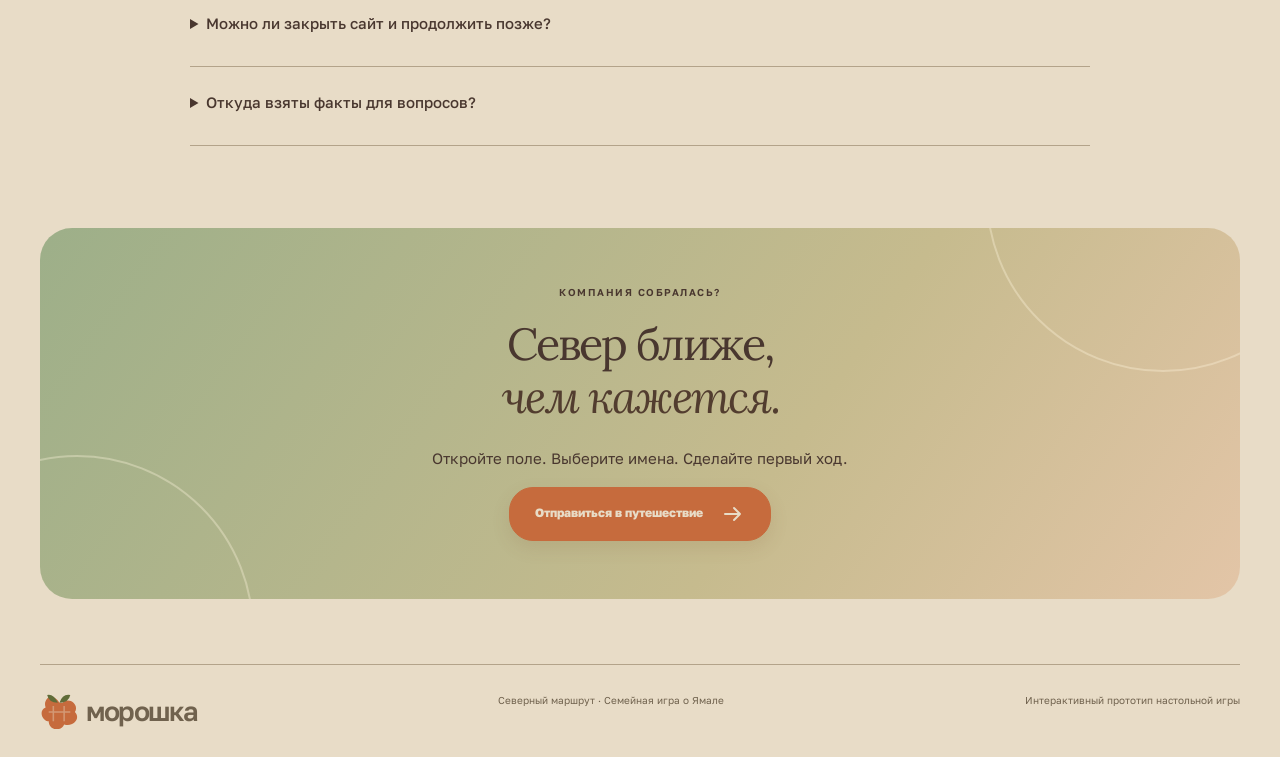
==== commit ad36bd8a: "Remove dice and make quiz movement answer-driven" ====
--- a/index.html
+++ b/index.html
@@ -1,7 +1,7 @@
-<!doctype html><html lang="ru"><head><meta charset="utf-8"><meta name="viewport" content="width=device-width,initial-scale=1"><meta name="theme-color" content="#243e32"><meta name="description" content="Морошка: Северный маршрут — семейная настольная игра о Ямале и Муравленко. Путешествуйте по карте Сибири, отвечайте на вопросы и открывайте короткие пути."><title>Морошка — Северный маршрут. Игра о родном Севере</title><link rel="stylesheet" href="site.css"><link rel="stylesheet" href="organic.css"><script type="module" src="landing.js"></script></head><body><a class="skip" href="#about">К содержанию</a><header class="wrap top"><a class="brand" href="./" aria-label="Морошка — главная"><span class="berry"  aria-hidden="true" data-icon="berry"></span>морошка</a><nav class="nav" aria-label="Главная навигация"><a href="#about">Об игре</a><a href="#rules">Как играть</a><a href="#cards">Карточки</a><a class="button small" href="play/">Играть онлайн <span data-icon="arrow"></span></a></nav></header><main><section class="wrap hero"><div class="hero-copy"><p class="eyebrow">Настольное путешествие для всей семьи</p><h1>Далеко на Север.<br><em>Близко друг<br>к другу.</em></h1><p class="lead">От тайги до тундры — по карте Сибири к Муравленко. Выбирайте дорогу, отвечайте на простые вопросы и узнавайте Ямал вместе.</p><div class="actions"><a class="button primary" href="play/">Попробовать игру <span><span data-icon="arrow"></span></span></a><a class="button" href="#rules">Как всё устроено ↓</a></div><div class="meta"><span>2–4 игрока</span><span>Ориентир: 15–25 минут</span><span>до 19 раундов</span></div></div><figure class="hero-photo"><img src="assets/game-table.webp" alt="Визуализация настолки: нарисованное поле Сибири, деревянные фишки, карточки и кубики" width="1536" height="1024" fetchpriority="high"><div class="photo-note"><strong>Вечер, который сближает.</strong>Одна карта. Общие истории. Ваш следующий ход.</div><div class="hero-dice" id="heroDice" aria-hidden="true"></div><figcaption class="photo-caption">Художественная визуализация будущей настольной игры.</figcaption></figure></section><div class="wrap strip"><span>Карта вместо экрана приключений</span><span>Две темы вопросов</span><span>Три коротких пути</span><span>Одна компания за столом</span></div>
-<section class="wrap section" id="about"><div class="section-intro"><div><p class="eyebrow">01 / Знакомство</p><h2>Места знакомые.<br><em>Истории — новые.</em></h2></div><p>«Морошка: Северный маршрут» — семейная игра-ходилка. Здесь интересно и тому, кто вырос на Ямале, и тому, кто впервые слышит о Муравленко. Для старта достаточно любопытства: у каждого вопроса три варианта ответа.</p></div><div class="three"><article class="feature"><span class="num">01</span><h3>Путешествие на карте</h3><p>20 клеток на игровом поле: тайга, северные стоянки и развилки. Фишка идёт по основному маршруту, а пунктир показывает срезы. Финиш — Муравленко.</p></article><article class="feature"><span class="num">02</span><h3>Узнать, а не зубрить</h3><p>Вопросы о городах, природе и культуре. После ответа появляется короткое объяснение. Ошибка тоже приносит новое знание — и один шаг вперёд на обычном пути.</p></article><article class="feature"><span class="num">03</span><h3>Решение за вами</h3><p>На развилке можно выбрать срез. Верный ответ добавит к обычному шагу только одну или две клетки. Ошибка не отнимает ваш шаг.</p></article></div></section>
+<!doctype html><html lang="ru"><head><meta charset="utf-8"><meta name="viewport" content="width=device-width,initial-scale=1"><meta name="theme-color" content="#243e32"><meta name="description" content="Морошка: Северный маршрут — семейная настольная игра о Ямале и Муравленко. Путешествуйте по карте Сибири, отвечайте на вопросы и открывайте короткие пути."><title>Морошка — Северный маршрут. Игра о родном Севере</title><link rel="stylesheet" href="site.css"><link rel="stylesheet" href="organic.css"><link rel="stylesheet" href="route-v3.css"><script type="module" src="landing.js?v=3"></script></head><body><a class="skip" href="#about">К содержанию</a><header class="wrap top"><a class="brand" href="./" aria-label="Морошка — главная"><span class="berry"  aria-hidden="true" data-icon="berry"></span>морошка</a><nav class="nav" aria-label="Главная навигация"><a href="#about">Об игре</a><a href="#rules">Как играть</a><a href="#cards">Карточки</a><a class="button small" href="play/">Играть онлайн <span data-icon="arrow"></span></a></nav></header><main><section class="wrap hero"><div class="hero-copy"><p class="eyebrow">Настольное путешествие для всей семьи</p><h1>Далеко на Север.<br><em>Близко друг<br>к другу.</em></h1><p class="lead">От тайги до тундры — по карте Сибири к Муравленко. Выбирайте дорогу, отвечайте на простые вопросы и узнавайте Ямал вместе.</p><div class="actions"><a class="button primary" href="play/">Попробовать игру <span><span data-icon="arrow"></span></span></a><a class="button" href="#rules">Как всё устроено ↓</a></div><div class="meta"><span>2–4 игрока</span><span>Ориентир: 15–25 минут</span><span>до 19 раундов</span></div></div><figure class="hero-photo"><img src="assets/game-table-v2.webp" alt="Визуализация настолки: нарисованное поле Сибири, деревянные фишки и карточки" width="1536" height="1024" fetchpriority="high"><div class="photo-note"><strong>Вечер, который сближает.</strong>Одна карта. Общие истории. Ваш следующий ход.</div><figcaption class="photo-caption">Художественная визуализация будущей настольной игры.</figcaption></figure></section><div class="wrap strip"><span>Карта вместо экрана приключений</span><span>Две темы вопросов</span><span>Три коротких пути</span><span>Одна компания за столом</span></div>
+<section class="wrap section" id="about"><div class="section-intro"><div><p class="eyebrow">01 / Знакомство</p><h2>Места знакомые.<br><em>Истории — новые.</em></h2></div><p>«Морошка: Северный маршрут» — семейная игра-ходилка. Здесь интересно и тому, кто вырос на Ямале, и тому, кто впервые слышит о Муравленко. Для старта достаточно любопытства: у каждого вопроса три варианта ответа.</p></div><div class="three"><article class="feature"><span class="num">01</span><h3>Путешествие на карте</h3><p>20 клеток на игровом поле: тайга, северные стоянки и развилки. Фишка идёт по основному маршруту, а пунктир показывает срезы. Финиш — Муравленко.</p></article><article class="feature"><span class="num">02</span><h3>Узнать, а не зубрить</h3><p>Вопросы о городах, природе и культуре. После ответа появляется короткое объяснение. Ошибка тоже приносит новое знание, но фишка остаётся на месте.</p></article><article class="feature"><span class="num">03</span><h3>Решение за вами</h3><p>На развилке можно выбрать срез. Верный ответ добавит к обычному шагу только одну или две клетки. Если ошибётесь, останетесь на месте.</p></article></div></section>
 <section class="wrap map-section"><div class="map-showcase"><div class="map" id="previewMap"></div><div class="map-showcase-copy"><p class="eyebrow">Поле, которое хочется рассматривать</p><h2>У каждой дороги<br><em>есть история.</em></h2><p>Реки, тайга и северное побережье на нарисованной карте. 20 клеток маршрута, три среза и Муравленко на финише.</p><div class="legend"><span><i></i>Срез: вопрос о Муравленко</span><span><i class="c"></i>Мост / +1 клетка</span><span><i class="e"></i>Болотный настил / +2 клетки</span></div><p class="saved">Карта — художественная игровая схема.</p><a class="button" href="play/">Открыть игровое поле <span data-icon="arrow"></span></a></div></div></section><section class="dark" id="cards"><div class="wrap section deck-layout"><div><p class="eyebrow">02 / Две колоды, два пути</p><h2>За каждой картой —<br><em>свой Север.</em></h2><p>Зелёные карточки знакомят с Ямалом. Оранжевые посвящены Муравленко: встречаются на основном пути и на всех срезах. Вопросы простые, без таймера: можно спокойно прочитать их вслух.</p><div class="inline-facts"><span>3 варианта ответа</span><span>Объяснение на обороте</span></div></div><div class="cards"><article class="sample-card"><small>ОСНОВНОЙ ПУТЬ / ЯМАЛ</small><span class="card-icon" data-icon="pine"></span><h3>Как раньше<br>назывался Салехард?</h3><p>А · Обдорск<br>Б · Мангазея<br>В · Берёзов</p></article><article class="sample-card city"><small>КОРОТКИЙ ПУТЬ / МУРАВЛЕНКО</small><span class="card-icon" data-icon="deer"></span><h3>В каком году Муравленко<br>стал городом?</h3><p>Ответьте верно — и откройте короткий путь через Север.</p></article></div></div></section>
-<section class="wrap section" id="rules"><div class="section-intro"><div><p class="eyebrow">03 / Правила без долгой подготовки</p><h2>Один ход.<br><em>Четыре простых шага.</em></h2></div><p>Все начинают на первой клетке без ресурсов. Игроки ходят по очереди, а сайт считает шаги и показывает, кому передать ход.</p></div><div class="steps"><article class="step"><b>01</b><h3>Выберите дорогу</h3><p>Обычно доступен основной путь. На клетках 04, 09 и 14 доступны срезы: мост, настил и тропа по гриве.</p></article><article class="step"><b>02</b><h3>Откройте вопрос</h3><p>На основном пути чередуются темы Ямала и Муравленко; на срезе — вопрос о городе. Выберите один из трёх ответов и прочитайте объяснение.</p></article><article class="step"><b>03</b><h3>Передвиньте фишку</h3><p>Один вопрос — ровно одна клетка. На срезе верный ответ добавит +1 или +2; ошибка даёт только обычный шаг.</p></article><article class="step"><b>04</b><h3>Передайте ход</h3><p>Ресурсов и обязательных трат нет. После хода каждого игрока начинается следующий раунд.</p></article></div><div class="callout"><strong>Победа без спешки</strong><p>Первый финиш завершает текущий раунд: у всех поровну ходов. Максимум 19 раундов. Сравниваем продвижение, затем число верных ответов. При полном равенстве победа общая.</p></div></section>
-<section class="wrap section kit"><div><p class="eyebrow">04 / Будущая настолка</p><h2>Всё, что нужно,<br><em>поместится на столе.</em></h2><p class="lead">Плоское раскрашенное поле, фишки, карточки и немного свободного вечера. Онлайн-версия помогает попробовать правила перед тем, как сделать физическую игру.</p><a class="button" href="play/">Разложить игру <span data-icon="arrow"></span></a><div class="pawn-showcase" id="pawnShowcase"></div><div class="motion-demo"><button class="button" id="demoRoll">Покрутить демонстрационный кубик</button><div id="demoDice" aria-live="polite"></div></div></div><ul class="kit-list"><li><b>01 игровое поле</b><span>Сибирь, маршрут и три среза</span></li><li><b>04 цветные фишки</b><span>Олень, песец, ель и чум</span></li><li><b>80 карточек вопросов</b><span>56 о Ямале, 24 о Муравленко</span></li><li><b>База ответов</b><span>Объяснения и ссылки на источники</span></li><li><b>Кубик одного шага</b><span>Без случайного расстояния</span></li></ul></section>
-<section class="wrap section faq"><p class="eyebrow">05 / Ещё немного ясности</p><h2>Перед первым ходом.</h2><details><summary>Нужно хорошо знать историю и географию?</summary><p>Нет. Вопросы начального уровня, с тремя вариантами. Часть — о повседневной жизни и культуре, часть — о городе. Читать можно вместе, а ответ выбирает игрок, чей сейчас ход.</p></details><details><summary>Как устроены короткие пути?</summary><p>На клетках 04, 09 и 14 можно выбрать вопрос о Муравленко. Мост и тропа добавляют +1 клетку, болотный настил +2. Бонус прибавляется к обычному шагу только за верный ответ; при ошибке вы всё равно идёте на одну клетку. Одна попытка на развилке, никаких ресурсов.</p></details><details><summary>Карта точно повторяет географию?</summary><p>Это художественная игровая схема Западной Сибири на тему Ямала. Реки и северные ландшафты создают ощущение места, но расстояния и расположение точек маршрута условны. Для навигации карта не предназначена.</p></details><details><summary>Как повторить правила с бумажными карточками?</summary><p>В физической версии достаточно передвигать фишку на одну клетку после каждого вопроса. Если нужен ритуал броска, используйте кубик с единицей на каждой грани. Обычный шестигранный кубик в демонстрации ниже не определяет движение в игре.</p></details><details><summary>Можно ли закрыть сайт и продолжить позже?</summary><p>Да, игра автоматически сохраняется в этом браузере после каждого действия. На другом устройстве или после очистки данных браузера сохранение недоступно.</p></details><details><summary>Откуда взяты факты для вопросов?</summary><p>Использованы материалы городского издания «Муравленко 24», справочника «Мой город», Окружного центра национальных культур и Окружного дома ремёсел. После ответа на карточке есть ссылка на источник. <a href="questions/">Открыть все вопросы и ответы</a>. События и правила движения придуманы для игры.</p><div class="source-links"><a href="https://www.muravlenko24.ru/news/27166-iz-poselka-v-gorod.html" target="_blank" rel="noopener">История Муравленко <span data-icon="arrow"></span></a><a href="https://ocnk.yanao.ru/folklor" target="_blank" rel="noopener">Культура Ямала <span data-icon="arrow"></span></a><a href="https://odr.yanao.ru/etnopark/" target="_blank" rel="noopener">Горнокнязевск <span data-icon="arrow"></span></a></div></details></section>
-<section class="wrap cta"><p class="eyebrow">Компания собралась?</p><h2>Север ближе,<br><em>чем кажется.</em></h2><p>Откройте поле. Выберите имена. Сделайте первый ход.</p><a class="button primary" href="play/">Отправиться в путешествие <span data-icon="arrow"></span></a></section></main><footer class="wrap footer"><a class="brand" href="./"><span class="berry"  data-icon="berry"></span>морошка</a><span>Северный маршрут · Семейная игра о Ямале</span><span>Интерактивный прототип настольной игры</span></footer></body></html>+<section class="wrap section" id="rules"><div class="section-intro"><div><p class="eyebrow">03 / Правила без долгой подготовки</p><h2>Один ход.<br><em>Четыре простых шага.</em></h2></div><p>Все начинают на первой клетке без ресурсов. Игроки ходят по очереди, а сайт считает шаги и показывает, кому передать ход.</p></div><div class="steps"><article class="step"><b>01</b><h3>Выберите дорогу</h3><p>Обычно доступен основной путь. На клетках 04, 09 и 14 доступны срезы: мост, настил и тропа по гриве.</p></article><article class="step"><b>02</b><h3>Откройте вопрос</h3><p>На основном пути чередуются темы Ямала и Муравленко; на срезе — вопрос о городе. Выберите один из трёх ответов и прочитайте объяснение.</p></article><article class="step"><b>03</b><h3>Передвиньте фишку</h3><p>Верный ответ — ровно одна клетка. На срезе он добавит ещё +1 или +2; ошибка оставит фишку на месте.</p></article><article class="step"><b>04</b><h3>Передайте ход</h3><p>Ресурсов и обязательных трат нет. После хода каждого игрока начинается следующий раунд.</p></article></div><div class="callout"><strong>Победа без спешки</strong><p>Первый финиш завершает текущий раунд: у всех поровну ходов. Максимум 19 раундов. Сравниваем продвижение, затем число верных ответов. При полном равенстве победа общая.</p></div></section>
+<section class="wrap section kit"><div><p class="eyebrow">04 / Будущая настолка</p><h2>Всё, что нужно,<br><em>поместится на столе.</em></h2><p class="lead">Плоское раскрашенное поле, фишки, карточки и немного свободного вечера. Онлайн-версия помогает попробовать правила перед тем, как сделать физическую игру.</p><a class="button" href="play/">Разложить игру <span data-icon="arrow"></span></a><div class="pawn-showcase" id="pawnShowcase"></div></div><ul class="kit-list"><li><b>01 игровое поле</b><span>Сибирь, маршрут и три среза</span></li><li><b>04 цветные фишки</b><span>Олень, песец, ель и чум</span></li><li><b>80 карточек вопросов</b><span>56 о Ямале, 24 о Муравленко</span></li><li><b>База ответов</b><span>Объяснения и ссылки на источники</span></li></ul></section>
+<section class="wrap section faq"><p class="eyebrow">05 / Ещё немного ясности</p><h2>Перед первым ходом.</h2><details><summary>Нужно хорошо знать историю и географию?</summary><p>Нет. Вопросы начального уровня, с тремя вариантами. Часть — о повседневной жизни и культуре, часть — о городе. Читать можно вместе, а ответ выбирает игрок, чей сейчас ход.</p></details><details><summary>Как устроены короткие пути?</summary><p>На клетках 04, 09 и 14 можно выбрать вопрос о Муравленко. Мост и тропа добавляют +1 клетку, болотный настил +2. Бонус прибавляется к обычному шагу только за верный ответ; при ошибке остаётесь на месте. Одна попытка на развилке, никаких ресурсов.</p></details><details><summary>Карта точно повторяет географию?</summary><p>Это художественная игровая схема Западной Сибири на тему Ямала. Реки и северные ландшафты создают ощущение места, но расстояния и расположение точек маршрута условны. Для навигации карта не предназначена.</p></details><details><summary>Как играть с бумажными карточками?</summary><p>В физической версии верный ответ передвигает фишку на одну клетку; неверный оставляет её на месте. На развилках дополнительный срез открывается только за верный ответ.</p></details><details><summary>Можно ли закрыть сайт и продолжить позже?</summary><p>Да, игра автоматически сохраняется в этом браузере после каждого действия. На другом устройстве или после очистки данных браузера сохранение недоступно.</p></details><details><summary>Откуда взяты факты для вопросов?</summary><p>Использованы материалы городского издания «Муравленко 24», справочника «Мой город», Окружного центра национальных культур и Окружного дома ремёсел. После ответа на карточке есть ссылка на источник. <a href="questions/">Открыть все вопросы и ответы</a>. События и правила движения придуманы для игры.</p><div class="source-links"><a href="https://www.muravlenko24.ru/news/27166-iz-poselka-v-gorod.html" target="_blank" rel="noopener">История Муравленко <span data-icon="arrow"></span></a><a href="https://ocnk.yanao.ru/folklor" target="_blank" rel="noopener">Культура Ямала <span data-icon="arrow"></span></a><a href="https://odr.yanao.ru/etnopark/" target="_blank" rel="noopener">Горнокнязевск <span data-icon="arrow"></span></a></div></details></section>
+<section class="wrap cta"><p class="eyebrow">Компания собралась?</p><h2>Север ближе,<br><em>чем кажется.</em></h2><p>Откройте поле. Выберите имена. Сделайте первый ход.</p><a class="button primary" href="play/">Отправиться в путешествие <span data-icon="arrow"></span></a></section></main><footer class="wrap footer"><a class="brand" href="./"><span class="berry"  data-icon="berry"></span>морошка</a><span>Северный маршрут · Семейная игра о Ямале</span><span>Интерактивный прототип настольной игры</span></footer></body></html>
--- a/route-v3.css
+++ b/route-v3.css
@@ -0,0 +1,30 @@
+/* Winding printed trail and a shared start pad for all players. */
+.map>.route-overlay{filter:drop-shadow(0 2px 2px #2e241e63)}
+.point.start{width:48px;height:48px;background:#fff8e8;border:4px solid #b94e2e;color:#74331f;font-size:11px;box-shadow:0 0 0 6px #fff8e8a8,0 0 0 8px #73492d,0 5px 13px #291e1b7a}
+.map-frame .point.start{width:58px;height:58px;font-size:12px}
+.point.start::after{content:'★';position:absolute;top:-15px;right:-11px;color:#b94e2e;font-size:18px;text-shadow:0 1px #fff8e8}
+.pawn.at-start,.map-frame .pawn.at-start{width:31px;height:31px;border-width:2px;z-index:8}
+.pawn.at-start>.icon{width:21px;height:23px}
+.pawn.at-start small{width:14px;height:14px;font-size:8px;right:-7px;bottom:-6px}
+.pawn.at-start .pawn-name{display:none}
+.active-pawn{z-index:10;box-shadow:0 0 0 3px #fff,0 0 0 6px #bb542d,0 4px 15px #291e1b88!important}
+.map-label{font-weight:800;box-shadow:0 2px 7px #49372f4d}
+.shortcut-label{background:#fff8dfef;border-color:#a54c2c;box-shadow:0 3px 0 #8e5f3b,0 7px 16px #3b251c40}
+.hero-photo>img{animation:soft-breathe 12s ease-in-out infinite}
+.hero-photo{overflow:visible}
+.hero-photo::before{content:'';position:absolute;inset:12px -12px -12px 12px;border:2px solid #9d704c6b;border-radius:35px;transform:rotate(1.3deg);z-index:-1}
+.feature,.step{position:relative;overflow:hidden;transition:transform .45s var(--ease),box-shadow .45s var(--ease),background .45s var(--ease)}
+.feature::before,.step::before{content:'';position:absolute;inset:0 0 auto;height:4px;background:linear-gradient(90deg,#be5f38,#e6b86d,#738760);transform:scaleX(0);transform-origin:left;transition:transform .5s var(--ease)}
+.feature:hover,.step:hover{transform:translateY(-7px);background:#f3e7d0;box-shadow:0 17px 35px #6e4e3022}
+.feature:hover::before,.step:hover::before{transform:scaleX(1)}
+.feature:nth-child(2),.step:nth-child(2){transition-delay:65ms}.feature:nth-child(3),.step:nth-child(3){transition-delay:125ms}.step:nth-child(4){transition-delay:180ms}
+.map-showcase .map{transition:transform .7s var(--ease),box-shadow .7s var(--ease)}
+.map-showcase:hover .map{transform:rotate(-.7deg) scale(1.015);box-shadow:0 25px 55px #49372f37}
+.map-showcase-copy .button{margin-top:12px}
+.cards{isolation:isolate}.sample-card{transition:transform .55s var(--ease),box-shadow .55s var(--ease)}
+.sample-card:hover{z-index:2;box-shadow:0 24px 42px #49372f52!important}
+.cta{position:relative;overflow:hidden;background:linear-gradient(125deg,#9daf89,#c6bb8e 62%,#e3c5a7)}
+.cta::before,.cta::after{content:'';position:absolute;width:350px;height:350px;border:2px solid #fff6df57;border-radius:50%;pointer-events:none}
+.cta::before{left:-140px;bottom:-210px}.cta::after{right:-100px;top:-210px}
+@media(max-width:760px){.map-frame .point.start{width:52px;height:52px}.map-showcase:hover .map{transform:none}.feature:hover,.step:hover{transform:none}.hero-photo::before{inset:8px -6px -6px 6px}}
+@media(prefers-reduced-motion:reduce){.feature,.step,.map-showcase .map,.sample-card,.hero-photo>img{transition:none!important;animation:none!important}.feature:hover,.step:hover,.map-showcase:hover .map{transform:none!important}}
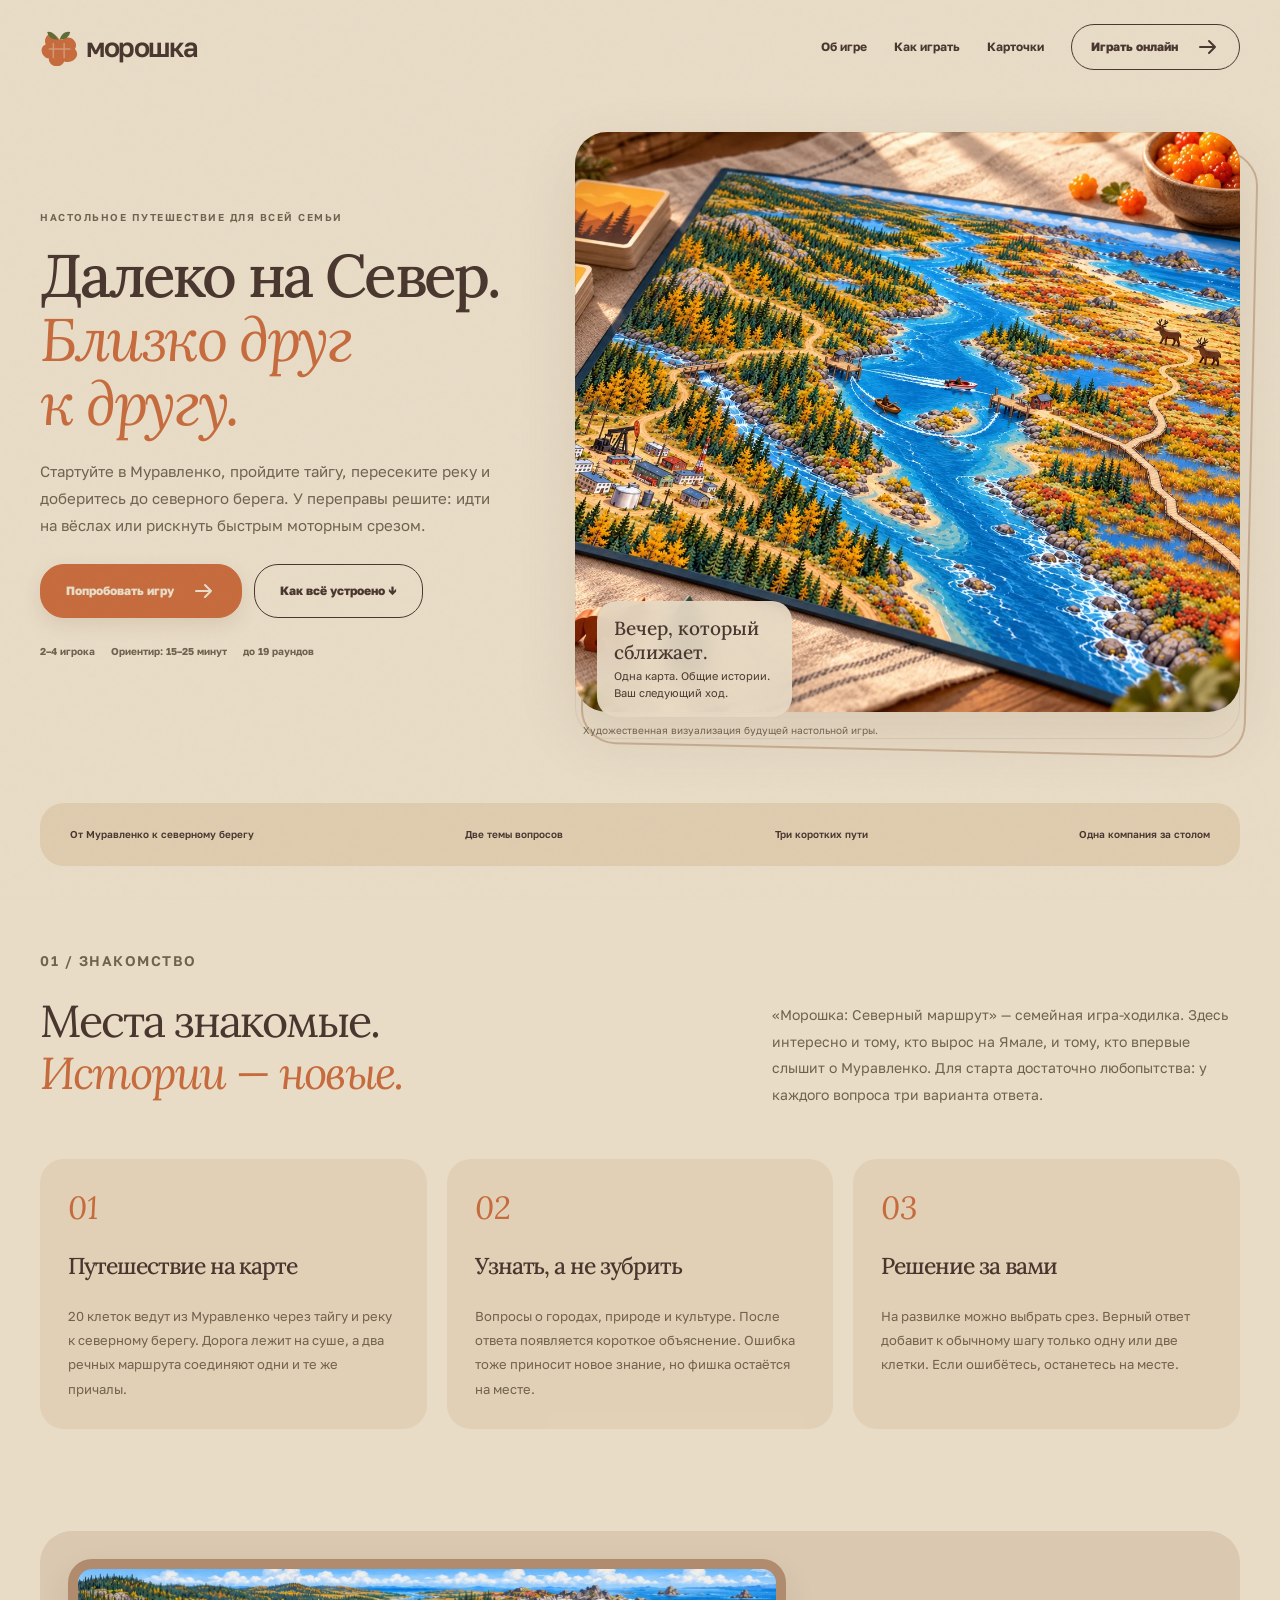
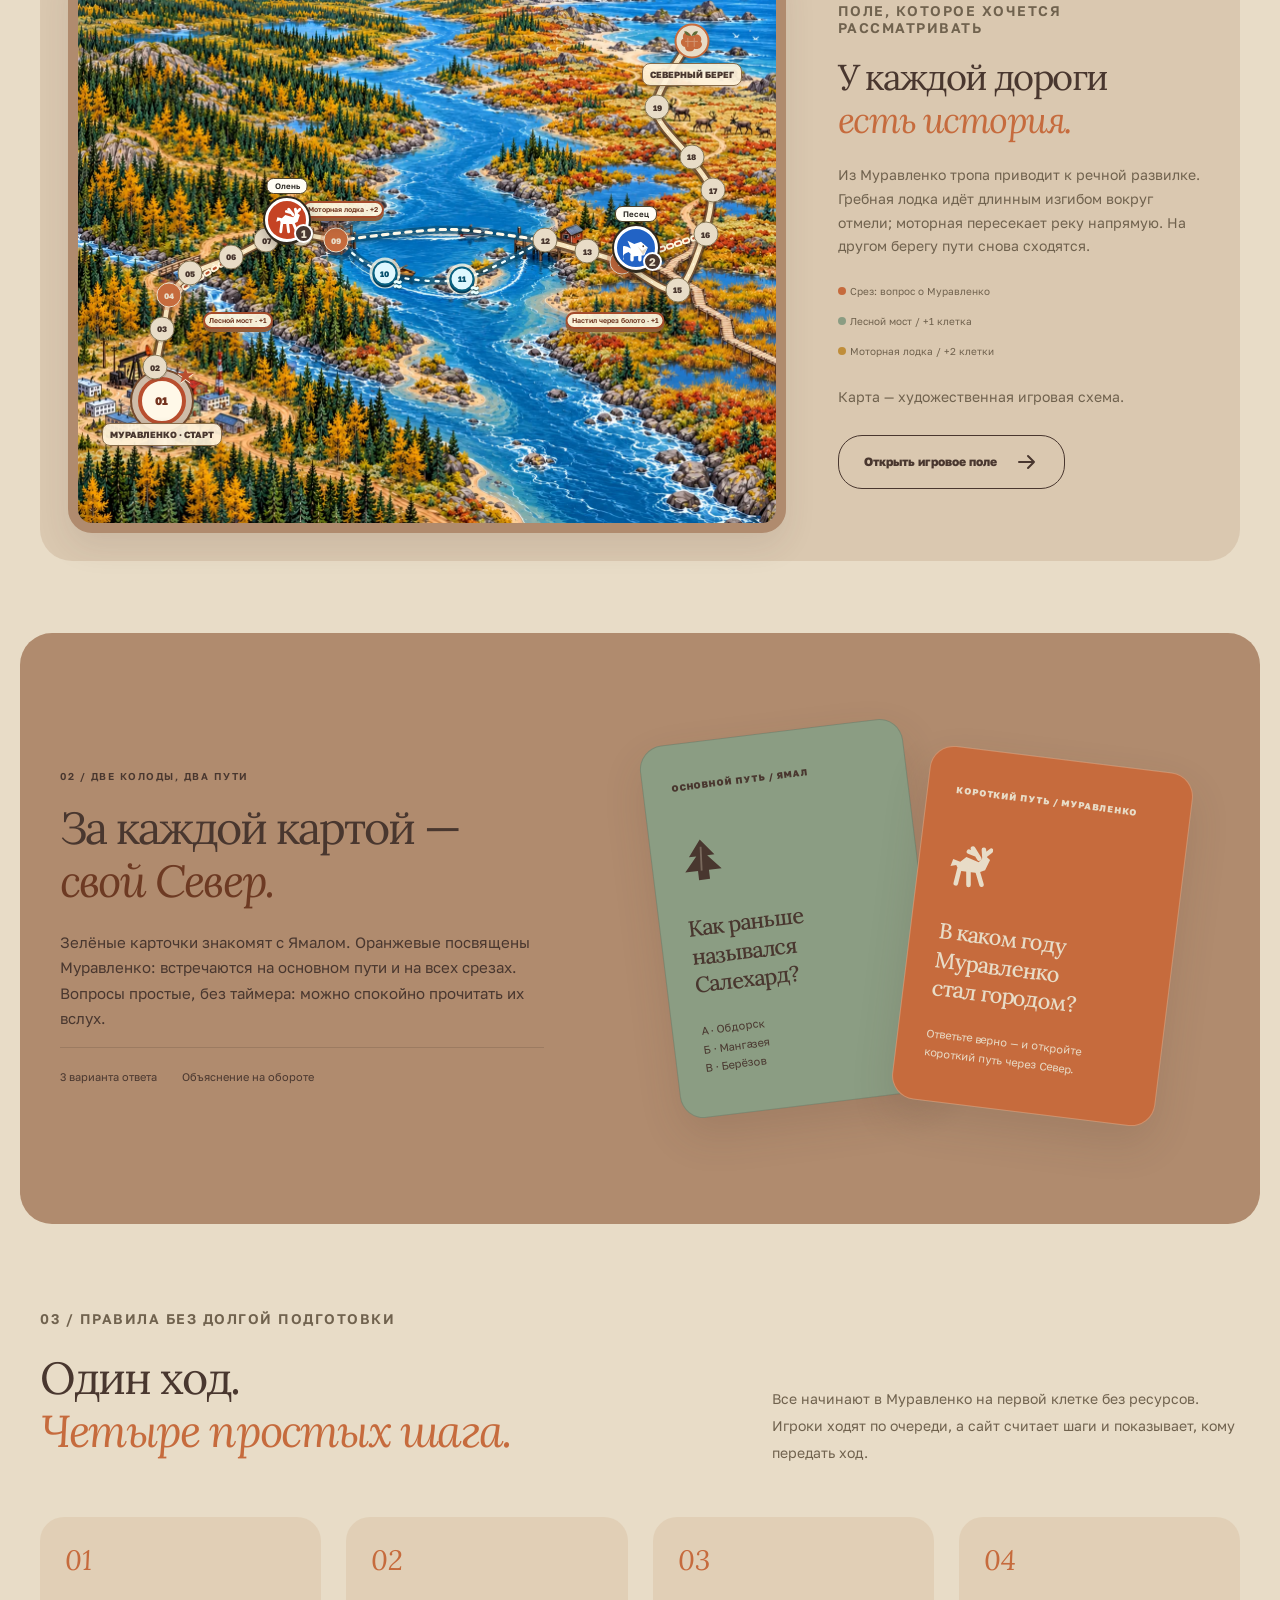
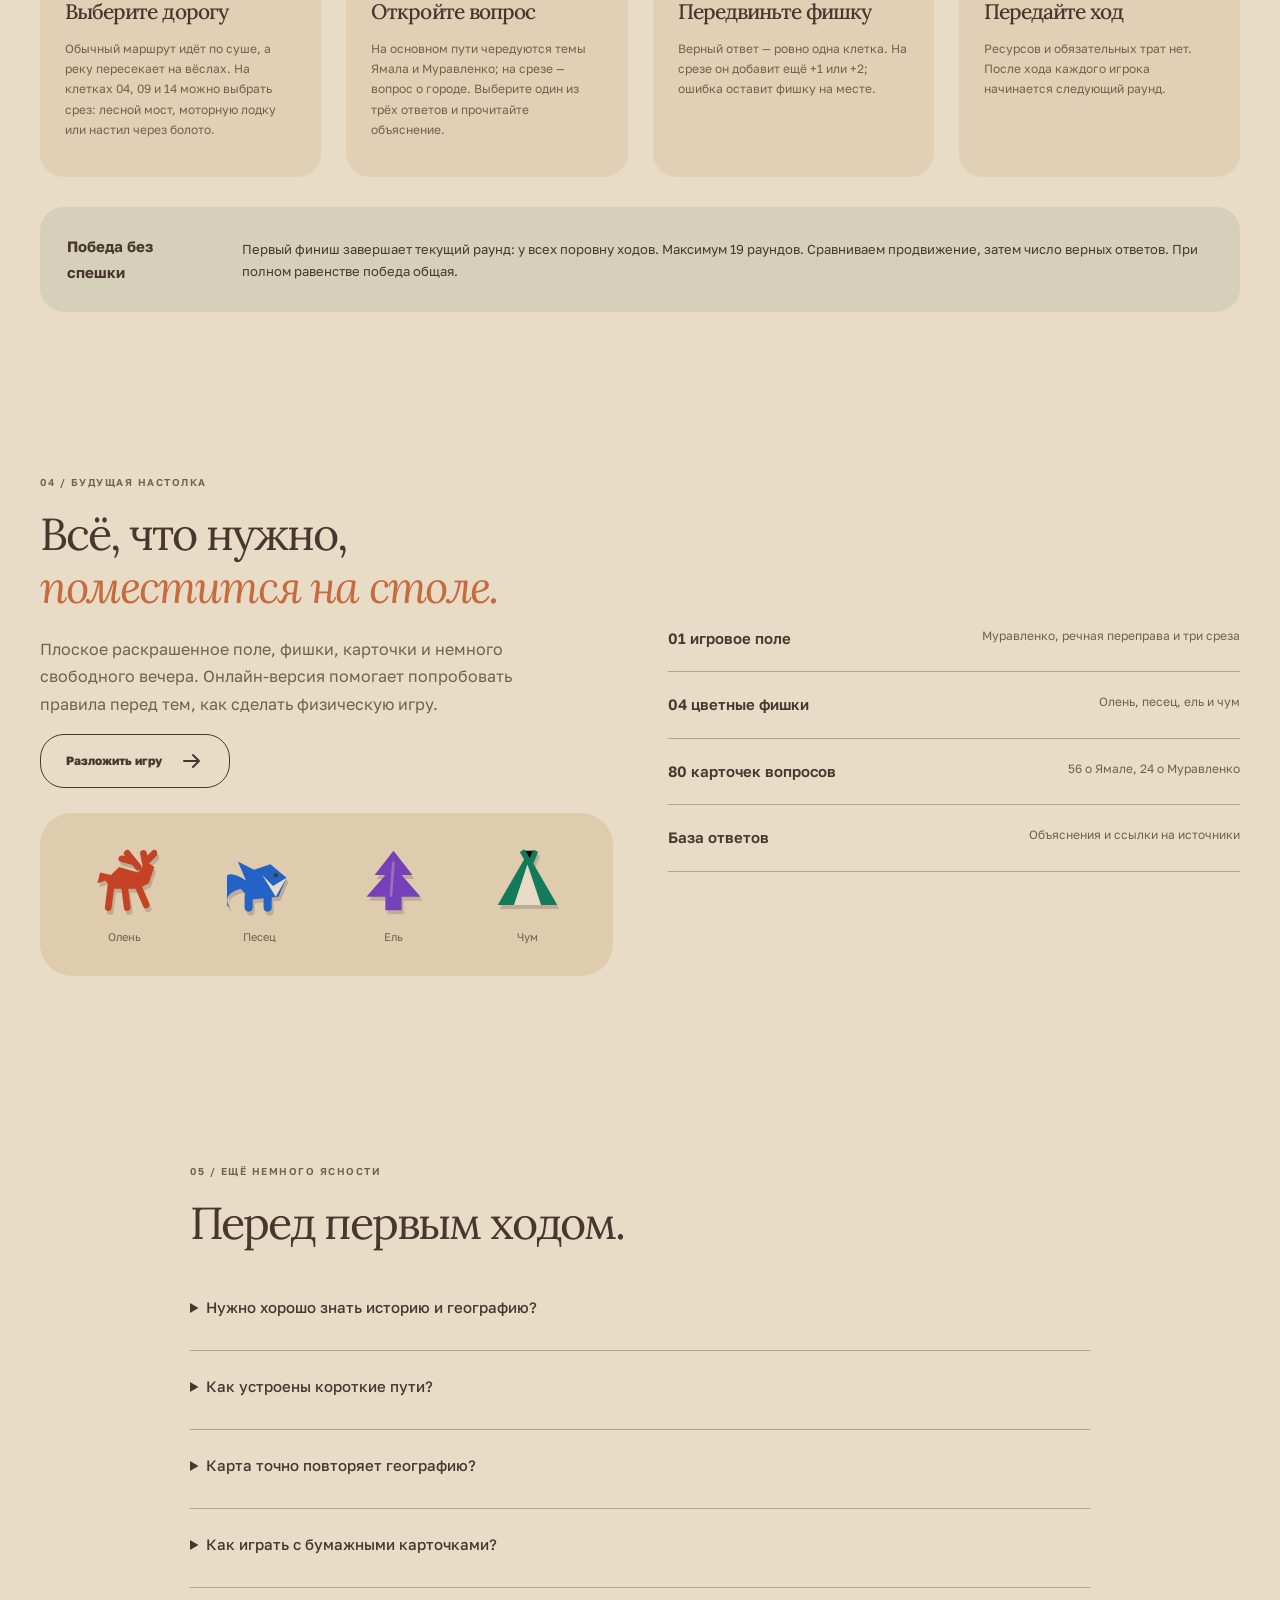
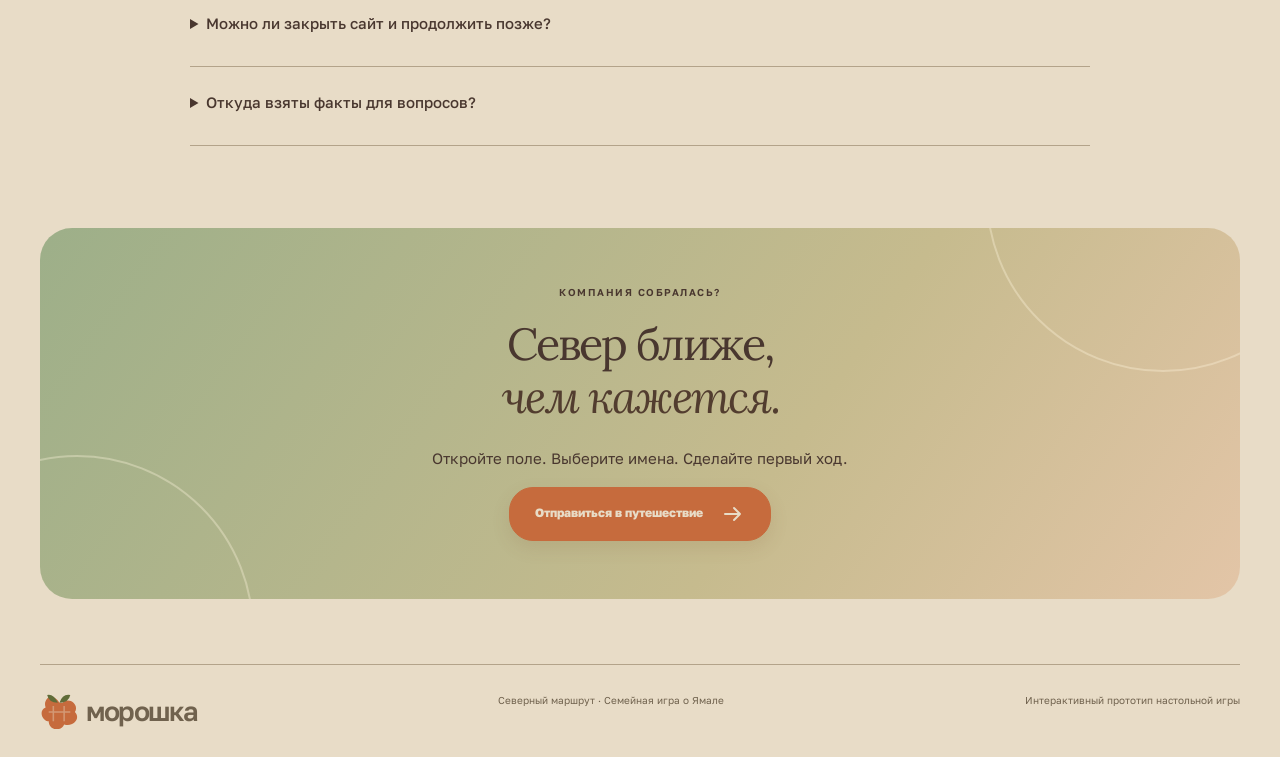
==== commit 3c69a5c2: "Rebuild map around a logical two-boat river crossing" ====
--- a/index.html
+++ b/index.html
@@ -1,7 +1,7 @@
-<!doctype html><html lang="ru"><head><meta charset="utf-8"><meta name="viewport" content="width=device-width,initial-scale=1"><meta name="theme-color" content="#243e32"><meta name="description" content="Морошка: Северный маршрут — семейная настольная игра о Ямале и Муравленко. Путешествуйте по карте Сибири, отвечайте на вопросы и открывайте короткие пути."><title>Морошка — Северный маршрут. Игра о родном Севере</title><link rel="stylesheet" href="site.css"><link rel="stylesheet" href="organic.css"><link rel="stylesheet" href="route-v3.css"><script type="module" src="landing.js?v=3"></script></head><body><a class="skip" href="#about">К содержанию</a><header class="wrap top"><a class="brand" href="./" aria-label="Морошка — главная"><span class="berry"  aria-hidden="true" data-icon="berry"></span>морошка</a><nav class="nav" aria-label="Главная навигация"><a href="#about">Об игре</a><a href="#rules">Как играть</a><a href="#cards">Карточки</a><a class="button small" href="play/">Играть онлайн <span data-icon="arrow"></span></a></nav></header><main><section class="wrap hero"><div class="hero-copy"><p class="eyebrow">Настольное путешествие для всей семьи</p><h1>Далеко на Север.<br><em>Близко друг<br>к другу.</em></h1><p class="lead">От тайги до тундры — по карте Сибири к Муравленко. Выбирайте дорогу, отвечайте на простые вопросы и узнавайте Ямал вместе.</p><div class="actions"><a class="button primary" href="play/">Попробовать игру <span><span data-icon="arrow"></span></span></a><a class="button" href="#rules">Как всё устроено ↓</a></div><div class="meta"><span>2–4 игрока</span><span>Ориентир: 15–25 минут</span><span>до 19 раундов</span></div></div><figure class="hero-photo"><img src="assets/game-table-v2.webp" alt="Визуализация настолки: нарисованное поле Сибири, деревянные фишки и карточки" width="1536" height="1024" fetchpriority="high"><div class="photo-note"><strong>Вечер, который сближает.</strong>Одна карта. Общие истории. Ваш следующий ход.</div><figcaption class="photo-caption">Художественная визуализация будущей настольной игры.</figcaption></figure></section><div class="wrap strip"><span>Карта вместо экрана приключений</span><span>Две темы вопросов</span><span>Три коротких пути</span><span>Одна компания за столом</span></div>
-<section class="wrap section" id="about"><div class="section-intro"><div><p class="eyebrow">01 / Знакомство</p><h2>Места знакомые.<br><em>Истории — новые.</em></h2></div><p>«Морошка: Северный маршрут» — семейная игра-ходилка. Здесь интересно и тому, кто вырос на Ямале, и тому, кто впервые слышит о Муравленко. Для старта достаточно любопытства: у каждого вопроса три варианта ответа.</p></div><div class="three"><article class="feature"><span class="num">01</span><h3>Путешествие на карте</h3><p>20 клеток на игровом поле: тайга, северные стоянки и развилки. Фишка идёт по основному маршруту, а пунктир показывает срезы. Финиш — Муравленко.</p></article><article class="feature"><span class="num">02</span><h3>Узнать, а не зубрить</h3><p>Вопросы о городах, природе и культуре. После ответа появляется короткое объяснение. Ошибка тоже приносит новое знание, но фишка остаётся на месте.</p></article><article class="feature"><span class="num">03</span><h3>Решение за вами</h3><p>На развилке можно выбрать срез. Верный ответ добавит к обычному шагу только одну или две клетки. Если ошибётесь, останетесь на месте.</p></article></div></section>
-<section class="wrap map-section"><div class="map-showcase"><div class="map" id="previewMap"></div><div class="map-showcase-copy"><p class="eyebrow">Поле, которое хочется рассматривать</p><h2>У каждой дороги<br><em>есть история.</em></h2><p>Реки, тайга и северное побережье на нарисованной карте. 20 клеток маршрута, три среза и Муравленко на финише.</p><div class="legend"><span><i></i>Срез: вопрос о Муравленко</span><span><i class="c"></i>Мост / +1 клетка</span><span><i class="e"></i>Болотный настил / +2 клетки</span></div><p class="saved">Карта — художественная игровая схема.</p><a class="button" href="play/">Открыть игровое поле <span data-icon="arrow"></span></a></div></div></section><section class="dark" id="cards"><div class="wrap section deck-layout"><div><p class="eyebrow">02 / Две колоды, два пути</p><h2>За каждой картой —<br><em>свой Север.</em></h2><p>Зелёные карточки знакомят с Ямалом. Оранжевые посвящены Муравленко: встречаются на основном пути и на всех срезах. Вопросы простые, без таймера: можно спокойно прочитать их вслух.</p><div class="inline-facts"><span>3 варианта ответа</span><span>Объяснение на обороте</span></div></div><div class="cards"><article class="sample-card"><small>ОСНОВНОЙ ПУТЬ / ЯМАЛ</small><span class="card-icon" data-icon="pine"></span><h3>Как раньше<br>назывался Салехард?</h3><p>А · Обдорск<br>Б · Мангазея<br>В · Берёзов</p></article><article class="sample-card city"><small>КОРОТКИЙ ПУТЬ / МУРАВЛЕНКО</small><span class="card-icon" data-icon="deer"></span><h3>В каком году Муравленко<br>стал городом?</h3><p>Ответьте верно — и откройте короткий путь через Север.</p></article></div></div></section>
-<section class="wrap section" id="rules"><div class="section-intro"><div><p class="eyebrow">03 / Правила без долгой подготовки</p><h2>Один ход.<br><em>Четыре простых шага.</em></h2></div><p>Все начинают на первой клетке без ресурсов. Игроки ходят по очереди, а сайт считает шаги и показывает, кому передать ход.</p></div><div class="steps"><article class="step"><b>01</b><h3>Выберите дорогу</h3><p>Обычно доступен основной путь. На клетках 04, 09 и 14 доступны срезы: мост, настил и тропа по гриве.</p></article><article class="step"><b>02</b><h3>Откройте вопрос</h3><p>На основном пути чередуются темы Ямала и Муравленко; на срезе — вопрос о городе. Выберите один из трёх ответов и прочитайте объяснение.</p></article><article class="step"><b>03</b><h3>Передвиньте фишку</h3><p>Верный ответ — ровно одна клетка. На срезе он добавит ещё +1 или +2; ошибка оставит фишку на месте.</p></article><article class="step"><b>04</b><h3>Передайте ход</h3><p>Ресурсов и обязательных трат нет. После хода каждого игрока начинается следующий раунд.</p></article></div><div class="callout"><strong>Победа без спешки</strong><p>Первый финиш завершает текущий раунд: у всех поровну ходов. Максимум 19 раундов. Сравниваем продвижение, затем число верных ответов. При полном равенстве победа общая.</p></div></section>
-<section class="wrap section kit"><div><p class="eyebrow">04 / Будущая настолка</p><h2>Всё, что нужно,<br><em>поместится на столе.</em></h2><p class="lead">Плоское раскрашенное поле, фишки, карточки и немного свободного вечера. Онлайн-версия помогает попробовать правила перед тем, как сделать физическую игру.</p><a class="button" href="play/">Разложить игру <span data-icon="arrow"></span></a><div class="pawn-showcase" id="pawnShowcase"></div></div><ul class="kit-list"><li><b>01 игровое поле</b><span>Сибирь, маршрут и три среза</span></li><li><b>04 цветные фишки</b><span>Олень, песец, ель и чум</span></li><li><b>80 карточек вопросов</b><span>56 о Ямале, 24 о Муравленко</span></li><li><b>База ответов</b><span>Объяснения и ссылки на источники</span></li></ul></section>
-<section class="wrap section faq"><p class="eyebrow">05 / Ещё немного ясности</p><h2>Перед первым ходом.</h2><details><summary>Нужно хорошо знать историю и географию?</summary><p>Нет. Вопросы начального уровня, с тремя вариантами. Часть — о повседневной жизни и культуре, часть — о городе. Читать можно вместе, а ответ выбирает игрок, чей сейчас ход.</p></details><details><summary>Как устроены короткие пути?</summary><p>На клетках 04, 09 и 14 можно выбрать вопрос о Муравленко. Мост и тропа добавляют +1 клетку, болотный настил +2. Бонус прибавляется к обычному шагу только за верный ответ; при ошибке остаётесь на месте. Одна попытка на развилке, никаких ресурсов.</p></details><details><summary>Карта точно повторяет географию?</summary><p>Это художественная игровая схема Западной Сибири на тему Ямала. Реки и северные ландшафты создают ощущение места, но расстояния и расположение точек маршрута условны. Для навигации карта не предназначена.</p></details><details><summary>Как играть с бумажными карточками?</summary><p>В физической версии верный ответ передвигает фишку на одну клетку; неверный оставляет её на месте. На развилках дополнительный срез открывается только за верный ответ.</p></details><details><summary>Можно ли закрыть сайт и продолжить позже?</summary><p>Да, игра автоматически сохраняется в этом браузере после каждого действия. На другом устройстве или после очистки данных браузера сохранение недоступно.</p></details><details><summary>Откуда взяты факты для вопросов?</summary><p>Использованы материалы городского издания «Муравленко 24», справочника «Мой город», Окружного центра национальных культур и Окружного дома ремёсел. После ответа на карточке есть ссылка на источник. <a href="questions/">Открыть все вопросы и ответы</a>. События и правила движения придуманы для игры.</p><div class="source-links"><a href="https://www.muravlenko24.ru/news/27166-iz-poselka-v-gorod.html" target="_blank" rel="noopener">История Муравленко <span data-icon="arrow"></span></a><a href="https://ocnk.yanao.ru/folklor" target="_blank" rel="noopener">Культура Ямала <span data-icon="arrow"></span></a><a href="https://odr.yanao.ru/etnopark/" target="_blank" rel="noopener">Горнокнязевск <span data-icon="arrow"></span></a></div></details></section>
+<!doctype html><html lang="ru"><head><meta charset="utf-8"><meta name="viewport" content="width=device-width,initial-scale=1"><meta name="theme-color" content="#243e32"><meta name="description" content="Морошка: Северный маршрут — семейная настольная игра о Ямале и Муравленко. Путешествуйте по карте Сибири, отвечайте на вопросы и открывайте короткие пути."><title>Морошка — Северный маршрут. Игра о родном Севере</title><link rel="stylesheet" href="site.css"><link rel="stylesheet" href="organic.css"><link rel="stylesheet" href="route-v3.css?v=4"><script type="module" src="landing.js?v=4"></script></head><body><a class="skip" href="#about">К содержанию</a><header class="wrap top"><a class="brand" href="./" aria-label="Морошка — главная"><span class="berry"  aria-hidden="true" data-icon="berry"></span>морошка</a><nav class="nav" aria-label="Главная навигация"><a href="#about">Об игре</a><a href="#rules">Как играть</a><a href="#cards">Карточки</a><a class="button small" href="play/">Играть онлайн <span data-icon="arrow"></span></a></nav></header><main><section class="wrap hero"><div class="hero-copy"><p class="eyebrow">Настольное путешествие для всей семьи</p><h1>Далеко на Север.<br><em>Близко друг<br>к другу.</em></h1><p class="lead">Стартуйте в Муравленко, пройдите тайгу, пересеките реку и доберитесь до северного берега. У переправы решите: идти на вёслах или рискнуть быстрым моторным срезом.</p><div class="actions"><a class="button primary" href="play/">Попробовать игру <span><span data-icon="arrow"></span></span></a><a class="button" href="#rules">Как всё устроено ↓</a></div><div class="meta"><span>2–4 игрока</span><span>Ориентир: 15–25 минут</span><span>до 19 раундов</span></div></div><figure class="hero-photo"><img src="assets/game-table-river-v3.webp" alt="Визуализация настолки: поле с речной переправой, карточки и деревянные фишки" width="1536" height="1024" fetchpriority="high"><div class="photo-note"><strong>Вечер, который сближает.</strong>Одна карта. Общие истории. Ваш следующий ход.</div><figcaption class="photo-caption">Художественная визуализация будущей настольной игры.</figcaption></figure></section><div class="wrap strip"><span>От Муравленко к северному берегу</span><span>Две темы вопросов</span><span>Три коротких пути</span><span>Одна компания за столом</span></div>
+<section class="wrap section" id="about"><div class="section-intro"><div><p class="eyebrow">01 / Знакомство</p><h2>Места знакомые.<br><em>Истории — новые.</em></h2></div><p>«Морошка: Северный маршрут» — семейная игра-ходилка. Здесь интересно и тому, кто вырос на Ямале, и тому, кто впервые слышит о Муравленко. Для старта достаточно любопытства: у каждого вопроса три варианта ответа.</p></div><div class="three"><article class="feature"><span class="num">01</span><h3>Путешествие на карте</h3><p>20 клеток ведут из Муравленко через тайгу и реку к северному берегу. Дорога лежит на суше, а два речных маршрута соединяют одни и те же причалы.</p></article><article class="feature"><span class="num">02</span><h3>Узнать, а не зубрить</h3><p>Вопросы о городах, природе и культуре. После ответа появляется короткое объяснение. Ошибка тоже приносит новое знание, но фишка остаётся на месте.</p></article><article class="feature"><span class="num">03</span><h3>Решение за вами</h3><p>На развилке можно выбрать срез. Верный ответ добавит к обычному шагу только одну или две клетки. Если ошибётесь, останетесь на месте.</p></article></div></section>
+<section class="wrap map-section"><div class="map-showcase"><div class="map" id="previewMap"></div><div class="map-showcase-copy"><p class="eyebrow">Поле, которое хочется рассматривать</p><h2>У каждой дороги<br><em>есть история.</em></h2><p>Из Муравленко тропа приводит к речной развилке. Гребная лодка идёт длинным изгибом вокруг отмели; моторная пересекает реку напрямую. На другом берегу пути снова сходятся.</p><div class="legend"><span><i></i>Срез: вопрос о Муравленко</span><span><i class="c"></i>Лесной мост / +1 клетка</span><span><i class="e"></i>Моторная лодка / +2 клетки</span></div><p class="saved">Карта — художественная игровая схема.</p><a class="button" href="play/">Открыть игровое поле <span data-icon="arrow"></span></a></div></div></section><section class="dark" id="cards"><div class="wrap section deck-layout"><div><p class="eyebrow">02 / Две колоды, два пути</p><h2>За каждой картой —<br><em>свой Север.</em></h2><p>Зелёные карточки знакомят с Ямалом. Оранжевые посвящены Муравленко: встречаются на основном пути и на всех срезах. Вопросы простые, без таймера: можно спокойно прочитать их вслух.</p><div class="inline-facts"><span>3 варианта ответа</span><span>Объяснение на обороте</span></div></div><div class="cards"><article class="sample-card"><small>ОСНОВНОЙ ПУТЬ / ЯМАЛ</small><span class="card-icon" data-icon="pine"></span><h3>Как раньше<br>назывался Салехард?</h3><p>А · Обдорск<br>Б · Мангазея<br>В · Берёзов</p></article><article class="sample-card city"><small>КОРОТКИЙ ПУТЬ / МУРАВЛЕНКО</small><span class="card-icon" data-icon="deer"></span><h3>В каком году Муравленко<br>стал городом?</h3><p>Ответьте верно — и откройте короткий путь через Север.</p></article></div></div></section>
+<section class="wrap section" id="rules"><div class="section-intro"><div><p class="eyebrow">03 / Правила без долгой подготовки</p><h2>Один ход.<br><em>Четыре простых шага.</em></h2></div><p>Все начинают в Муравленко на первой клетке без ресурсов. Игроки ходят по очереди, а сайт считает шаги и показывает, кому передать ход.</p></div><div class="steps"><article class="step"><b>01</b><h3>Выберите дорогу</h3><p>Обычный маршрут идёт по суше, а реку пересекает на вёслах. На клетках 04, 09 и 14 можно выбрать срез: лесной мост, моторную лодку или настил через болото.</p></article><article class="step"><b>02</b><h3>Откройте вопрос</h3><p>На основном пути чередуются темы Ямала и Муравленко; на срезе — вопрос о городе. Выберите один из трёх ответов и прочитайте объяснение.</p></article><article class="step"><b>03</b><h3>Передвиньте фишку</h3><p>Верный ответ — ровно одна клетка. На срезе он добавит ещё +1 или +2; ошибка оставит фишку на месте.</p></article><article class="step"><b>04</b><h3>Передайте ход</h3><p>Ресурсов и обязательных трат нет. После хода каждого игрока начинается следующий раунд.</p></article></div><div class="callout"><strong>Победа без спешки</strong><p>Первый финиш завершает текущий раунд: у всех поровну ходов. Максимум 19 раундов. Сравниваем продвижение, затем число верных ответов. При полном равенстве победа общая.</p></div></section>
+<section class="wrap section kit"><div><p class="eyebrow">04 / Будущая настолка</p><h2>Всё, что нужно,<br><em>поместится на столе.</em></h2><p class="lead">Плоское раскрашенное поле, фишки, карточки и немного свободного вечера. Онлайн-версия помогает попробовать правила перед тем, как сделать физическую игру.</p><a class="button" href="play/">Разложить игру <span data-icon="arrow"></span></a><div class="pawn-showcase" id="pawnShowcase"></div></div><ul class="kit-list"><li><b>01 игровое поле</b><span>Муравленко, речная переправа и три среза</span></li><li><b>04 цветные фишки</b><span>Олень, песец, ель и чум</span></li><li><b>80 карточек вопросов</b><span>56 о Ямале, 24 о Муравленко</span></li><li><b>База ответов</b><span>Объяснения и ссылки на источники</span></li></ul></section>
+<section class="wrap section faq"><p class="eyebrow">05 / Ещё немного ясности</p><h2>Перед первым ходом.</h2><details><summary>Нужно хорошо знать историю и географию?</summary><p>Нет. Вопросы начального уровня, с тремя вариантами. Часть — о повседневной жизни и культуре, часть — о городе. Читать можно вместе, а ответ выбирает игрок, чей сейчас ход.</p></details><details><summary>Как устроены короткие пути?</summary><p>На клетке 09 обе лодки отправляются от одного причала к одному берегу: на вёслах нужно пройти две промежуточные клетки, моторная лодка пропускает их. На клетках 04 и 14 мост и настил экономят по одной клетке. Срез срабатывает только за верный ответ; ошибка оставляет на месте. Попытка среза на каждой развилке одна.</p></details><details><summary>Карта точно повторяет географию?</summary><p>Это художественная игровая схема Западной Сибири на тему Ямала. Реки и северные ландшафты создают ощущение места, но расстояния и расположение точек маршрута условны. Для навигации карта не предназначена.</p></details><details><summary>Как играть с бумажными карточками?</summary><p>В физической версии верный ответ передвигает фишку на одну клетку; неверный оставляет её на месте. На развилках дополнительный срез открывается только за верный ответ.</p></details><details><summary>Можно ли закрыть сайт и продолжить позже?</summary><p>Да, игра автоматически сохраняется в этом браузере после каждого действия. На другом устройстве или после очистки данных браузера сохранение недоступно.</p></details><details><summary>Откуда взяты факты для вопросов?</summary><p>Использованы материалы городского издания «Муравленко 24», справочника «Мой город», Окружного центра национальных культур и Окружного дома ремёсел. После ответа на карточке есть ссылка на источник. <a href="questions/">Открыть все вопросы и ответы</a>. События и правила движения придуманы для игры.</p><div class="source-links"><a href="https://www.muravlenko24.ru/news/27166-iz-poselka-v-gorod.html" target="_blank" rel="noopener">История Муравленко <span data-icon="arrow"></span></a><a href="https://ocnk.yanao.ru/folklor" target="_blank" rel="noopener">Культура Ямала <span data-icon="arrow"></span></a><a href="https://odr.yanao.ru/etnopark/" target="_blank" rel="noopener">Горнокнязевск <span data-icon="arrow"></span></a></div></details></section>
 <section class="wrap cta"><p class="eyebrow">Компания собралась?</p><h2>Север ближе,<br><em>чем кажется.</em></h2><p>Откройте поле. Выберите имена. Сделайте первый ход.</p><a class="button primary" href="play/">Отправиться в путешествие <span data-icon="arrow"></span></a></section></main><footer class="wrap footer"><a class="brand" href="./"><span class="berry"  data-icon="berry"></span>морошка</a><span>Северный маршрут · Семейная игра о Ямале</span><span>Интерактивный прототип настольной игры</span></footer></body></html>
--- a/route-v3.css
+++ b/route-v3.css
@@ -1,5 +1,9 @@
 /* Winding printed trail and a shared start pad for all players. */
 .map>.route-overlay{filter:drop-shadow(0 2px 2px #2e241e63)}
+.point.water,.map-frame .point.water{background:#dff8ff;border:2px solid #086080;color:#07506d;box-shadow:0 2px 0 #053e5b,0 0 0 3px #fff9e5c7}
+.point.water::after{content:'≈';position:absolute;right:-7px;bottom:-8px;color:#eaffff;font-size:16px;text-shadow:0 1px 2px #07475a}
+.map-frame .point.gate{box-shadow:0 0 0 3px #fff8dc,0 0 0 5px #a34f2a,0 3px 12px #2a1b1480}
+.map-showcase .map-art,.map-frame .map-art{object-position:center}
 .point.start{width:48px;height:48px;background:#fff8e8;border:4px solid #b94e2e;color:#74331f;font-size:11px;box-shadow:0 0 0 6px #fff8e8a8,0 0 0 8px #73492d,0 5px 13px #291e1b7a}
 .map-frame .point.start{width:58px;height:58px;font-size:12px}
 .point.start::after{content:'★';position:absolute;top:-15px;right:-11px;color:#b94e2e;font-size:18px;text-shadow:0 1px #fff8e8}
@@ -9,6 +13,7 @@
 .pawn.at-start .pawn-name{display:none}
 .active-pawn{z-index:10;box-shadow:0 0 0 3px #fff,0 0 0 6px #bb542d,0 4px 15px #291e1b88!important}
 .map-label{font-weight:800;box-shadow:0 2px 7px #49372f4d}
+.map-label{background:#fff4dbea;border:1px solid #896c49;padding:3px 7px}
 .shortcut-label{background:#fff8dfef;border-color:#a54c2c;box-shadow:0 3px 0 #8e5f3b,0 7px 16px #3b251c40}
 .hero-photo>img{animation:soft-breathe 12s ease-in-out infinite}
 .hero-photo{overflow:visible}
